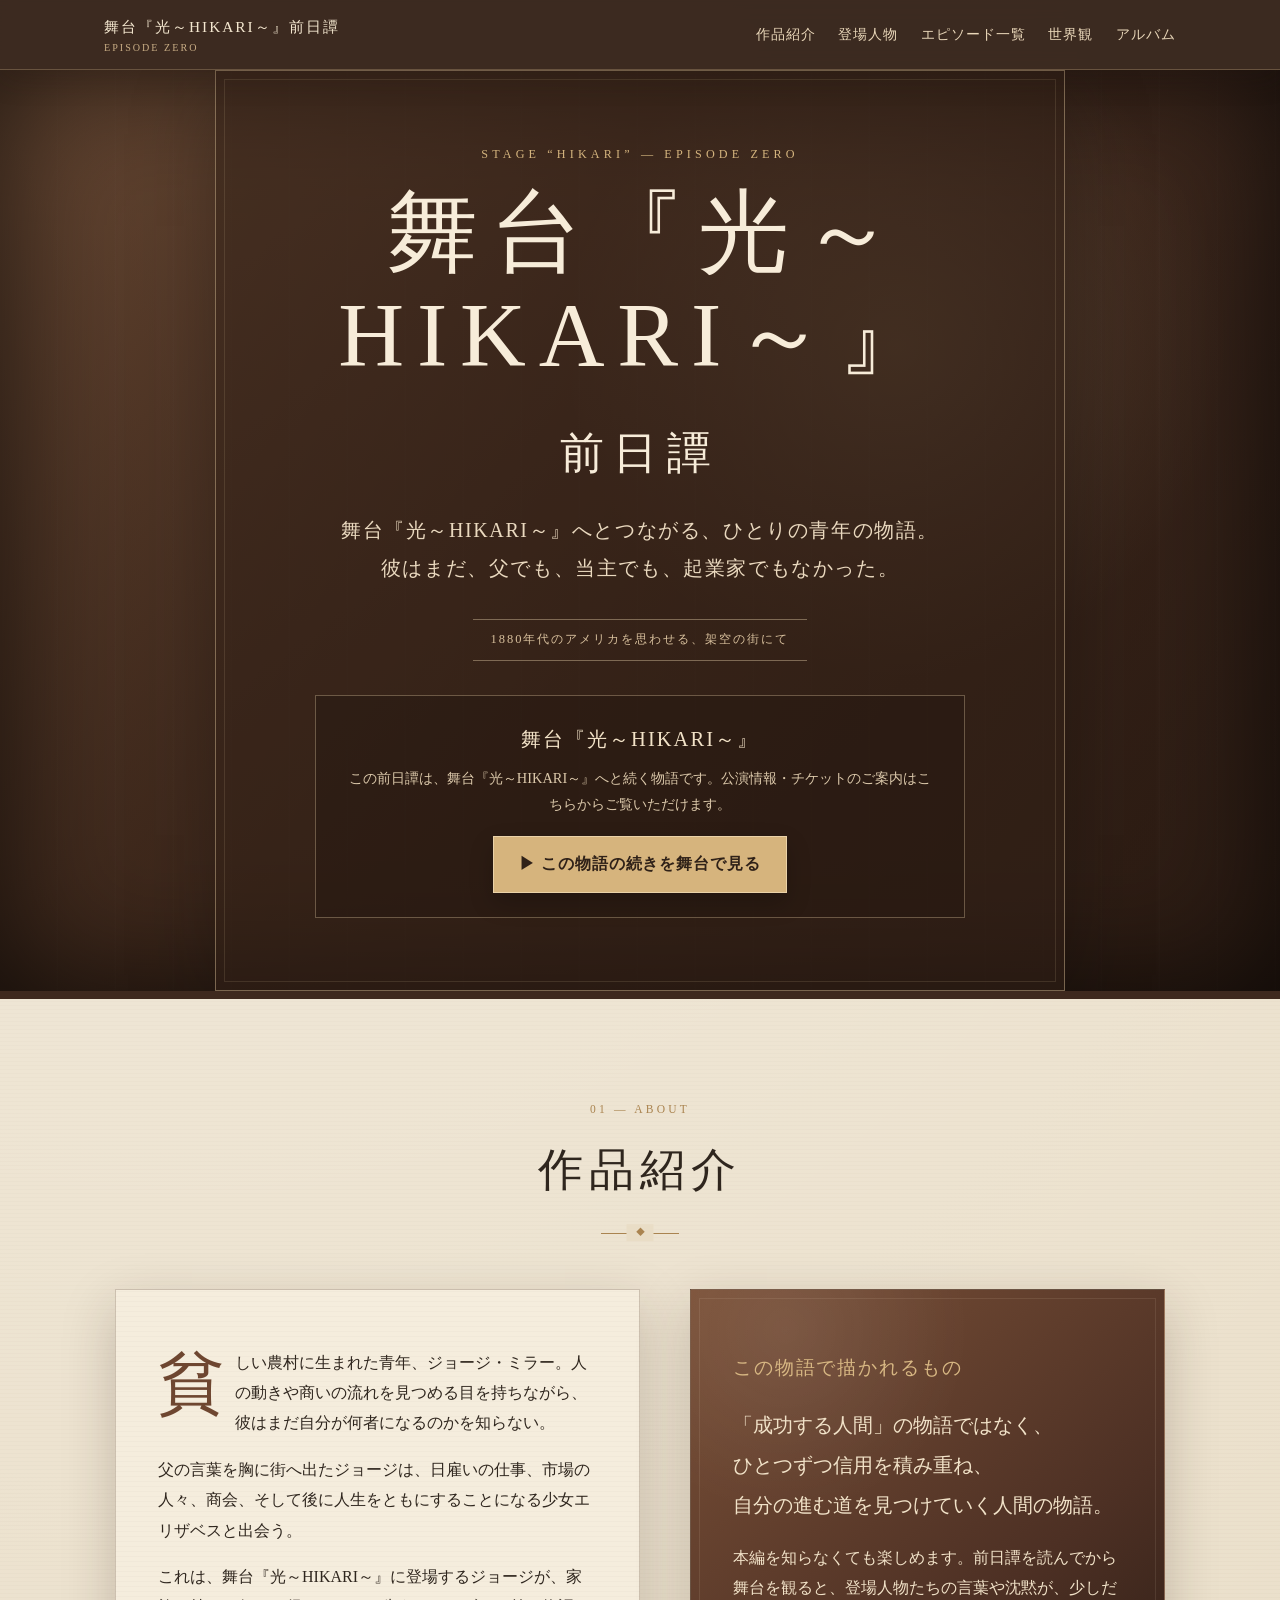
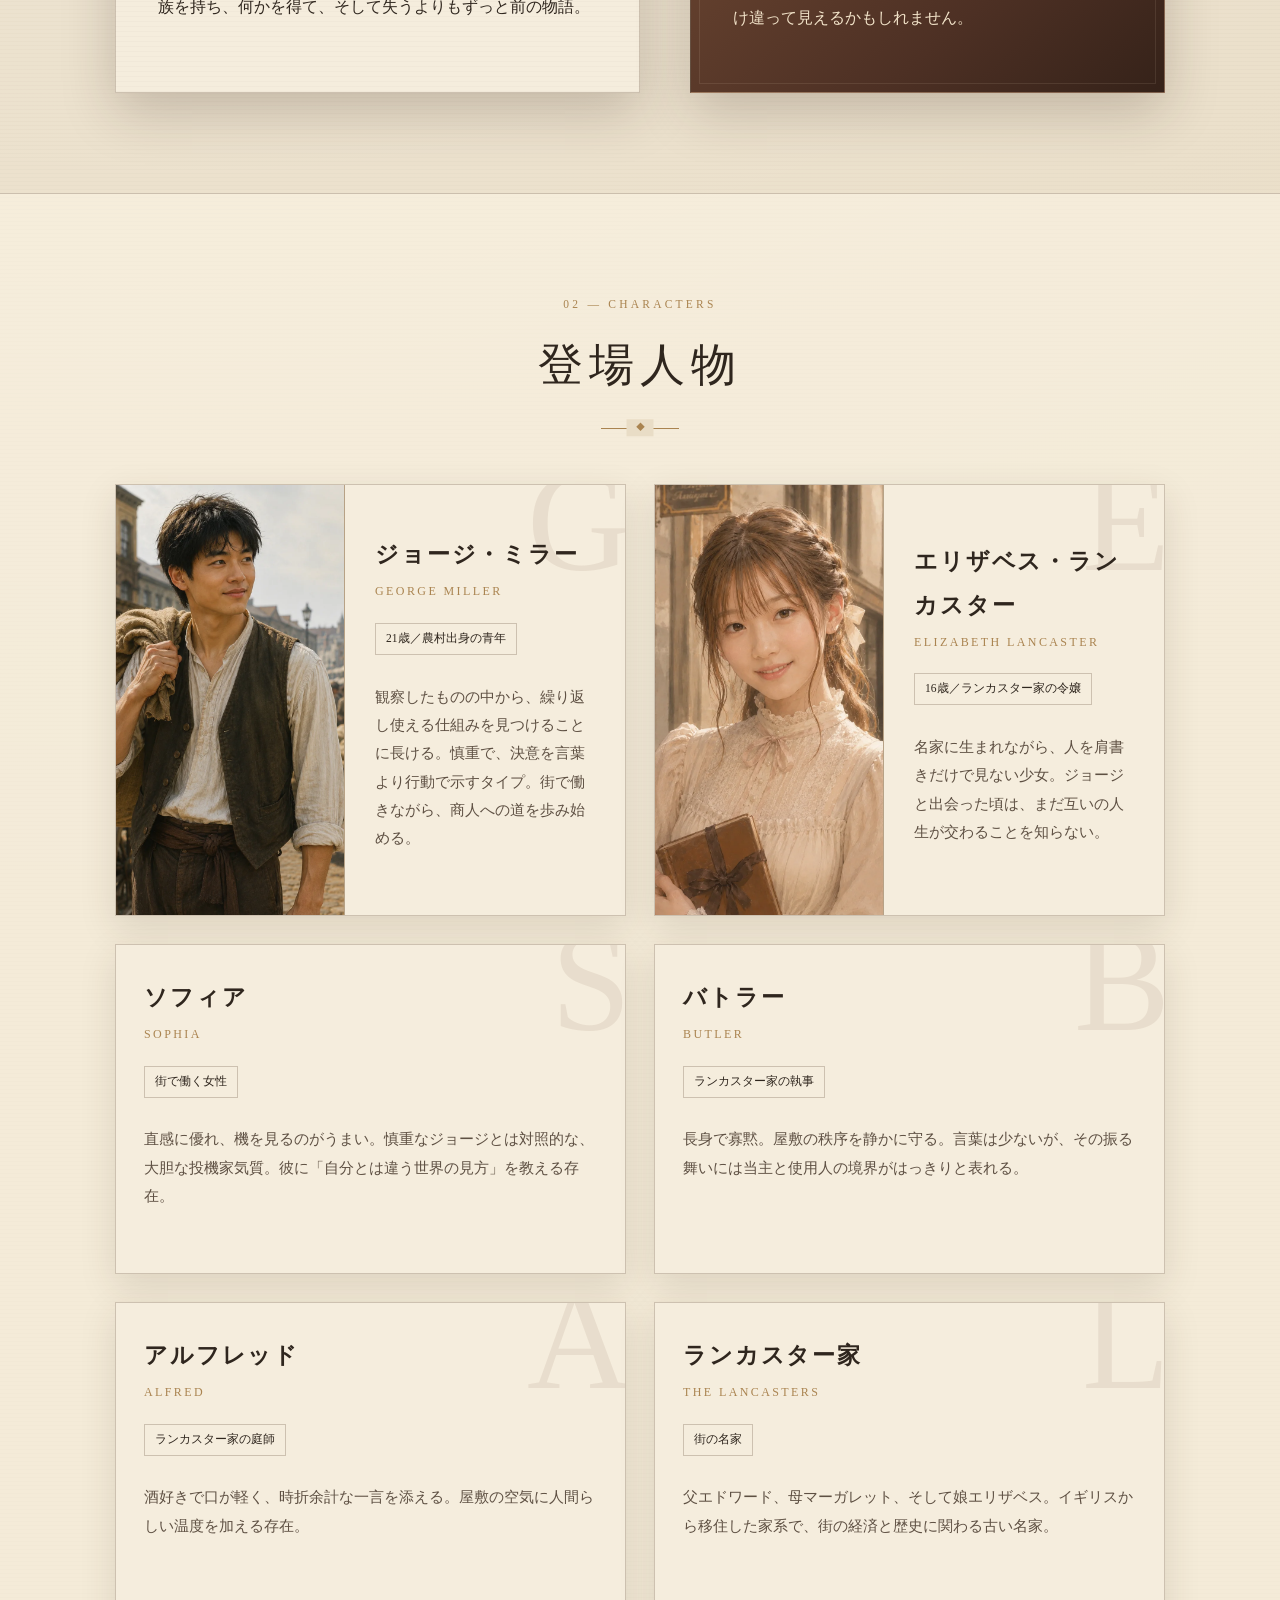
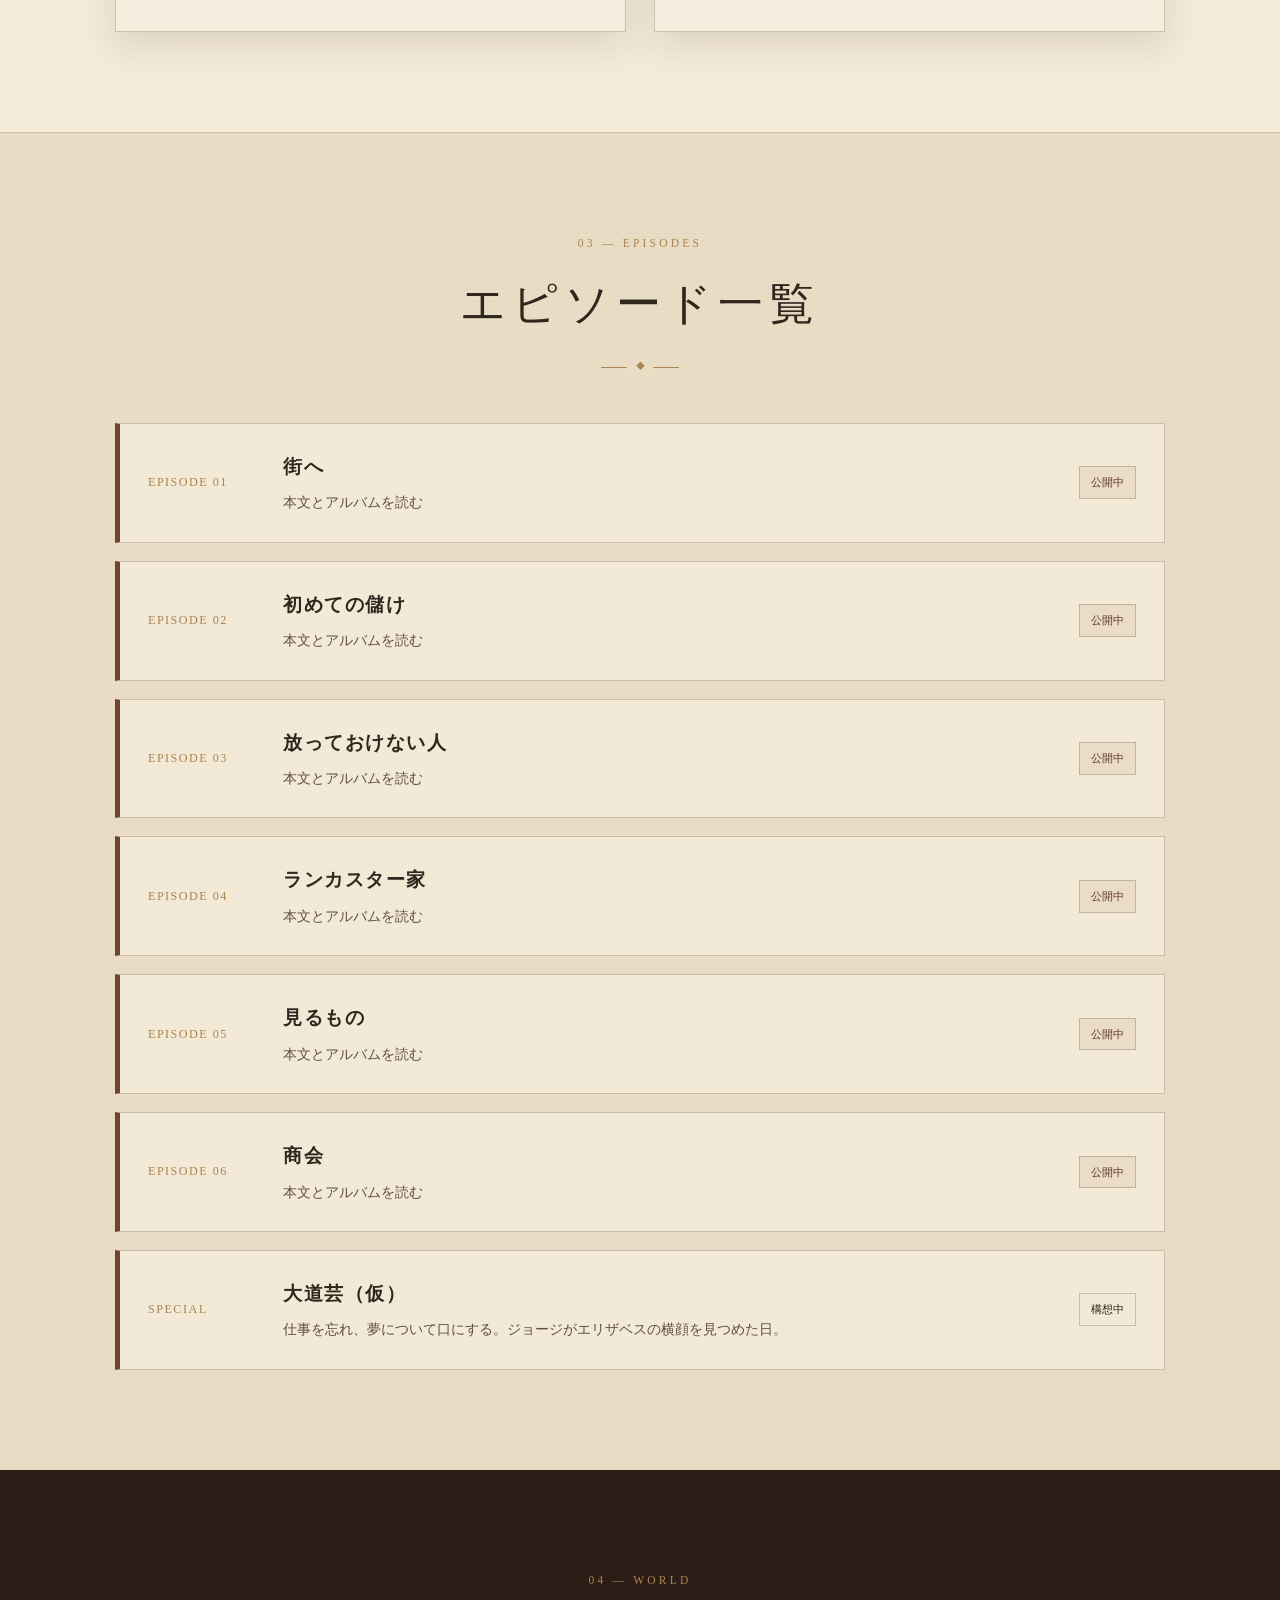
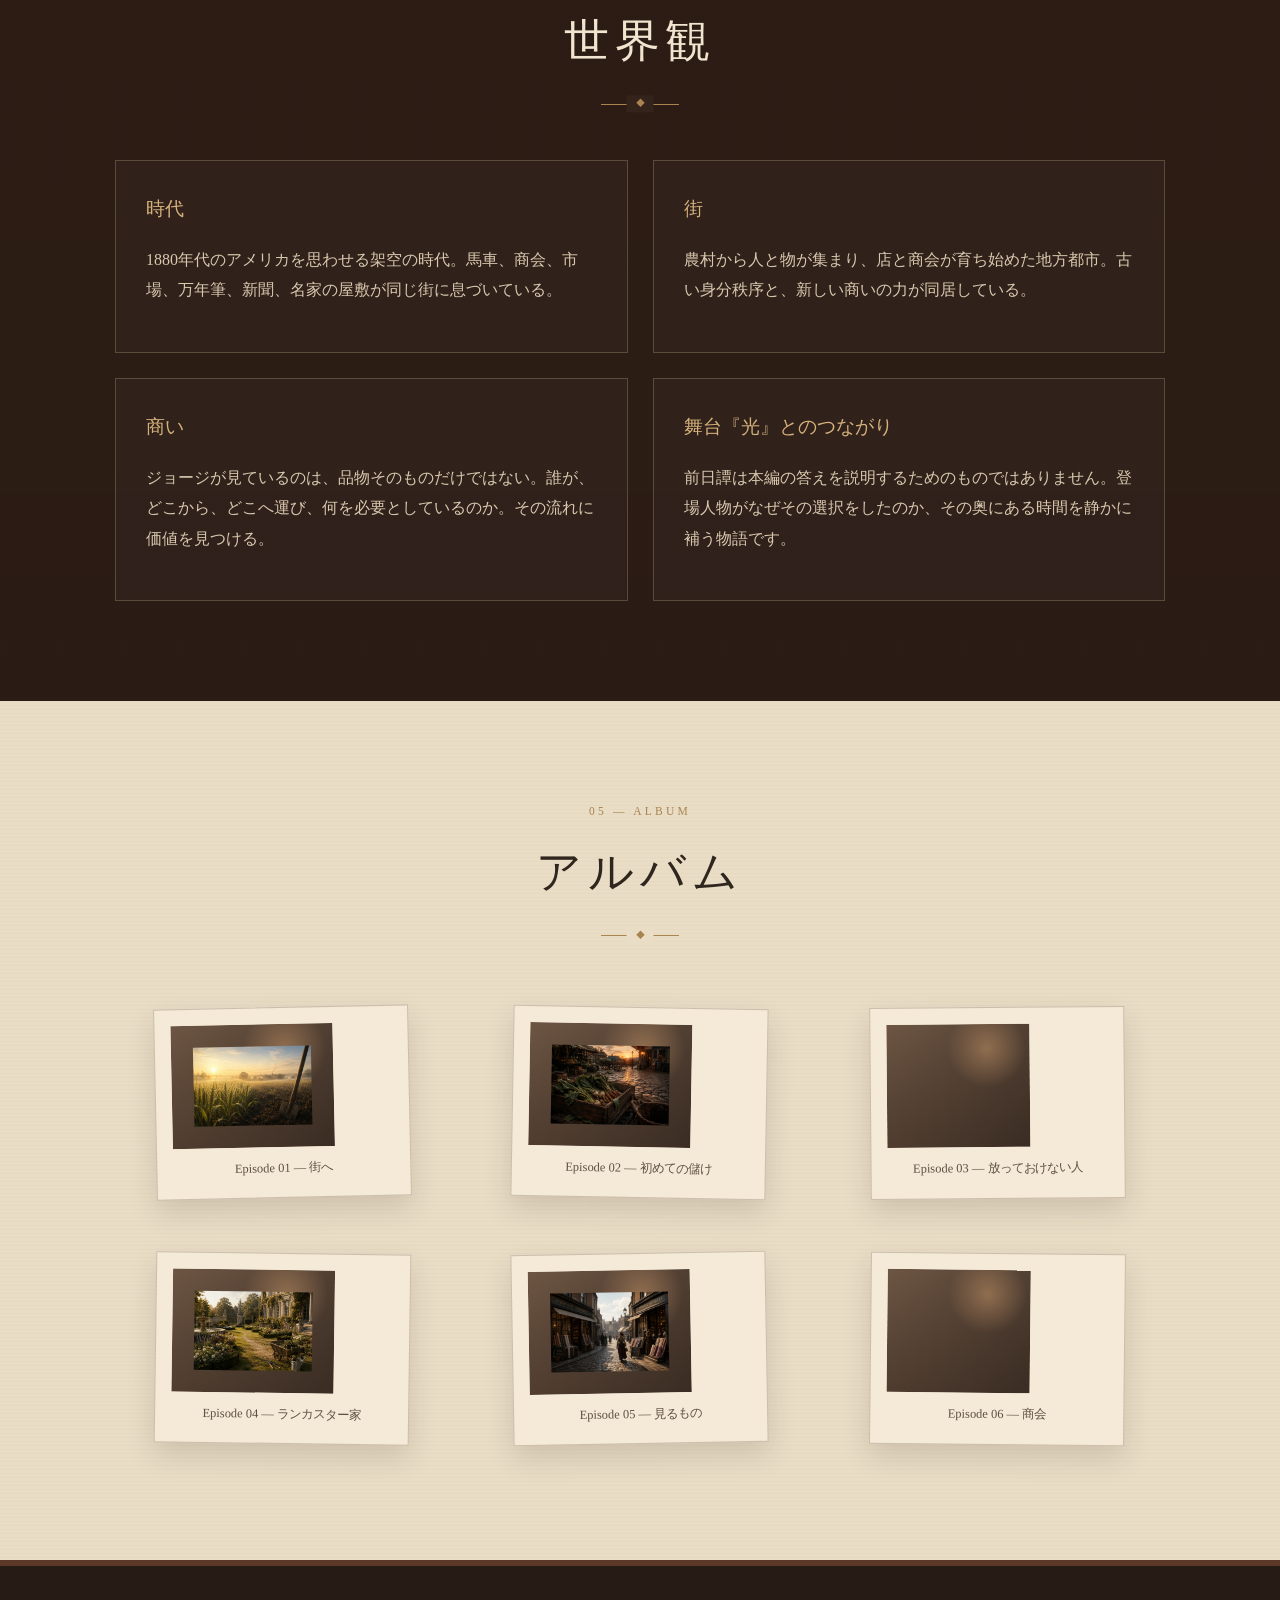
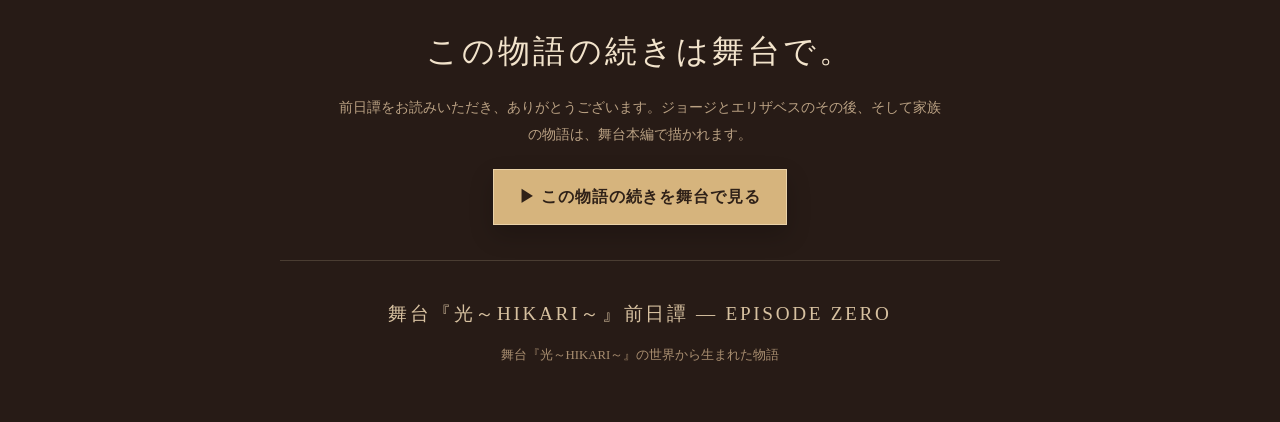
==== index.html @ db8c2f4e "Add files via upload" ====
<!DOCTYPE html>
<html lang="ja">
<head>
  <meta charset="UTF-8" />
  <meta name="viewport" content="width=device-width, initial-scale=1.0" />
  <meta name="description" content="舞台『光～HIKARI～』へとつながる前日譚。若き日のジョージ・ミラーが街へ出て、人と出会い、商人への道を歩き始める物語。" />
  <title>舞台『光～HIKARI～』前日譚｜EPISODE ZERO</title>
  <meta property="og:title" content="舞台『光～HIKARI～』前日譚｜EPISODE ZERO">
  <meta property="og:description" content="若き日のジョージ・ミラーが街へ出て、人と出会い、商人への道を歩き始める物語。">
  <meta name="twitter:title" content="舞台『光～HIKARI～』前日譚｜EPISODE ZERO">
  <meta name="twitter:description" content="舞台『光～HIKARI～』へとつながる、ジョージとエリザベスの前日譚。">
  <meta name="theme-color" content="#3e291e">
  <meta name="color-scheme" content="light">
  <meta property="og:type" content="website">
  <meta property="og:site_name" content="舞台『光～HIKARI～』前日譚">
  <meta property="og:locale" content="ja_JP">
  <meta property="og:image" content="assets/og-cover.jpg">
  <meta name="twitter:card" content="summary_large_image">
  <link rel="icon" href="assets/favicon.svg" type="image/svg+xml">
  <link rel="preload" as="image" href="assets/episode-01.webp" fetchpriority="high">

  <style>
    :root {
      --ink: #2f261e;
      --ink-soft: #5e5043;
      --paper: #e9ddc6;
      --paper-light: #f5eddd;
      --paper-deep: #d8c4a2;
      --leather: #6e4630;
      --leather-dark: #3e291e;
      --gold: #aa8450;
      --line: rgba(78, 52, 36, 0.24);
      --shadow: rgba(48, 31, 21, 0.22);
    }

    * { box-sizing: border-box; }
    html { scroll-behavior: smooth; }
    body {
      margin: 0;
      color: var(--ink);
      background:
        radial-gradient(circle at 15% 5%, rgba(255,255,255,.35), transparent 35%),
        repeating-linear-gradient(0deg, rgba(82,58,35,.025) 0, rgba(82,58,35,.025) 1px, transparent 1px, transparent 4px),
        var(--paper);
      font-family: "Yu Mincho", "Hiragino Mincho ProN", "BIZ UDPMincho", Georgia, serif;
      line-height: 1.9;
    }

    a { color: inherit; }
    img { max-width: 100%; display: block; }

    .site-header {
      position: sticky;
      top: 0;
      z-index: 20;
      background: rgba(50, 32, 23, .95);
      border-bottom: 1px solid rgba(220, 190, 145, .28);
      box-shadow: 0 8px 28px rgba(36, 23, 17, .22);
      backdrop-filter: blur(8px);
    }

    .nav-wrap {
      max-width: 1120px;
      margin: 0 auto;
      padding: 12px 24px;
      display: flex;
      align-items: center;
      justify-content: space-between;
      gap: 24px;
    }

    .brand {
      color: #f4e7cf;
      text-decoration: none;
      letter-spacing: .13em;
      white-space: nowrap;
      font-size: .96rem;
    }

    .brand small {
      display: block;
      color: #c9ad85;
      letter-spacing: .2em;
      font-size: .63rem;
      margin-top: -3px;
    }

    .nav-toggle {
      display: none;
      color: #f4e7cf;
      background: transparent;
      border: 1px solid rgba(244,231,207,.35);
      padding: 7px 10px;
      font-family: inherit;
      cursor: pointer;
    }

    .nav-list {
      display: flex;
      gap: 22px;
      list-style: none;
      padding: 0;
      margin: 0;
      color: #e9d7b9;
      font-size: .86rem;
      letter-spacing: .08em;
    }

    .nav-list a {
      text-decoration: none;
      padding: 8px 0;
      border-bottom: 1px solid transparent;
    }

    .nav-list a:hover { border-color: var(--gold); color: white; }

    .hero {
      min-height: 82vh;
      display: grid;
      place-items: center;
      position: relative;
      overflow: hidden;
      background:
        linear-gradient(rgba(45,28,18,.38), rgba(45,28,18,.7)),
        radial-gradient(circle at 70% 30%, rgba(244,214,164,.26), transparent 30%),
        linear-gradient(125deg, #8d6549 0%, #4f3427 52%, #281b16 100%);
      color: #f7ecd9;
      border-bottom: 8px solid var(--leather-dark);
    }

    .hero::before,
    .hero::after {
      content: "";
      position: absolute;
      inset: 0;
      pointer-events: none;
    }

    .hero::before {
      opacity: .23;
      background: repeating-linear-gradient(90deg, transparent 0 56px, rgba(255,255,255,.035) 57px 58px);
    }

    .hero::after {
      box-shadow: inset 0 0 130px rgba(0,0,0,.7);
    }

    .hero-card {
      position: relative;
      z-index: 2;
      width: min(850px, calc(100% - 36px));
      padding: 72px 68px;
      text-align: center;
      border: 1px solid rgba(231,205,163,.42);
      outline: 1px solid rgba(231,205,163,.13);
      outline-offset: -10px;
      background: rgba(49, 31, 22, .52);
      box-shadow: 0 24px 80px rgba(0,0,0,.28);
    }

    .eyebrow {
      margin: 0 0 16px;
      color: #d4b47e;
      font-size: .76rem;
      letter-spacing: .34em;
      text-transform: uppercase;
    }

    h1 {
      margin: 0;
      font-size: clamp(2.5rem, 8vw, 5.7rem);
      font-weight: 500;
      letter-spacing: .14em;
      text-indent: .14em;
      line-height: 1.12;
    }

    .hero-subtitle {
      margin: 22px auto 0;
      max-width: 620px;
      color: #ead9bf;
      font-size: clamp(.98rem, 2vw, 1.25rem);
      letter-spacing: .08em;
    }

    .hero-note {
      display: inline-block;
      margin-top: 32px;
      padding: 8px 18px;
      color: #d8c09d;
      border-top: 1px solid rgba(216,192,157,.45);
      border-bottom: 1px solid rgba(216,192,157,.45);
      font-size: .78rem;
      letter-spacing: .16em;
    }


    .stage-link-block {
      margin: 34px auto 0;
      max-width: 650px;
      padding: 24px 28px;
      border: 1px solid rgba(231,205,163,.34);
      background: rgba(35,22,16,.46);
    }

    .stage-link-block h2 {
      margin: 0 0 8px;
      color: #f3e3c8;
      font-size: 1.28rem;
      letter-spacing: .1em;
    }

    .stage-link-block p {
      margin: 0 0 18px;
      color: #dbc8aa;
      font-size: .9rem;
      line-height: 1.8;
    }

    .stage-button {
      display: inline-flex;
      align-items: center;
      justify-content: center;
      min-height: 52px;
      padding: 12px 25px;
      color: #2f2118;
      background: #d6b47d;
      border: 1px solid #ead2a8;
      text-decoration: none;
      font-weight: 700;
      letter-spacing: .06em;
      box-shadow: 0 10px 24px rgba(0,0,0,.2);
      transition: transform .2s ease, background .2s ease;
    }

    .stage-button:hover {
      background: #ead0a0;
      transform: translateY(-2px);
    }

    .footer-stage-link {
      max-width: 720px;
      margin: 0 auto 35px;
      padding-bottom: 35px;
      border-bottom: 1px solid rgba(215,193,160,.2);
    }

    .footer-stage-link h2 {
      margin: 0 0 12px;
      color: #f2e3cb;
      font-size: clamp(1.45rem, 3vw, 2rem);
      letter-spacing: .1em;
    }

    .footer-stage-link p {
      max-width: 610px;
      margin: 0 auto 20px;
      color: #baa183;
      font-size: .9rem;
      line-height: 1.9;
    }

    main { overflow: hidden; }
    section { padding: 100px 24px; }
    .section-inner { max-width: 1050px; margin: 0 auto; }

    .section-heading {
      text-align: center;
      margin-bottom: 55px;
    }

    .section-heading .number {
      display: block;
      color: var(--gold);
      font-size: .72rem;
      letter-spacing: .28em;
      margin-bottom: 7px;
    }

    h2 {
      margin: 0;
      font-size: clamp(1.8rem, 4vw, 2.8rem);
      font-weight: 500;
      letter-spacing: .13em;
    }

    .ornament {
      width: 78px;
      height: 1px;
      background: var(--gold);
      margin: 20px auto 0;
      position: relative;
    }

    .ornament::after {
      content: "◆";
      position: absolute;
      left: 50%; top: 50%;
      transform: translate(-50%, -52%);
      padding: 0 9px;
      color: var(--gold);
      background: var(--paper);
      font-size: .55rem;
    }

    .intro-grid {
      display: grid;
      grid-template-columns: 1.05fr .95fr;
      gap: 50px;
      align-items: stretch;
    }

    .paper-card,
    .leather-card {
      padding: 42px;
      border: 1px solid var(--line);
      box-shadow: 0 18px 50px var(--shadow);
    }

    .paper-card {
      background:
        repeating-linear-gradient(0deg, rgba(88,65,42,.025) 0, rgba(88,65,42,.025) 1px, transparent 1px, transparent 5px),
        var(--paper-light);
    }

    .paper-card p:first-child::first-letter {
      float: left;
      font-size: 4.2rem;
      line-height: .82;
      padding: 8px 10px 0 0;
      color: var(--leather);
    }

    .leather-card {
      color: #f1e2c8;
      background:
        radial-gradient(circle at 20% 10%, rgba(255,255,255,.08), transparent 35%),
        linear-gradient(140deg, #7b5138, #4d3024 70%, #352219);
      border-color: rgba(244,224,191,.23);
      outline: 1px solid rgba(244,224,191,.1);
      outline-offset: -10px;
    }

    .leather-card h3 { color: #d7b783; font-weight: 500; letter-spacing: .1em; }
    .quote { font-size: 1.25rem; line-height: 2; margin: 18px 0; }

    .characters { background: rgba(255,248,234,.48); border-top: 1px solid var(--line); border-bottom: 1px solid var(--line); }
    .character-grid { display: grid; grid-template-columns: repeat(2, minmax(0, 1fr)); gap: 28px; }

    .character-card {
      min-height: 330px;
      position: relative;
      padding: 30px 28px;
      background: var(--paper-light);
      border: 1px solid var(--line);
      box-shadow: 0 12px 34px rgba(65,45,30,.13);
      overflow: hidden;
    }

    .character-card.featured {
      padding: 0;
      display: grid;
      grid-template-columns: minmax(180px, .9fr) minmax(0, 1.1fr);
      min-height: 430px;
    }

    .character-image-wrap {
      min-height: 430px;
      overflow: hidden;
      background: #d9c5a6;
      border-right: 1px solid var(--line);
    }

    .character-image {
      width: 100%;
      height: 100%;
      object-fit: cover;
      object-position: center top;
    }

    .character-content {
      position: relative;
      z-index: 1;
      padding: 34px 30px;
      align-self: center;
    }

    .character-card::before {
      content: attr(data-initial);
      position: absolute;
      right: -6px;
      top: -35px;
      color: rgba(112,72,46,.09);
      font-size: 9rem;
      line-height: 1;
      font-family: Georgia, serif;
    }

    .character-card h3 { margin: 0 0 4px; font-size: 1.45rem; letter-spacing: .08em; }
    .character-card .en { color: var(--gold); font-size: .75rem; letter-spacing: .2em; }
    .character-card .role { display: inline-block; margin: 20px 0 13px; padding: 4px 10px; border: 1px solid var(--line); font-size: .72rem; }
    .character-card p { font-size: .93rem; color: var(--ink-soft); }

    .episode-list { display: grid; gap: 18px; }
    .episode {
      display: grid;
      grid-template-columns: 110px 1fr auto;
      gap: 25px;
      align-items: center;
      padding: 25px 28px;
      background: rgba(247,238,221,.75);
      border-left: 5px solid var(--leather);
      border-top: 1px solid var(--line);
      border-right: 1px solid var(--line);
      border-bottom: 1px solid var(--line);
    }

    .episode-no { color: var(--gold); font-size: .76rem; letter-spacing: .12em; }
    .episode h3 { margin: 0 0 4px; font-size: 1.2rem; letter-spacing: .08em; }
    .episode p { margin: 0; color: var(--ink-soft); font-size: .9rem; }
    .status { padding: 5px 11px; border: 1px solid var(--line); font-size: .68rem; white-space: nowrap; }
    .status.done { color: #5d3b29; background: rgba(170,132,80,.13); }

    .world {
      color: #f2e5cf;
      background:
        linear-gradient(rgba(42,27,20,.91), rgba(42,27,20,.95)),
        repeating-linear-gradient(90deg, rgba(255,255,255,.03) 0 1px, transparent 1px 60px),
        var(--leather-dark);
    }

    .world .ornament::after { background: #34231b; }
    .world-grid { display: grid; grid-template-columns: repeat(2, 1fr); gap: 25px; }
    .world-item { padding: 30px; border: 1px solid rgba(222,194,151,.25); background: rgba(255,255,255,.025); }
    .world-item h3 { margin-top: 0; color: #d5b17c; font-weight: 500; }
    .world-item p { color: #d9c8ae; }

    .album-grid { display: grid; grid-template-columns: repeat(3, 1fr); gap: 22px; }
    .album-card {
      aspect-ratio: 4 / 3;
      padding: 16px;
      background: #f4ead7;
      border: 1px solid var(--line);
      box-shadow: 0 12px 28px rgba(58,38,26,.15);
      transform: rotate(var(--r, 0deg));
    }

    .album-image {
      height: 78%;
      display: grid;
      place-items: center;
      text-align: center;
      padding: 22px;
      color: #ead8b9;
      background:
        linear-gradient(rgba(56,38,27,.18), rgba(56,38,27,.38)),
        radial-gradient(circle at 70% 20%, #a9825e, transparent 28%),
        linear-gradient(135deg, #79604c, #3c3028);
      font-size: .85rem;
      letter-spacing: .08em;
    }

    .album-caption { margin: 10px 5px 0; text-align: center; font-size: .78rem; color: var(--ink-soft); }

    footer {
      padding: 55px 24px;
      text-align: center;
      color: #d7c1a0;
      background: #271b16;
      border-top: 6px solid #5b3828;
    }

    footer .title { font-size: 1.2rem; letter-spacing: .14em; }
    footer p { margin: 10px 0 0; font-size: .8rem; color: #a98e70; }

    .reveal { opacity: 0; transform: translateY(20px); transition: .75s ease; }
    .reveal.visible { opacity: 1; transform: none; }

    @media (max-width: 820px) {
      .nav-toggle { display: block; }
      .nav-list {
        display: none;
        position: absolute;
        left: 0; right: 0; top: 100%;
        flex-direction: column;
        gap: 0;
        padding: 10px 24px 18px;
        background: rgba(50,32,23,.98);
      }
      .nav-list.open { display: flex; }
      .intro-grid, .world-grid { grid-template-columns: 1fr; }
      .character-grid { grid-template-columns: 1fr; }
      .character-card.featured { grid-template-columns: 230px 1fr; }
      .album-grid { grid-template-columns: 1fr 1fr; }
      .hero-card { padding: 55px 28px; }
      .episode { grid-template-columns: 85px 1fr; }
      .episode .status { grid-column: 2; justify-self: start; }
    }

    @media (max-width: 560px) {
      section { padding: 78px 18px; }
      .nav-wrap { padding: 10px 16px; }
      .character-grid, .album-grid { grid-template-columns: 1fr; }
      .character-card.featured { grid-template-columns: 1fr; }
      .character-image-wrap { min-height: 420px; border-right: 0; border-bottom: 1px solid var(--line); }
      .paper-card, .leather-card { padding: 30px 25px; }
      .episode { grid-template-columns: 1fr; gap: 6px; padding: 22px; }
      .episode .status { grid-column: auto; }
      .hero { min-height: 76vh; }
      .hero-card { width: calc(100% - 24px); }
    }
  </style>
</head>
<body>
  <header class="site-header">
    <div class="nav-wrap">
      <a class="brand" href="#top">舞台『光～HIKARI～』前日譚<small>EPISODE ZERO</small></a>
      <button class="nav-toggle" type="button" aria-label="メニューを開く" aria-expanded="false" aria-controls="site-navigation">MENU</button>
      <ul class="nav-list" id="site-navigation">
        <li><a href="#about">作品紹介</a></li>
        <li><a href="#characters">登場人物</a></li>
        <li><a href="#episodes">エピソード一覧</a></li>
        <li><a href="#world">世界観</a></li>
        <li><a href="#album">アルバム</a></li>
      </ul>
    </div>
  </header>

  <div class="hero" id="top">
    <div class="hero-card">
      <p class="eyebrow">Stage “HIKARI” — Episode Zero</p>
      <h1>舞台『光～HIKARI～』<br><span style="font-size:.48em;letter-spacing:.22em">前日譚</span></h1>
      <p class="hero-subtitle">舞台『光～HIKARI～』へとつながる、ひとりの青年の物語。<br>彼はまだ、父でも、当主でも、起業家でもなかった。</p>
      <span class="hero-note">1880年代のアメリカを思わせる、架空の街にて</span>
      <div class="stage-link-block">
        <h2>舞台『光～HIKARI～』</h2>
        <p>この前日譚は、舞台『光～HIKARI～』へと続く物語です。公演情報・チケットのご案内はこちらからご覧いただけます。</p>
        <a class="stage-button" href="https://hikari202608.hp.peraichi.com" target="_blank" rel="noopener noreferrer">▶ この物語の続きを舞台で見る</a>
      </div>
    </div>
  </div>

  <main>
    <section id="about">
      <div class="section-inner reveal">
        <div class="section-heading">
          <span class="number">01 — ABOUT</span>
          <h2>作品紹介</h2>
          <div class="ornament"></div>
        </div>
        <div class="intro-grid">
          <div class="paper-card">
            <p>貧しい農村に生まれた青年、ジョージ・ミラー。人の動きや商いの流れを見つめる目を持ちながら、彼はまだ自分が何者になるのかを知らない。</p>
            <p>父の言葉を胸に街へ出たジョージは、日雇いの仕事、市場の人々、商会、そして後に人生をともにすることになる少女エリザベスと出会う。</p>
            <p>これは、舞台『光～HIKARI～』に登場するジョージが、家族を持ち、何かを得て、そして失うよりもずっと前の物語。</p>
          </div>
          <div class="leather-card">
            <h3>この物語で描かれるもの</h3>
            <p class="quote">「成功する人間」の物語ではなく、<br>ひとつずつ信用を積み重ね、<br>自分の進む道を見つけていく人間の物語。</p>
            <p>本編を知らなくても楽しめます。前日譚を読んでから舞台を観ると、登場人物たちの言葉や沈黙が、少しだけ違って見えるかもしれません。</p>
          </div>
        </div>
      </div>
    </section>

    <section class="characters" id="characters">
      <div class="section-inner reveal">
        <div class="section-heading">
          <span class="number">02 — CHARACTERS</span>
          <h2>登場人物</h2>
          <div class="ornament"></div>
        </div>
        <div class="character-grid">
          <article class="character-card featured" data-initial="G">
            <div class="character-image-wrap">
              <img class="character-image" loading="lazy" decoding="async" src="assets/george-21.webp" alt="21歳のジョージ・ミラー">
            </div>
            <div class="character-content">
              <h3>ジョージ・ミラー</h3>
              <div class="en">GEORGE MILLER</div>
              <span class="role">21歳／農村出身の青年</span>
              <p>観察したものの中から、繰り返し使える仕組みを見つけることに長ける。慎重で、決意を言葉より行動で示すタイプ。街で働きながら、商人への道を歩み始める。</p>
            </div>
          </article>
          <article class="character-card featured" data-initial="E">
            <div class="character-image-wrap">
              <img class="character-image" loading="lazy" decoding="async" src="assets/elizabeth-16.webp" alt="16歳のエリザベス・ランカスター">
            </div>
            <div class="character-content">
              <h3>エリザベス・ランカスター</h3>
              <div class="en">ELIZABETH LANCASTER</div>
              <span class="role">16歳／ランカスター家の令嬢</span>
              <p>名家に生まれながら、人を肩書きだけで見ない少女。ジョージと出会った頃は、まだ互いの人生が交わることを知らない。</p>
            </div>
          </article>
          <article class="character-card" data-initial="S">
            <h3>ソフィア</h3>
            <div class="en">SOPHIA</div>
            <span class="role">街で働く女性</span>
            <p>直感に優れ、機を見るのがうまい。慎重なジョージとは対照的な、大胆な投機家気質。彼に「自分とは違う世界の見方」を教える存在。</p>
          </article>
          <article class="character-card" data-initial="B">
            <h3>バトラー</h3>
            <div class="en">BUTLER</div>
            <span class="role">ランカスター家の執事</span>
            <p>長身で寡黙。屋敷の秩序を静かに守る。言葉は少ないが、その振る舞いには当主と使用人の境界がはっきりと表れる。</p>
          </article>
          <article class="character-card" data-initial="A">
            <h3>アルフレッド</h3>
            <div class="en">ALFRED</div>
            <span class="role">ランカスター家の庭師</span>
            <p>酒好きで口が軽く、時折余計な一言を添える。屋敷の空気に人間らしい温度を加える存在。</p>
          </article>
          <article class="character-card" data-initial="L">
            <h3>ランカスター家</h3>
            <div class="en">THE LANCASTERS</div>
            <span class="role">街の名家</span>
            <p>父エドワード、母マーガレット、そして娘エリザベス。イギリスから移住した家系で、街の経済と歴史に関わる古い名家。</p>
          </article>
        </div>
      </div>
    </section>

    <section id="episodes">
      <div class="section-inner reveal">
        <div class="section-heading">
          <span class="number">03 — EPISODES</span>
          <h2>エピソード一覧</h2>
          <div class="ornament"></div>
        </div>
        <div class="episode-list">
          <a class="episode" href="episodes/episode-01.html" style="text-decoration:none"><div class="episode-no">EPISODE 01</div><div><h3>街へ</h3><p>本文とアルバムを読む</p></div><span class="status done">公開中</span></a>
          <a class="episode" href="episodes/episode-02.html" style="text-decoration:none"><div class="episode-no">EPISODE 02</div><div><h3>初めての儲け</h3><p>本文とアルバムを読む</p></div><span class="status done">公開中</span></a>
          <a class="episode" href="episodes/episode-03.html" style="text-decoration:none"><div class="episode-no">EPISODE 03</div><div><h3>放っておけない人</h3><p>本文とアルバムを読む</p></div><span class="status done">公開中</span></a>
          <a class="episode" href="episodes/episode-04.html" style="text-decoration:none"><div class="episode-no">EPISODE 04</div><div><h3>ランカスター家</h3><p>本文とアルバムを読む</p></div><span class="status done">公開中</span></a>
          <a class="episode" href="episodes/episode-05.html" style="text-decoration:none"><div class="episode-no">EPISODE 05</div><div><h3>見るもの</h3><p>本文とアルバムを読む</p></div><span class="status done">公開中</span></a>
          <a class="episode" href="episodes/episode-06.html" style="text-decoration:none"><div class="episode-no">EPISODE 06</div><div><h3>商会</h3><p>本文とアルバムを読む</p></div><span class="status done">公開中</span></a>
          <article class="episode"><div class="episode-no">SPECIAL</div><div><h3>大道芸（仮）</h3><p>仕事を忘れ、夢について口にする。ジョージがエリザベスの横顔を見つめた日。</p></div><span class="status">構想中</span></article>
        </div>
      </div>
    </section>

    <section class="world" id="world">
      <div class="section-inner reveal">
        <div class="section-heading">
          <span class="number">04 — WORLD</span>
          <h2>世界観</h2>
          <div class="ornament"></div>
        </div>
        <div class="world-grid">
          <div class="world-item"><h3>時代</h3><p>1880年代のアメリカを思わせる架空の時代。馬車、商会、市場、万年筆、新聞、名家の屋敷が同じ街に息づいている。</p></div>
          <div class="world-item"><h3>街</h3><p>農村から人と物が集まり、店と商会が育ち始めた地方都市。古い身分秩序と、新しい商いの力が同居している。</p></div>
          <div class="world-item"><h3>商い</h3><p>ジョージが見ているのは、品物そのものだけではない。誰が、どこから、どこへ運び、何を必要としているのか。その流れに価値を見つける。</p></div>
          <div class="world-item"><h3>舞台『光』とのつながり</h3><p>前日譚は本編の答えを説明するためのものではありません。登場人物がなぜその選択をしたのか、その奥にある時間を静かに補う物語です。</p></div>
        </div>
      </div>
    </section>

    <section id="album">
      <div class="section-inner reveal">
        <div class="section-heading">
          <span class="number">05 — ALBUM</span>
          <h2>アルバム</h2>
          <div class="ornament"></div>
        </div>
        <div class="album-grid">
          <figure class="album-card" style="--r:-1.2deg"><a href="episodes/episode-01.html"><img class="album-image" loading="lazy" decoding="async" src="assets/episode-01.webp" alt="Episode 01 街へ"></a><figcaption class="album-caption">Episode 01 — 街へ</figcaption></figure>
          <figure class="album-card" style="--r:1deg"><a href="episodes/episode-02.html"><img class="album-image" loading="lazy" decoding="async" src="assets/episode-02.webp" alt="Episode 02 初めての儲け"></a><figcaption class="album-caption">Episode 02 — 初めての儲け</figcaption></figure>
          <figure class="album-card" style="--r:-.5deg"><a href="episodes/episode-03.html"><img class="album-image" loading="lazy" decoding="async" src="assets/episode-03.webp" alt="Episode 03 放っておけない人"></a><figcaption class="album-caption">Episode 03 — 放っておけない人</figcaption></figure>
          <figure class="album-card" style="--r:.8deg"><a href="episodes/episode-04.html"><img class="album-image" src="assets/episode-04.webp" alt="Episode 04 ランカスター家" loading="lazy" decoding="async"></a><figcaption class="album-caption">Episode 04 — ランカスター家</figcaption></figure>
          <figure class="album-card" style="--r:-1deg"><a href="episodes/episode-05.html"><img class="album-image" loading="lazy" decoding="async" src="assets/episode-05.webp" alt="Episode 05 見るもの"></a><figcaption class="album-caption">Episode 05 — 見るもの</figcaption></figure>
          <figure class="album-card" style="--r:.6deg"><a href="episodes/episode-06.html"><img class="album-image" loading="lazy" decoding="async" src="assets/episode-06.webp" alt="Episode 06 商会"></a><figcaption class="album-caption">Episode 06 — 商会</figcaption></figure>
        </div>
      </div>
    </section>
  </main>

  <footer>
    <div class="footer-stage-link">
      <h2>この物語の続きは舞台で。</h2>
      <p>前日譚をお読みいただき、ありがとうございます。ジョージとエリザベスのその後、そして家族の物語は、舞台本編で描かれます。</p>
      <a class="stage-button" href="https://hikari202608.hp.peraichi.com" target="_blank" rel="noopener noreferrer">▶ この物語の続きを舞台で見る</a>
    </div>
    <div class="title">舞台『光～HIKARI～』前日譚 — EPISODE ZERO</div>
    <p>舞台『光～HIKARI～』の世界から生まれた物語</p>
  </footer>

  <script>
    const toggle = document.querySelector('.nav-toggle');
    const nav = document.querySelector('.nav-list');
    toggle.addEventListener('click', () => { const open = nav.classList.toggle('open'); toggle.setAttribute('aria-expanded', String(open)); });
    nav.querySelectorAll('a').forEach(a => a.addEventListener('click', () => { nav.classList.remove('open'); toggle.setAttribute('aria-expanded', 'false'); }));

    const observer = new IntersectionObserver(entries => {
      entries.forEach(entry => {
        if (entry.isIntersecting) entry.target.classList.add('visible');
      });
    }, { threshold: 0.12 });
    document.querySelectorAll('.reveal').forEach(el => observer.observe(el));
  </script>
</body>
</html>
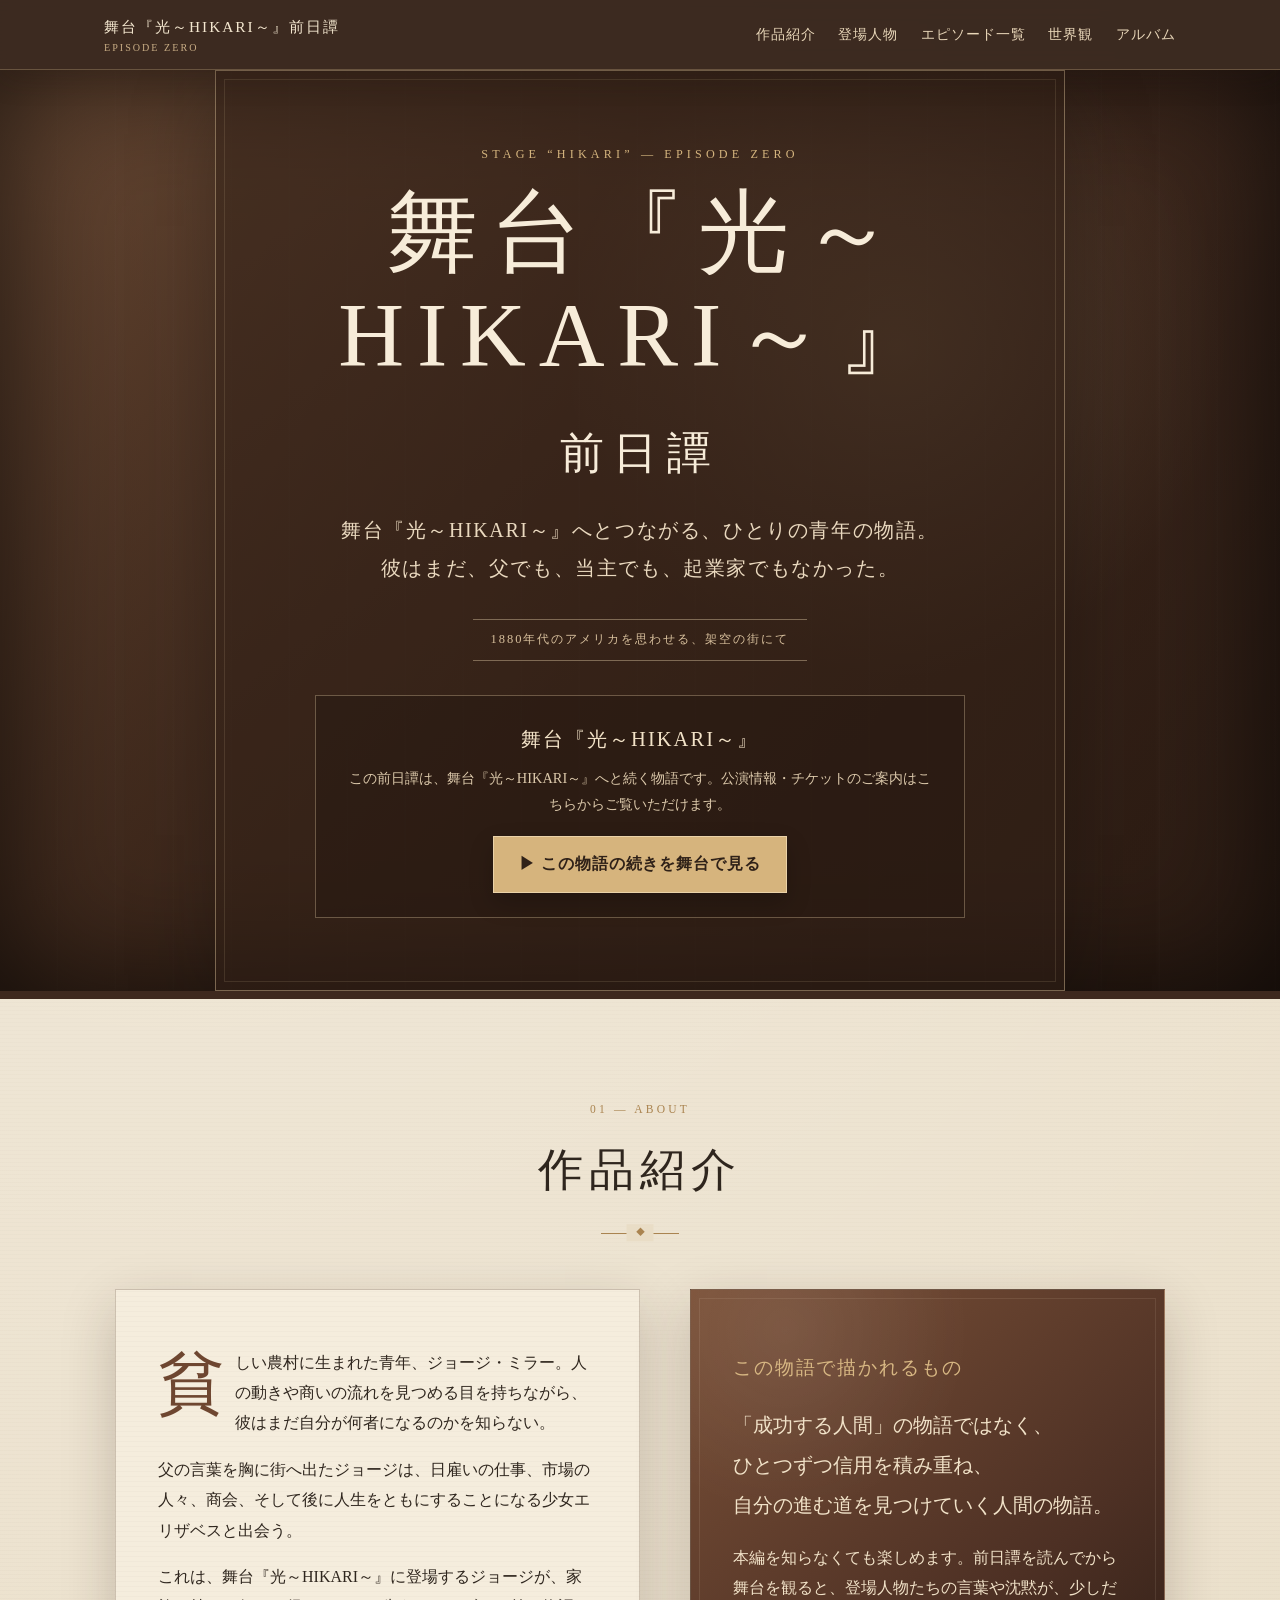
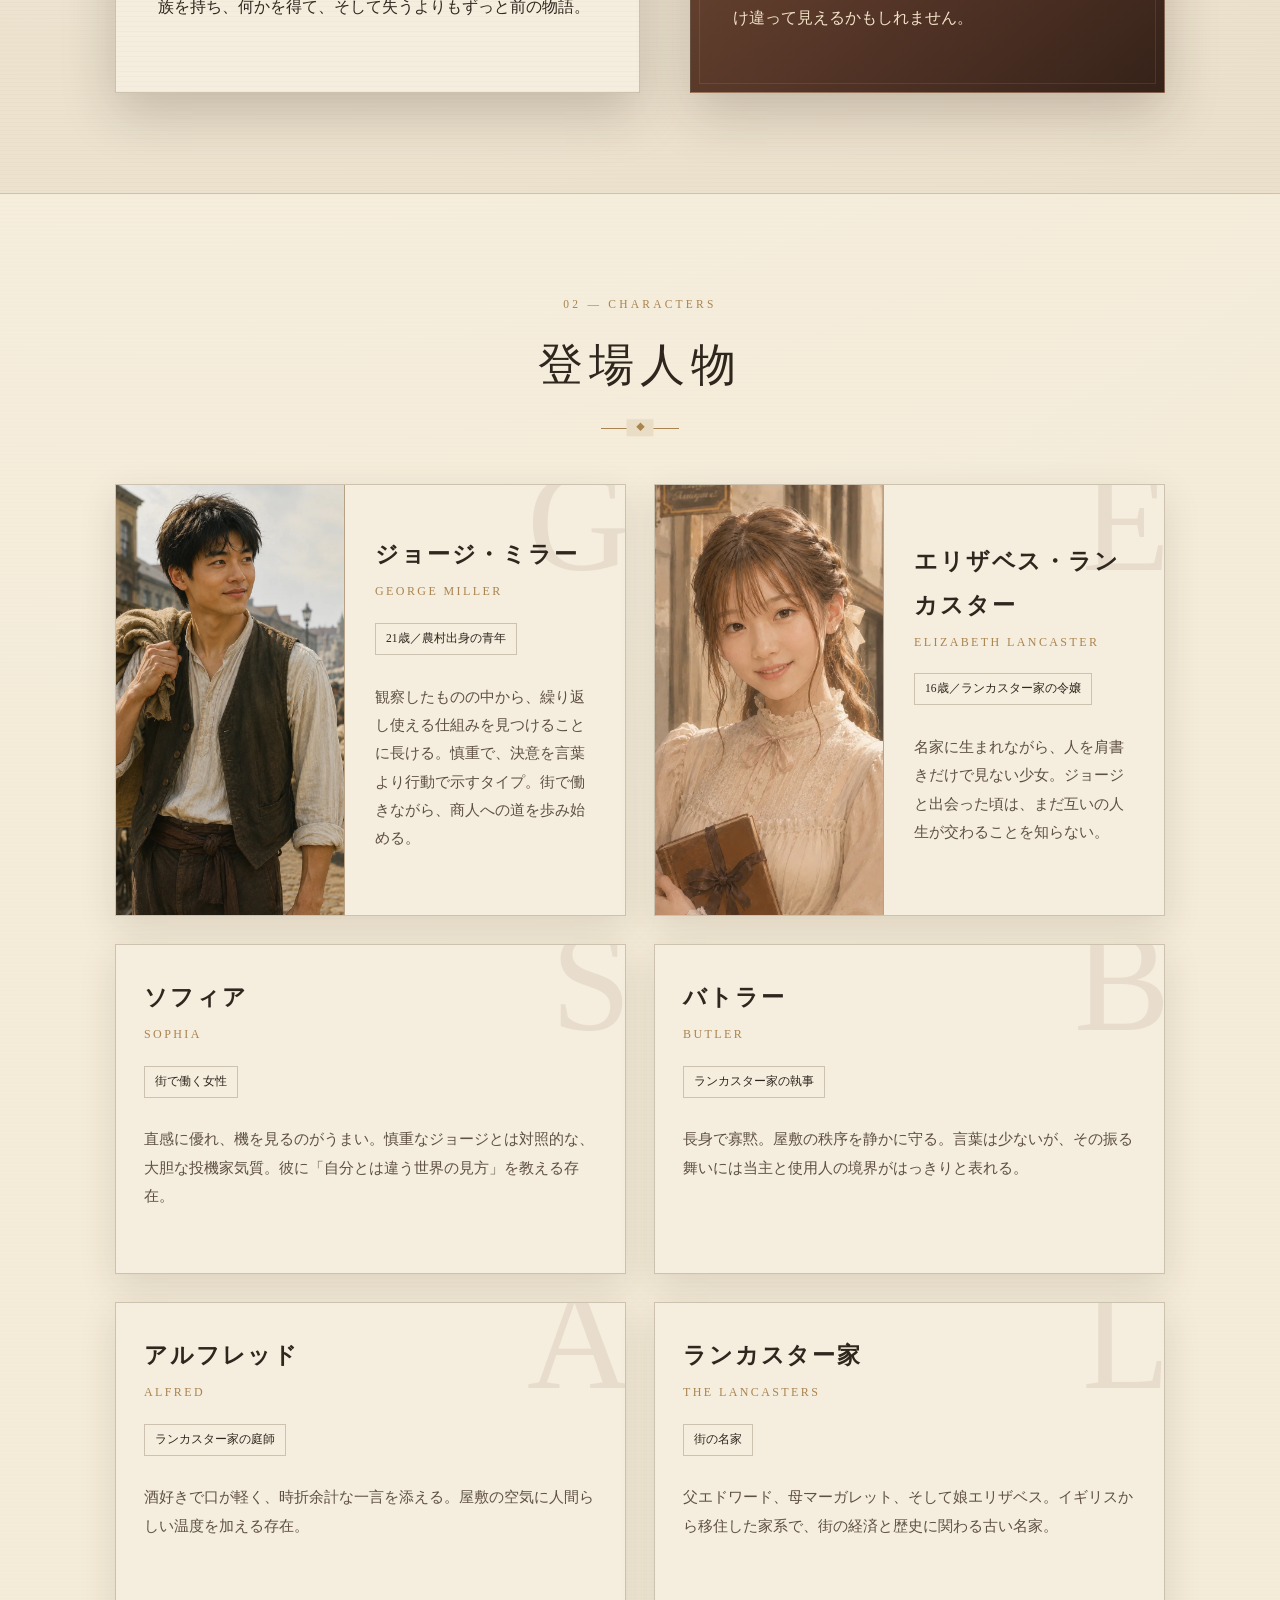
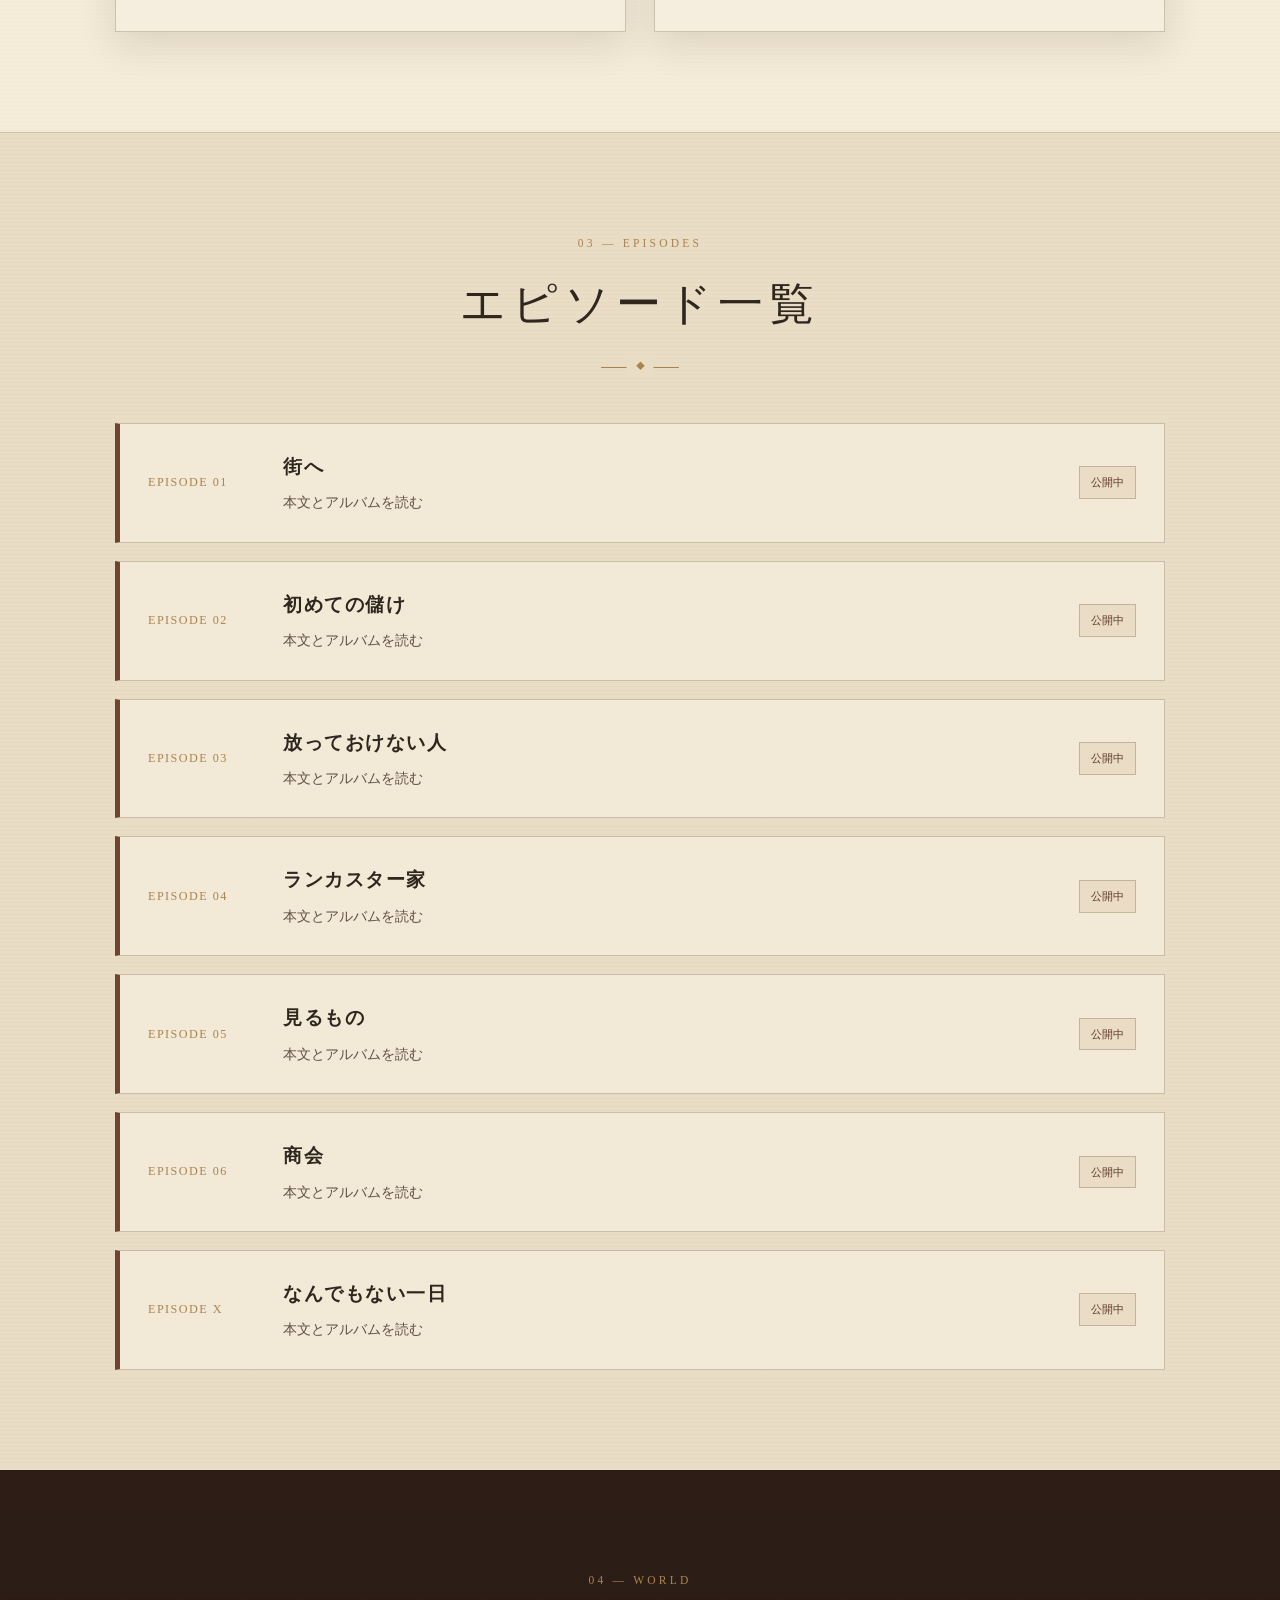
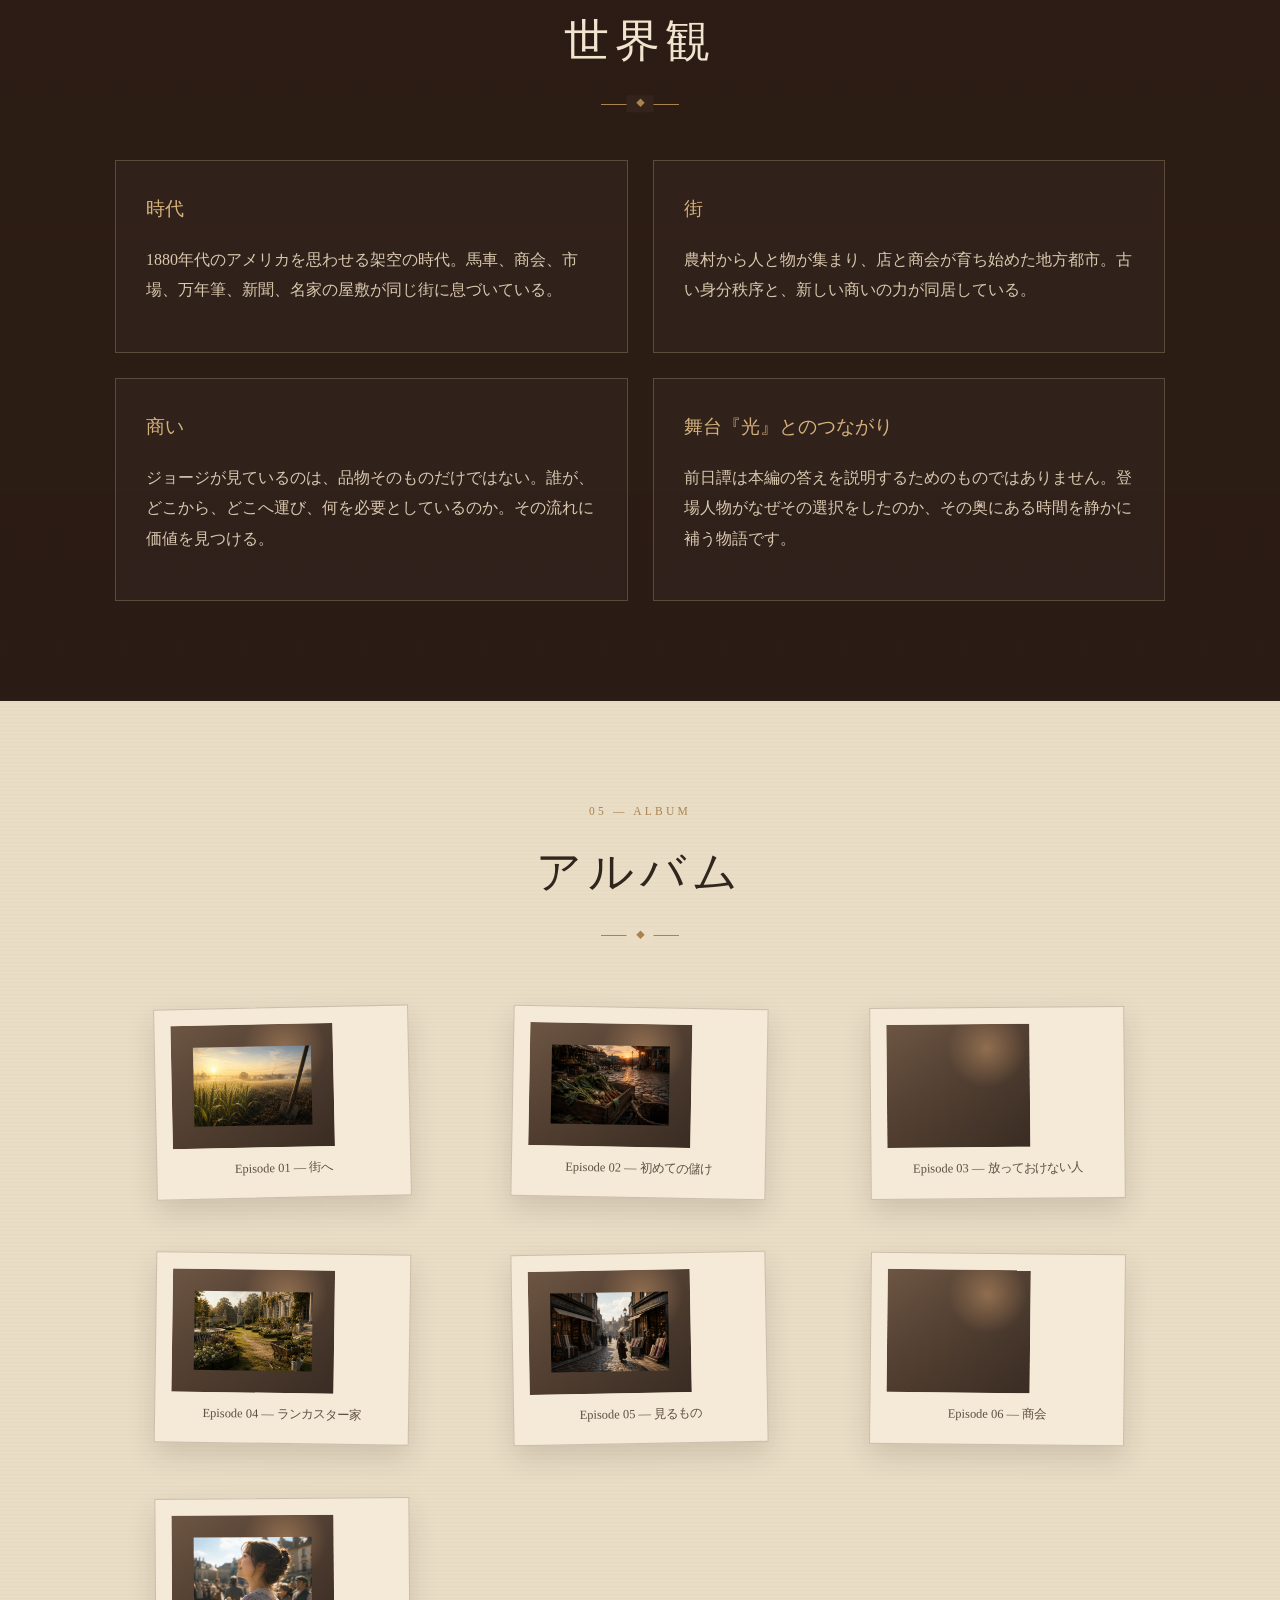
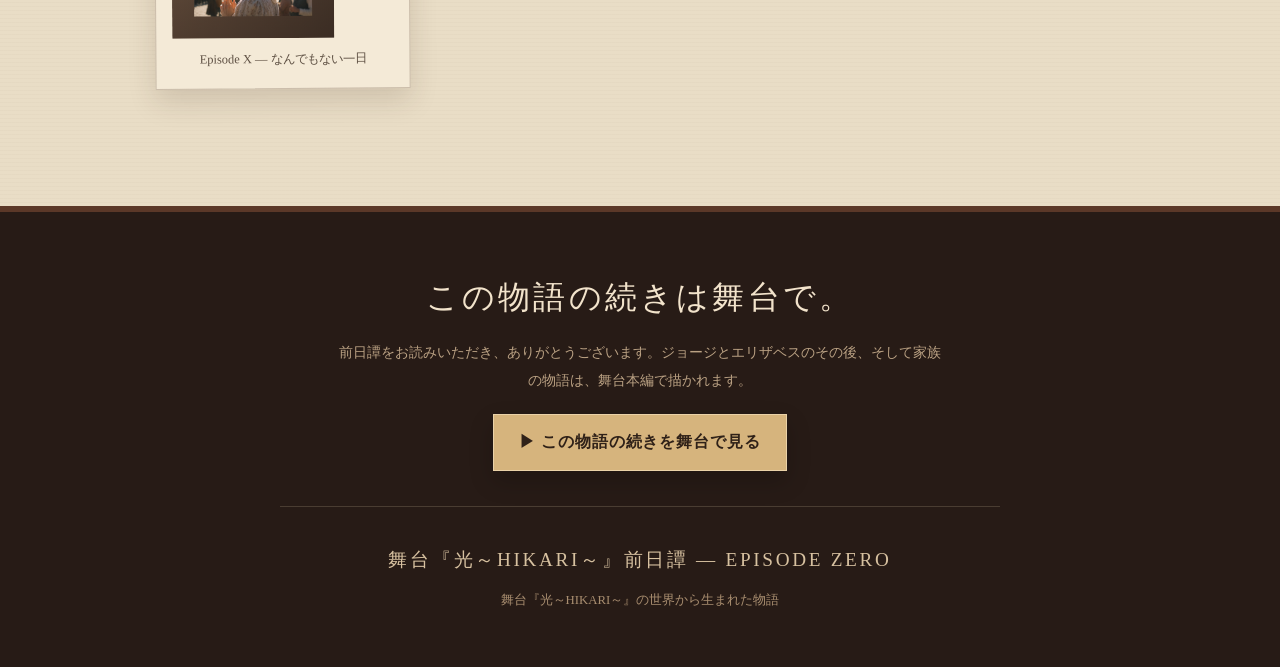
==== commit 0f2de536: "Add files via upload" ====
--- a/index.html
+++ b/index.html
@@ -635,7 +635,7 @@
           <a class="episode" href="episodes/episode-04.html" style="text-decoration:none"><div class="episode-no">EPISODE 04</div><div><h3>ランカスター家</h3><p>本文とアルバムを読む</p></div><span class="status done">公開中</span></a>
           <a class="episode" href="episodes/episode-05.html" style="text-decoration:none"><div class="episode-no">EPISODE 05</div><div><h3>見るもの</h3><p>本文とアルバムを読む</p></div><span class="status done">公開中</span></a>
           <a class="episode" href="episodes/episode-06.html" style="text-decoration:none"><div class="episode-no">EPISODE 06</div><div><h3>商会</h3><p>本文とアルバムを読む</p></div><span class="status done">公開中</span></a>
-          <article class="episode"><div class="episode-no">SPECIAL</div><div><h3>大道芸（仮）</h3><p>仕事を忘れ、夢について口にする。ジョージがエリザベスの横顔を見つめた日。</p></div><span class="status">構想中</span></article>
+          <a class="episode" href="episodes/episode-x.html" style="text-decoration:none"><div class="episode-no">EPISODE X</div><div><h3>なんでもない一日</h3><p>本文とアルバムを読む</p></div><span class="status done">公開中</span></a>
         </div>
       </div>
     </section>
@@ -670,6 +670,7 @@
           <figure class="album-card" style="--r:.8deg"><a href="episodes/episode-04.html"><img class="album-image" src="assets/episode-04.webp" alt="Episode 04 ランカスター家" loading="lazy" decoding="async"></a><figcaption class="album-caption">Episode 04 — ランカスター家</figcaption></figure>
           <figure class="album-card" style="--r:-1deg"><a href="episodes/episode-05.html"><img class="album-image" loading="lazy" decoding="async" src="assets/episode-05.webp" alt="Episode 05 見るもの"></a><figcaption class="album-caption">Episode 05 — 見るもの</figcaption></figure>
           <figure class="album-card" style="--r:.6deg"><a href="episodes/episode-06.html"><img class="album-image" loading="lazy" decoding="async" src="assets/episode-06.webp" alt="Episode 06 商会"></a><figcaption class="album-caption">Episode 06 — 商会</figcaption></figure>
+          <figure class="album-card" style="--r:-.4deg"><a href="episodes/episode-x.html"><img class="album-image" loading="lazy" decoding="async" src="assets/episode-x.webp" alt="Episode X なんでもない一日"></a><figcaption class="album-caption">Episode X — なんでもない一日</figcaption></figure>
         </div>
       </div>
     </section>
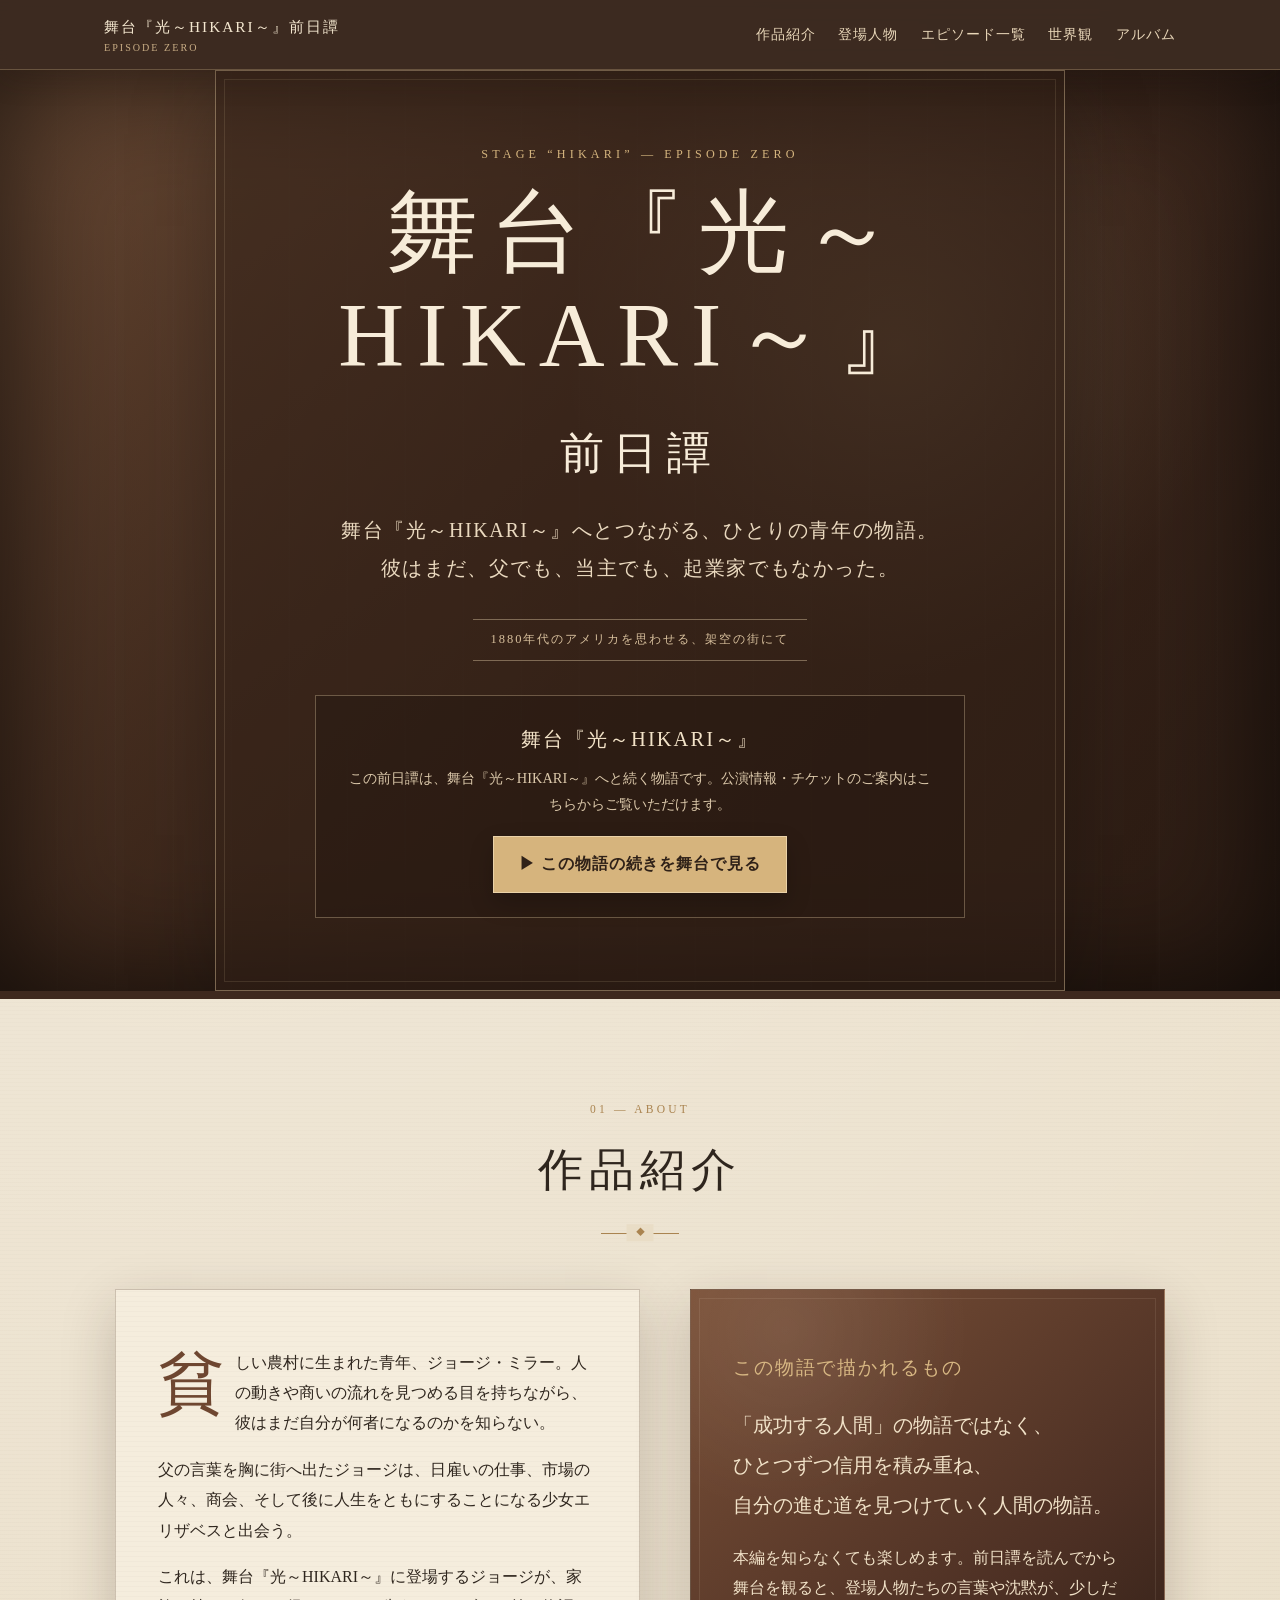
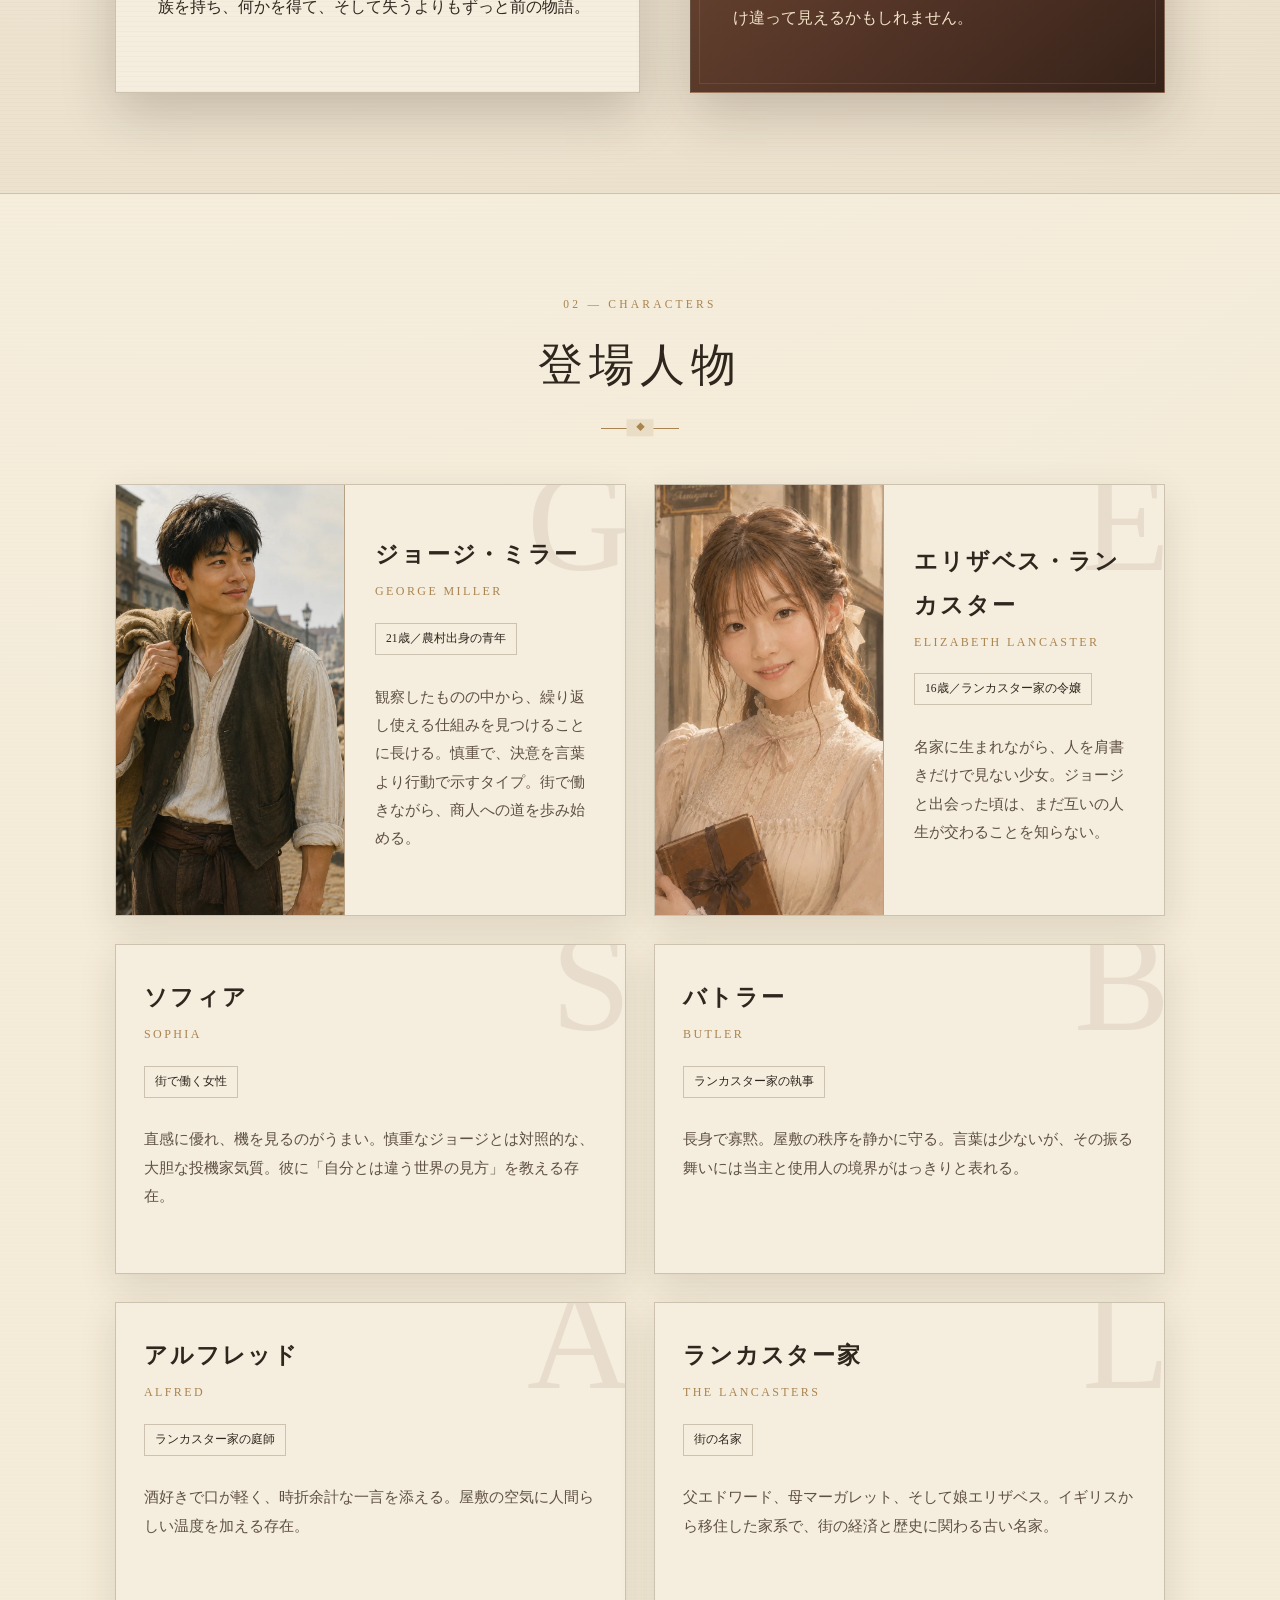
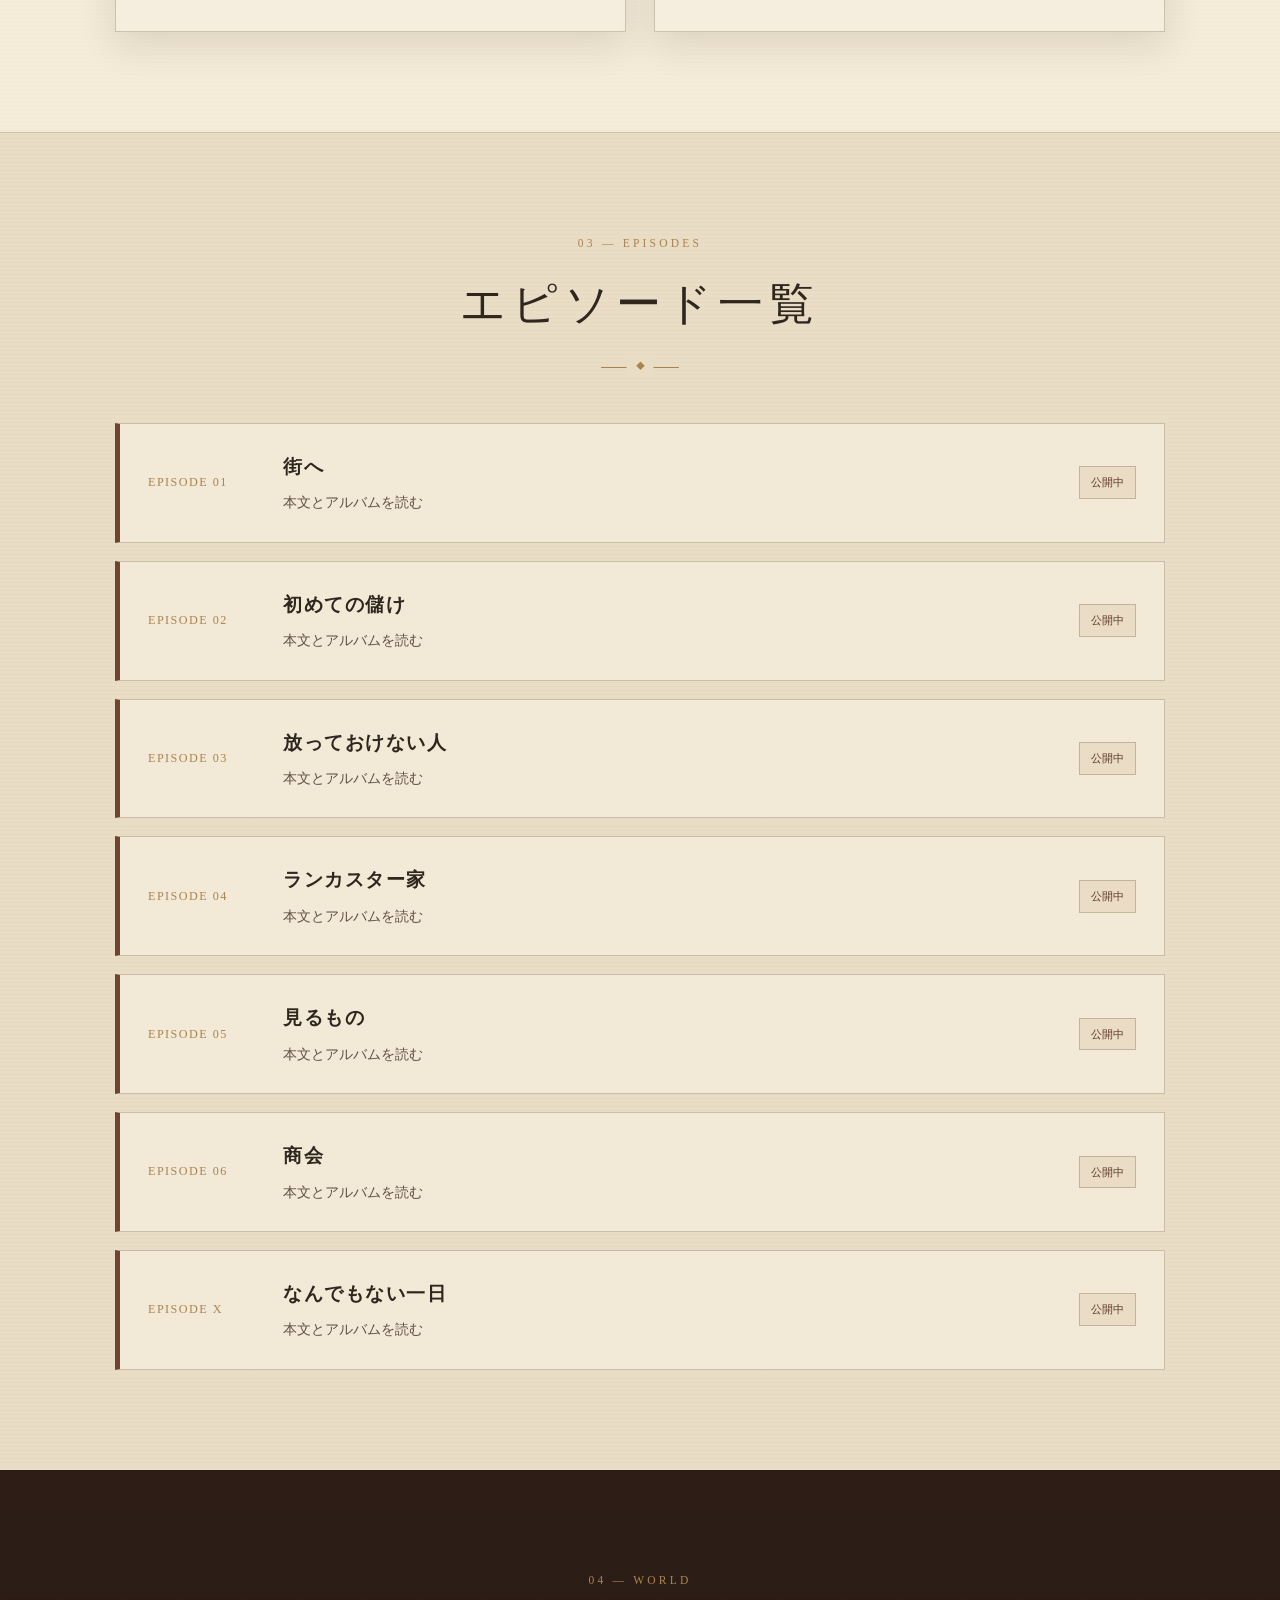
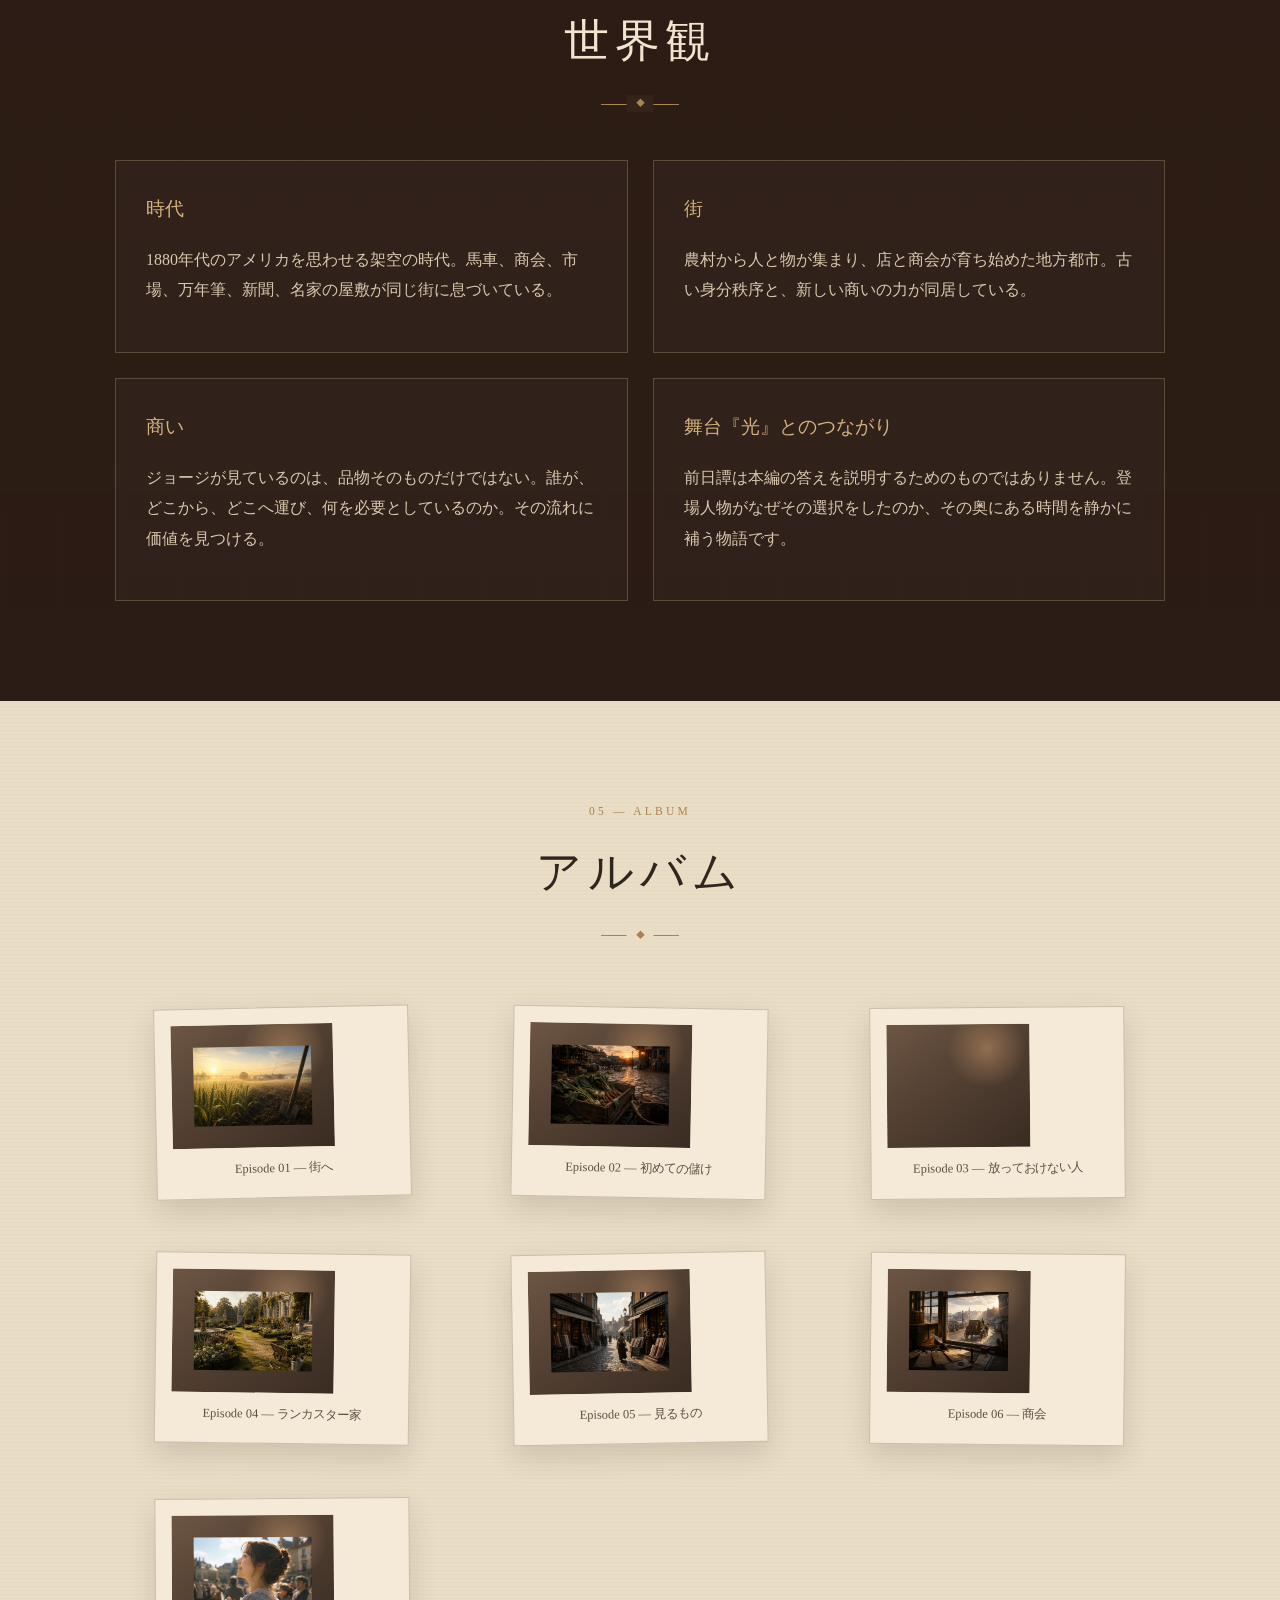
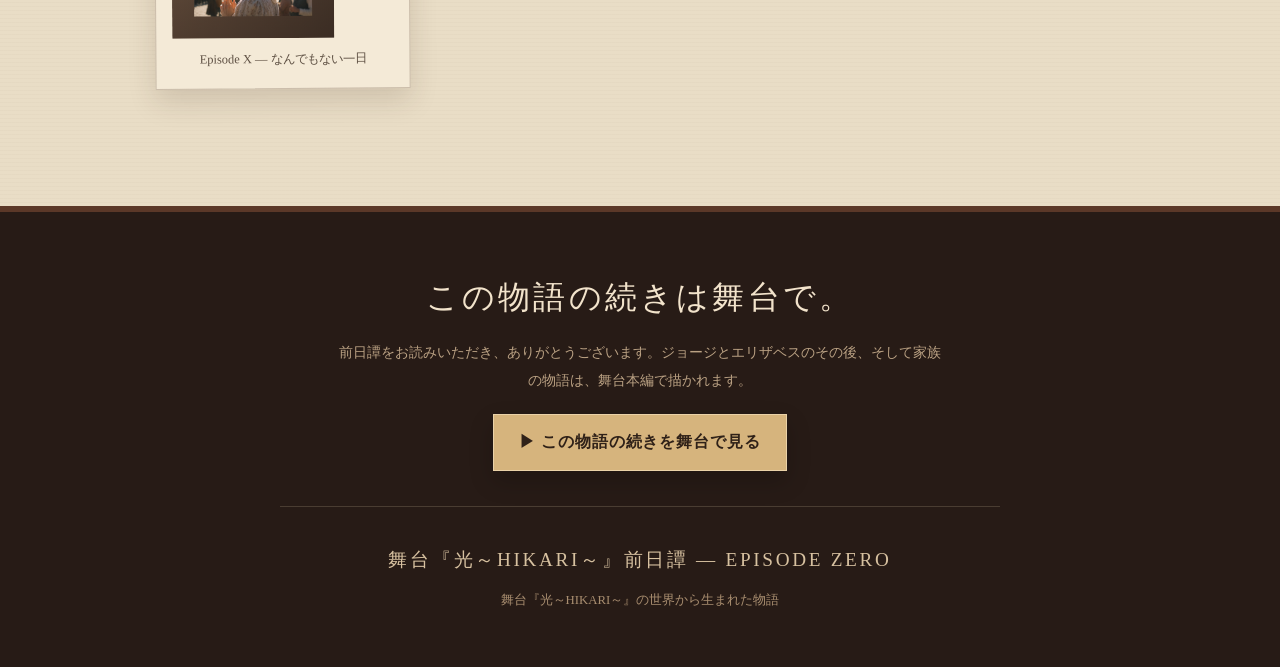
==== commit b8cc139a: "Add files via upload" ====
--- a/index.html
+++ b/index.html
@@ -1,6 +1,15 @@
 <!DOCTYPE html>
 <html lang="ja">
 <head>
+<!-- Google tag (gtag.js) -->
+<script async src="https://www.googletagmanager.com/gtag/js?id=G-8DNPQG0FT4"></script>
+<script>
+  window.dataLayer = window.dataLayer || [];
+  function gtag(){dataLayer.push(arguments);}
+  gtag('js', new Date());
+  gtag('config', 'G-8DNPQG0FT4');
+</script>
+<!-- End Google tag -->
   <meta charset="UTF-8" />
   <meta name="viewport" content="width=device-width, initial-scale=1.0" />
   <meta name="description" content="舞台『光～HIKARI～』へとつながる前日譚。若き日のジョージ・ミラーが街へ出て、人と出会い、商人への道を歩き始める物語。" />
@@ -699,5 +708,31 @@
     }, { threshold: 0.12 });
     document.querySelectorAll('.reveal').forEach(el => observer.observe(el));
   </script>
+<!-- GA4 custom events -->
+<script>
+  document.querySelectorAll('a[href="https://hikari202608.hp.peraichi.com"]').forEach((link, index) => {
+    link.addEventListener('click', () => {
+      gtag('event', 'stage_lp_click', {
+        link_url: link.href,
+        link_text: link.textContent.trim(),
+        link_position: index === 0 ? 'primary' : 'secondary'
+      });
+    });
+  });
+
+  document.querySelectorAll('audio').forEach((audio) => {
+    let sent = false;
+    audio.addEventListener('play', () => {
+      if (sent) return;
+      sent = true;
+      const source = audio.querySelector('source');
+      gtag('event', 'bgm_play', {
+        audio_file: source ? source.getAttribute('src') : '',
+        page_title: document.title
+      });
+    });
+  });
+</script>
+<!-- End GA4 custom events -->
 </body>
 </html>
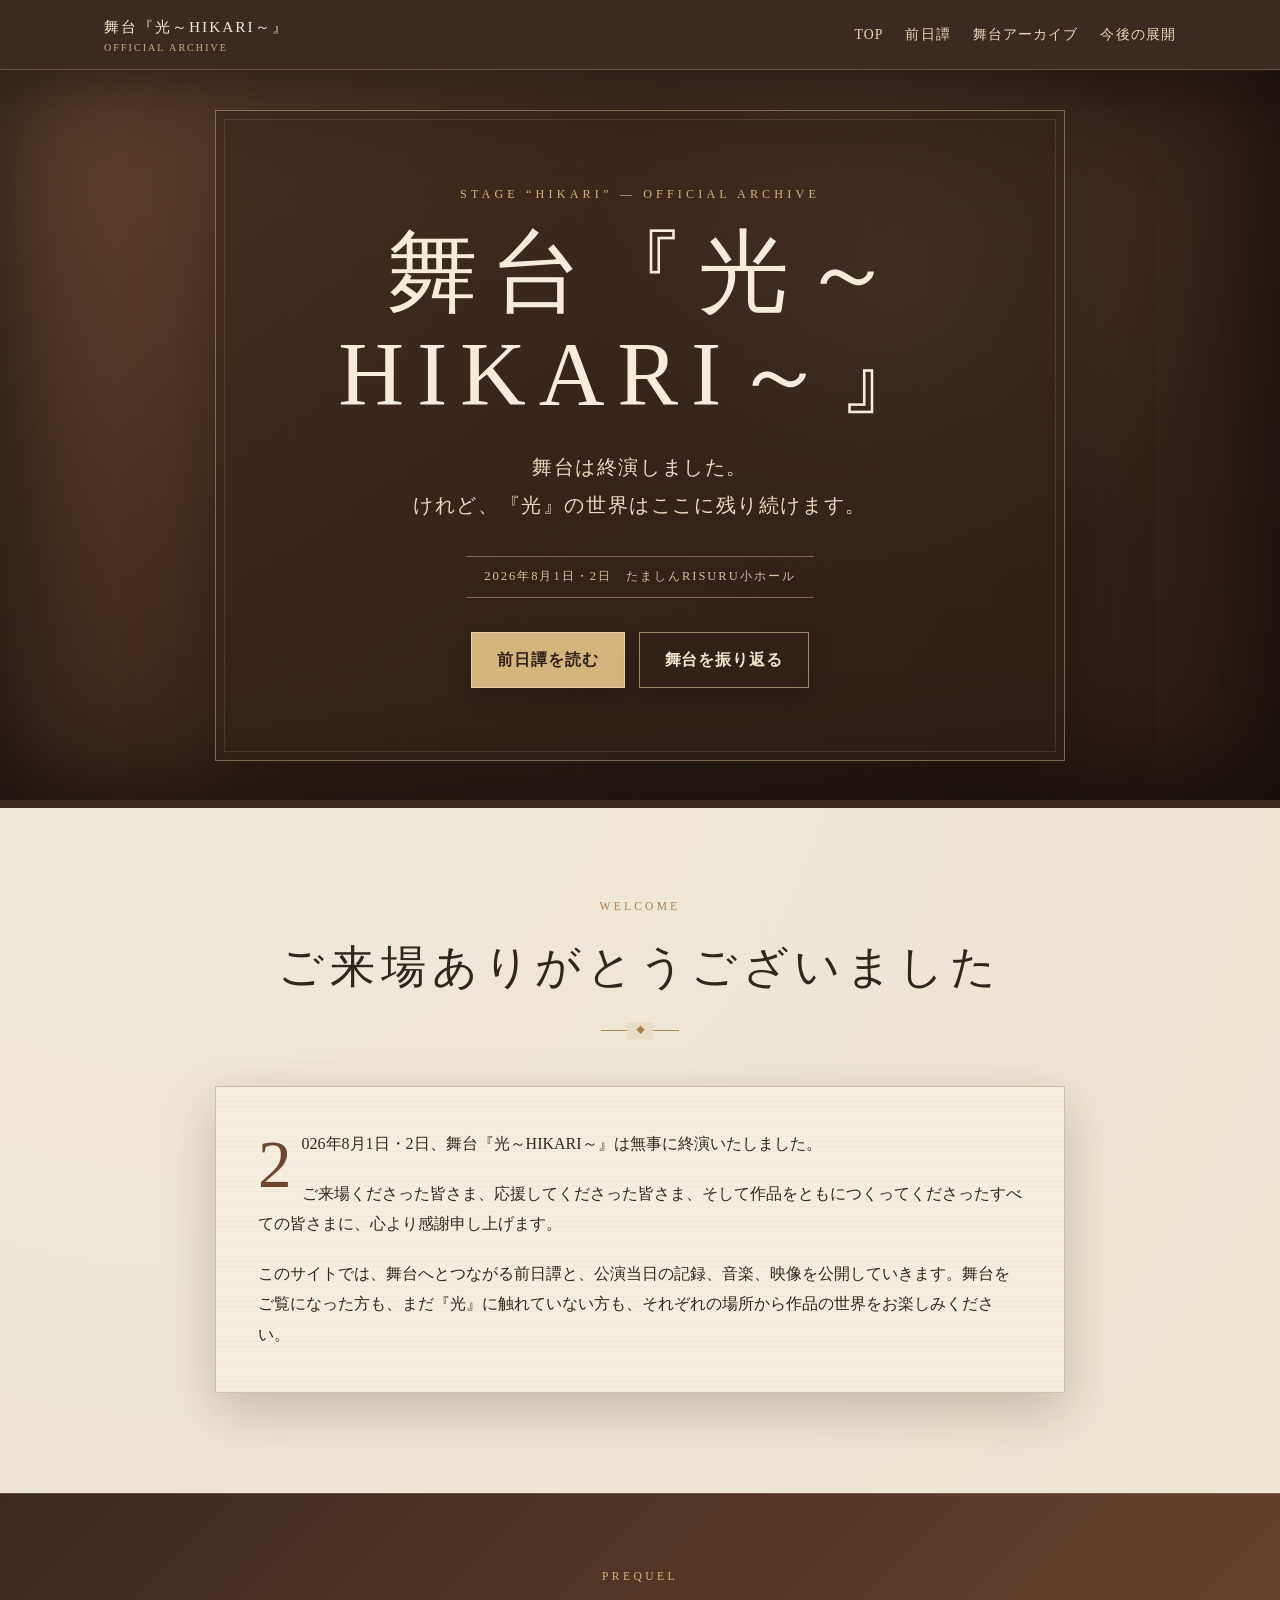
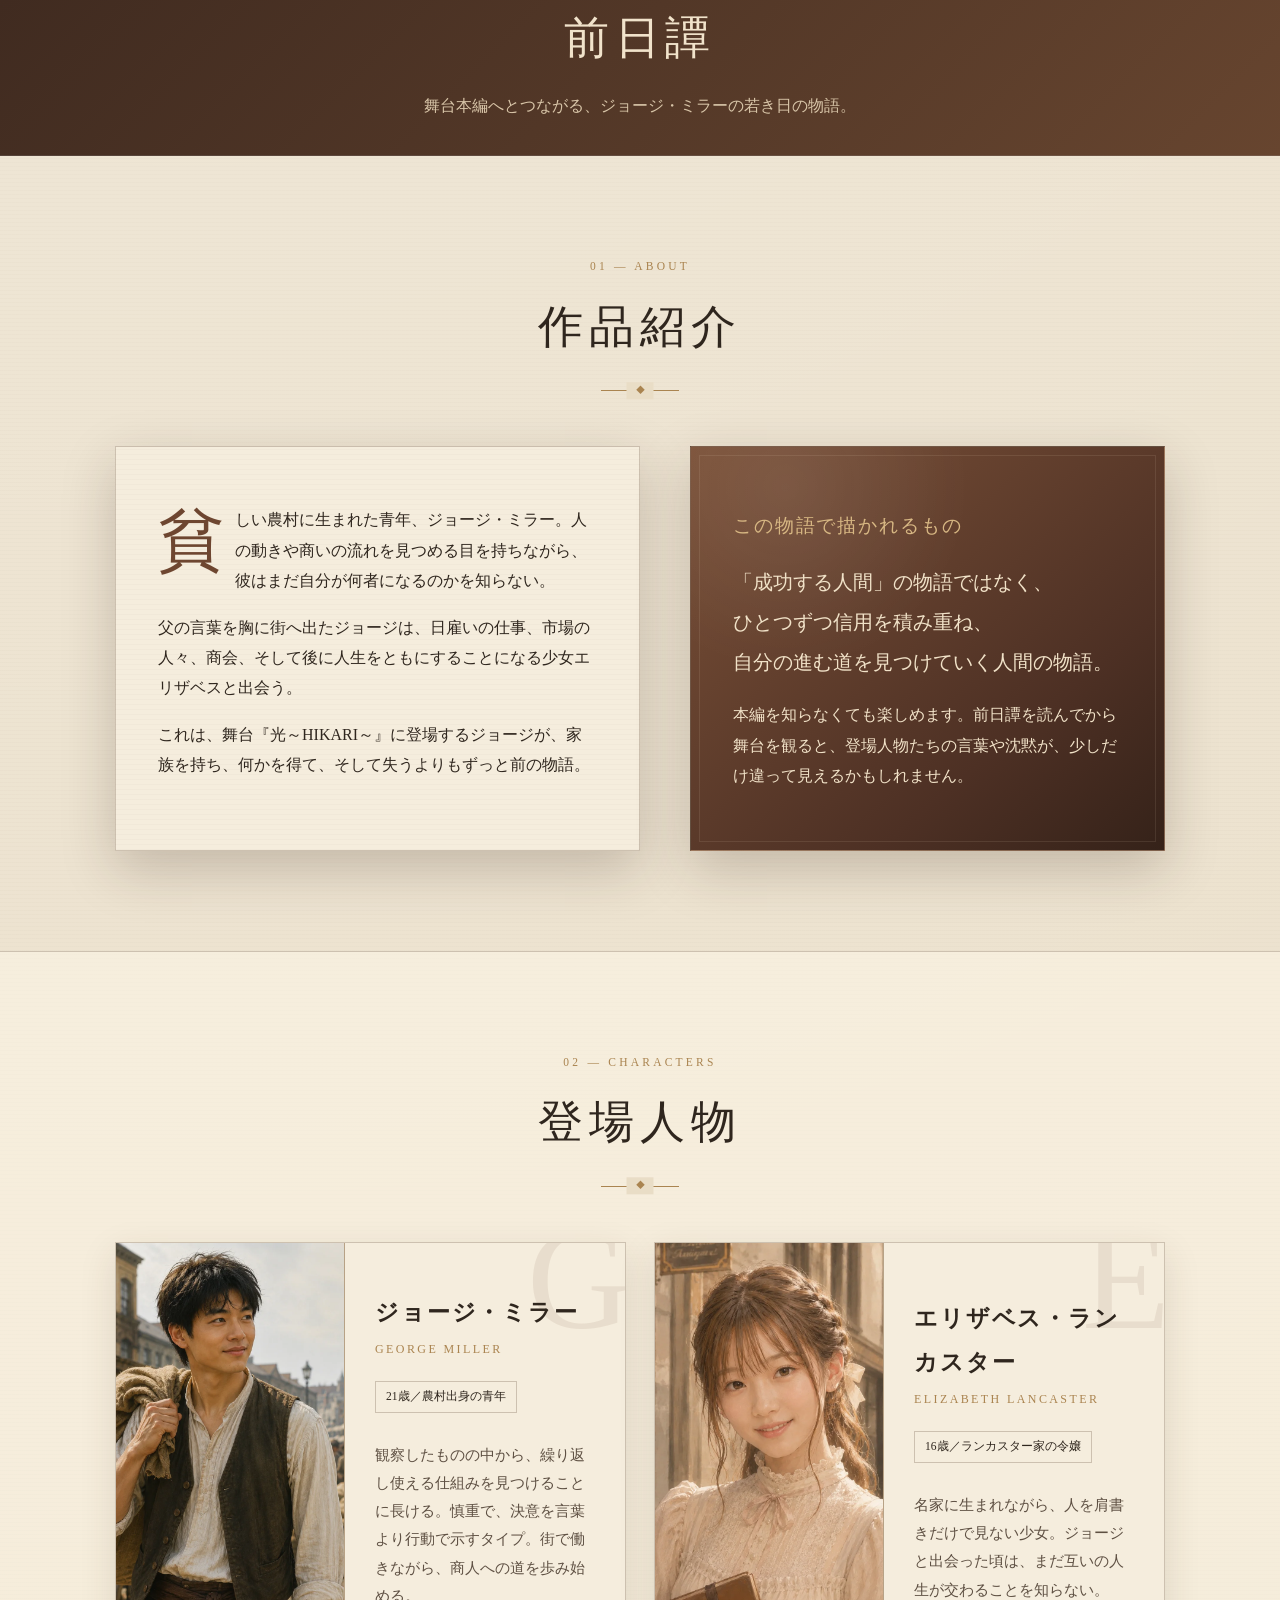
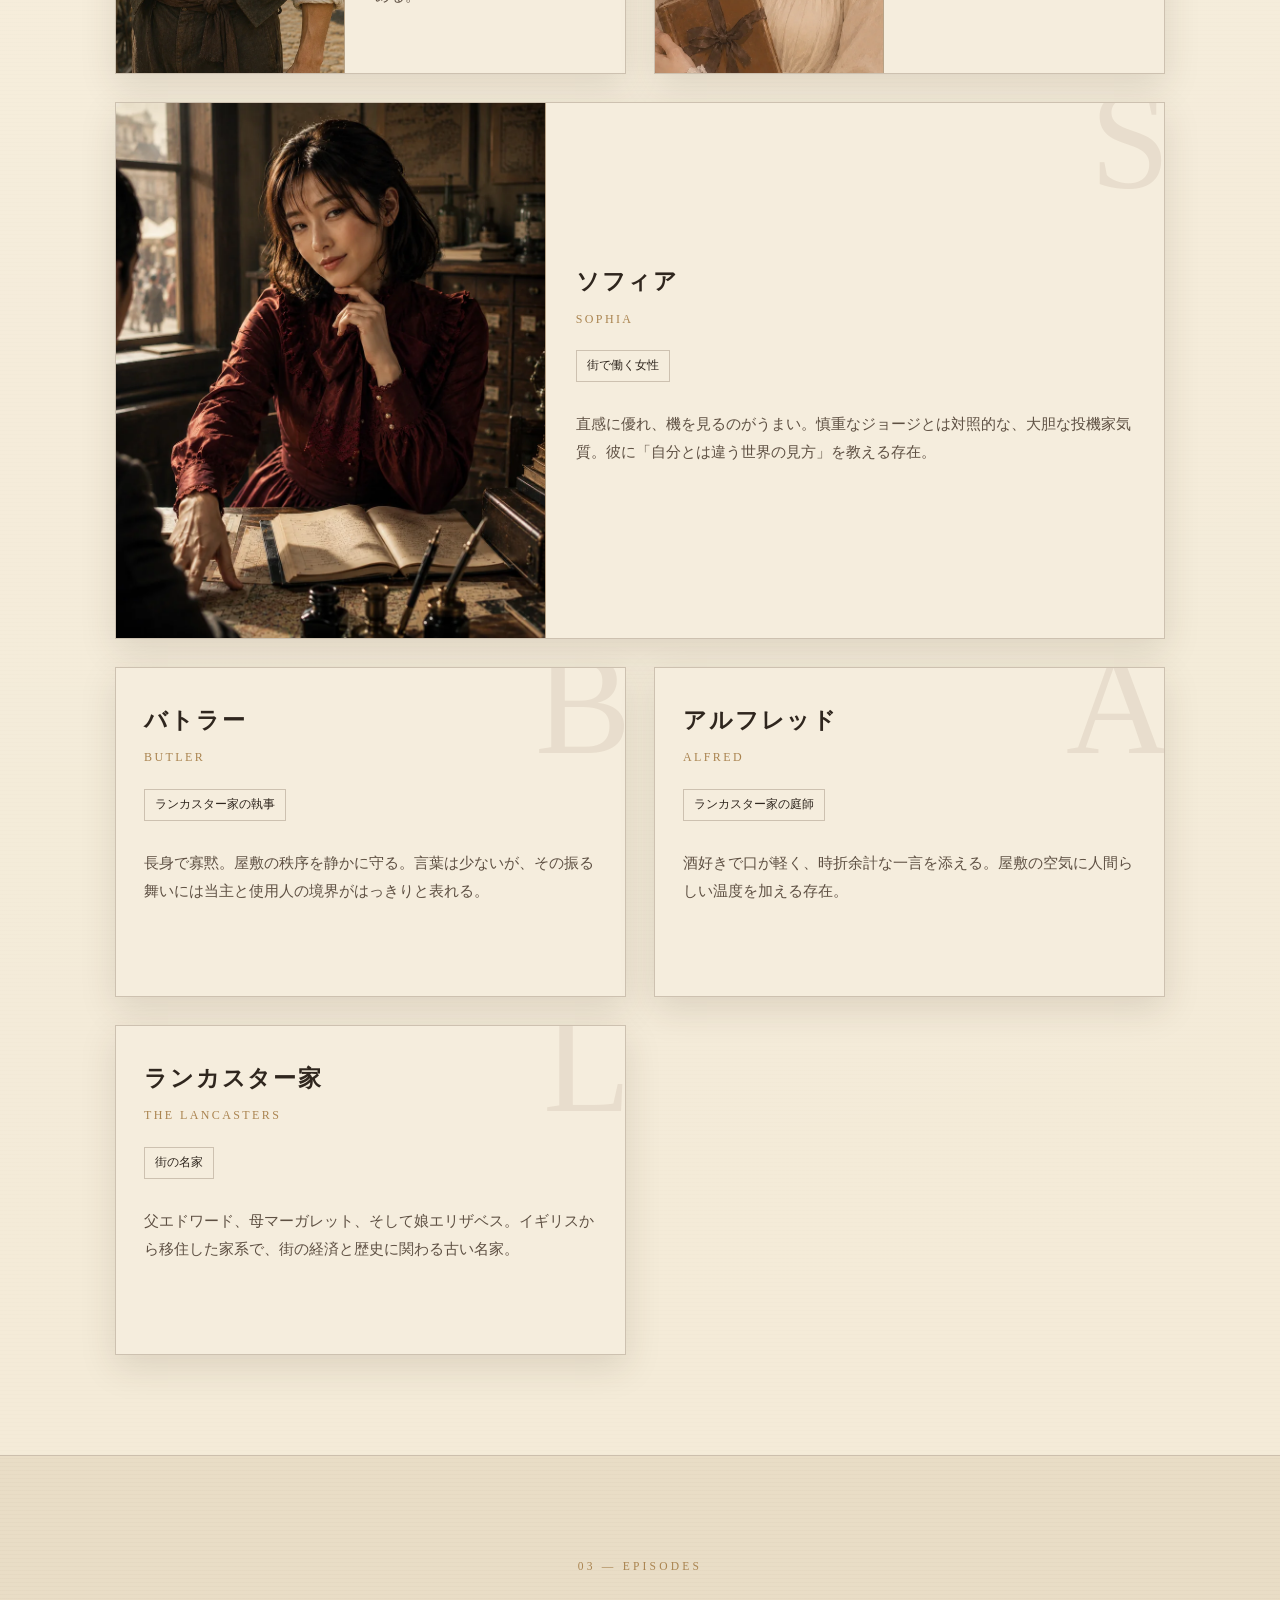
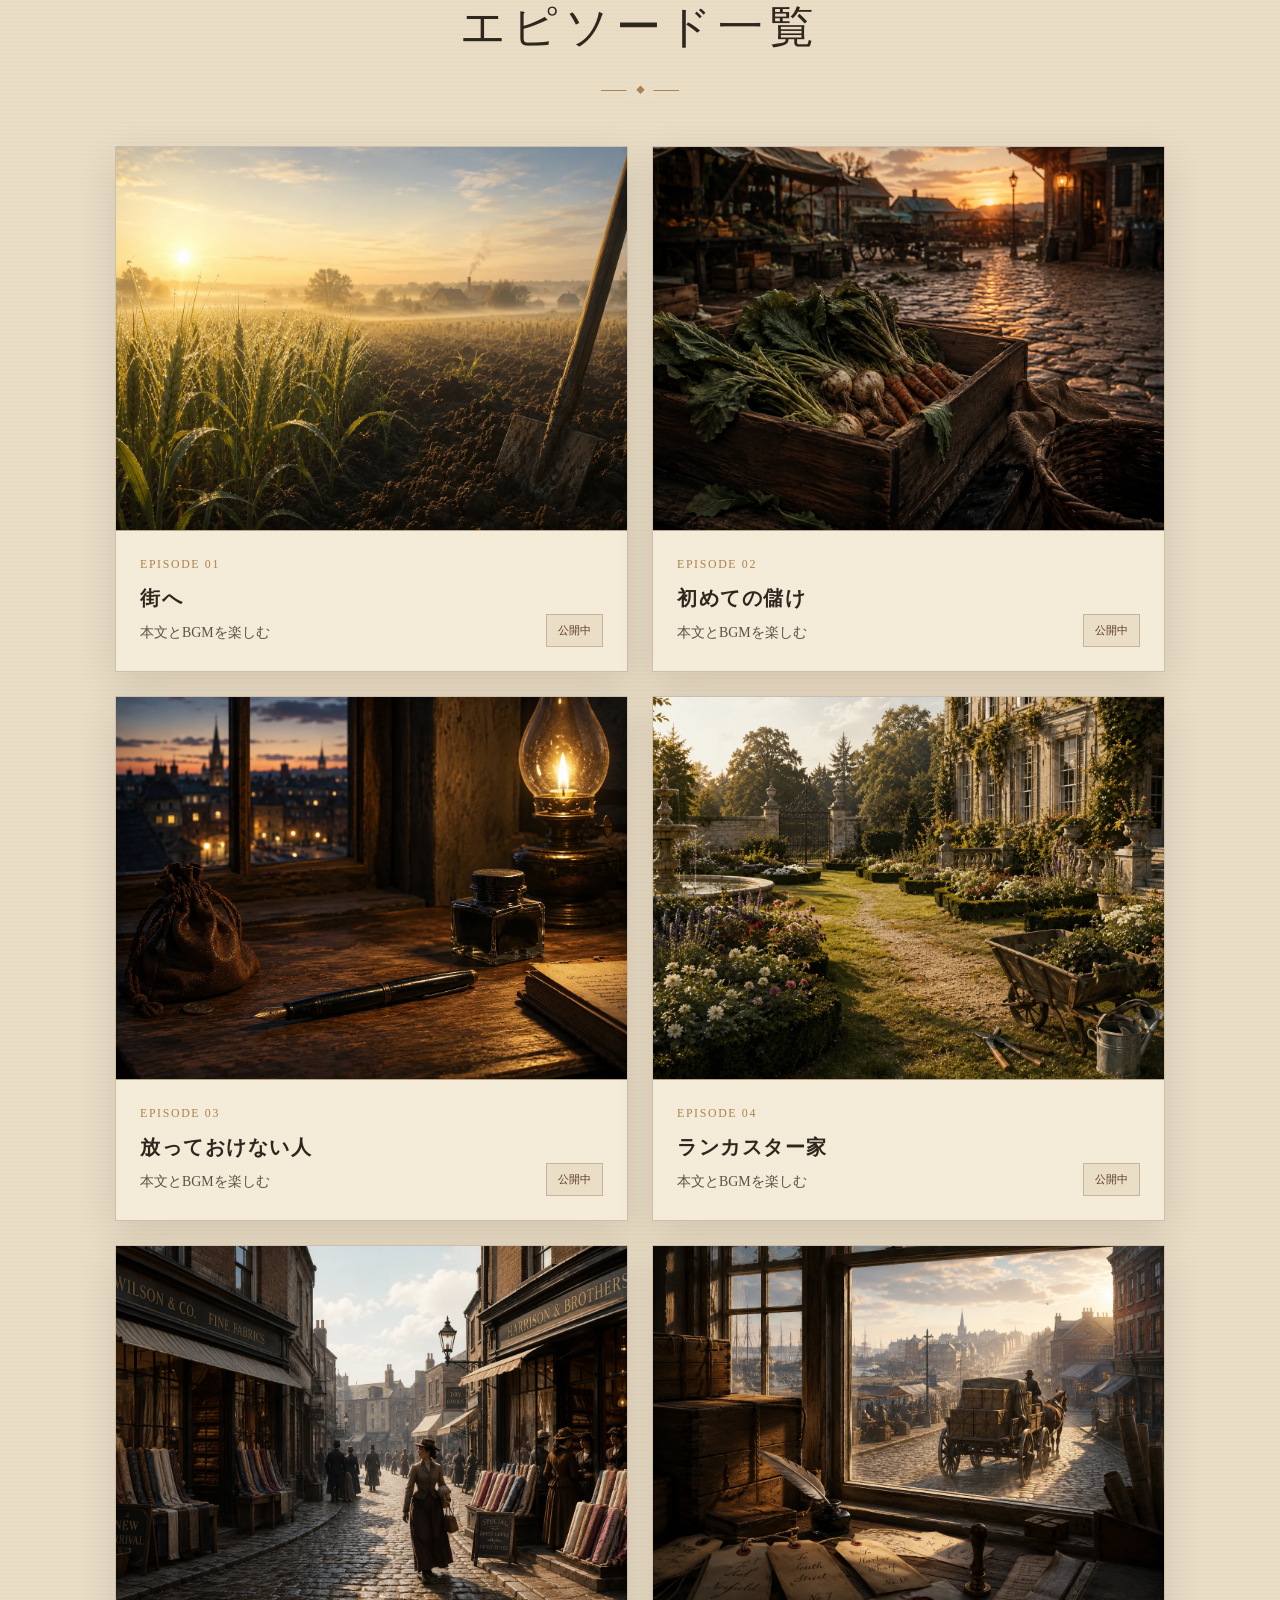
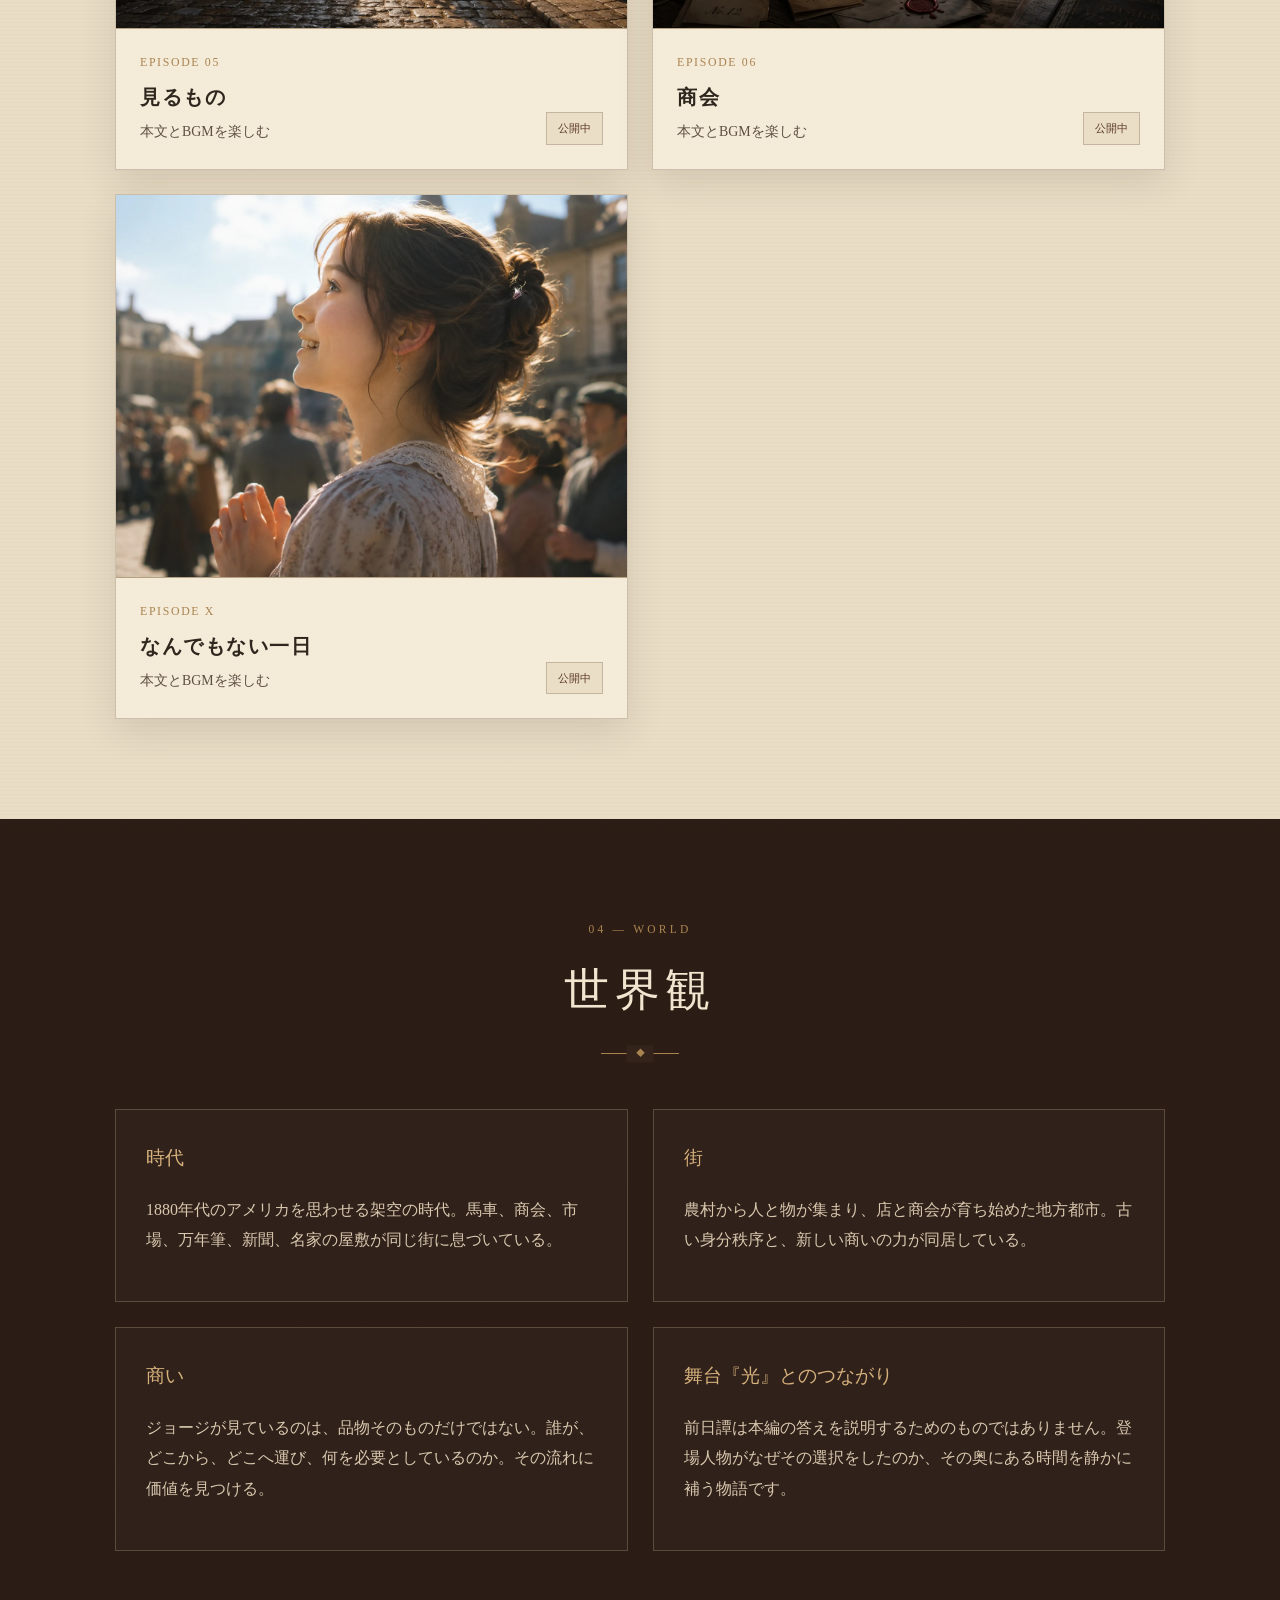
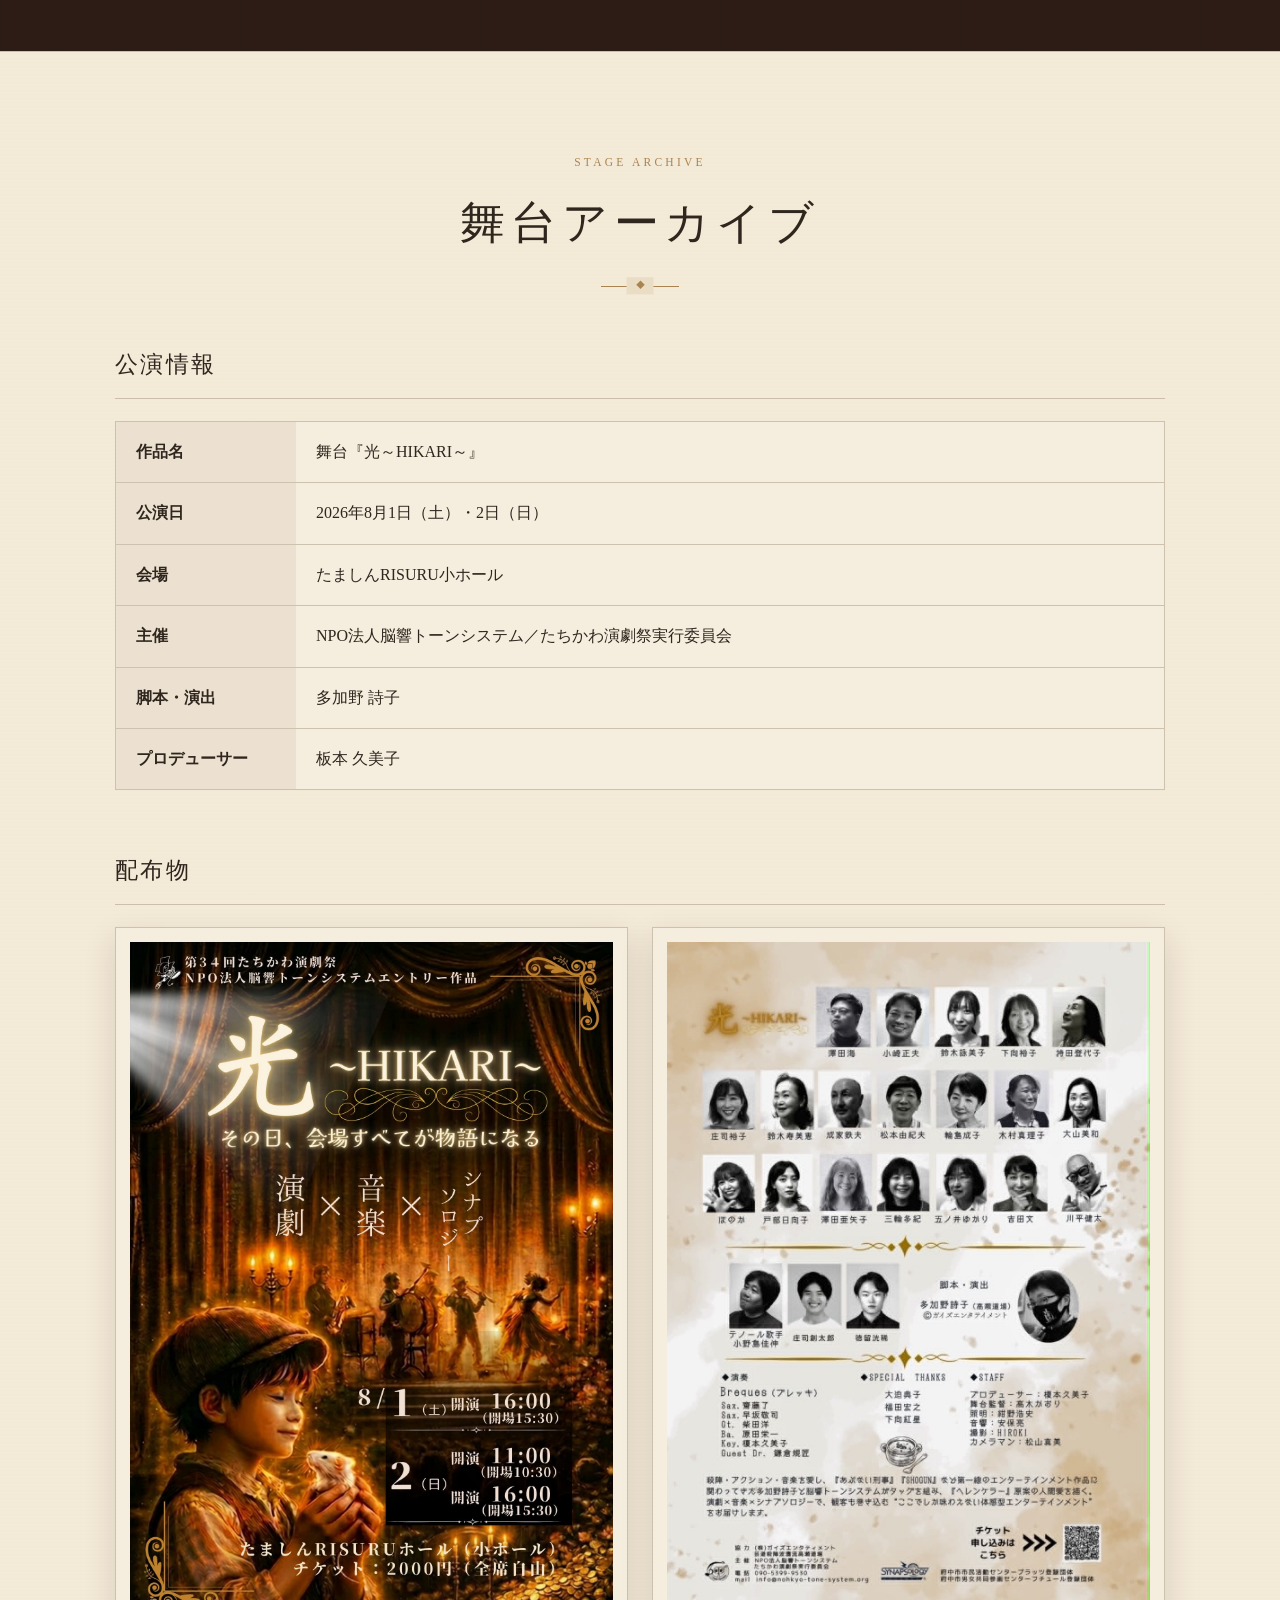
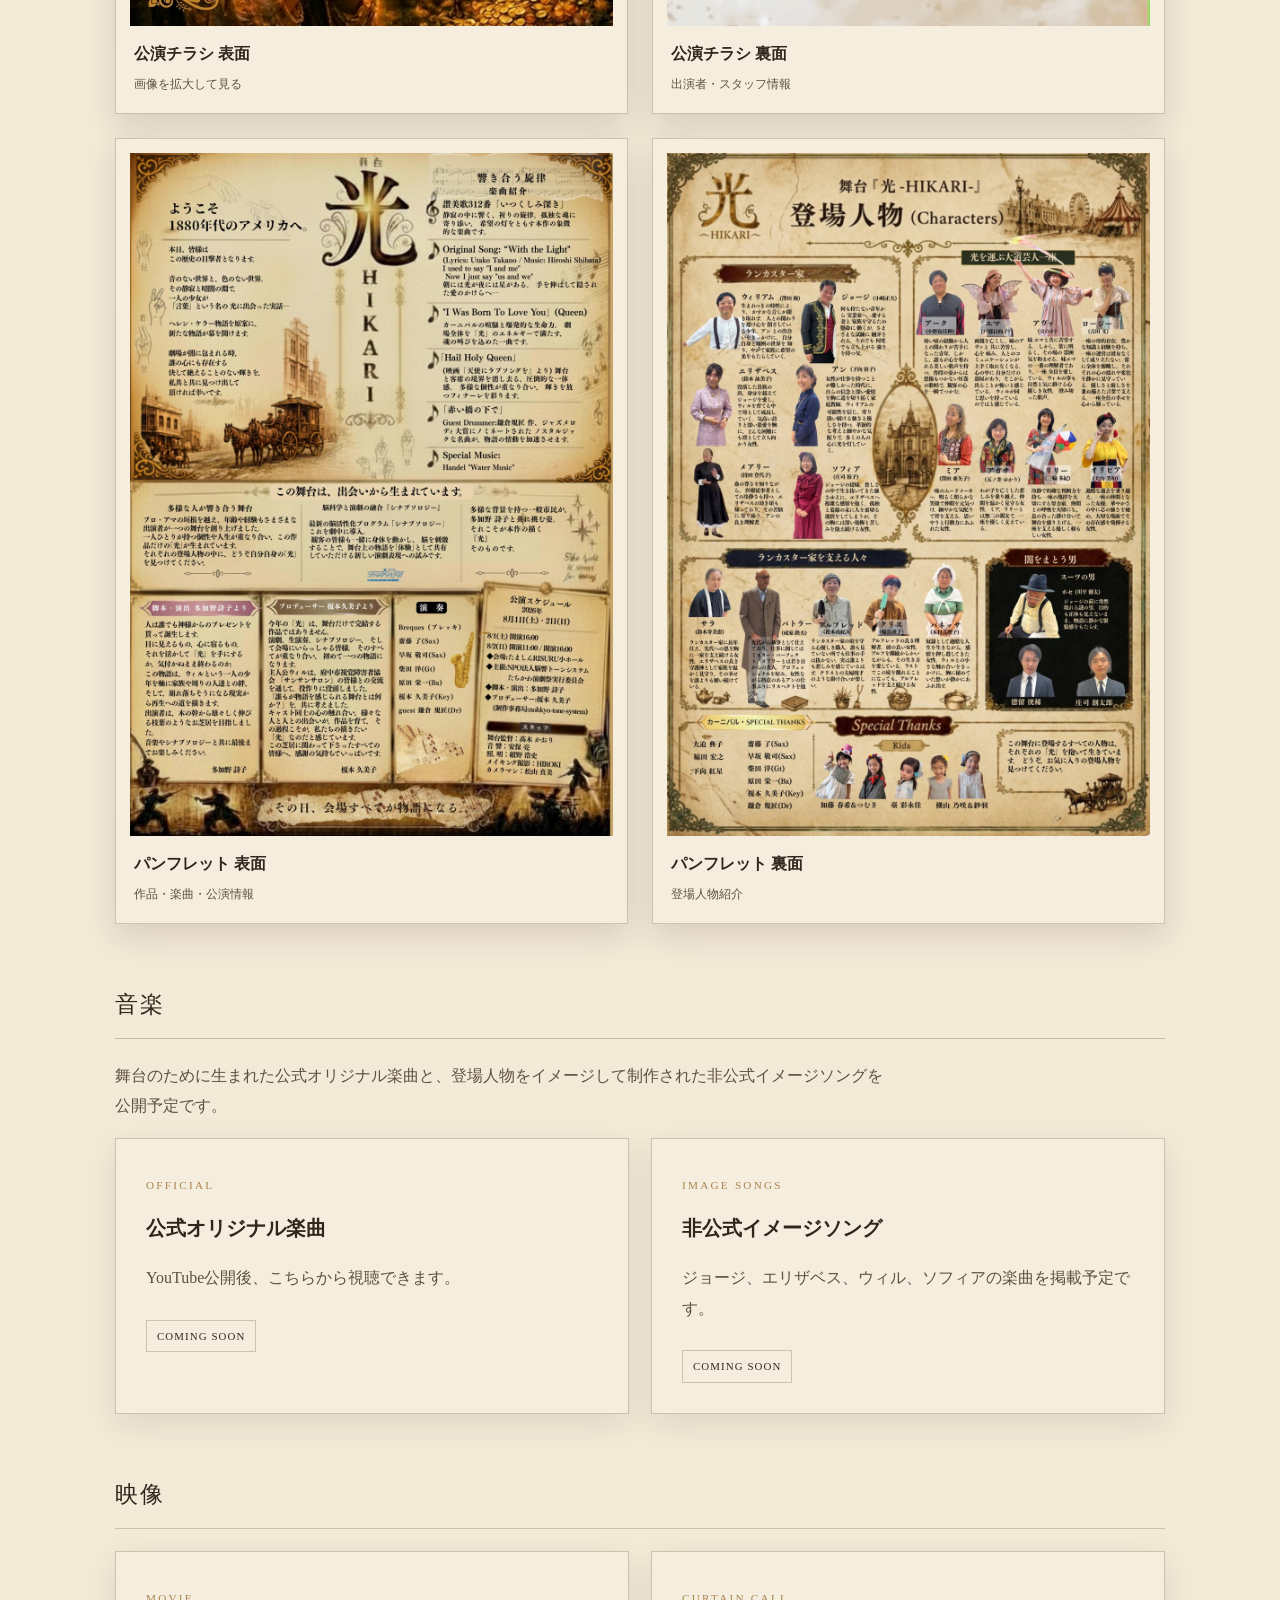
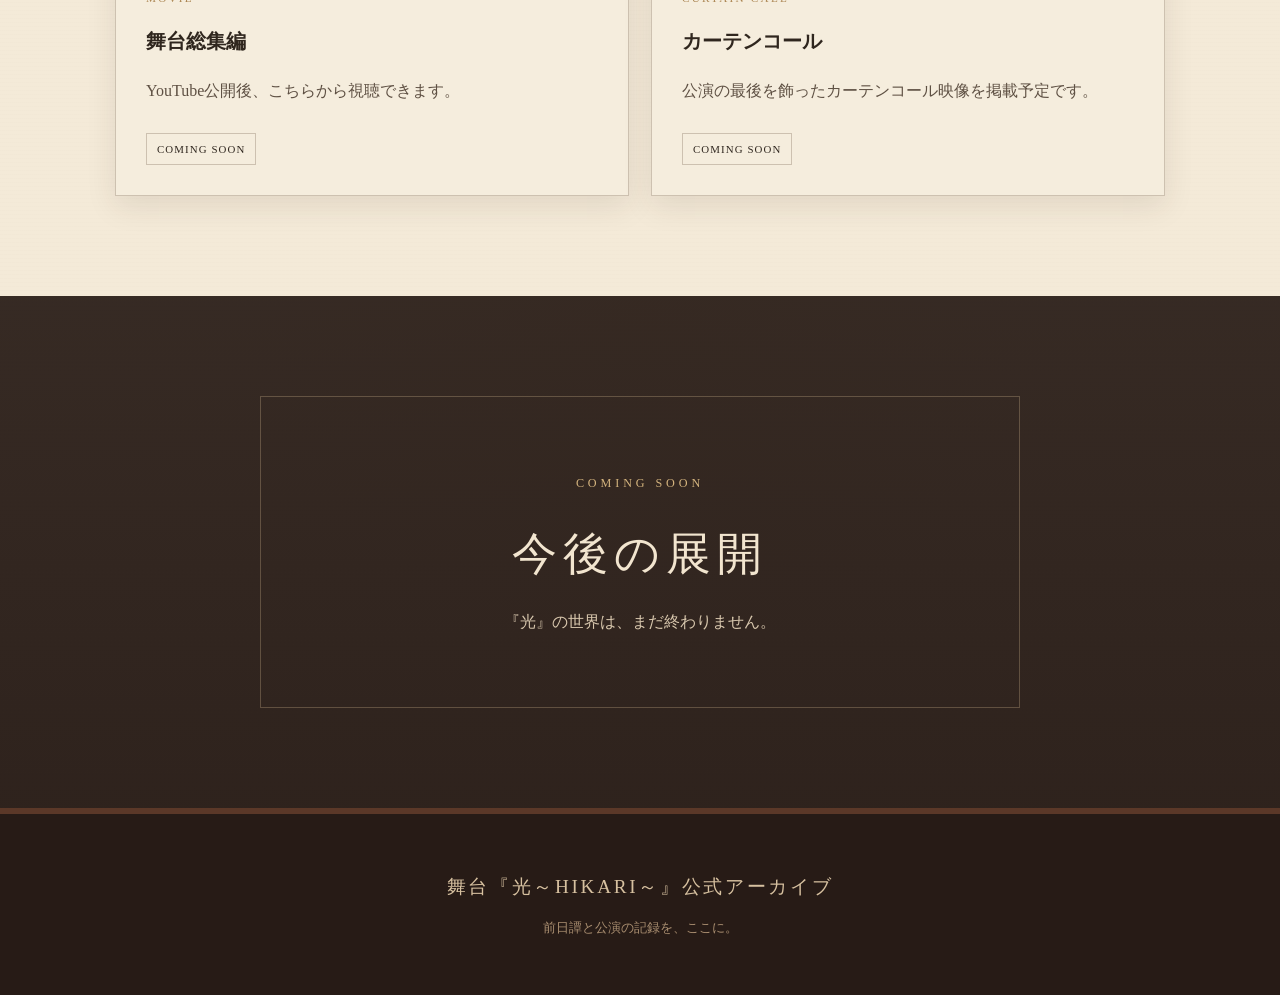
==== commit 5b3fc052: "Add files via upload" ====
--- a/index.html
+++ b/index.html
@@ -1,27 +1,27 @@
 <!DOCTYPE html>
 <html lang="ja">
 <head>
-<!-- Google tag (gtag.js) -->
-<script async src="https://www.googletagmanager.com/gtag/js?id=G-8DNPQG0FT4"></script>
-<script>
-  window.dataLayer = window.dataLayer || [];
-  function gtag(){dataLayer.push(arguments);}
-  gtag('js', new Date());
-  gtag('config', 'G-8DNPQG0FT4');
-</script>
-<!-- End Google tag -->
   <meta charset="UTF-8" />
+  <!-- Google tag (gtag.js) -->
+  <script async src="https://www.googletagmanager.com/gtag/js?id=G-8DNPQG0FT4"></script>
+  <script>
+    window.dataLayer = window.dataLayer || [];
+    function gtag(){dataLayer.push(arguments);}
+    gtag('js', new Date());
+    gtag('config', 'G-8DNPQG0FT4');
+  </script>
+
   <meta name="viewport" content="width=device-width, initial-scale=1.0" />
-  <meta name="description" content="舞台『光～HIKARI～』へとつながる前日譚。若き日のジョージ・ミラーが街へ出て、人と出会い、商人への道を歩き始める物語。" />
-  <title>舞台『光～HIKARI～』前日譚｜EPISODE ZERO</title>
-  <meta property="og:title" content="舞台『光～HIKARI～』前日譚｜EPISODE ZERO">
-  <meta property="og:description" content="若き日のジョージ・ミラーが街へ出て、人と出会い、商人への道を歩き始める物語。">
-  <meta name="twitter:title" content="舞台『光～HIKARI～』前日譚｜EPISODE ZERO">
-  <meta name="twitter:description" content="舞台『光～HIKARI～』へとつながる、ジョージとエリザベスの前日譚。">
+  <meta name="description" content="舞台『光～HIKARI～』の公式アーカイブ。前日譚、公演資料、音楽、映像を公開しています。" />
+  <title>舞台『光～HIKARI～』公式アーカイブ</title>
+  <meta property="og:title" content="舞台『光～HIKARI～』公式アーカイブ">
+  <meta property="og:description" content="舞台『光～HIKARI～』の前日譚、公演資料、音楽、映像を公開しています。">
+  <meta name="twitter:title" content="舞台『光～HIKARI～』公式アーカイブ">
+  <meta name="twitter:description" content="舞台『光～HIKARI～』の世界と公演の記録を公開しています。">
   <meta name="theme-color" content="#3e291e">
   <meta name="color-scheme" content="light">
   <meta property="og:type" content="website">
-  <meta property="og:site_name" content="舞台『光～HIKARI～』前日譚">
+  <meta property="og:site_name" content="舞台『光～HIKARI～』">
   <meta property="og:locale" content="ja_JP">
   <meta property="og:image" content="assets/og-cover.jpg">
   <meta name="twitter:card" content="summary_large_image">
@@ -373,6 +373,15 @@
       min-height: 430px;
     }
 
+    .character-card.featured.sophia-card {
+      grid-column: 1 / -1;
+      grid-template-columns: minmax(260px, .82fr) minmax(0, 1.18fr);
+    }
+
+    .sophia-card .character-image {
+      object-position: center 28%;
+    }
+
     .character-image-wrap {
       min-height: 430px;
       overflow: hidden;
@@ -410,23 +419,55 @@
     .character-card .role { display: inline-block; margin: 20px 0 13px; padding: 4px 10px; border: 1px solid var(--line); font-size: .72rem; }
     .character-card p { font-size: .93rem; color: var(--ink-soft); }
 
-    .episode-list { display: grid; gap: 18px; }
+    .episode-list {
+      display: grid;
+      grid-template-columns: repeat(2, minmax(0, 1fr));
+      gap: 24px;
+    }
+
     .episode {
+      display: flex;
+      flex-direction: column;
+      overflow: hidden;
+      text-decoration: none;
+      background: rgba(247,238,221,.82);
+      border: 1px solid var(--line);
+      box-shadow: 0 12px 34px rgba(65,45,30,.13);
+      transition: transform .22s ease, box-shadow .22s ease;
+    }
+
+    .episode:hover {
+      transform: translateY(-3px);
+      box-shadow: 0 18px 42px rgba(65,45,30,.19);
+    }
+
+    .episode-image-wrap {
+      aspect-ratio: 4 / 3;
+      overflow: hidden;
+      background: var(--paper-deep);
+      border-bottom: 1px solid var(--line);
+    }
+
+    .episode-image {
+      width: 100%;
+      height: 100%;
+      object-fit: cover;
+      transition: transform .3s ease;
+    }
+
+    .episode:hover .episode-image { transform: scale(1.025); }
+
+    .episode-body {
       display: grid;
-      grid-template-columns: 110px 1fr auto;
-      gap: 25px;
-      align-items: center;
-      padding: 25px 28px;
-      background: rgba(247,238,221,.75);
-      border-left: 5px solid var(--leather);
-      border-top: 1px solid var(--line);
-      border-right: 1px solid var(--line);
-      border-bottom: 1px solid var(--line);
-    }
-
-    .episode-no { color: var(--gold); font-size: .76rem; letter-spacing: .12em; }
-    .episode h3 { margin: 0 0 4px; font-size: 1.2rem; letter-spacing: .08em; }
-    .episode p { margin: 0; color: var(--ink-soft); font-size: .9rem; }
+      grid-template-columns: 1fr auto;
+      gap: 14px;
+      align-items: end;
+      padding: 22px 24px 24px;
+    }
+
+    .episode-no { color: var(--gold); font-size: .74rem; letter-spacing: .14em; }
+    .episode h3 { margin: 5px 0 3px; font-size: 1.22rem; letter-spacing: .08em; }
+    .episode p { margin: 0; color: var(--ink-soft); font-size: .87rem; }
     .status { padding: 5px 11px; border: 1px solid var(--line); font-size: .68rem; white-space: nowrap; }
     .status.done { color: #5d3b29; background: rgba(170,132,80,.13); }
 
@@ -444,32 +485,6 @@
     .world-item h3 { margin-top: 0; color: #d5b17c; font-weight: 500; }
     .world-item p { color: #d9c8ae; }
 
-    .album-grid { display: grid; grid-template-columns: repeat(3, 1fr); gap: 22px; }
-    .album-card {
-      aspect-ratio: 4 / 3;
-      padding: 16px;
-      background: #f4ead7;
-      border: 1px solid var(--line);
-      box-shadow: 0 12px 28px rgba(58,38,26,.15);
-      transform: rotate(var(--r, 0deg));
-    }
-
-    .album-image {
-      height: 78%;
-      display: grid;
-      place-items: center;
-      text-align: center;
-      padding: 22px;
-      color: #ead8b9;
-      background:
-        linear-gradient(rgba(56,38,27,.18), rgba(56,38,27,.38)),
-        radial-gradient(circle at 70% 20%, #a9825e, transparent 28%),
-        linear-gradient(135deg, #79604c, #3c3028);
-      font-size: .85rem;
-      letter-spacing: .08em;
-    }
-
-    .album-caption { margin: 10px 5px 0; text-align: center; font-size: .78rem; color: var(--ink-soft); }
 
     footer {
       padding: 55px 24px;
@@ -484,6 +499,49 @@
 
     .reveal { opacity: 0; transform: translateY(20px); transition: .75s ease; }
     .reveal.visible { opacity: 1; transform: none; }
+
+
+    .hero-actions { margin-top: 34px; display: flex; gap: 14px; justify-content: center; flex-wrap: wrap; }
+    .stage-button.secondary { color: #f2e3cb; background: transparent; border-color: rgba(234,210,168,.58); }
+    .stage-button.secondary:hover { background: rgba(234,210,168,.12); }
+    .thanks-section { padding-top: 88px; }
+    .thanks-card { max-width: 850px; margin: 0 auto; }
+    .thanks-card p { margin: 0 0 1.2em; }
+    .thanks-card p:last-child { margin-bottom: 0; }
+    .section-divider { padding: 72px 24px 34px; text-align: center; color: #f1e3cb; background: linear-gradient(135deg,#3d291f,#67452f); border-top: 1px solid rgba(255,255,255,.15); border-bottom: 1px solid rgba(255,255,255,.12); }
+    .section-divider span { display:block; color:#d4b47e; font-size:.72rem; letter-spacing:.3em; }
+    .section-divider h2 { margin: 8px 0 10px; }
+    .section-divider p { margin:0; color:#d8c5a8; }
+    .archive-section { background: rgba(255,248,234,.52); border-top: 1px solid var(--line); }
+    .archive-block { margin-top: 58px; }
+    .archive-block:first-of-type { margin-top: 0; }
+    .archive-block > h3 { margin: 0 0 22px; padding-bottom: 12px; font-size: 1.45rem; font-weight: 500; letter-spacing: .1em; border-bottom: 1px solid var(--line); }
+    .archive-lead { max-width: 780px; color: var(--ink-soft); }
+    .performance-info { margin: 0; background: var(--paper-light); border: 1px solid var(--line); }
+    .performance-info div { display:grid; grid-template-columns: 180px 1fr; border-bottom:1px solid var(--line); }
+    .performance-info div:last-child { border-bottom:0; }
+    .performance-info dt, .performance-info dd { margin:0; padding:15px 20px; }
+    .performance-info dt { font-weight:700; background:rgba(110,70,48,.07); }
+    .archive-grid { display:grid; grid-template-columns:repeat(3,minmax(0,1fr)); gap:24px; }
+    .documents-grid { grid-template-columns:repeat(2,minmax(0,1fr)); }
+    .archive-card { margin:0; padding:14px; background:var(--paper-light); border:1px solid var(--line); box-shadow:0 12px 30px rgba(58,38,26,.14); }
+    .archive-card a { display:block; overflow:hidden; }
+    .archive-card img { width:100%; height:auto; object-fit:contain; object-position:top; transition:transform .25s ease; }
+    .archive-card a:hover img { transform:scale(1.02); }
+    .archive-card figcaption { padding:13px 4px 2px; display:flex; flex-direction:column; gap:4px; }
+    .archive-card figcaption span { color:var(--ink-soft); font-size:.78rem; }
+    .placeholder-visual { aspect-ratio:3/4; display:grid; place-items:center; color:#d8c09d; letter-spacing:.2em; background:linear-gradient(145deg,#72513b,#35251d); }
+    .media-grid { display:grid; grid-template-columns:repeat(2,minmax(0,1fr)); gap:22px; }
+    .media-card { padding:30px; min-height:210px; border:1px solid var(--line); background:var(--paper-light); box-shadow:0 10px 28px rgba(58,38,26,.1); }
+    .media-label { color:var(--gold); font-size:.7rem; letter-spacing:.2em; }
+    .media-card h4 { margin:10px 0 12px; font-size:1.25rem; }
+    .media-card p { color:var(--ink-soft); }
+    .coming-label { display:inline-block; margin-top:10px; padding:5px 10px; border:1px solid var(--line); font-size:.68rem; letter-spacing:.1em; }
+    .future-section { color:#f2e5cf; background:linear-gradient(rgba(39,27,22,.92),rgba(39,27,22,.96)),radial-gradient(circle at 50% 0%,rgba(212,180,126,.25),transparent 45%); }
+    .future-card { max-width:760px; margin:0 auto; padding:70px 28px; text-align:center; border:1px solid rgba(222,194,151,.28); }
+    .future-card > span { color:#d4b47e; letter-spacing:.32em; font-size:.76rem; }
+    .future-card h2 { margin:14px 0 10px; }
+    .future-card p { margin:0; color:#d9c8ae; }
 
     @media (max-width: 820px) {
       .nav-toggle { display: block; }
@@ -500,21 +558,25 @@
       .intro-grid, .world-grid { grid-template-columns: 1fr; }
       .character-grid { grid-template-columns: 1fr; }
       .character-card.featured { grid-template-columns: 230px 1fr; }
-      .album-grid { grid-template-columns: 1fr 1fr; }
+      .character-card.featured.sophia-card { grid-template-columns: 230px 1fr; }
+      .archive-grid, .documents-grid { grid-template-columns: 1fr 1fr; }
+      .performance-info div { grid-template-columns: 145px 1fr; }
       .hero-card { padding: 55px 28px; }
-      .episode { grid-template-columns: 85px 1fr; }
-      .episode .status { grid-column: 2; justify-self: start; }
     }
 
     @media (max-width: 560px) {
       section { padding: 78px 18px; }
       .nav-wrap { padding: 10px 16px; }
-      .character-grid, .album-grid { grid-template-columns: 1fr; }
+      .character-grid, .episode-list, .archive-grid, .documents-grid, .media-grid { grid-template-columns: 1fr; }
+      .performance-info div { grid-template-columns: 1fr; }
+      .performance-info dt { padding-bottom: 5px; }
+      .performance-info dd { padding-top: 5px; }
       .character-card.featured { grid-template-columns: 1fr; }
+      .character-card.featured.sophia-card { grid-template-columns: 1fr; }
       .character-image-wrap { min-height: 420px; border-right: 0; border-bottom: 1px solid var(--line); }
       .paper-card, .leather-card { padding: 30px 25px; }
-      .episode { grid-template-columns: 1fr; gap: 6px; padding: 22px; }
-      .episode .status { grid-column: auto; }
+      .episode-body { grid-template-columns: 1fr; }
+      .episode .status { justify-self: start; }
       .hero { min-height: 76vh; }
       .hero-card { width: calc(100% - 24px); }
     }
@@ -523,33 +585,47 @@
 <body>
   <header class="site-header">
     <div class="nav-wrap">
-      <a class="brand" href="#top">舞台『光～HIKARI～』前日譚<small>EPISODE ZERO</small></a>
+      <a class="brand" href="#top">舞台『光～HIKARI～』<small>OFFICIAL ARCHIVE</small></a>
       <button class="nav-toggle" type="button" aria-label="メニューを開く" aria-expanded="false" aria-controls="site-navigation">MENU</button>
       <ul class="nav-list" id="site-navigation">
-        <li><a href="#about">作品紹介</a></li>
-        <li><a href="#characters">登場人物</a></li>
-        <li><a href="#episodes">エピソード一覧</a></li>
-        <li><a href="#world">世界観</a></li>
-        <li><a href="#album">アルバム</a></li>
+        <li><a href="#top">TOP</a></li>
+        <li><a href="#prequel">前日譚</a></li>
+        <li><a href="#archive">舞台アーカイブ</a></li>
+        <li><a href="#future">今後の展開</a></li>
       </ul>
     </div>
   </header>
 
   <div class="hero" id="top">
     <div class="hero-card">
-      <p class="eyebrow">Stage “HIKARI” — Episode Zero</p>
-      <h1>舞台『光～HIKARI～』<br><span style="font-size:.48em;letter-spacing:.22em">前日譚</span></h1>
-      <p class="hero-subtitle">舞台『光～HIKARI～』へとつながる、ひとりの青年の物語。<br>彼はまだ、父でも、当主でも、起業家でもなかった。</p>
-      <span class="hero-note">1880年代のアメリカを思わせる、架空の街にて</span>
-      <div class="stage-link-block">
-        <h2>舞台『光～HIKARI～』</h2>
-        <p>この前日譚は、舞台『光～HIKARI～』へと続く物語です。公演情報・チケットのご案内はこちらからご覧いただけます。</p>
-        <a class="stage-button" href="https://hikari202608.hp.peraichi.com" target="_blank" rel="noopener noreferrer">▶ この物語の続きを舞台で見る</a>
+      <p class="eyebrow">Stage “HIKARI” — Official Archive</p>
+      <h1>舞台『光～HIKARI～』</h1>
+      <p class="hero-subtitle">舞台は終演しました。<br>けれど、『光』の世界はここに残り続けます。</p>
+      <span class="hero-note">2026年8月1日・2日　たましんRISURU小ホール</span>
+      <div class="hero-actions">
+        <a class="stage-button" href="#prequel">前日譚を読む</a>
+        <a class="stage-button secondary" href="#archive">舞台を振り返る</a>
       </div>
     </div>
   </div>
 
   <main>
+    <section id="thanks" class="thanks-section">
+      <div class="section-inner reveal">
+        <div class="section-heading">
+          <span class="number">WELCOME</span>
+          <h2>ご来場ありがとうございました</h2>
+          <div class="ornament"></div>
+        </div>
+        <div class="paper-card thanks-card">
+          <p>2026年8月1日・2日、舞台『光～HIKARI～』は無事に終演いたしました。</p>
+          <p>ご来場くださった皆さま、応援してくださった皆さま、そして作品をともにつくってくださったすべての皆さまに、心より感謝申し上げます。</p>
+          <p>このサイトでは、舞台へとつながる前日譚と、公演当日の記録、音楽、映像を公開していきます。舞台をご覧になった方も、まだ『光』に触れていない方も、それぞれの場所から作品の世界をお楽しみください。</p>
+        </div>
+      </div>
+    </section>
+
+    <div id="prequel" class="section-divider"><span>PREQUEL</span><h2>前日譚</h2><p>舞台本編へとつながる、ジョージ・ミラーの若き日の物語。</p></div>
     <section id="about">
       <div class="section-inner reveal">
         <div class="section-heading">
@@ -602,11 +678,16 @@
               <p>名家に生まれながら、人を肩書きだけで見ない少女。ジョージと出会った頃は、まだ互いの人生が交わることを知らない。</p>
             </div>
           </article>
-          <article class="character-card" data-initial="S">
-            <h3>ソフィア</h3>
-            <div class="en">SOPHIA</div>
-            <span class="role">街で働く女性</span>
-            <p>直感に優れ、機を見るのがうまい。慎重なジョージとは対照的な、大胆な投機家気質。彼に「自分とは違う世界の見方」を教える存在。</p>
+          <article class="character-card featured sophia-card" data-initial="S">
+            <div class="character-image-wrap">
+              <img class="character-image" loading="lazy" decoding="async" src="assets/sophia-24.webp" alt="前日譚のソフィア">
+            </div>
+            <div class="character-content">
+              <h3>ソフィア</h3>
+              <div class="en">SOPHIA</div>
+              <span class="role">街で働く女性</span>
+              <p>直感に優れ、機を見るのがうまい。慎重なジョージとは対照的な、大胆な投機家気質。彼に「自分とは違う世界の見方」を教える存在。</p>
+            </div>
           </article>
           <article class="character-card" data-initial="B">
             <h3>バトラー</h3>
@@ -638,13 +719,55 @@
           <div class="ornament"></div>
         </div>
         <div class="episode-list">
-          <a class="episode" href="episodes/episode-01.html" style="text-decoration:none"><div class="episode-no">EPISODE 01</div><div><h3>街へ</h3><p>本文とアルバムを読む</p></div><span class="status done">公開中</span></a>
-          <a class="episode" href="episodes/episode-02.html" style="text-decoration:none"><div class="episode-no">EPISODE 02</div><div><h3>初めての儲け</h3><p>本文とアルバムを読む</p></div><span class="status done">公開中</span></a>
-          <a class="episode" href="episodes/episode-03.html" style="text-decoration:none"><div class="episode-no">EPISODE 03</div><div><h3>放っておけない人</h3><p>本文とアルバムを読む</p></div><span class="status done">公開中</span></a>
-          <a class="episode" href="episodes/episode-04.html" style="text-decoration:none"><div class="episode-no">EPISODE 04</div><div><h3>ランカスター家</h3><p>本文とアルバムを読む</p></div><span class="status done">公開中</span></a>
-          <a class="episode" href="episodes/episode-05.html" style="text-decoration:none"><div class="episode-no">EPISODE 05</div><div><h3>見るもの</h3><p>本文とアルバムを読む</p></div><span class="status done">公開中</span></a>
-          <a class="episode" href="episodes/episode-06.html" style="text-decoration:none"><div class="episode-no">EPISODE 06</div><div><h3>商会</h3><p>本文とアルバムを読む</p></div><span class="status done">公開中</span></a>
-          <a class="episode" href="episodes/episode-x.html" style="text-decoration:none"><div class="episode-no">EPISODE X</div><div><h3>なんでもない一日</h3><p>本文とアルバムを読む</p></div><span class="status done">公開中</span></a>
+          <a class="episode" href="episodes/episode-01.html">
+            <div class="episode-image-wrap"><img class="episode-image" loading="lazy" decoding="async" src="assets/episode-01.webp" alt="Episode 01 街へ"></div>
+            <div class="episode-body">
+              <div><div class="episode-no">EPISODE 01</div><h3>街へ</h3><p>本文とBGMを楽しむ</p></div>
+              <span class="status done">公開中</span>
+            </div>
+          </a>
+          <a class="episode" href="episodes/episode-02.html">
+            <div class="episode-image-wrap"><img class="episode-image" loading="lazy" decoding="async" src="assets/episode-02.webp" alt="Episode 02 初めての儲け"></div>
+            <div class="episode-body">
+              <div><div class="episode-no">EPISODE 02</div><h3>初めての儲け</h3><p>本文とBGMを楽しむ</p></div>
+              <span class="status done">公開中</span>
+            </div>
+          </a>
+          <a class="episode" href="episodes/episode-03.html">
+            <div class="episode-image-wrap"><img class="episode-image" loading="lazy" decoding="async" src="assets/episode-03.webp" alt="Episode 03 放っておけない人"></div>
+            <div class="episode-body">
+              <div><div class="episode-no">EPISODE 03</div><h3>放っておけない人</h3><p>本文とBGMを楽しむ</p></div>
+              <span class="status done">公開中</span>
+            </div>
+          </a>
+          <a class="episode" href="episodes/episode-04.html">
+            <div class="episode-image-wrap"><img class="episode-image" loading="lazy" decoding="async" src="assets/episode-04.webp" alt="Episode 04 ランカスター家"></div>
+            <div class="episode-body">
+              <div><div class="episode-no">EPISODE 04</div><h3>ランカスター家</h3><p>本文とBGMを楽しむ</p></div>
+              <span class="status done">公開中</span>
+            </div>
+          </a>
+          <a class="episode" href="episodes/episode-05.html">
+            <div class="episode-image-wrap"><img class="episode-image" loading="lazy" decoding="async" src="assets/episode-05.webp" alt="Episode 05 見るもの"></div>
+            <div class="episode-body">
+              <div><div class="episode-no">EPISODE 05</div><h3>見るもの</h3><p>本文とBGMを楽しむ</p></div>
+              <span class="status done">公開中</span>
+            </div>
+          </a>
+          <a class="episode" href="episodes/episode-06.html">
+            <div class="episode-image-wrap"><img class="episode-image" loading="lazy" decoding="async" src="assets/episode-06.webp" alt="Episode 06 商会"></div>
+            <div class="episode-body">
+              <div><div class="episode-no">EPISODE 06</div><h3>商会</h3><p>本文とBGMを楽しむ</p></div>
+              <span class="status done">公開中</span>
+            </div>
+          </a>
+          <a class="episode" href="episodes/episode-x.html">
+            <div class="episode-image-wrap"><img class="episode-image" loading="lazy" decoding="async" src="assets/episode-x.webp" alt="Episode X なんでもない一日"></div>
+            <div class="episode-body">
+              <div><div class="episode-no">EPISODE X</div><h3>なんでもない一日</h3><p>本文とBGMを楽しむ</p></div>
+              <span class="status done">公開中</span>
+            </div>
+          </a>
         </div>
       </div>
     </section>
@@ -665,34 +788,90 @@
       </div>
     </section>
 
-    <section id="album">
+
+    <section id="archive" class="archive-section">
       <div class="section-inner reveal">
         <div class="section-heading">
-          <span class="number">05 — ALBUM</span>
-          <h2>アルバム</h2>
+          <span class="number">STAGE ARCHIVE</span>
+          <h2>舞台アーカイブ</h2>
           <div class="ornament"></div>
         </div>
-        <div class="album-grid">
-          <figure class="album-card" style="--r:-1.2deg"><a href="episodes/episode-01.html"><img class="album-image" loading="lazy" decoding="async" src="assets/episode-01.webp" alt="Episode 01 街へ"></a><figcaption class="album-caption">Episode 01 — 街へ</figcaption></figure>
-          <figure class="album-card" style="--r:1deg"><a href="episodes/episode-02.html"><img class="album-image" loading="lazy" decoding="async" src="assets/episode-02.webp" alt="Episode 02 初めての儲け"></a><figcaption class="album-caption">Episode 02 — 初めての儲け</figcaption></figure>
-          <figure class="album-card" style="--r:-.5deg"><a href="episodes/episode-03.html"><img class="album-image" loading="lazy" decoding="async" src="assets/episode-03.webp" alt="Episode 03 放っておけない人"></a><figcaption class="album-caption">Episode 03 — 放っておけない人</figcaption></figure>
-          <figure class="album-card" style="--r:.8deg"><a href="episodes/episode-04.html"><img class="album-image" src="assets/episode-04.webp" alt="Episode 04 ランカスター家" loading="lazy" decoding="async"></a><figcaption class="album-caption">Episode 04 — ランカスター家</figcaption></figure>
-          <figure class="album-card" style="--r:-1deg"><a href="episodes/episode-05.html"><img class="album-image" loading="lazy" decoding="async" src="assets/episode-05.webp" alt="Episode 05 見るもの"></a><figcaption class="album-caption">Episode 05 — 見るもの</figcaption></figure>
-          <figure class="album-card" style="--r:.6deg"><a href="episodes/episode-06.html"><img class="album-image" loading="lazy" decoding="async" src="assets/episode-06.webp" alt="Episode 06 商会"></a><figcaption class="album-caption">Episode 06 — 商会</figcaption></figure>
-          <figure class="album-card" style="--r:-.4deg"><a href="episodes/episode-x.html"><img class="album-image" loading="lazy" decoding="async" src="assets/episode-x.webp" alt="Episode X なんでもない一日"></a><figcaption class="album-caption">Episode X — なんでもない一日</figcaption></figure>
+
+        <article class="archive-block">
+          <h3>公演情報</h3>
+          <dl class="performance-info">
+            <div><dt>作品名</dt><dd>舞台『光～HIKARI～』</dd></div>
+            <div><dt>公演日</dt><dd>2026年8月1日（土）・2日（日）</dd></div>
+            <div><dt>会場</dt><dd>たましんRISURU小ホール</dd></div>
+            <div><dt>主催</dt><dd>NPO法人脳響トーンシステム／たちかわ演劇祭実行委員会</dd></div>
+            <div><dt>脚本・演出</dt><dd>多加野 詩子</dd></div>
+            <div><dt>プロデューサー</dt><dd>板本 久美子</dd></div>
+          </dl>
+        </article>
+
+        <article class="archive-block">
+          <h3>配布物</h3>
+          <div class="archive-grid documents-grid">
+            <figure class="archive-card">
+              <a href="assets/flyer-front.jpg" target="_blank" rel="noopener noreferrer">
+                <img src="assets/flyer-front.jpg" loading="lazy" decoding="async" alt="舞台『光～HIKARI～』公演チラシ表面">
+              </a>
+              <figcaption><strong>公演チラシ 表面</strong><span>画像を拡大して見る</span></figcaption>
+            </figure>
+            <figure class="archive-card">
+              <a href="assets/flyer-back.jpg" target="_blank" rel="noopener noreferrer">
+                <img src="assets/flyer-back.jpg" loading="lazy" decoding="async" alt="舞台『光～HIKARI～』公演チラシ裏面">
+              </a>
+              <figcaption><strong>公演チラシ 裏面</strong><span>出演者・スタッフ情報</span></figcaption>
+            </figure>
+            <figure class="archive-card">
+              <a href="assets/pamphlet-front.jpg" target="_blank" rel="noopener noreferrer">
+                <img src="assets/pamphlet-front.jpg" loading="lazy" decoding="async" alt="舞台『光～HIKARI～』パンフレット表面">
+              </a>
+              <figcaption><strong>パンフレット 表面</strong><span>作品・楽曲・公演情報</span></figcaption>
+            </figure>
+            <figure class="archive-card">
+              <a href="assets/pamphlet-back.jpg" target="_blank" rel="noopener noreferrer">
+                <img src="assets/pamphlet-back.jpg" loading="lazy" decoding="async" alt="舞台『光～HIKARI～』パンフレット裏面・登場人物紹介">
+              </a>
+              <figcaption><strong>パンフレット 裏面</strong><span>登場人物紹介</span></figcaption>
+            </figure>
+          </div>
+        </article>
+
+        <article class="archive-block">
+          <h3>音楽</h3>
+          <p class="archive-lead">舞台のために生まれた公式オリジナル楽曲と、登場人物をイメージして制作された非公式イメージソングを公開予定です。</p>
+          <div class="media-grid">
+            <div class="media-card"><span class="media-label">OFFICIAL</span><h4>公式オリジナル楽曲</h4><p>YouTube公開後、こちらから視聴できます。</p><span class="coming-label">COMING SOON</span></div>
+            <div class="media-card"><span class="media-label">IMAGE SONGS</span><h4>非公式イメージソング</h4><p>ジョージ、エリザベス、ウィル、ソフィアの楽曲を掲載予定です。</p><span class="coming-label">COMING SOON</span></div>
+          </div>
+        </article>
+
+        <article class="archive-block">
+          <h3>映像</h3>
+          <div class="media-grid">
+            <div class="media-card"><span class="media-label">MOVIE</span><h4>舞台総集編</h4><p>YouTube公開後、こちらから視聴できます。</p><span class="coming-label">COMING SOON</span></div>
+            <div class="media-card"><span class="media-label">CURTAIN CALL</span><h4>カーテンコール</h4><p>公演の最後を飾ったカーテンコール映像を掲載予定です。</p><span class="coming-label">COMING SOON</span></div>
+          </div>
+        </article>
+      </div>
+    </section>
+
+    <section id="future" class="future-section">
+      <div class="section-inner reveal">
+        <div class="future-card">
+          <span>COMING SOON</span>
+          <h2>今後の展開</h2>
+          <p>『光』の世界は、まだ終わりません。</p>
         </div>
       </div>
     </section>
   </main>
 
   <footer>
-    <div class="footer-stage-link">
-      <h2>この物語の続きは舞台で。</h2>
-      <p>前日譚をお読みいただき、ありがとうございます。ジョージとエリザベスのその後、そして家族の物語は、舞台本編で描かれます。</p>
-      <a class="stage-button" href="https://hikari202608.hp.peraichi.com" target="_blank" rel="noopener noreferrer">▶ この物語の続きを舞台で見る</a>
-    </div>
-    <div class="title">舞台『光～HIKARI～』前日譚 — EPISODE ZERO</div>
-    <p>舞台『光～HIKARI～』の世界から生まれた物語</p>
+    <div class="title">舞台『光～HIKARI～』公式アーカイブ</div>
+    <p>前日譚と公演の記録を、ここに。</p>
   </footer>
 
   <script>
@@ -708,31 +887,5 @@
     }, { threshold: 0.12 });
     document.querySelectorAll('.reveal').forEach(el => observer.observe(el));
   </script>
-<!-- GA4 custom events -->
-<script>
-  document.querySelectorAll('a[href="https://hikari202608.hp.peraichi.com"]').forEach((link, index) => {
-    link.addEventListener('click', () => {
-      gtag('event', 'stage_lp_click', {
-        link_url: link.href,
-        link_text: link.textContent.trim(),
-        link_position: index === 0 ? 'primary' : 'secondary'
-      });
-    });
-  });
-
-  document.querySelectorAll('audio').forEach((audio) => {
-    let sent = false;
-    audio.addEventListener('play', () => {
-      if (sent) return;
-      sent = true;
-      const source = audio.querySelector('source');
-      gtag('event', 'bgm_play', {
-        audio_file: source ? source.getAttribute('src') : '',
-        page_title: document.title
-      });
-    });
-  });
-</script>
-<!-- End GA4 custom events -->
 </body>
 </html>
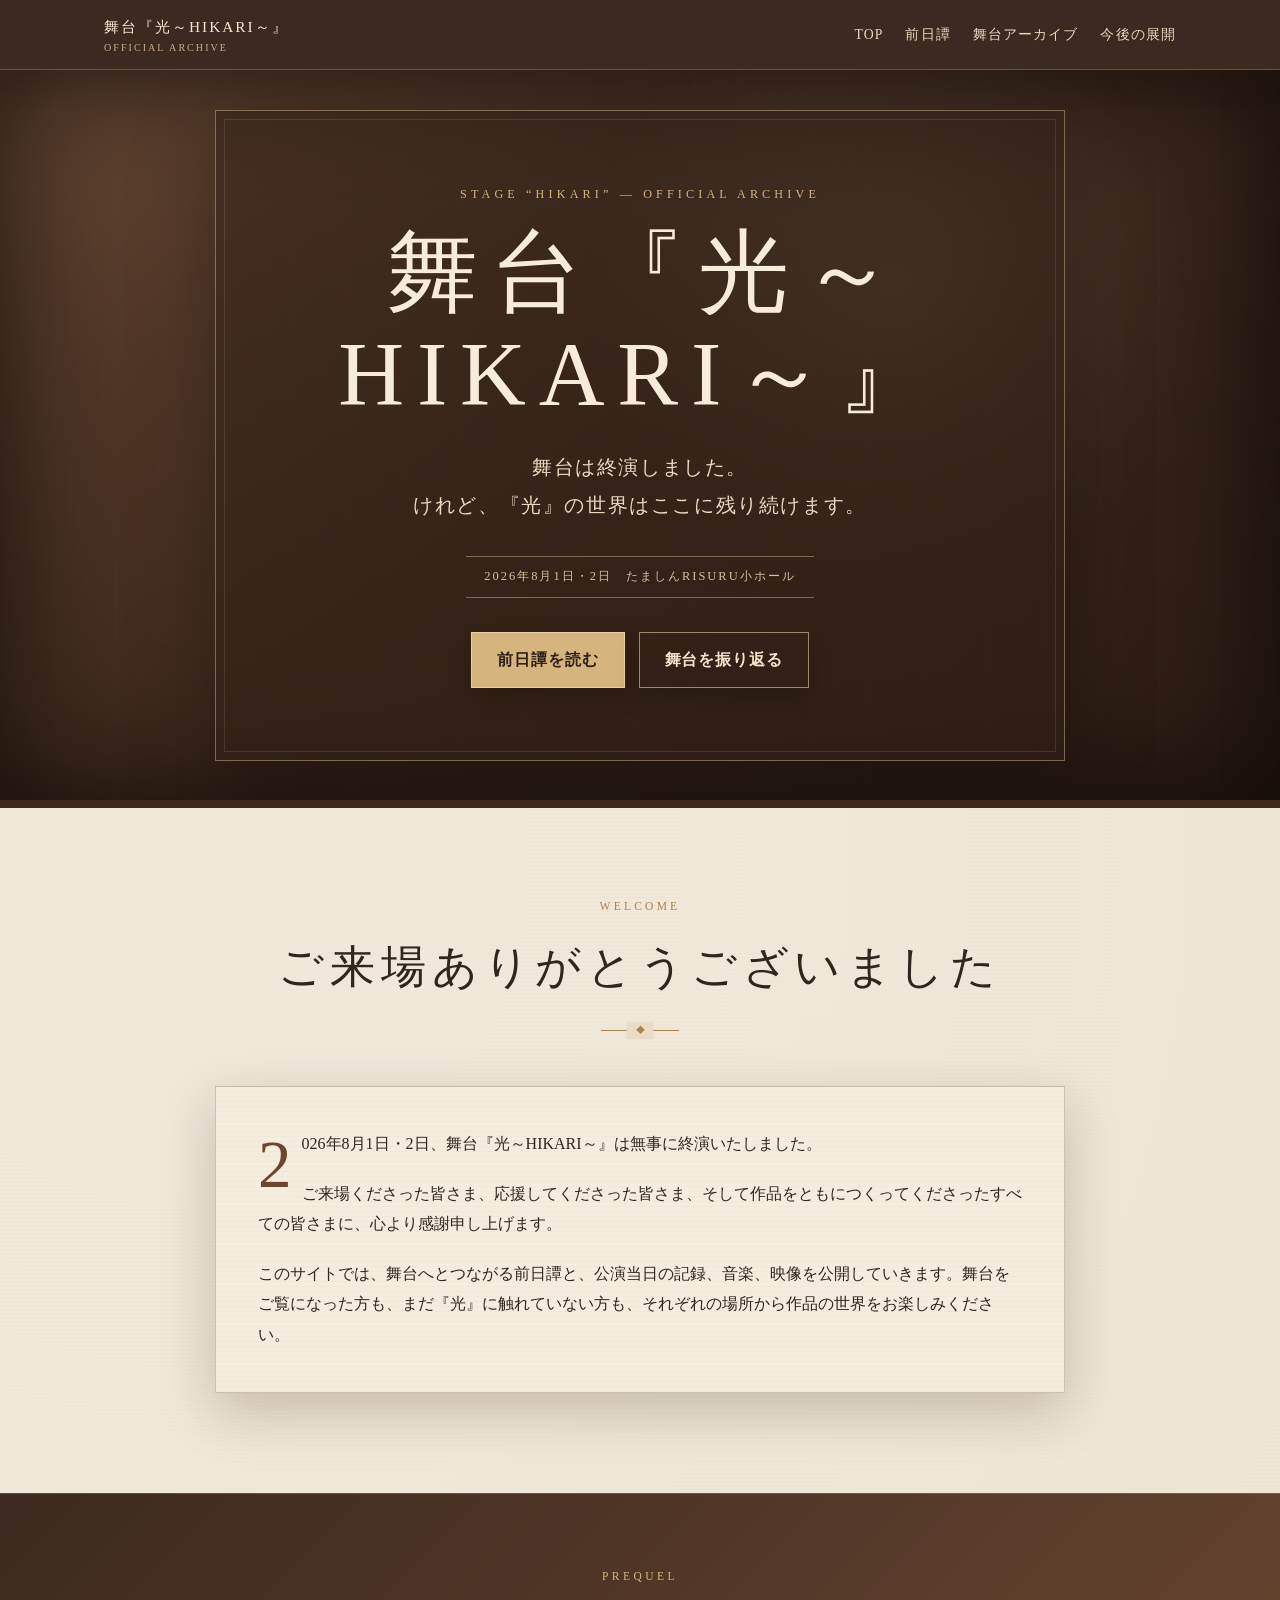
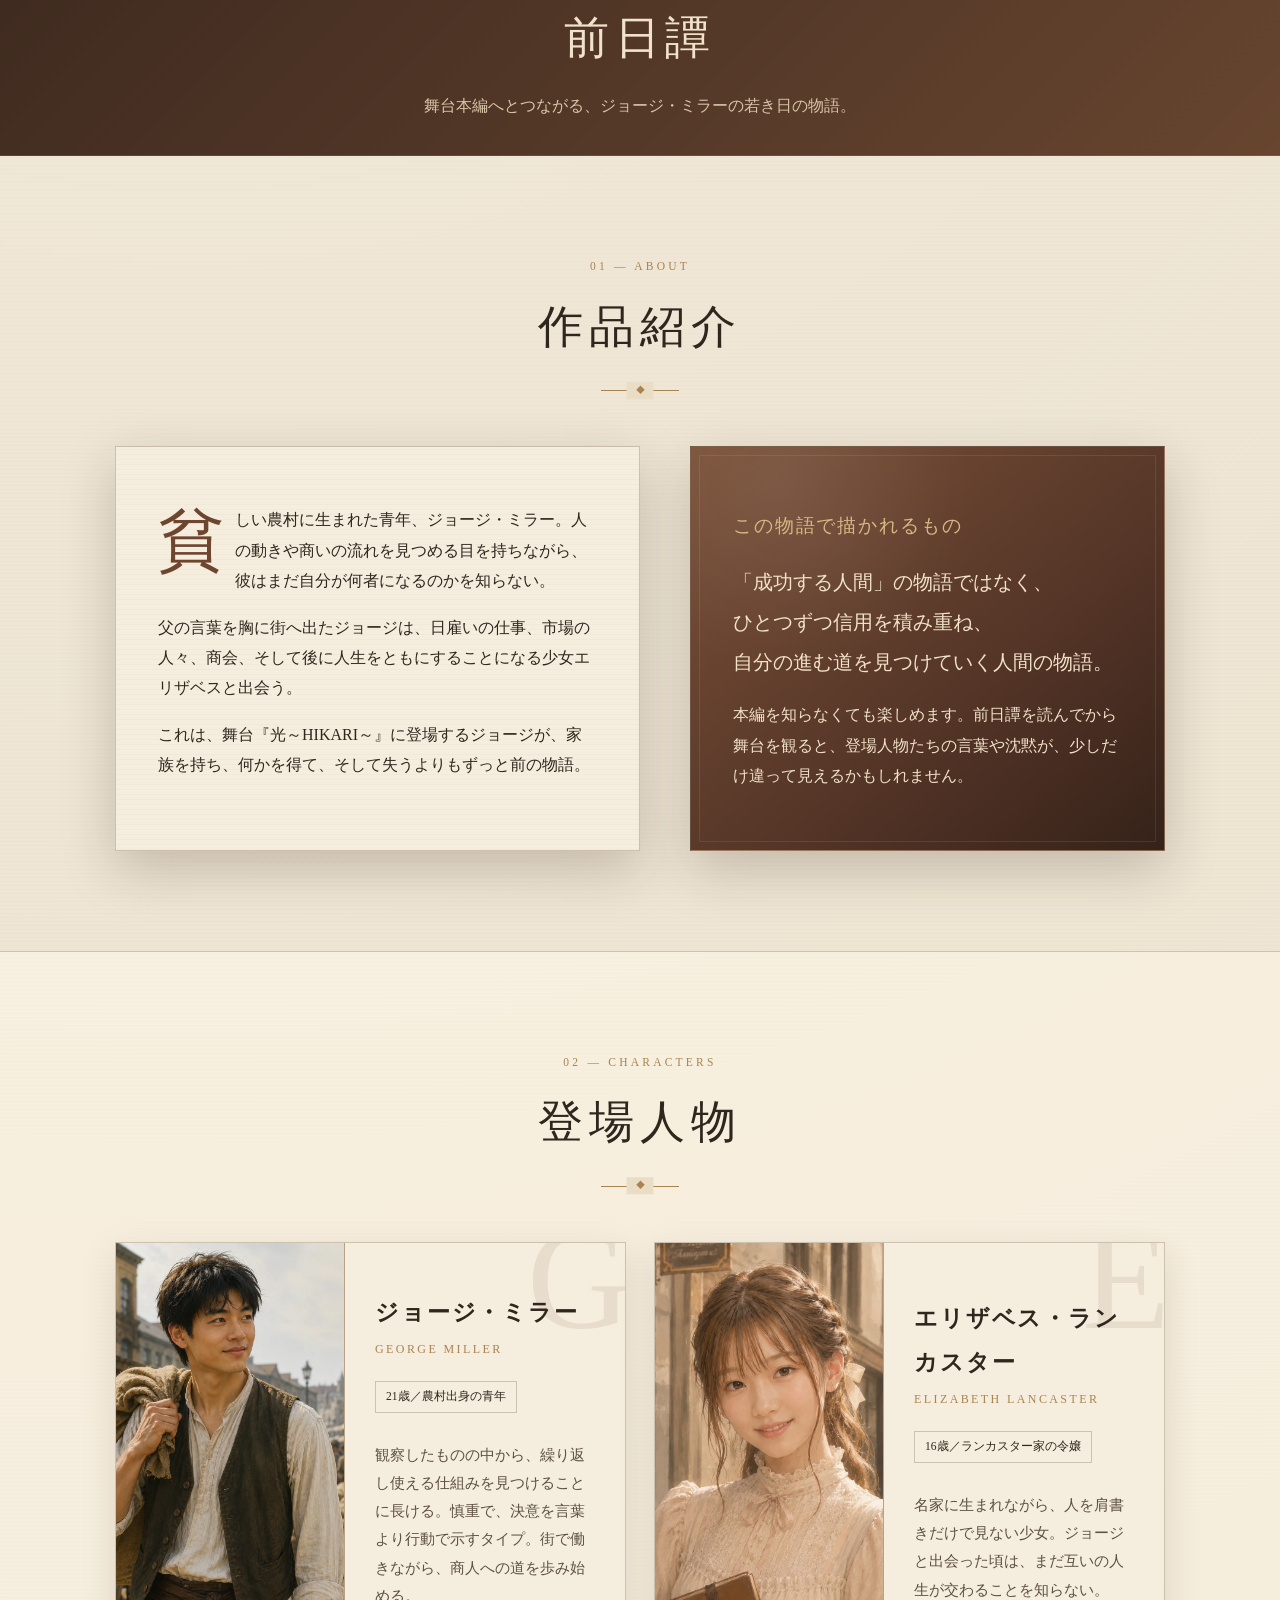
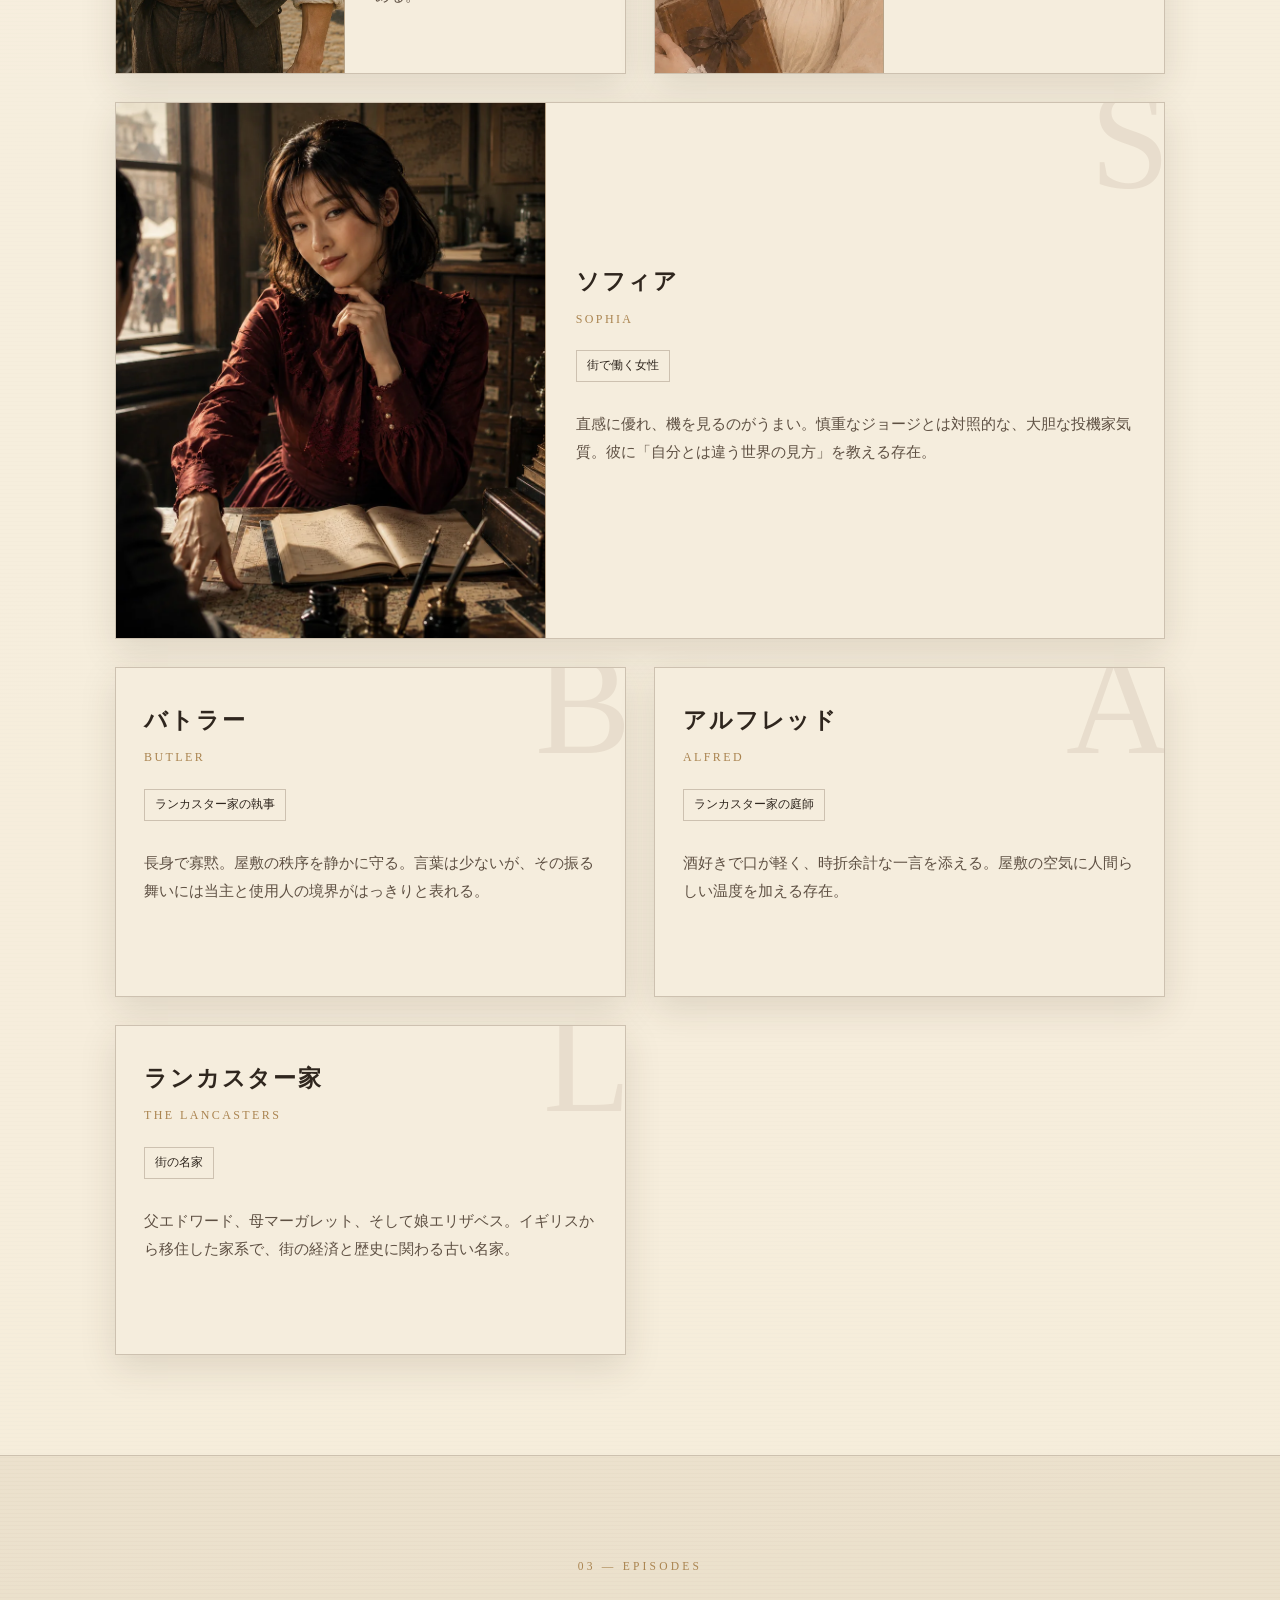
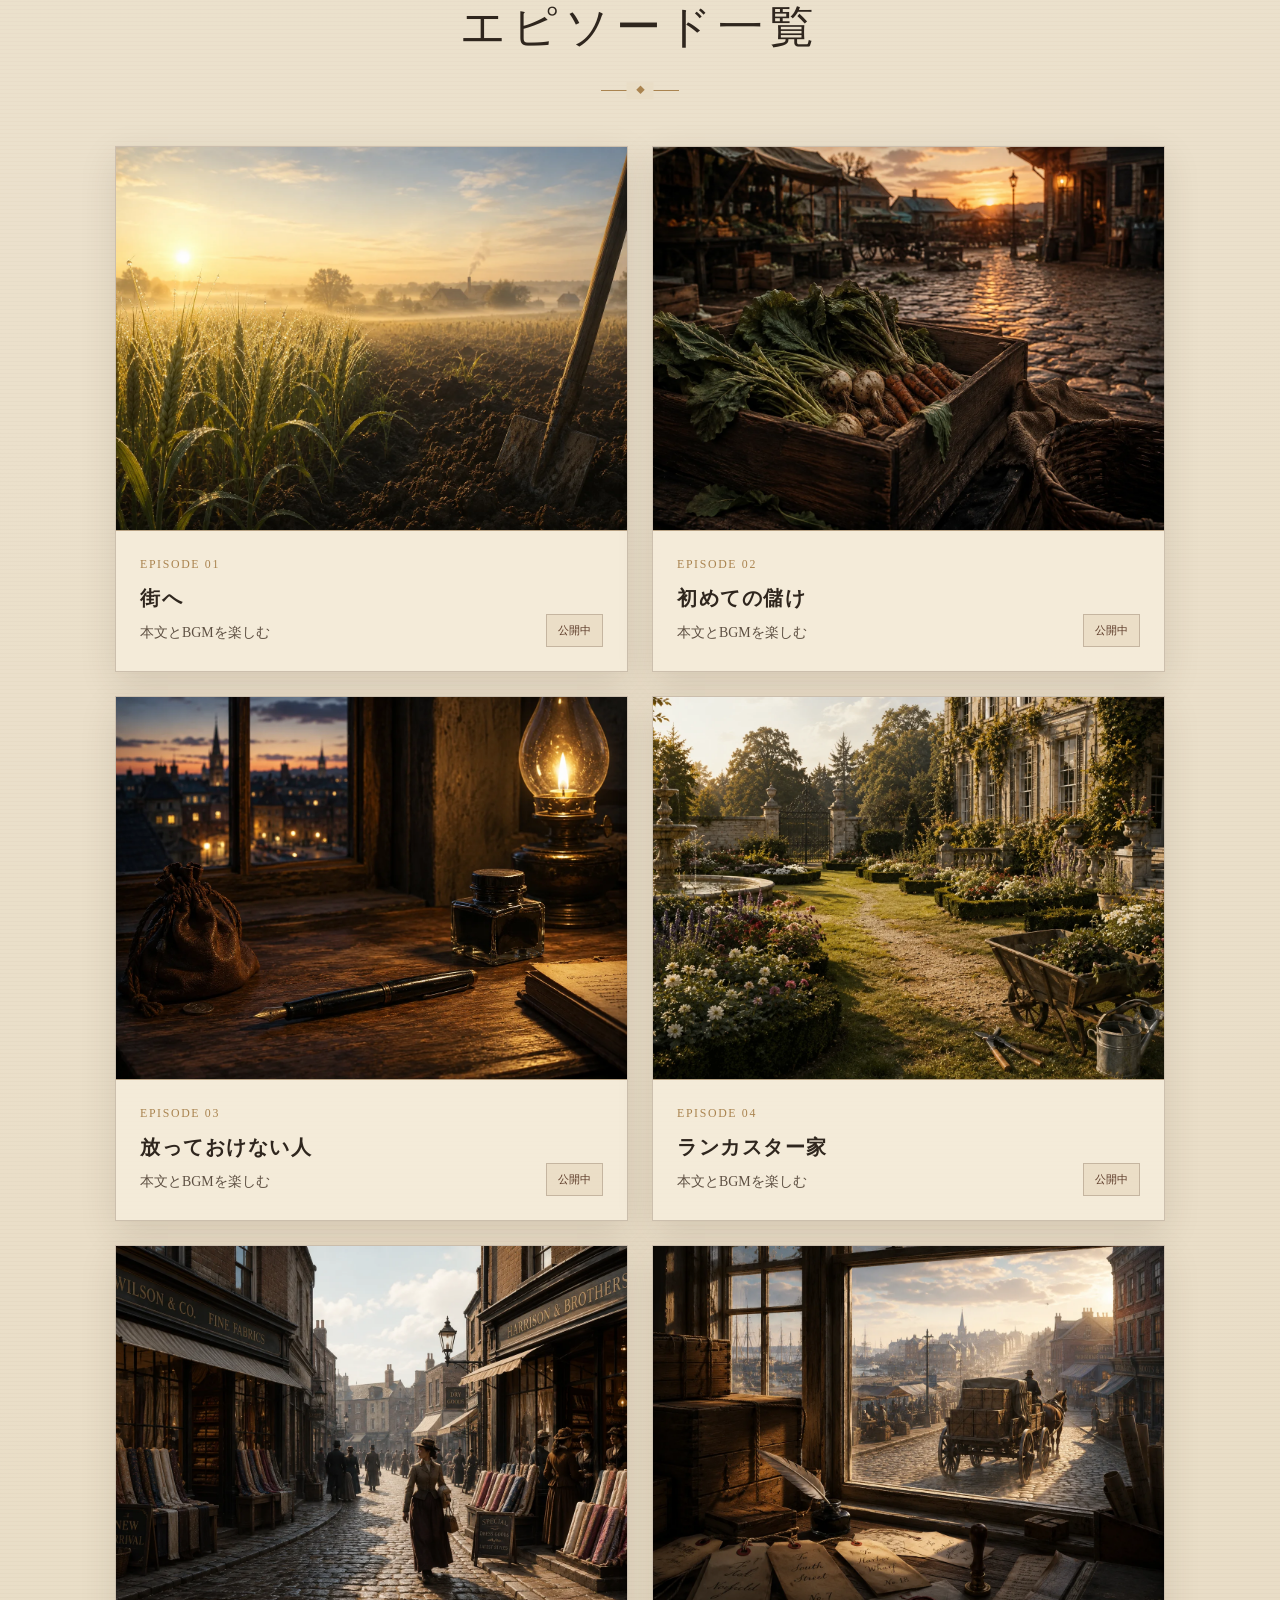
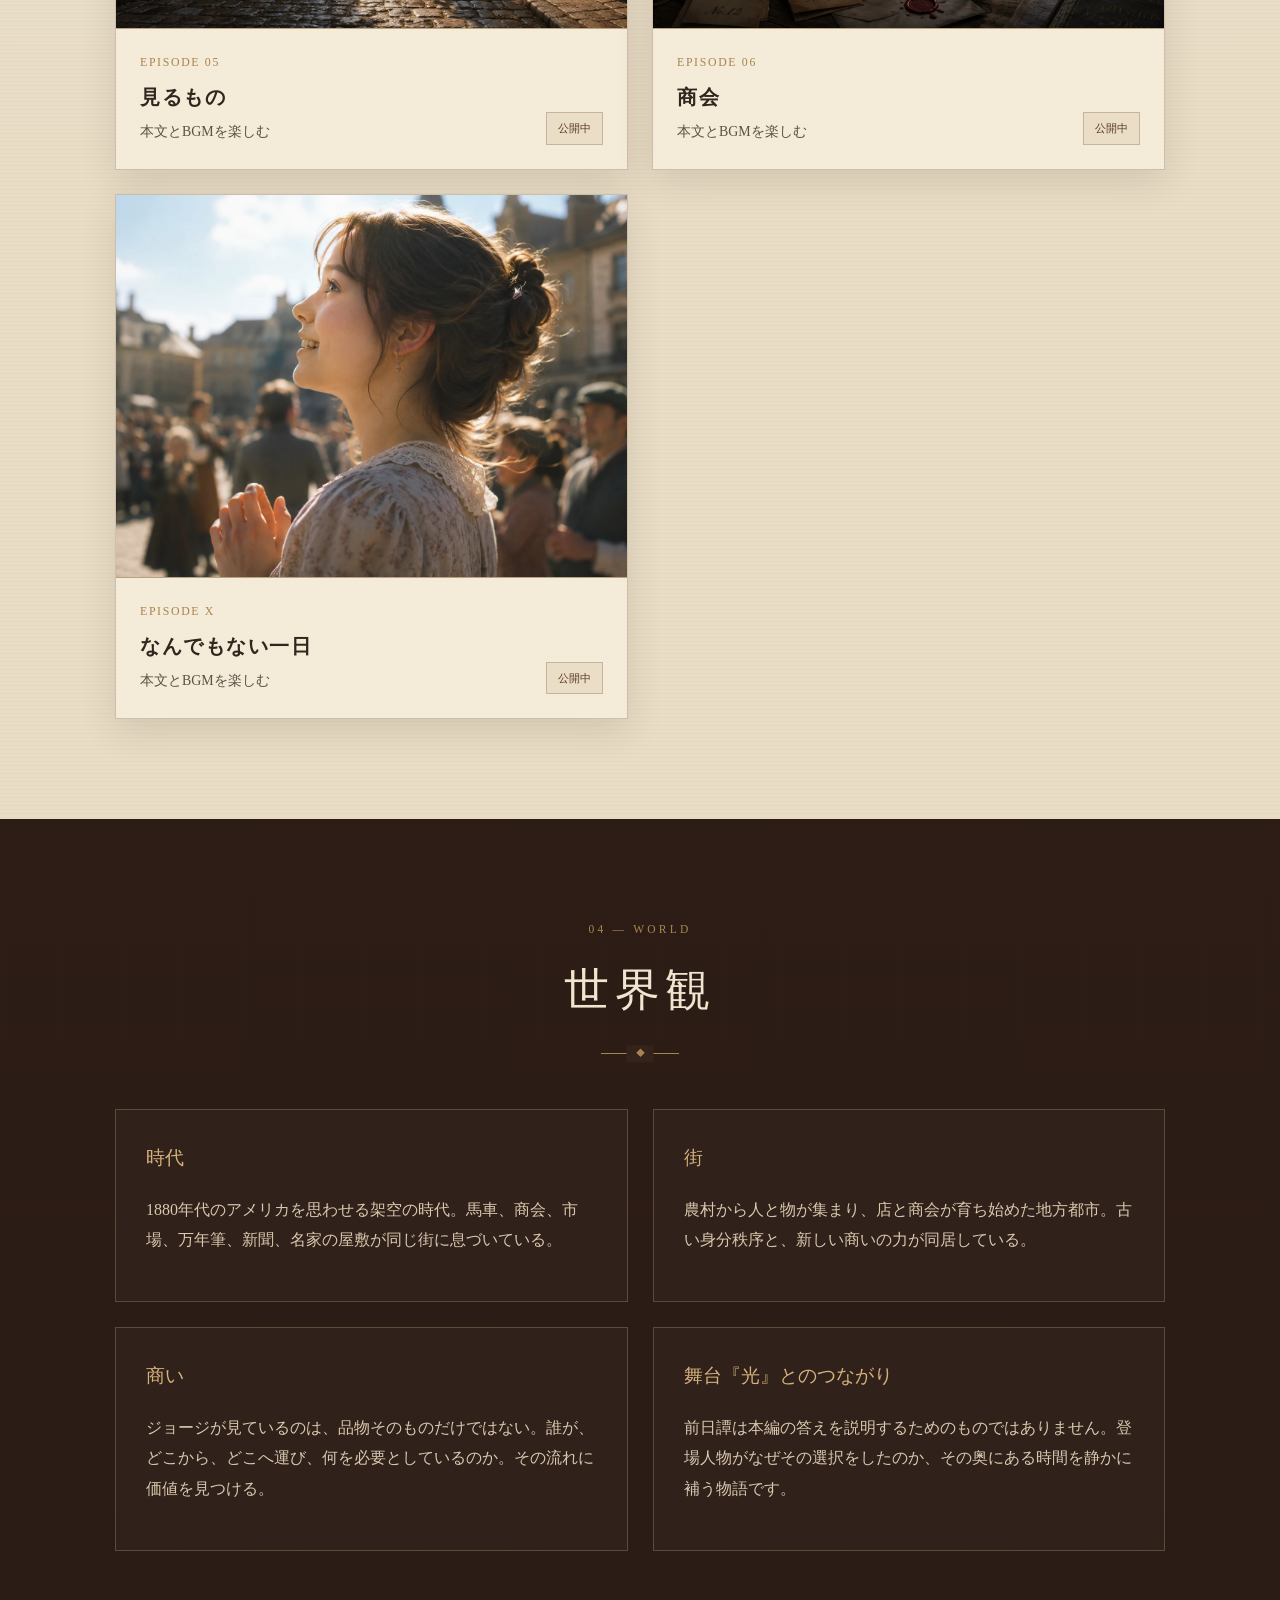
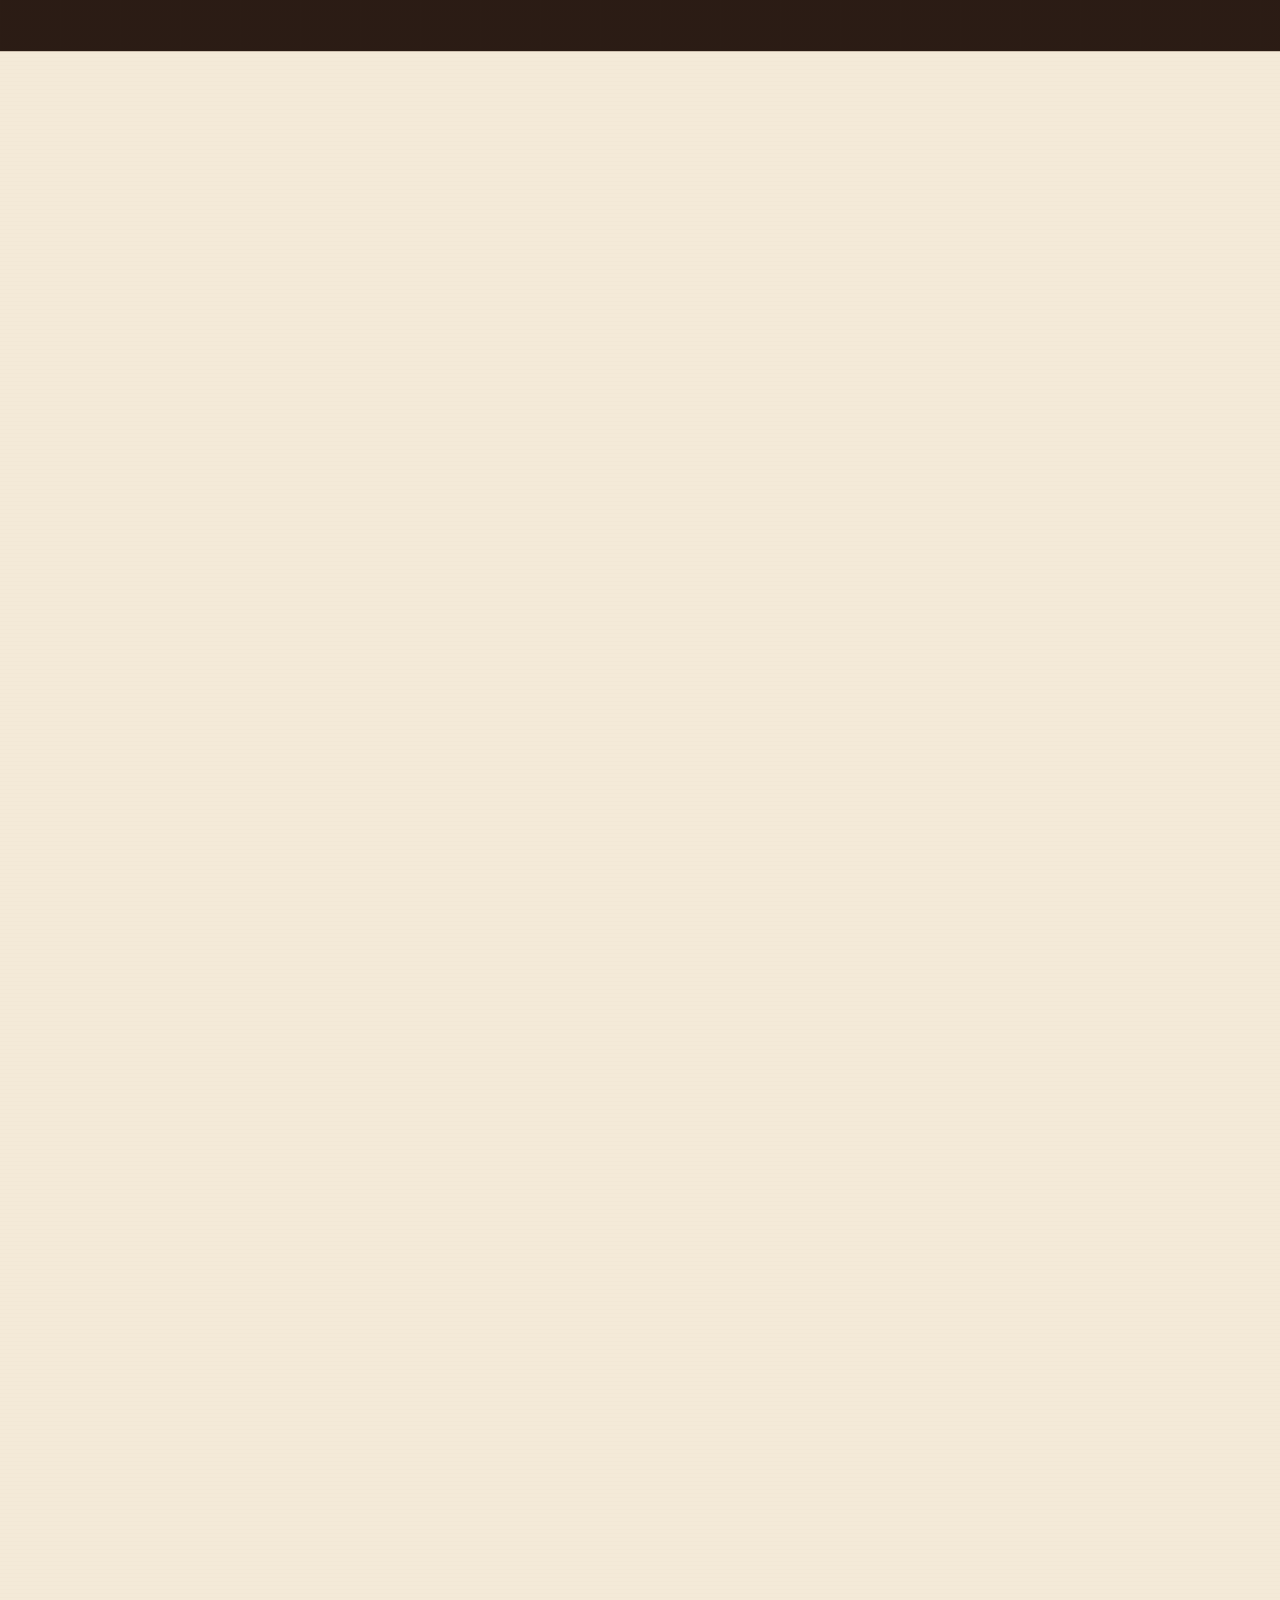
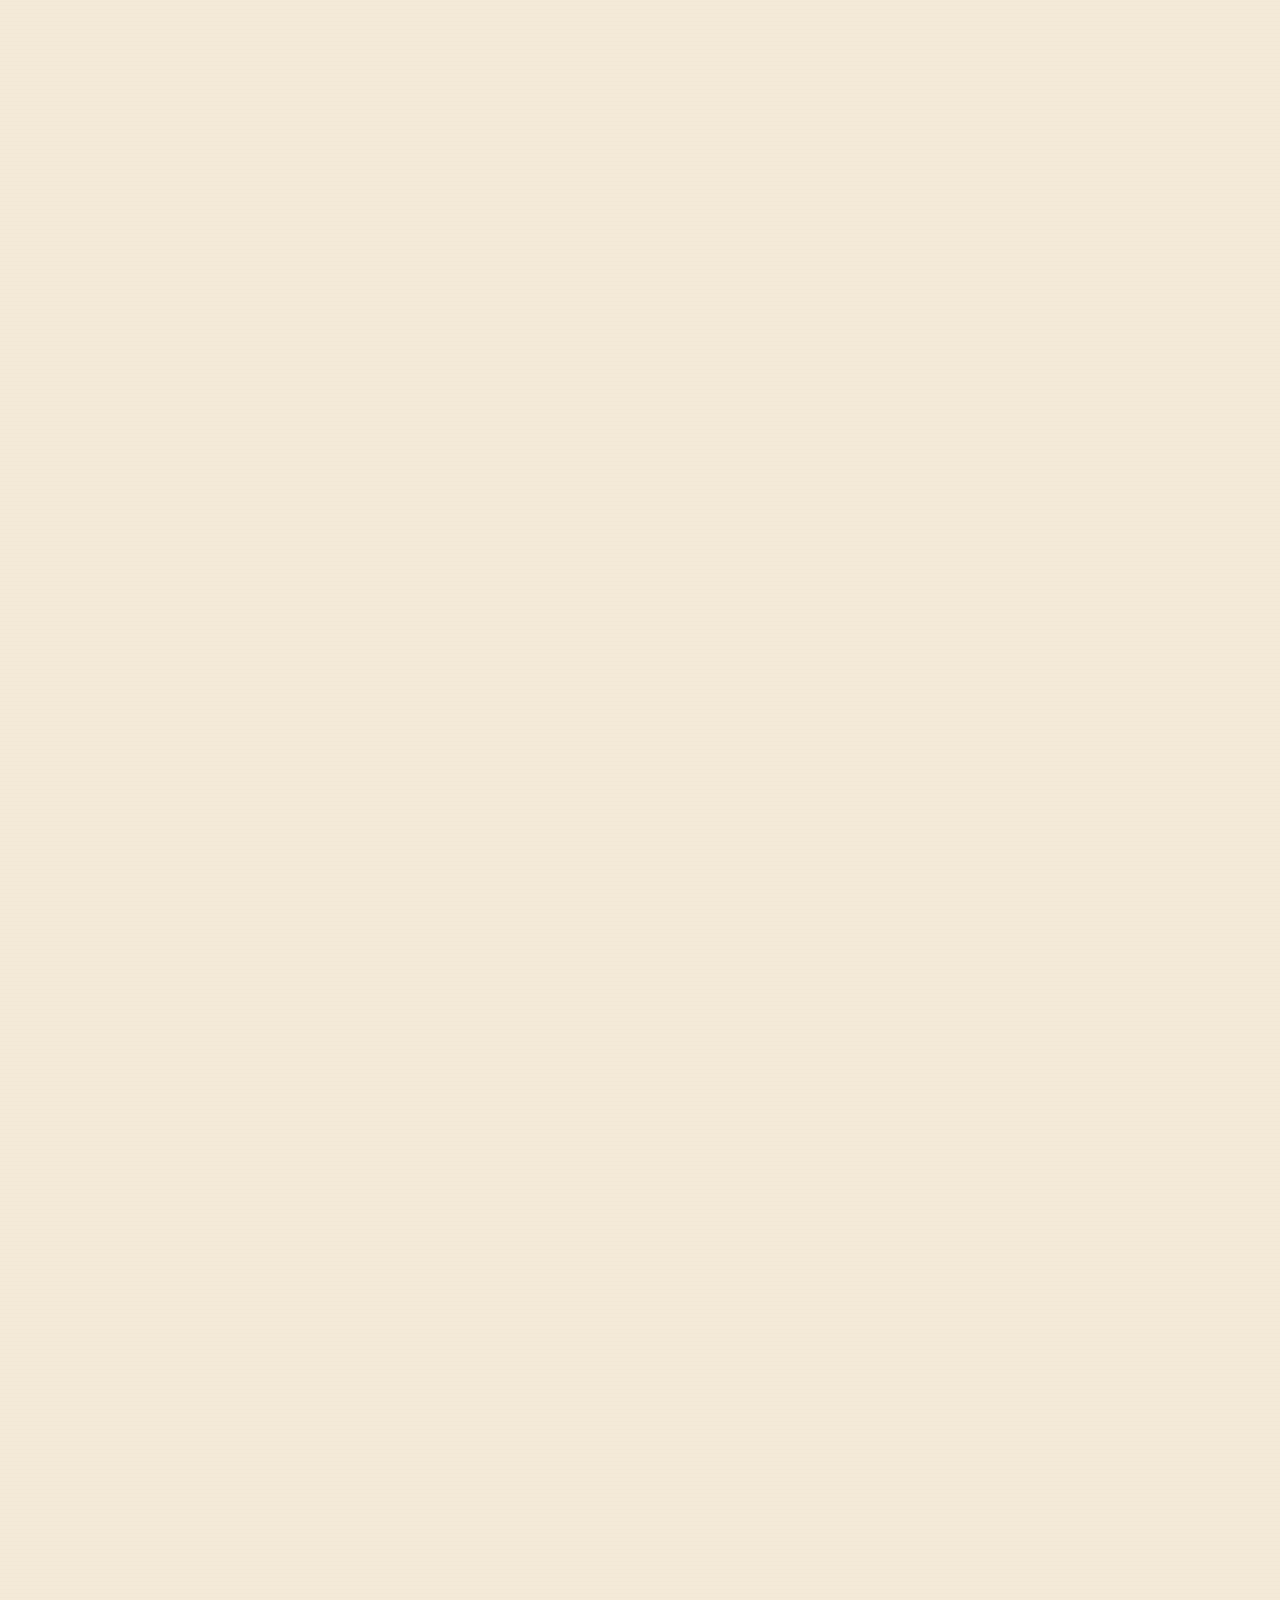
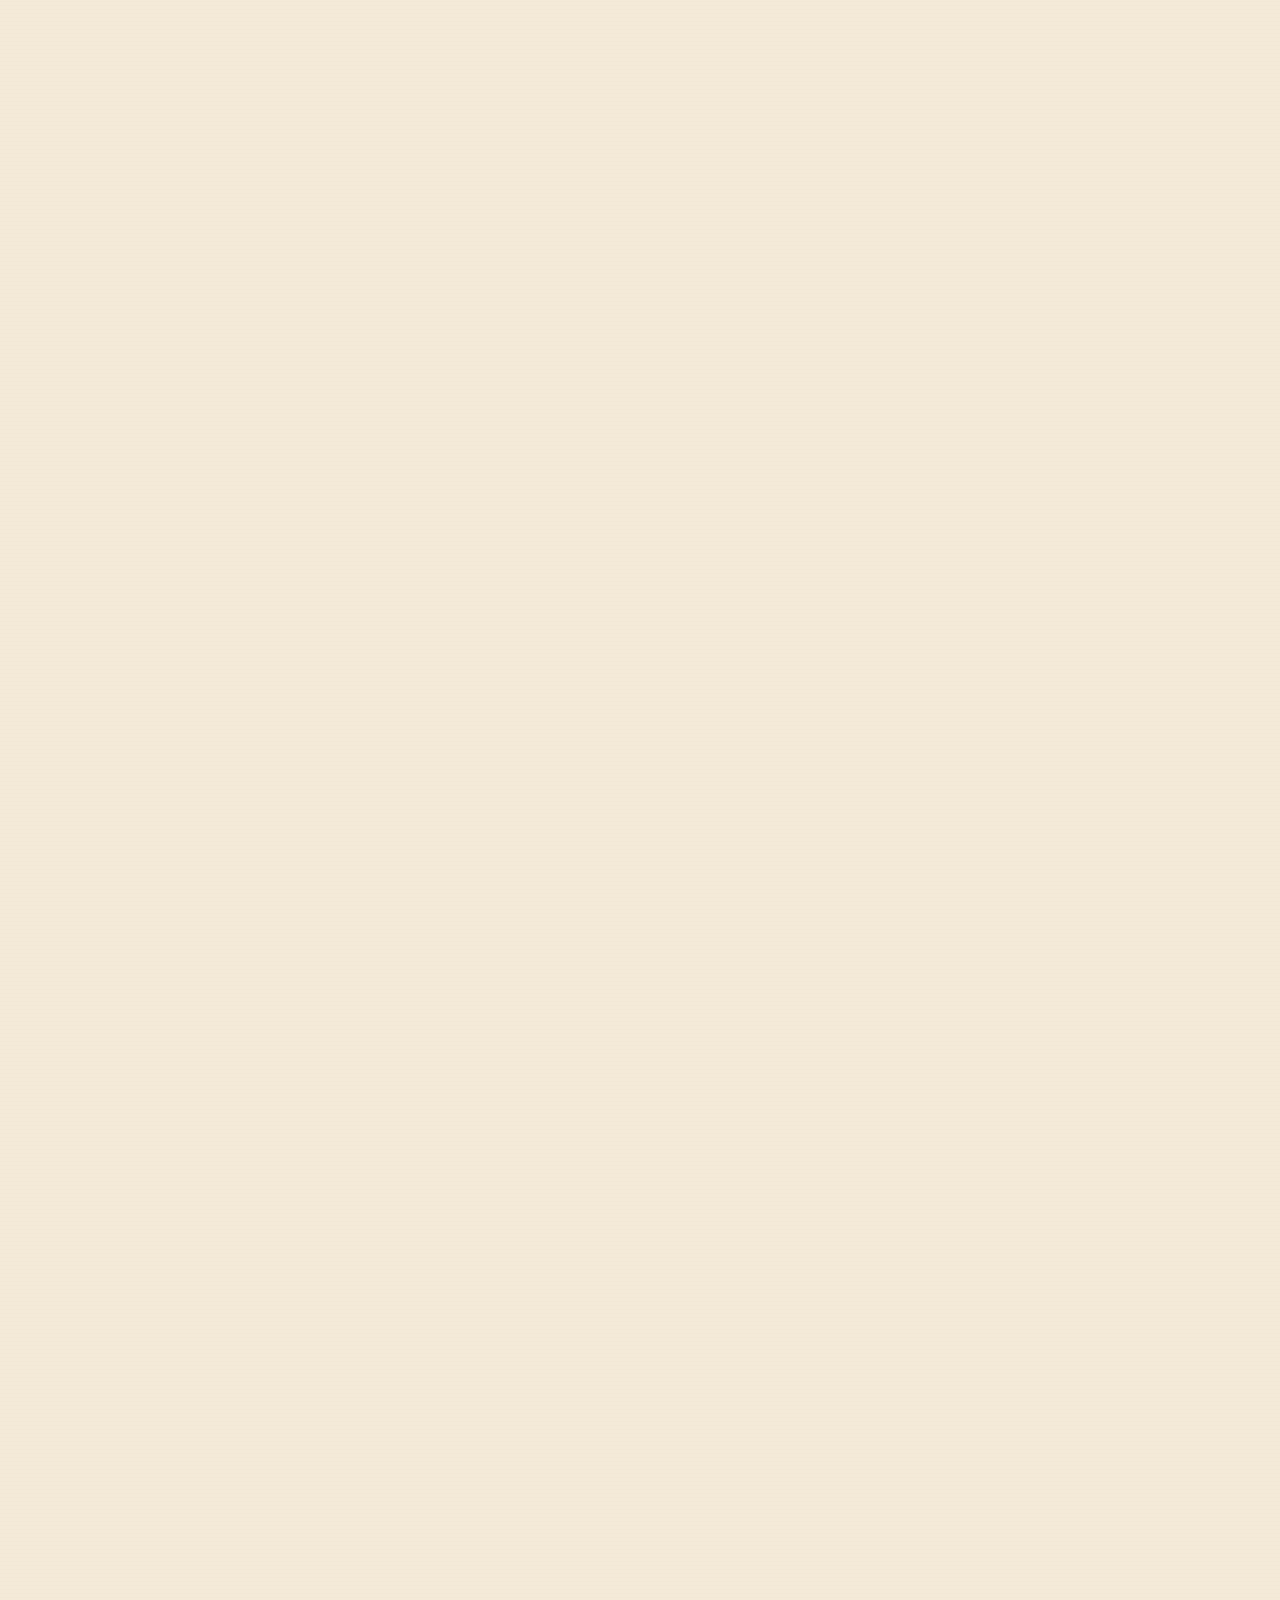
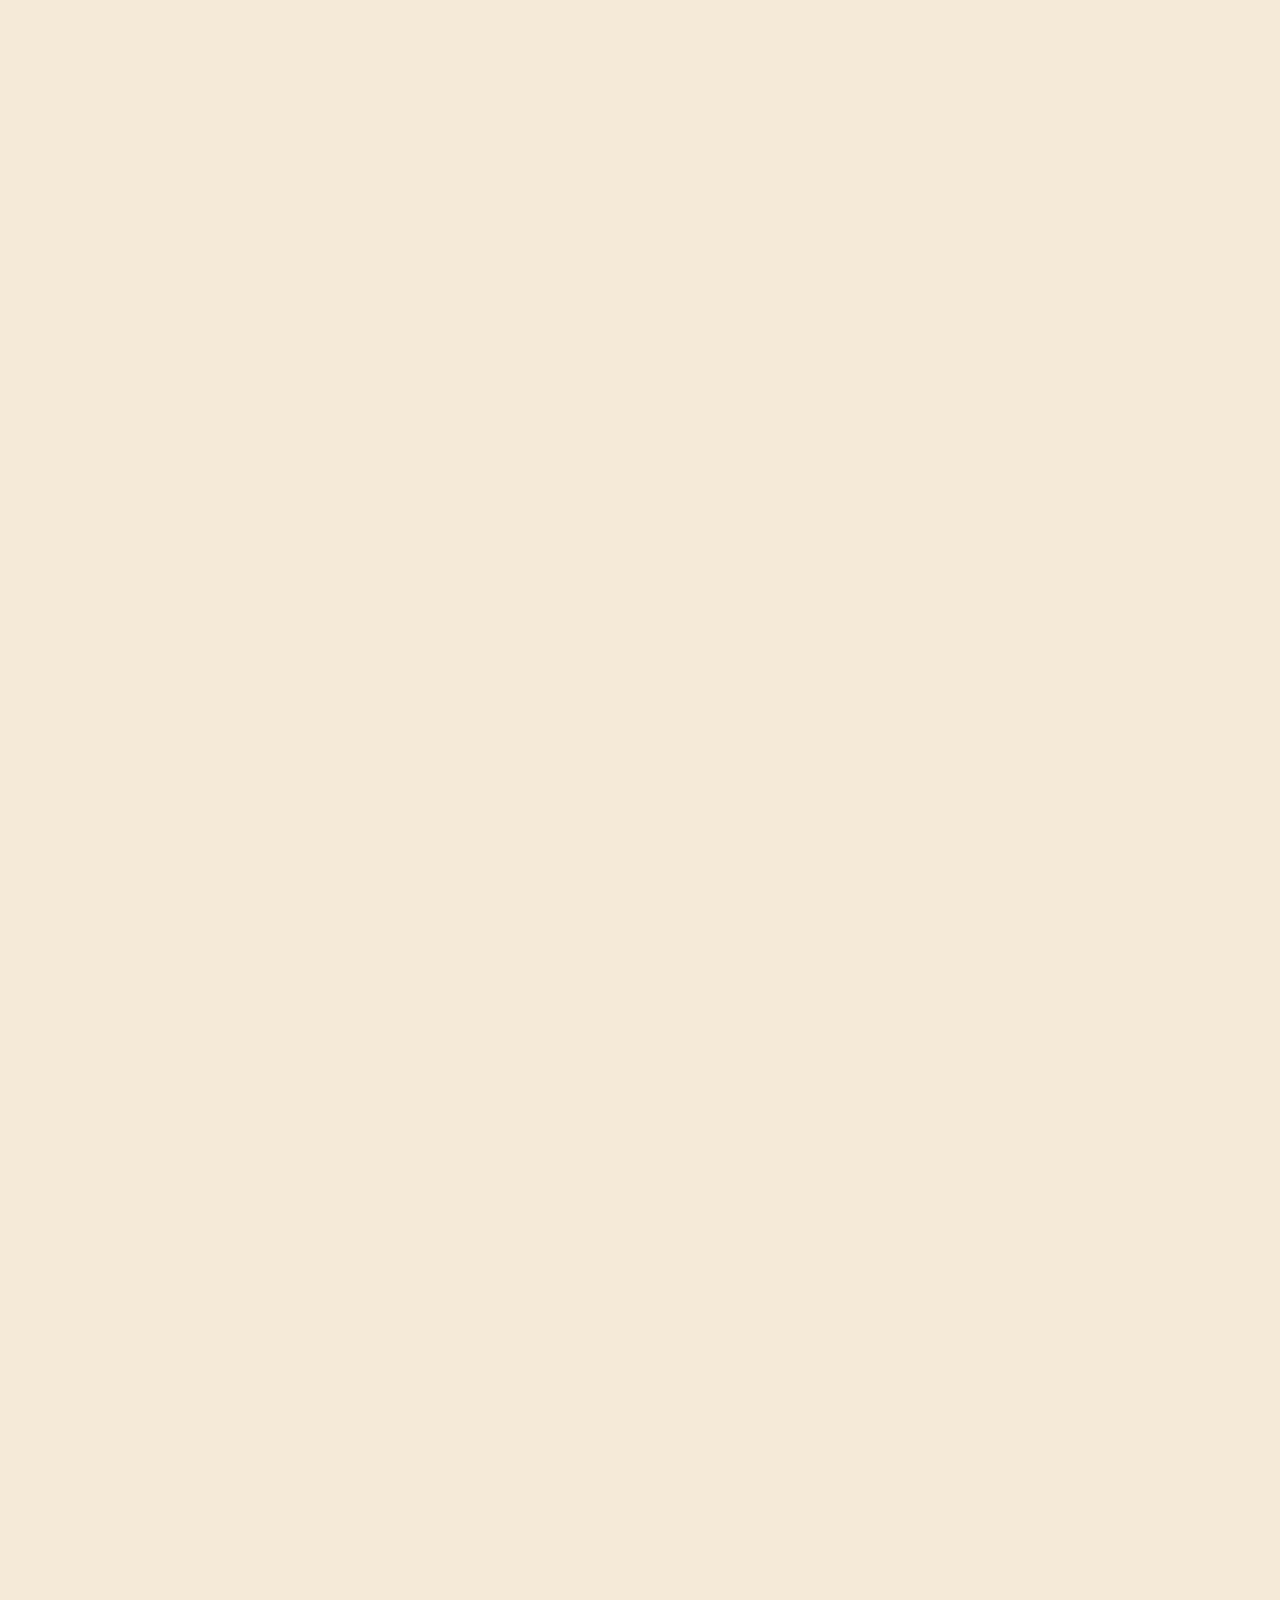
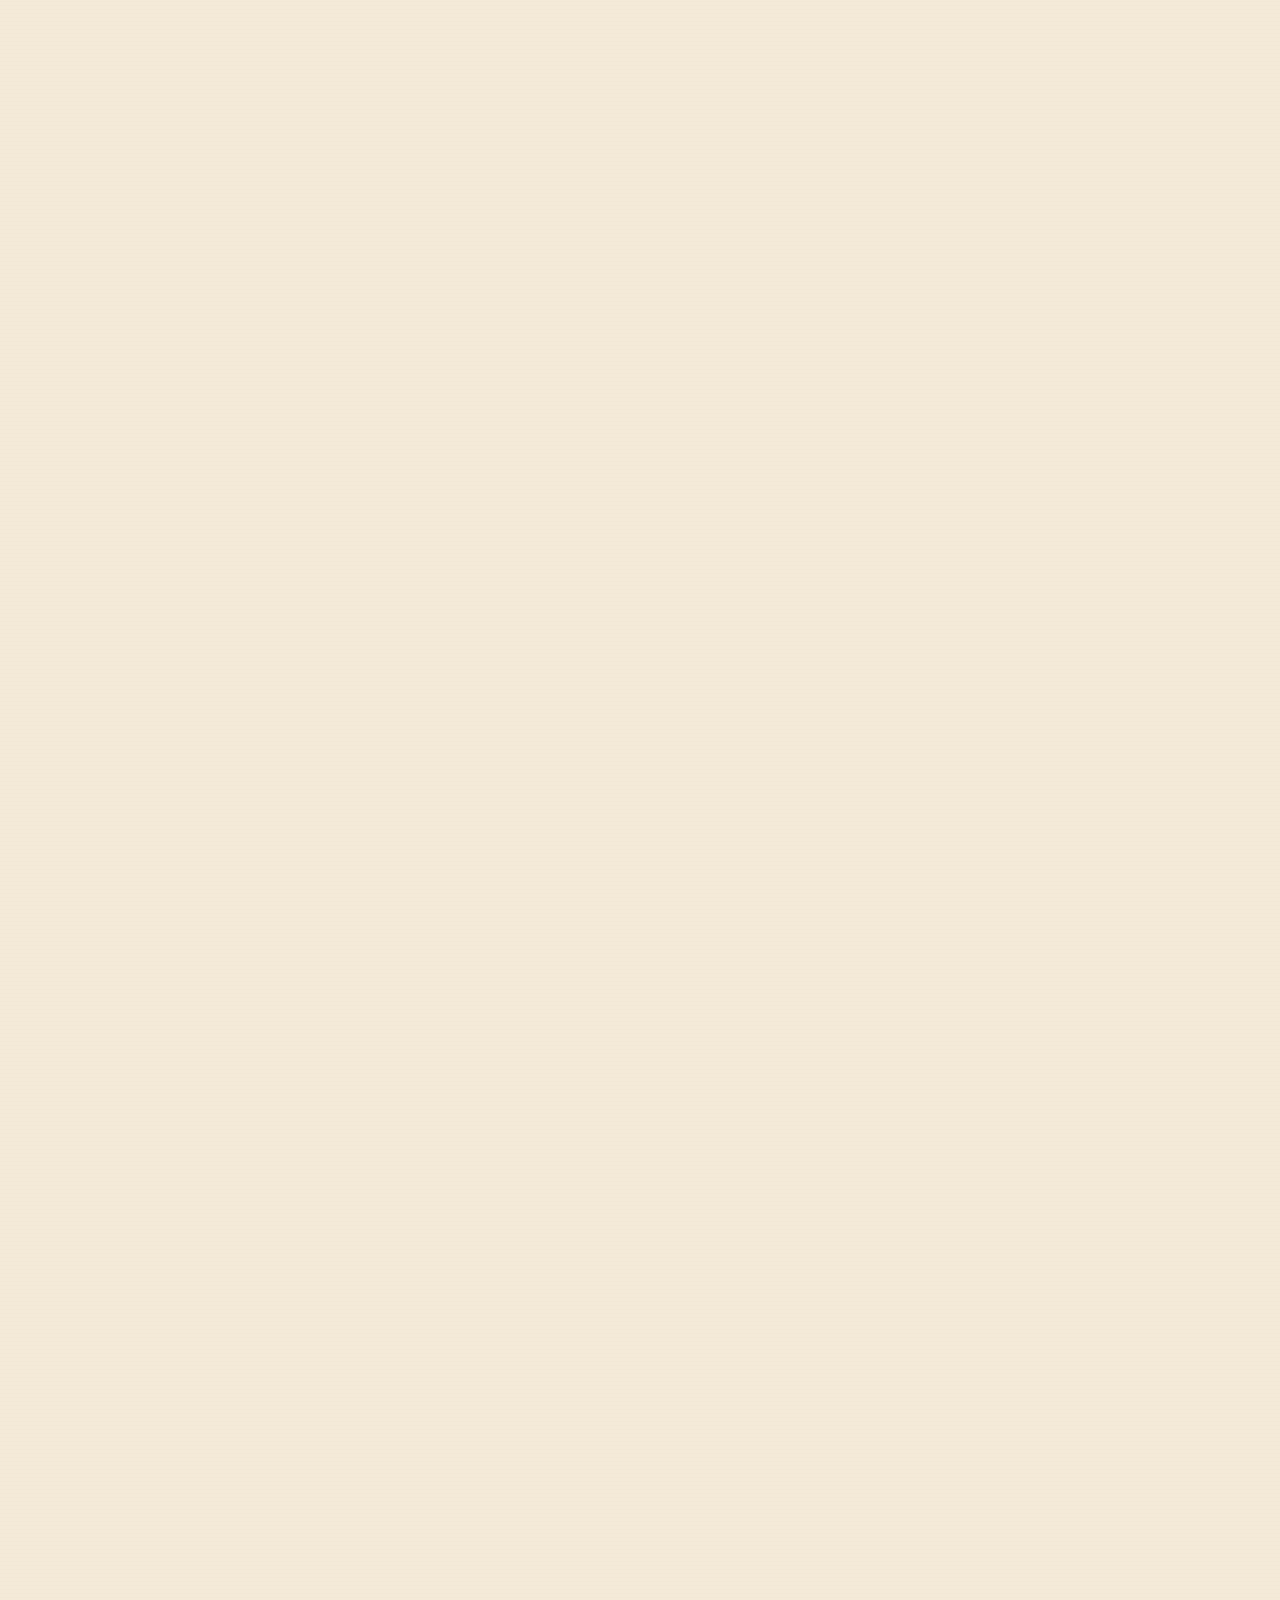
==== commit 33de9a16: "Add files via upload" ====
--- a/index.html
+++ b/index.html
@@ -537,6 +537,30 @@
     .media-card h4 { margin:10px 0 12px; font-size:1.25rem; }
     .media-card p { color:var(--ink-soft); }
     .coming-label { display:inline-block; margin-top:10px; padding:5px 10px; border:1px solid var(--line); font-size:.68rem; letter-spacing:.1em; }
+    .song-note { margin: 0 0 28px; padding: 16px 18px; color: var(--ink-soft); background: rgba(170,132,80,.08); border-left: 4px solid var(--gold); font-size: .88rem; }
+    .song-timeline { position: relative; display: grid; gap: 22px; margin-top: 28px; }
+    .song-timeline::before { content: ""; position: absolute; left: 48px; top: 18px; bottom: 18px; width: 1px; background: var(--line); }
+    .song-card { position: relative; display: grid; grid-template-columns: 96px minmax(0,1fr); gap: 22px; padding: 26px 28px; background: var(--paper-light); border: 1px solid var(--line); box-shadow: 0 10px 28px rgba(58,38,26,.1); }
+    .song-scene { position: relative; z-index: 1; align-self: start; padding: 7px 8px; text-align: center; color: var(--leather-dark); background: var(--paper-light); border: 1px solid var(--gold); font-size: .7rem; letter-spacing: .12em; }
+    .song-content h4 { margin: 0 0 5px; font-size: 1.35rem; letter-spacing: .06em; }
+    .song-artist { margin: 0 0 12px; color: var(--gold); font-size: .78rem; letter-spacing: .12em; }
+    .song-description { margin: 0 0 18px; color: var(--ink-soft); }
+    .youtube-link { display: inline-flex; align-items: center; justify-content: center; min-height: 44px; padding: 9px 17px; color: #f8ead3; background: var(--leather-dark); border: 1px solid var(--leather-dark); text-decoration: none; font-size: .82rem; letter-spacing: .08em; transition: transform .2s ease, background .2s ease; }
+    .youtube-link:hover { transform: translateY(-2px); background: var(--leather); }
+    .youtube-card { overflow: hidden; padding: 0; }
+    .youtube-thumb { position: relative; display: block; aspect-ratio: 16 / 9; overflow: hidden; background: #2d2019; }
+    .youtube-thumb img { width: 100%; height: 100%; object-fit: cover; transition: transform .3s ease, filter .3s ease; }
+    .youtube-thumb::after { content: "▶"; position: absolute; left: 50%; top: 50%; transform: translate(-50%,-50%); display: grid; place-items: center; width: 66px; height: 46px; padding-left: 3px; color: white; background: #c62828; border-radius: 12px; box-shadow: 0 8px 24px rgba(0,0,0,.34); font-family: Arial, sans-serif; font-size: 1.25rem; transition: transform .2s ease, background .2s ease; }
+    .youtube-thumb:hover img { transform: scale(1.035); filter: brightness(.82); }
+    .youtube-thumb:hover::after { transform: translate(-50%,-50%) scale(1.08); background: #e62117; }
+    .youtube-card-body { padding: 24px 26px 27px; }
+    .youtube-card-body h4 { margin: 8px 0 6px; }
+    .youtube-card-body .song-artist { margin-bottom: 12px; }
+    .youtube-action { display: inline-flex; align-items: center; gap: 8px; min-height: 44px; padding: 9px 17px; color: #fff; background: #c62828; border: 1px solid #c62828; text-decoration: none; font-family: inherit; font-size: .82rem; letter-spacing: .06em; transition: transform .2s ease, background .2s ease; }
+    .youtube-action::before { content: "▶"; font-family: Arial, sans-serif; font-size: .78rem; }
+    .youtube-action:hover { transform: translateY(-2px); background: #e62117; }
+    .coming-card { display: flex; flex-direction: column; justify-content: center; min-height: 250px; background: linear-gradient(145deg, rgba(110,70,48,.08), rgba(170,132,80,.08)), var(--paper-light); }
+
     .future-section { color:#f2e5cf; background:linear-gradient(rgba(39,27,22,.92),rgba(39,27,22,.96)),radial-gradient(circle at 50% 0%,rgba(212,180,126,.25),transparent 45%); }
     .future-card { max-width:760px; margin:0 auto; padding:70px 28px; text-align:center; border:1px solid rgba(222,194,151,.28); }
     .future-card > span { color:#d4b47e; letter-spacing:.32em; font-size:.76rem; }
@@ -568,6 +592,9 @@
       section { padding: 78px 18px; }
       .nav-wrap { padding: 10px 16px; }
       .character-grid, .episode-list, .archive-grid, .documents-grid, .media-grid { grid-template-columns: 1fr; }
+      .song-timeline::before { display:none; }
+      .song-card { grid-template-columns: 1fr; gap: 14px; padding: 22px; }
+      .song-scene { justify-self: start; }
       .performance-info div { grid-template-columns: 1fr; }
       .performance-info dt { padding-bottom: 5px; }
       .performance-info dd { padding-top: 5px; }
@@ -805,7 +832,7 @@
             <div><dt>会場</dt><dd>たましんRISURU小ホール</dd></div>
             <div><dt>主催</dt><dd>NPO法人脳響トーンシステム／たちかわ演劇祭実行委員会</dd></div>
             <div><dt>脚本・演出</dt><dd>多加野 詩子</dd></div>
-            <div><dt>プロデューサー</dt><dd>板本 久美子</dd></div>
+            <div><dt>プロデューサー</dt><dd>榎本 久美子</dd></div>
           </dl>
         </article>
 
@@ -841,18 +868,116 @@
 
         <article class="archive-block">
           <h3>音楽</h3>
-          <p class="archive-lead">舞台のために生まれた公式オリジナル楽曲と、登場人物をイメージして制作された非公式イメージソングを公開予定です。</p>
           <div class="media-grid">
             <div class="media-card"><span class="media-label">OFFICIAL</span><h4>公式オリジナル楽曲</h4><p>YouTube公開後、こちらから視聴できます。</p><span class="coming-label">COMING SOON</span></div>
-            <div class="media-card"><span class="media-label">IMAGE SONGS</span><h4>非公式イメージソング</h4><p>ジョージ、エリザベス、ウィル、ソフィアの楽曲を掲載予定です。</p><span class="coming-label">COMING SOON</span></div>
+          </div>
+
+          <h3 style="margin-top:46px">非公式イメージソング</h3>
+          <p class="song-note">本楽曲は、舞台本編をイメージして制作された非公式イメージソングです。</p>
+          <div class="song-timeline">
+            <article class="song-card youtube-card">
+              <div class="song-scene">SCENE 1</div>
+              <div>
+                <a class="youtube-thumb" href="https://youtu.be/mzhoipAHqMM" target="_blank" rel="noopener noreferrer" aria-label="音のない祝福をYouTubeで聴く">
+                  <img src="https://i.ytimg.com/vi/mzhoipAHqMM/hqdefault.jpg" loading="lazy" decoding="async" alt="音のない祝福 YouTubeサムネイル">
+                </a>
+                <div class="youtube-card-body">
+                  <h4>音のない祝福</h4>
+                  <p class="song-artist">― ジョージ イメージソング ―</p>
+                  <p class="song-description">第1場で、ウィルの誕生を待つ父親ジョージの心情を歌った楽曲です。</p>
+                  <a class="youtube-action" href="https://youtu.be/mzhoipAHqMM" target="_blank" rel="noopener noreferrer">YouTubeで聴く</a>
+                </div>
+              </div>
+            </article>
+            <article class="song-card youtube-card">
+              <div class="song-scene">SCENE 3</div>
+              <div>
+                <a class="youtube-thumb" href="https://youtu.be/Gi8KhBZD6BE" target="_blank" rel="noopener noreferrer" aria-label="教えてくれたをYouTubeで聴く">
+                  <img src="https://i.ytimg.com/vi/Gi8KhBZD6BE/hqdefault.jpg" loading="lazy" decoding="async" alt="教えてくれた YouTubeサムネイル">
+                </a>
+                <div class="youtube-card-body">
+                  <h4>教えてくれた</h4>
+                  <p class="song-artist">― エリザベス イメージソング ―</p>
+                  <p class="song-description">第3場で、エリザベスがウィルの優しさに触れ、母親としての決意を新たにする気持ちを歌った楽曲です。</p>
+                  <a class="youtube-action" href="https://youtu.be/Gi8KhBZD6BE" target="_blank" rel="noopener noreferrer">YouTubeで聴く</a>
+                </div>
+              </div>
+            </article>
+            <article class="song-card youtube-card">
+              <div class="song-scene">SCENE 7</div>
+              <div>
+                <a class="youtube-thumb" href="https://youtu.be/-koO-X4yvgY" target="_blank" rel="noopener noreferrer" aria-label="見ないでくれをYouTubeで聴く">
+                  <img src="https://i.ytimg.com/vi/-koO-X4yvgY/hqdefault.jpg" loading="lazy" decoding="async" alt="見ないでくれ YouTubeサムネイル">
+                </a>
+                <div class="youtube-card-body">
+                  <h4>見ないでくれ</h4>
+                  <p class="song-artist">― ジョージ イメージソング ―</p>
+                  <p class="song-description">第7場で、現実を直視できず、罪悪感で心が壊れていくジョージを激しく歌った楽曲です。</p>
+                  <a class="youtube-action" href="https://youtu.be/-koO-X4yvgY" target="_blank" rel="noopener noreferrer">YouTubeで聴く</a>
+                </div>
+              </div>
+            </article>
+            <article class="song-card youtube-card">
+              <div class="song-scene">SCENE 9</div>
+              <div>
+                <a class="youtube-thumb" href="https://youtu.be/mwFh8Q2diGI" target="_blank" rel="noopener noreferrer" aria-label="はじめてのことばをYouTubeで聴く">
+                  <img src="https://i.ytimg.com/vi/mwFh8Q2diGI/hqdefault.jpg" loading="lazy" decoding="async" alt="はじめてのことば YouTubeサムネイル">
+                </a>
+                <div class="youtube-card-body">
+                  <h4>はじめてのことば</h4>
+                  <p class="song-artist">― ウィル イメージソング ―</p>
+                  <p class="song-description">第9場で、ウィルの世界に初めて言葉が生まれるシーンを歌った楽曲です。</p>
+                  <a class="youtube-action" href="https://youtu.be/mwFh8Q2diGI" target="_blank" rel="noopener noreferrer">YouTubeで聴く</a>
+                </div>
+              </div>
+            </article>
+            <article class="song-card youtube-card">
+              <div class="song-scene">FINALE</div>
+              <div>
+                <a class="youtube-thumb" href="https://youtu.be/Ui_bl-OWOpE" target="_blank" rel="noopener noreferrer" aria-label="ここにある光をYouTubeで聴く">
+                  <img src="https://i.ytimg.com/vi/Ui_bl-OWOpE/hqdefault.jpg" loading="lazy" decoding="async" alt="ここにある光 YouTubeサムネイル">
+                </a>
+                <div class="youtube-card-body">
+                  <h4>ここにある光</h4>
+                  <p class="song-artist">― ジョージ＆エリザベス イメージソング ―</p>
+                  <p class="song-description">舞台の最後、ジョージとエリザベスが光（ウィル）とともに歩き出すシーンを歌った楽曲です。</p>
+                  <a class="youtube-action" href="https://youtu.be/Ui_bl-OWOpE" target="_blank" rel="noopener noreferrer">YouTubeで聴く</a>
+                </div>
+              </div>
+            </article>
+            <article class="song-card youtube-card">
+              <div class="song-scene">CHARACTER</div>
+              <div>
+                <a class="youtube-thumb" href="https://youtu.be/3F8LIIiSIoI" target="_blank" rel="noopener noreferrer" aria-label="風を見るをYouTubeで聴く">
+                  <img src="https://i.ytimg.com/vi/3F8LIIiSIoI/hqdefault.jpg" loading="lazy" decoding="async" alt="風を見る YouTubeサムネイル">
+                </a>
+                <div class="youtube-card-body">
+                  <h4>風を見る</h4>
+                  <p class="song-artist">― ソフィア テーマソング ―</p>
+                  <p class="song-description">みんな大好きソフィアのテーマソングです。</p>
+                  <a class="youtube-action" href="https://youtu.be/3F8LIIiSIoI" target="_blank" rel="noopener noreferrer">YouTubeで聴く</a>
+                </div>
+              </div>
+            </article>
           </div>
         </article>
 
         <article class="archive-block">
           <h3>映像</h3>
           <div class="media-grid">
-            <div class="media-card"><span class="media-label">MOVIE</span><h4>舞台総集編</h4><p>YouTube公開後、こちらから視聴できます。</p><span class="coming-label">COMING SOON</span></div>
-            <div class="media-card"><span class="media-label">CURTAIN CALL</span><h4>カーテンコール</h4><p>公演の最後を飾ったカーテンコール映像を掲載予定です。</p><span class="coming-label">COMING SOON</span></div>
+            <div class="media-card coming-card"><span class="media-label">MOVIE</span><h4>舞台総集編</h4><p>公開まで、もうしばらくお待ちください。</p><span class="coming-label">COMING SOON</span></div>
+            <article class="media-card youtube-card">
+              <a class="youtube-thumb" href="https://youtu.be/rYoYiy9bSmQ" target="_blank" rel="noopener noreferrer" aria-label="カーテンコールをYouTubeで見る">
+                <img src="https://i.ytimg.com/vi/rYoYiy9bSmQ/hqdefault.jpg" loading="lazy" decoding="async" alt="舞台『光～HIKARI～』カーテンコール YouTubeサムネイル">
+              </a>
+              <div class="youtube-card-body">
+                <span class="media-label">CURTAIN CALL</span>
+                <h4>カーテンコール</h4>
+                <p>千秋楽での感動のカーテンコール。</p>
+                <a class="youtube-action" href="https://youtu.be/rYoYiy9bSmQ" target="_blank" rel="noopener noreferrer">YouTubeで見る</a>
+              </div>
+            </article>
+            <div class="media-card coming-card"><span class="media-label">MESSAGE</span><h4>お礼動画</h4><p>公開まで、もうしばらくお待ちください。</p><span class="coming-label">COMING SOON</span></div>
           </div>
         </article>
       </div>
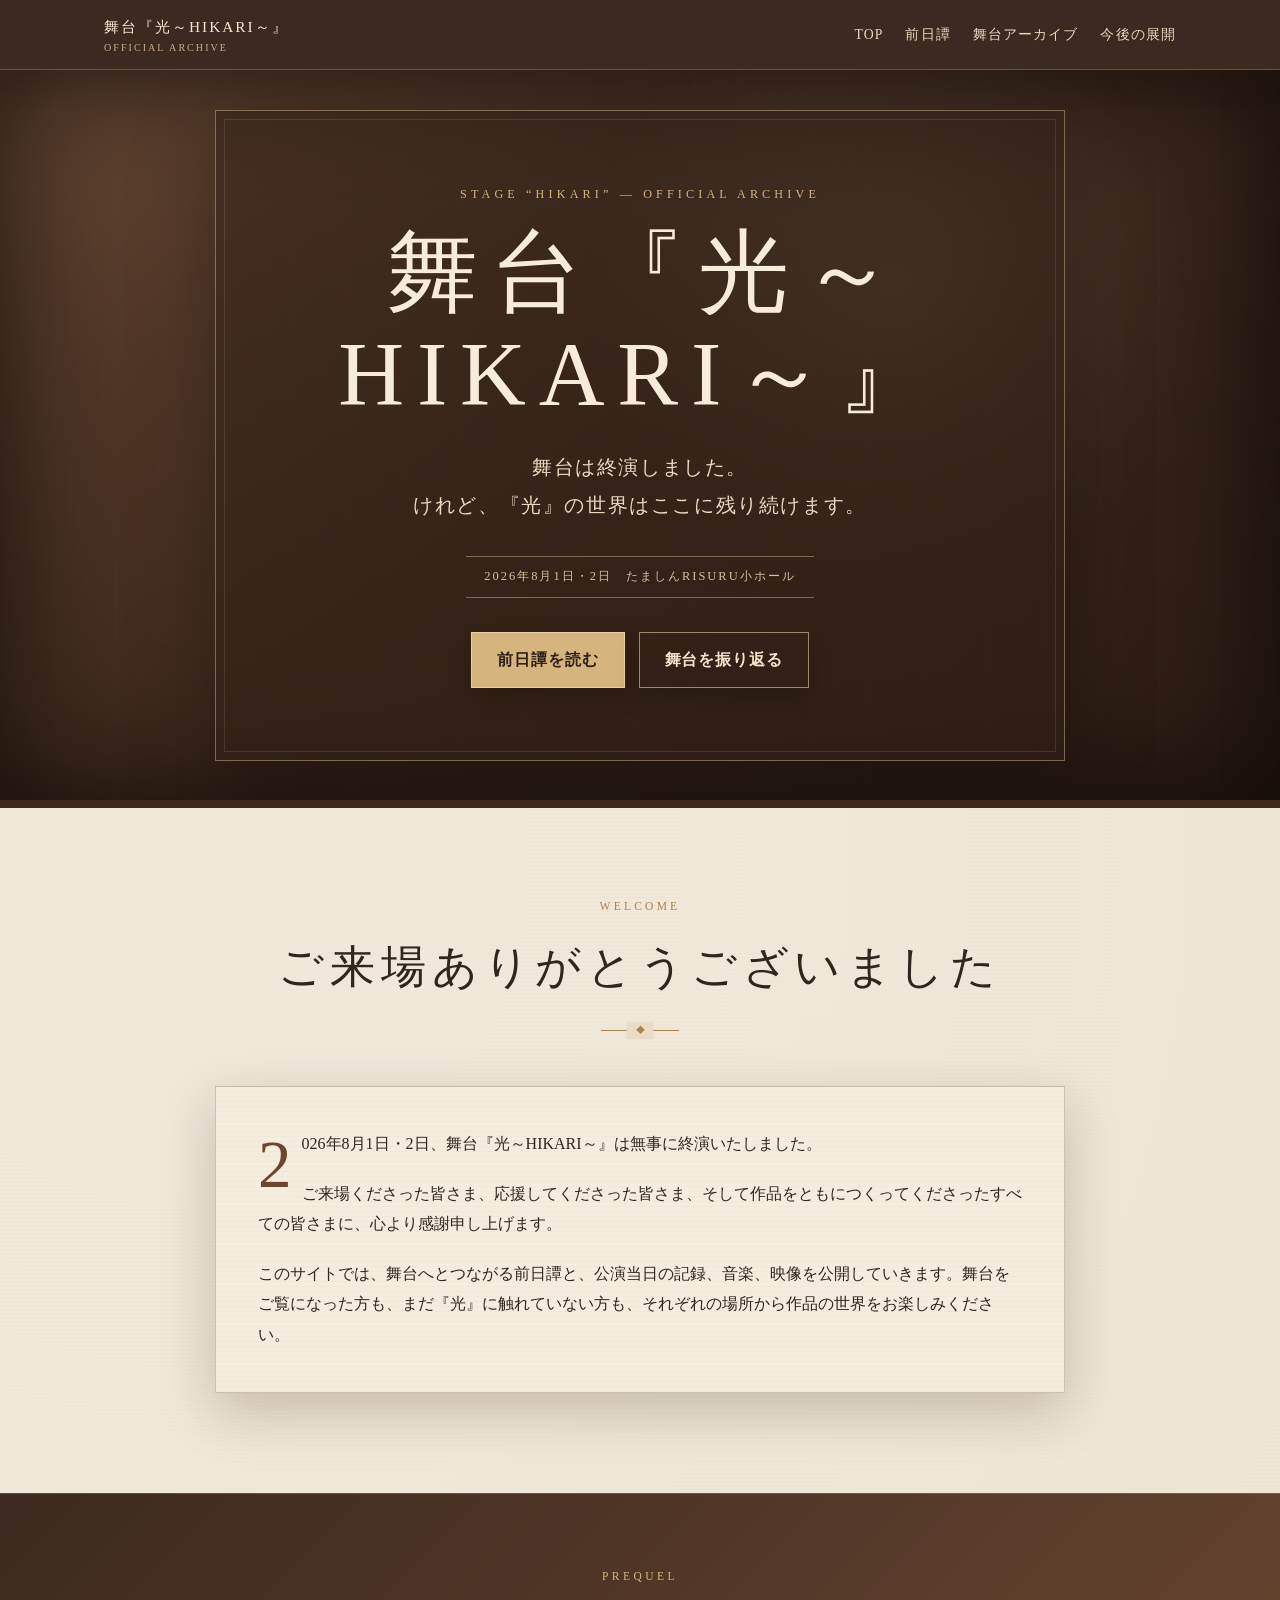
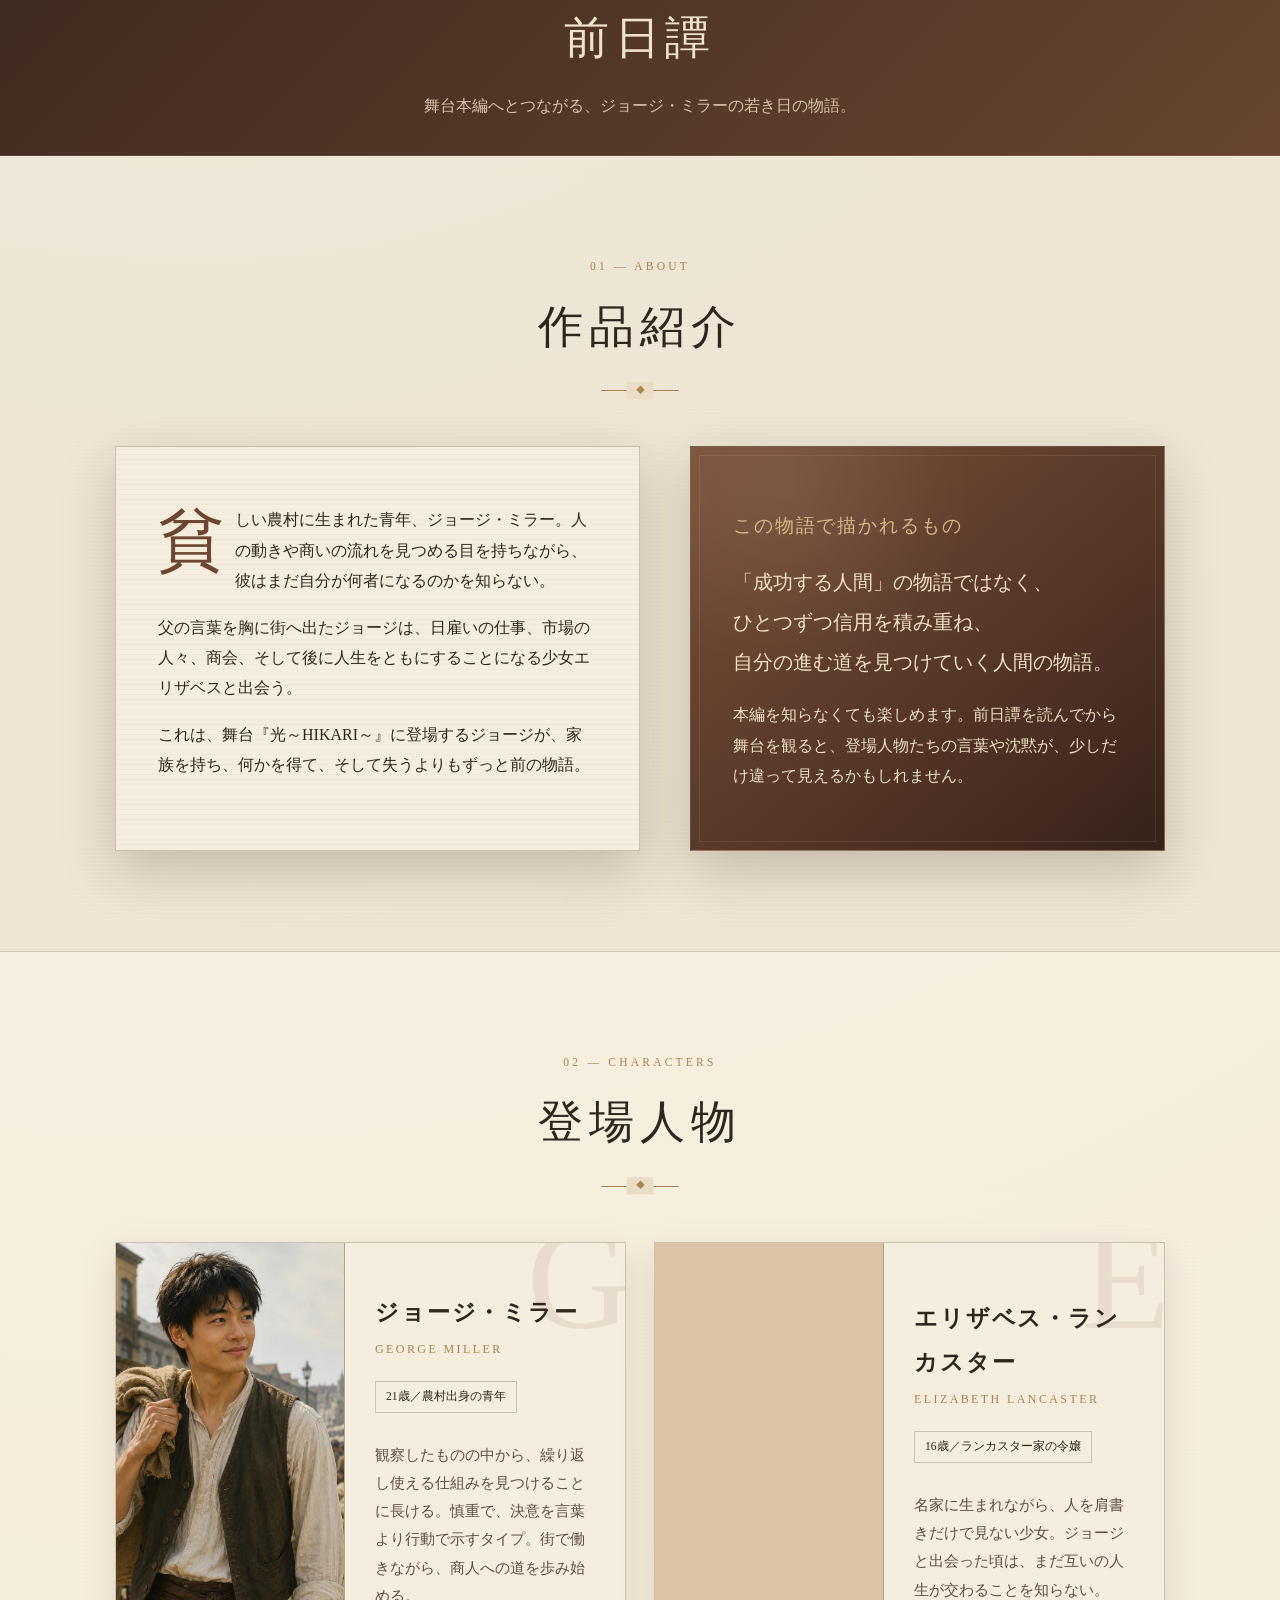
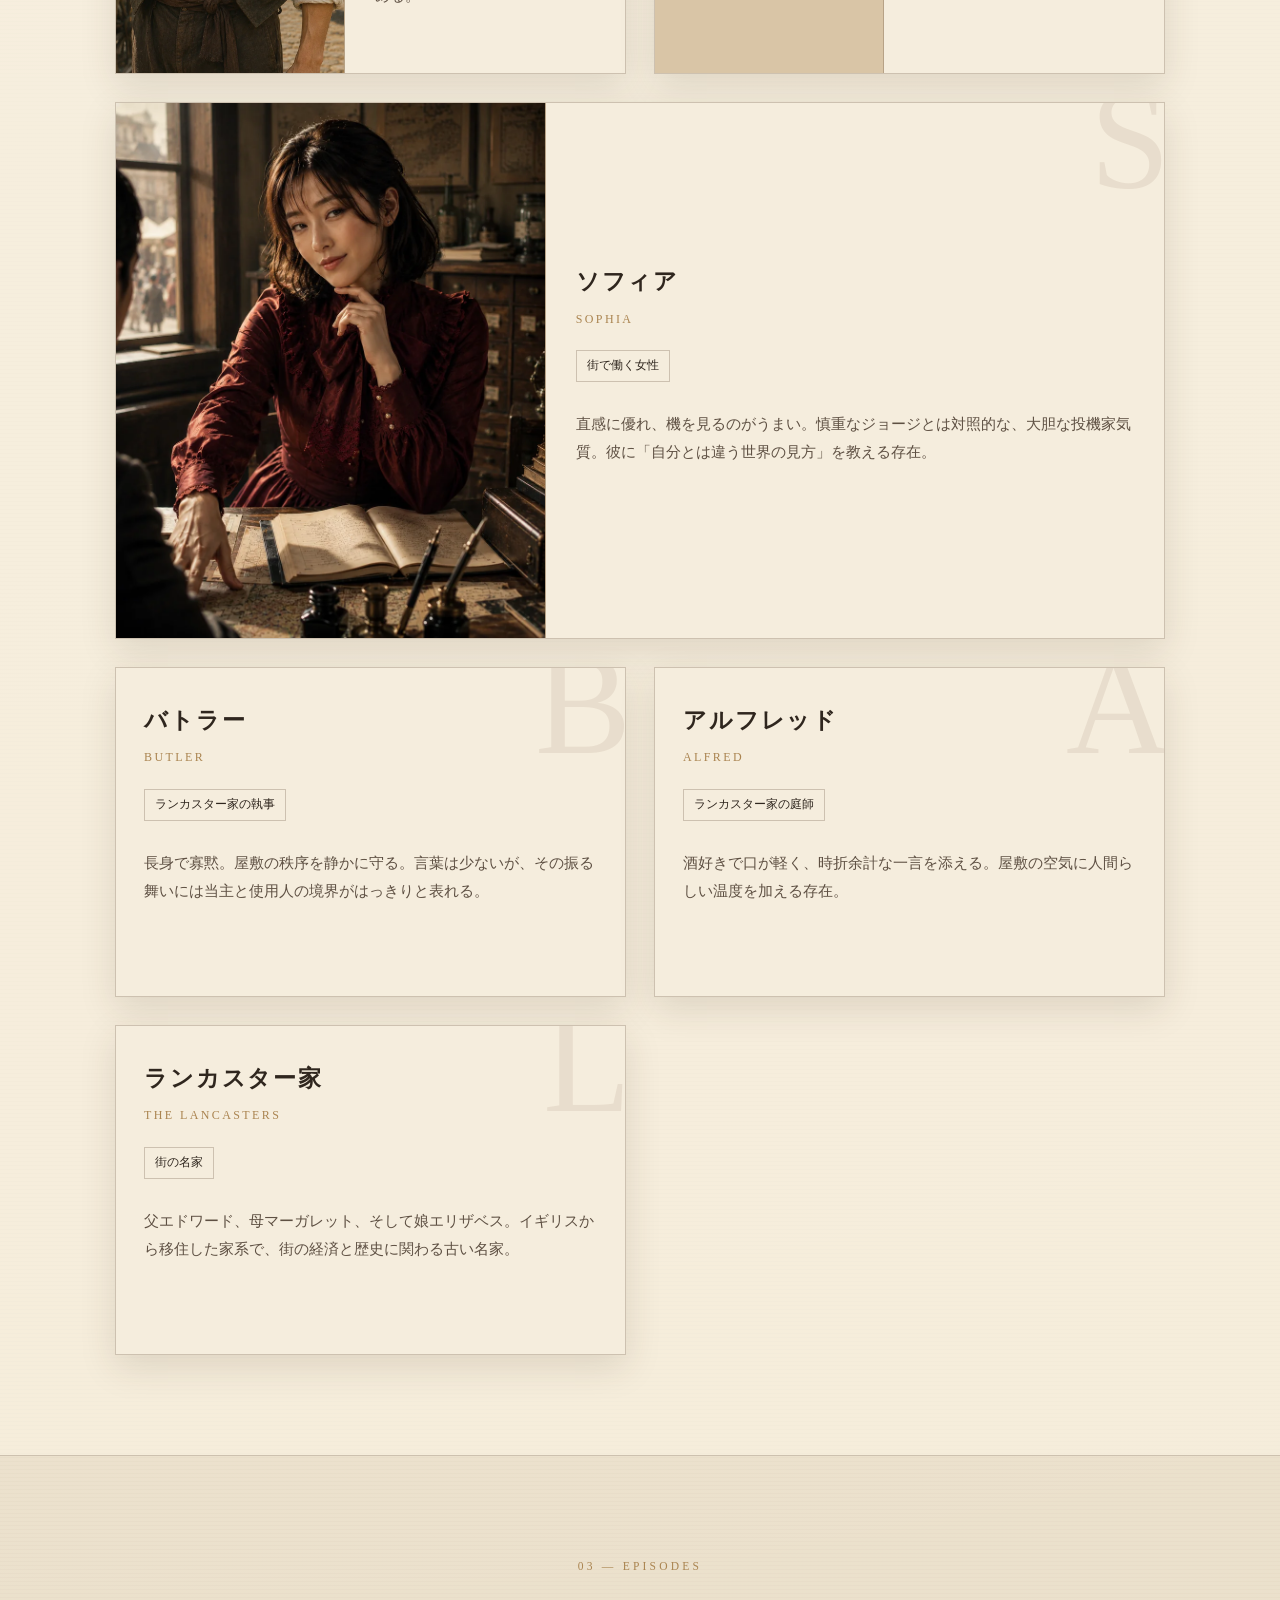
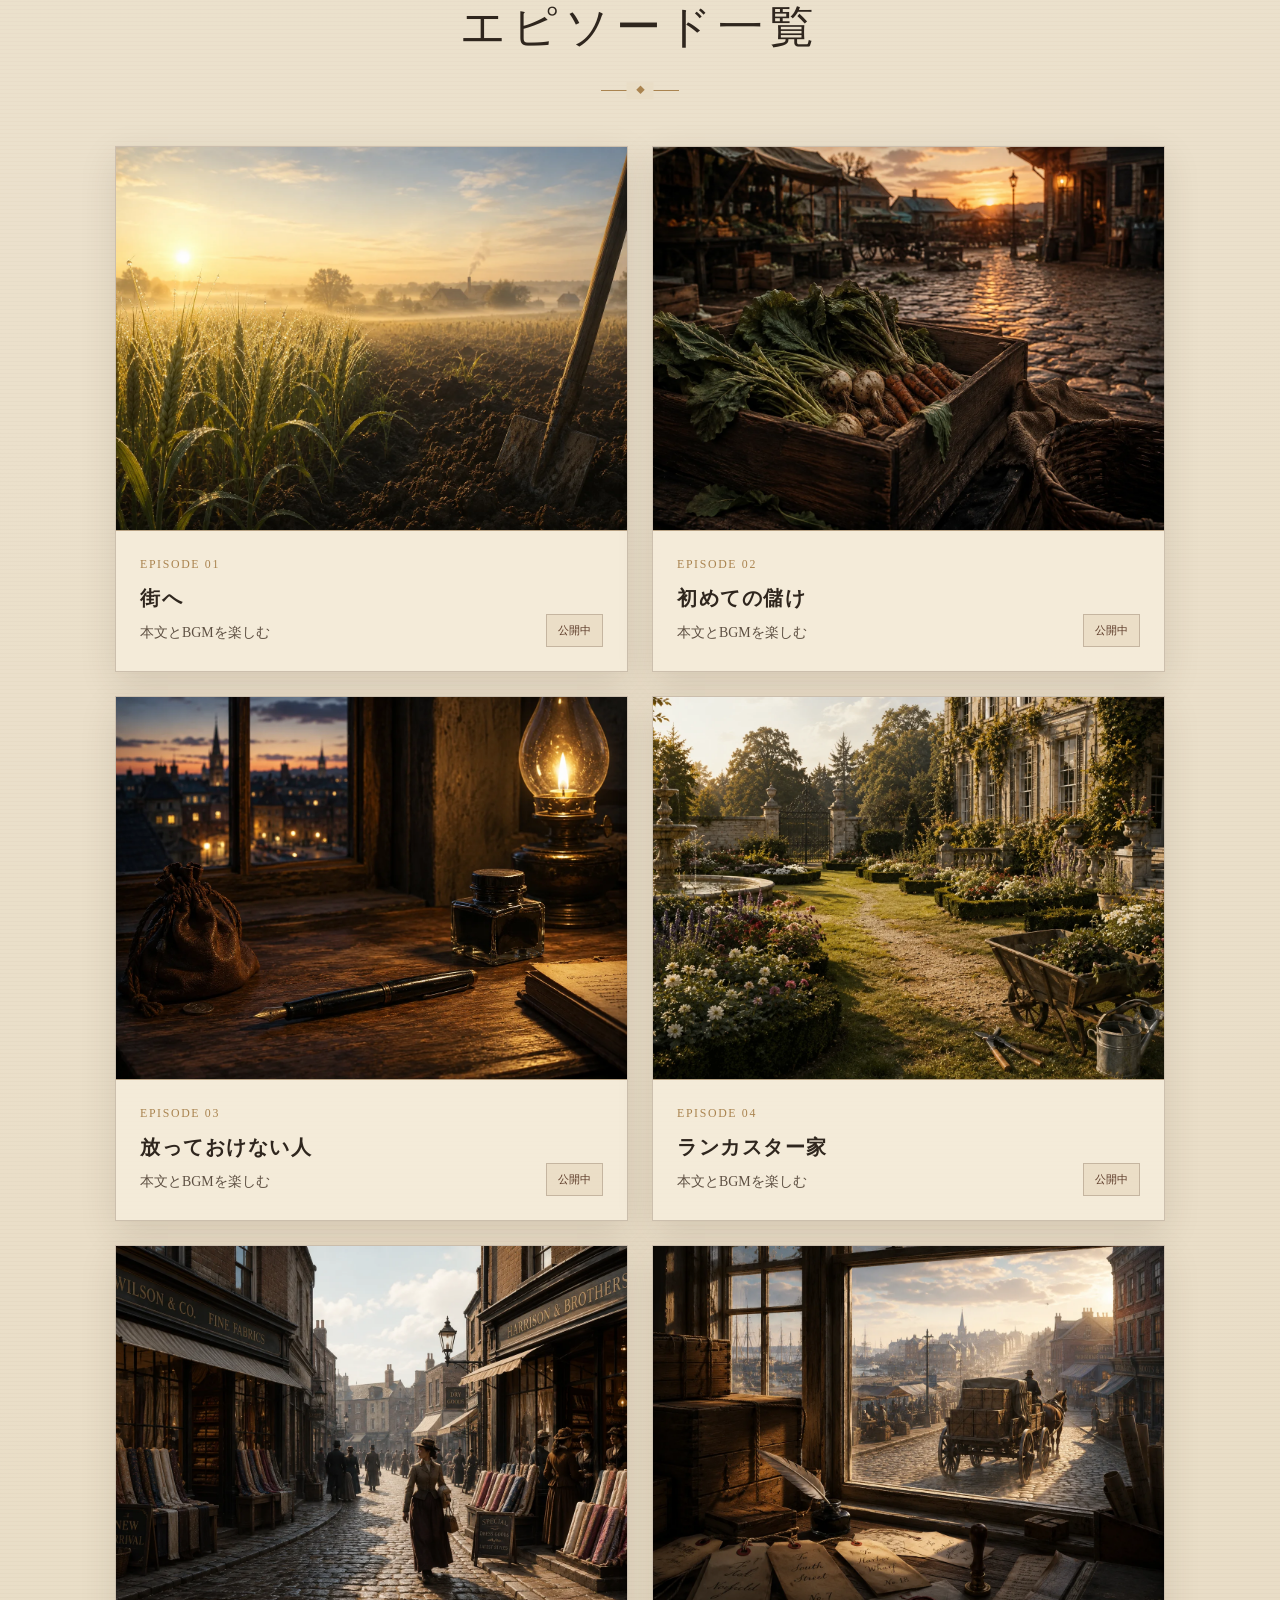
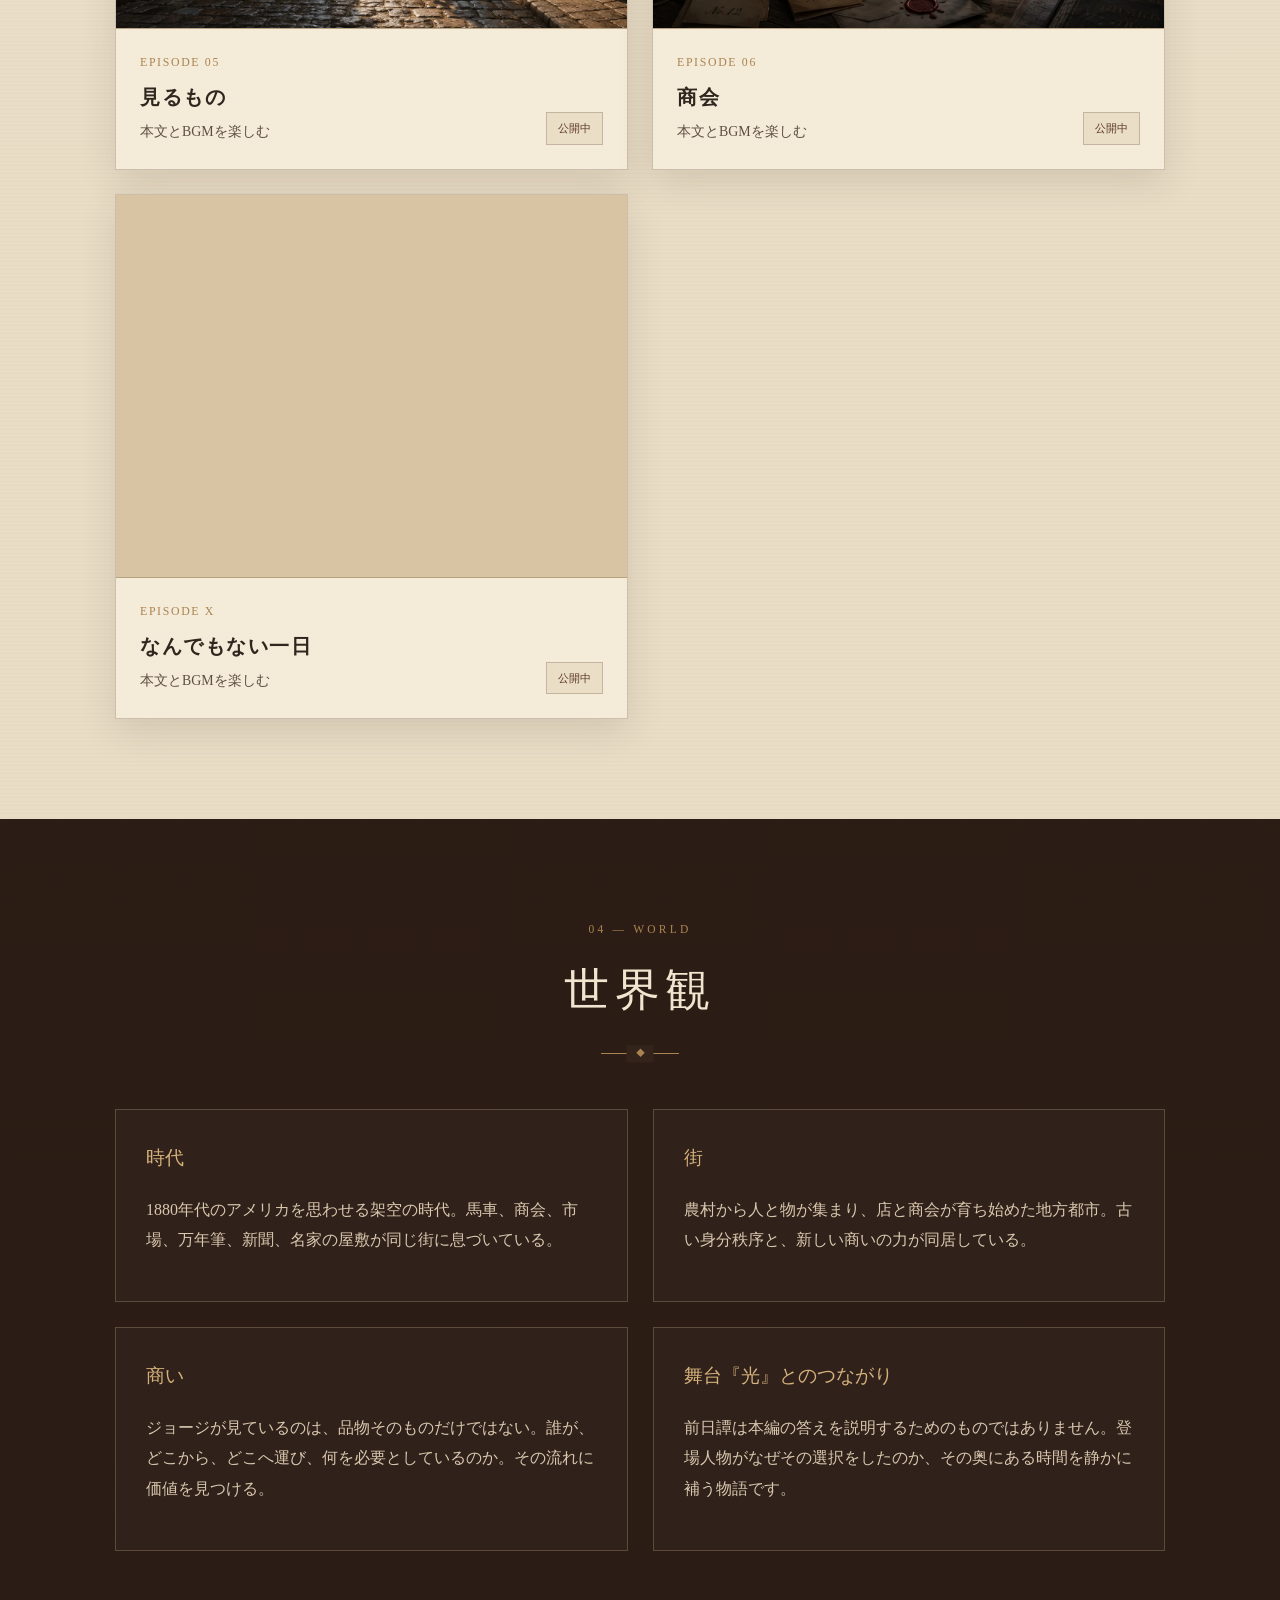
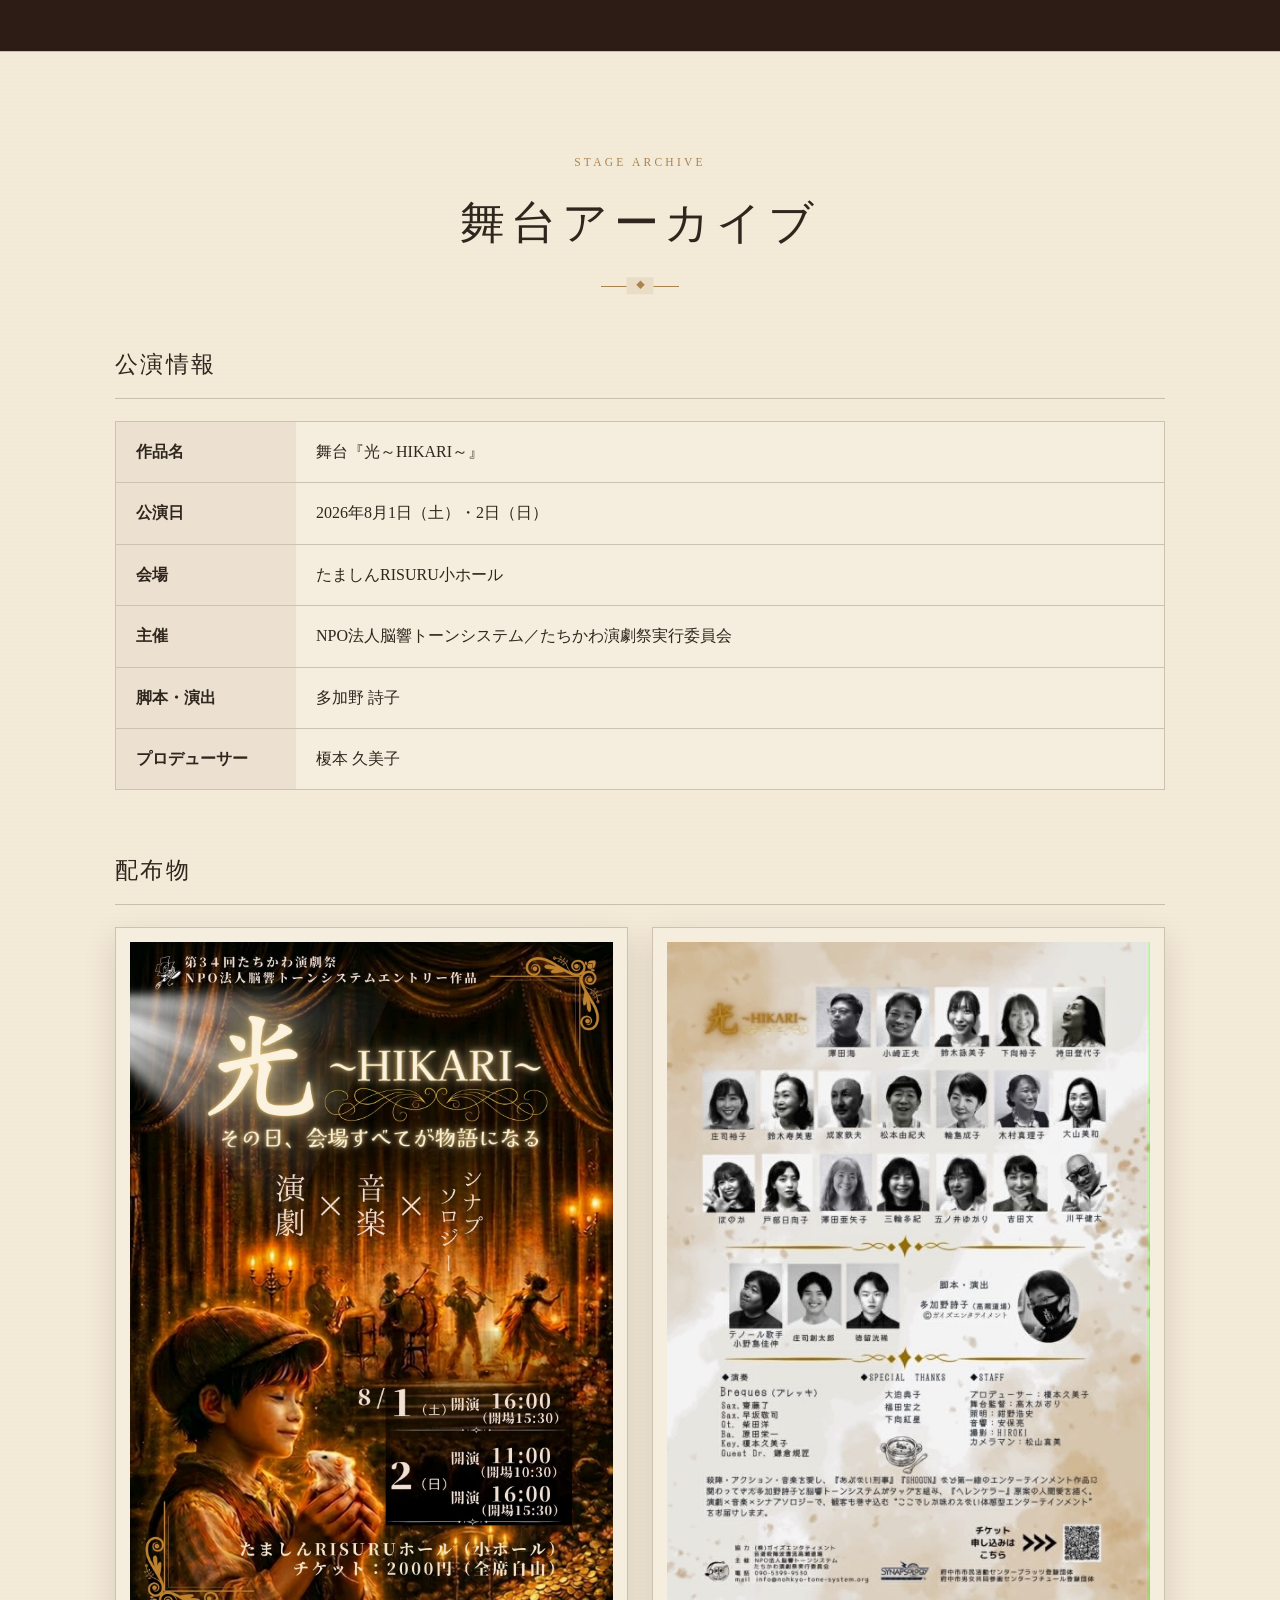
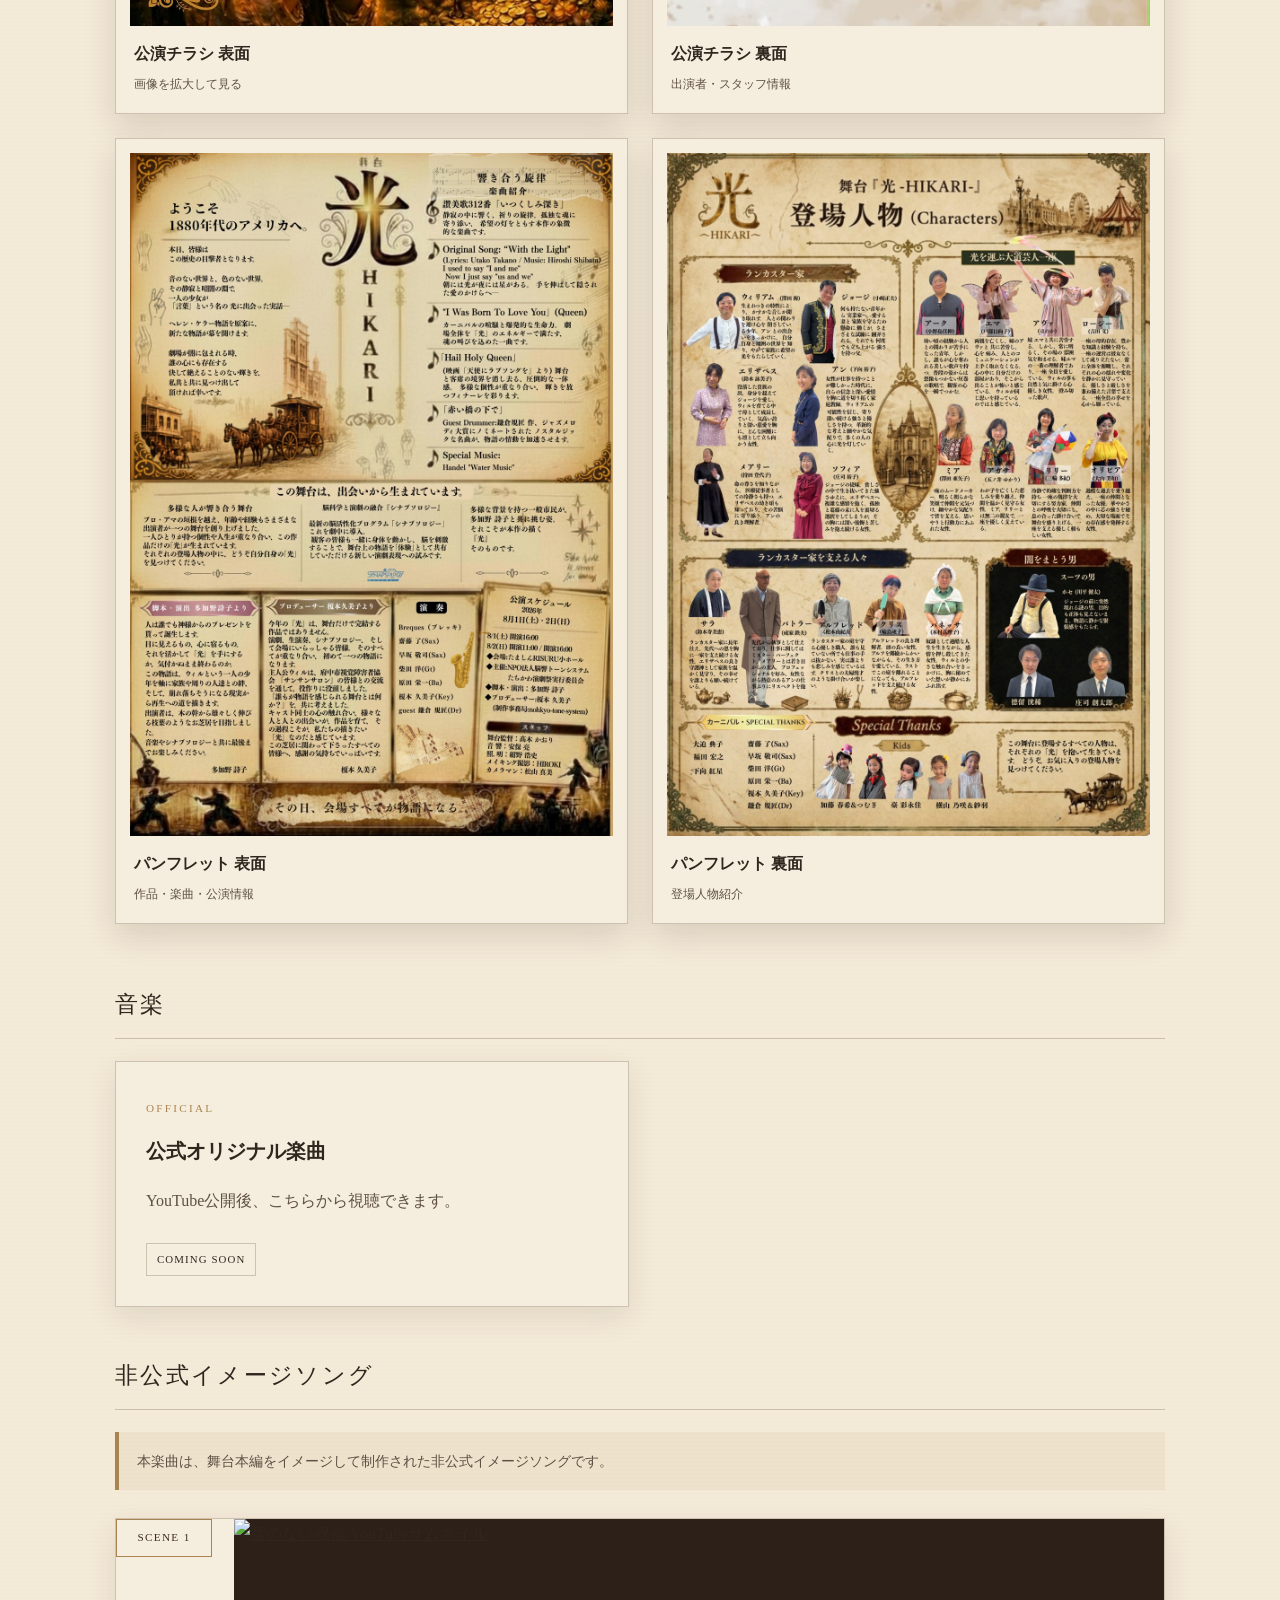
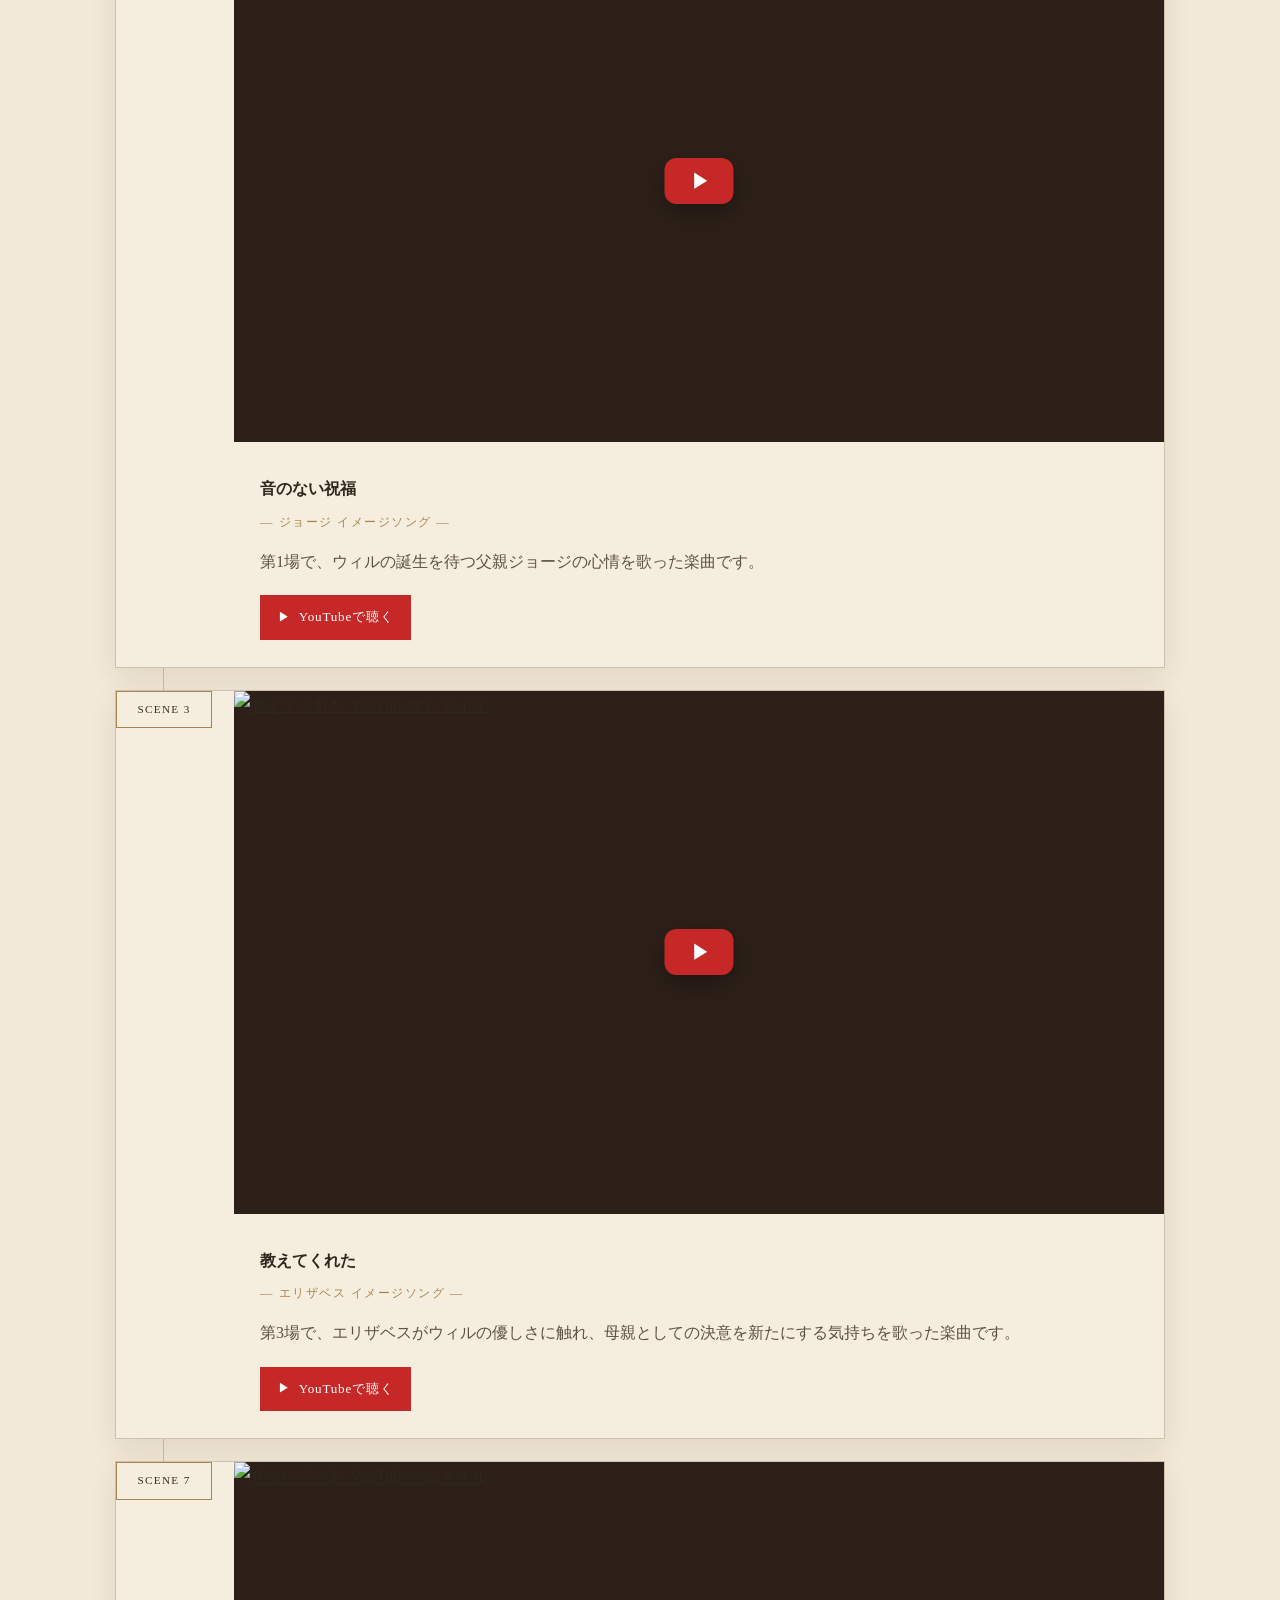
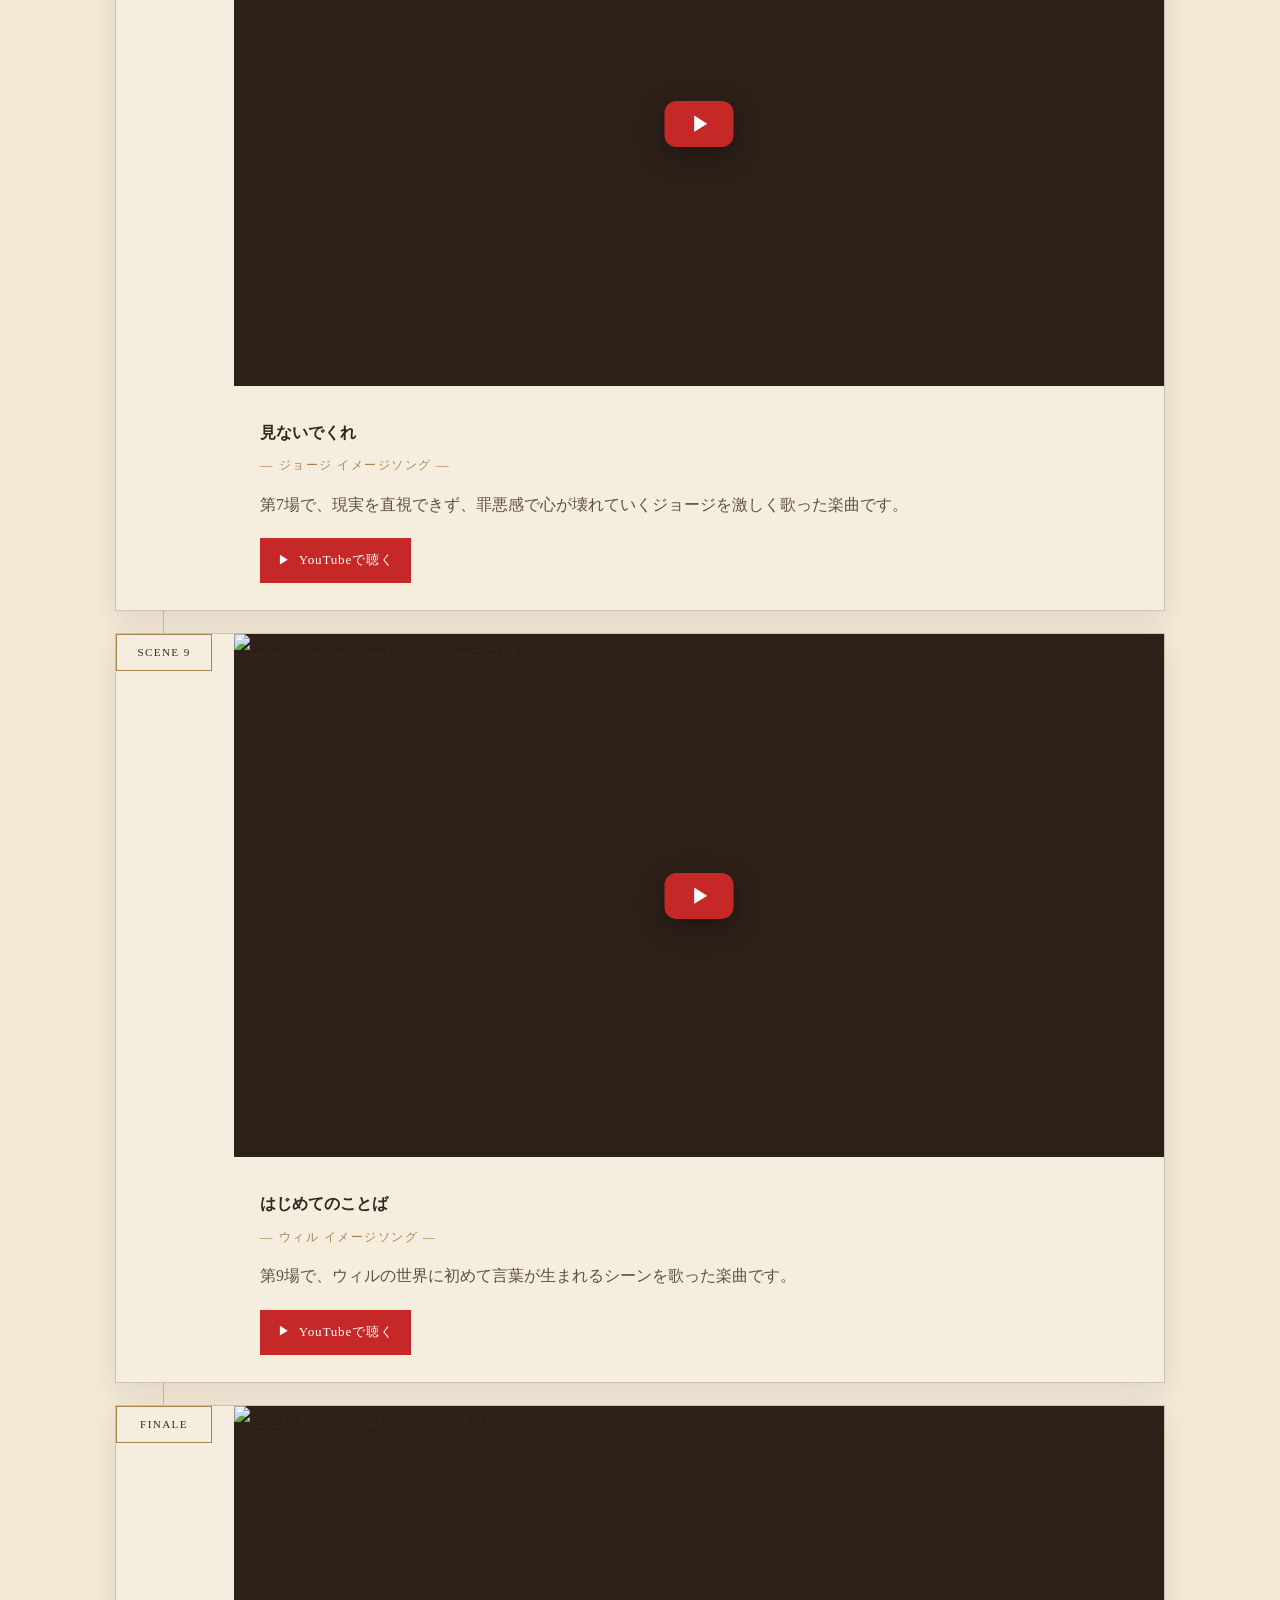
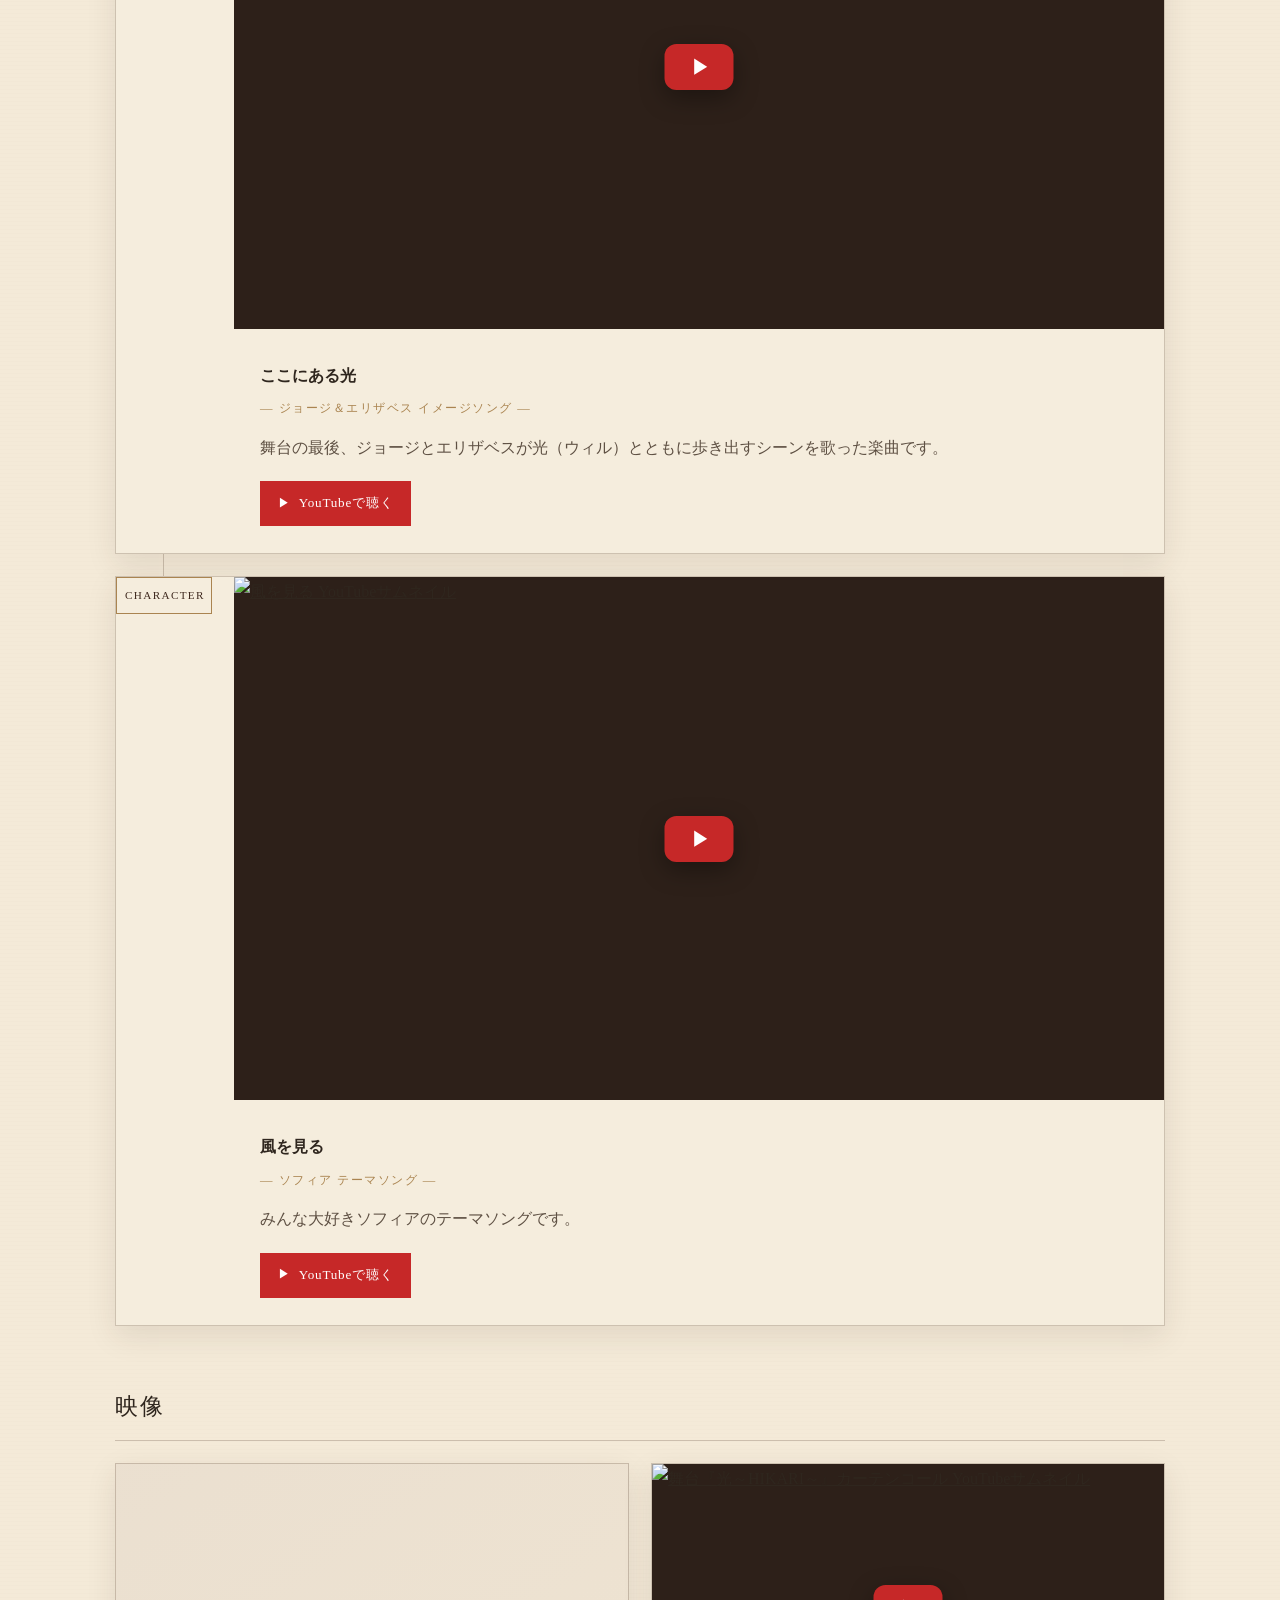
==== commit db37a559: "Add files via upload" ====
--- a/index.html
+++ b/index.html
@@ -817,7 +817,7 @@
 
 
     <section id="archive" class="archive-section">
-      <div class="section-inner reveal">
+      <div class="section-inner">
         <div class="section-heading">
           <span class="number">STAGE ARCHIVE</span>
           <h2>舞台アーカイブ</h2>
@@ -1009,7 +1009,7 @@
       entries.forEach(entry => {
         if (entry.isIntersecting) entry.target.classList.add('visible');
       });
-    }, { threshold: 0.12 });
+    }, { threshold: 0.05 });
     document.querySelectorAll('.reveal').forEach(el => observer.observe(el));
   </script>
 </body>
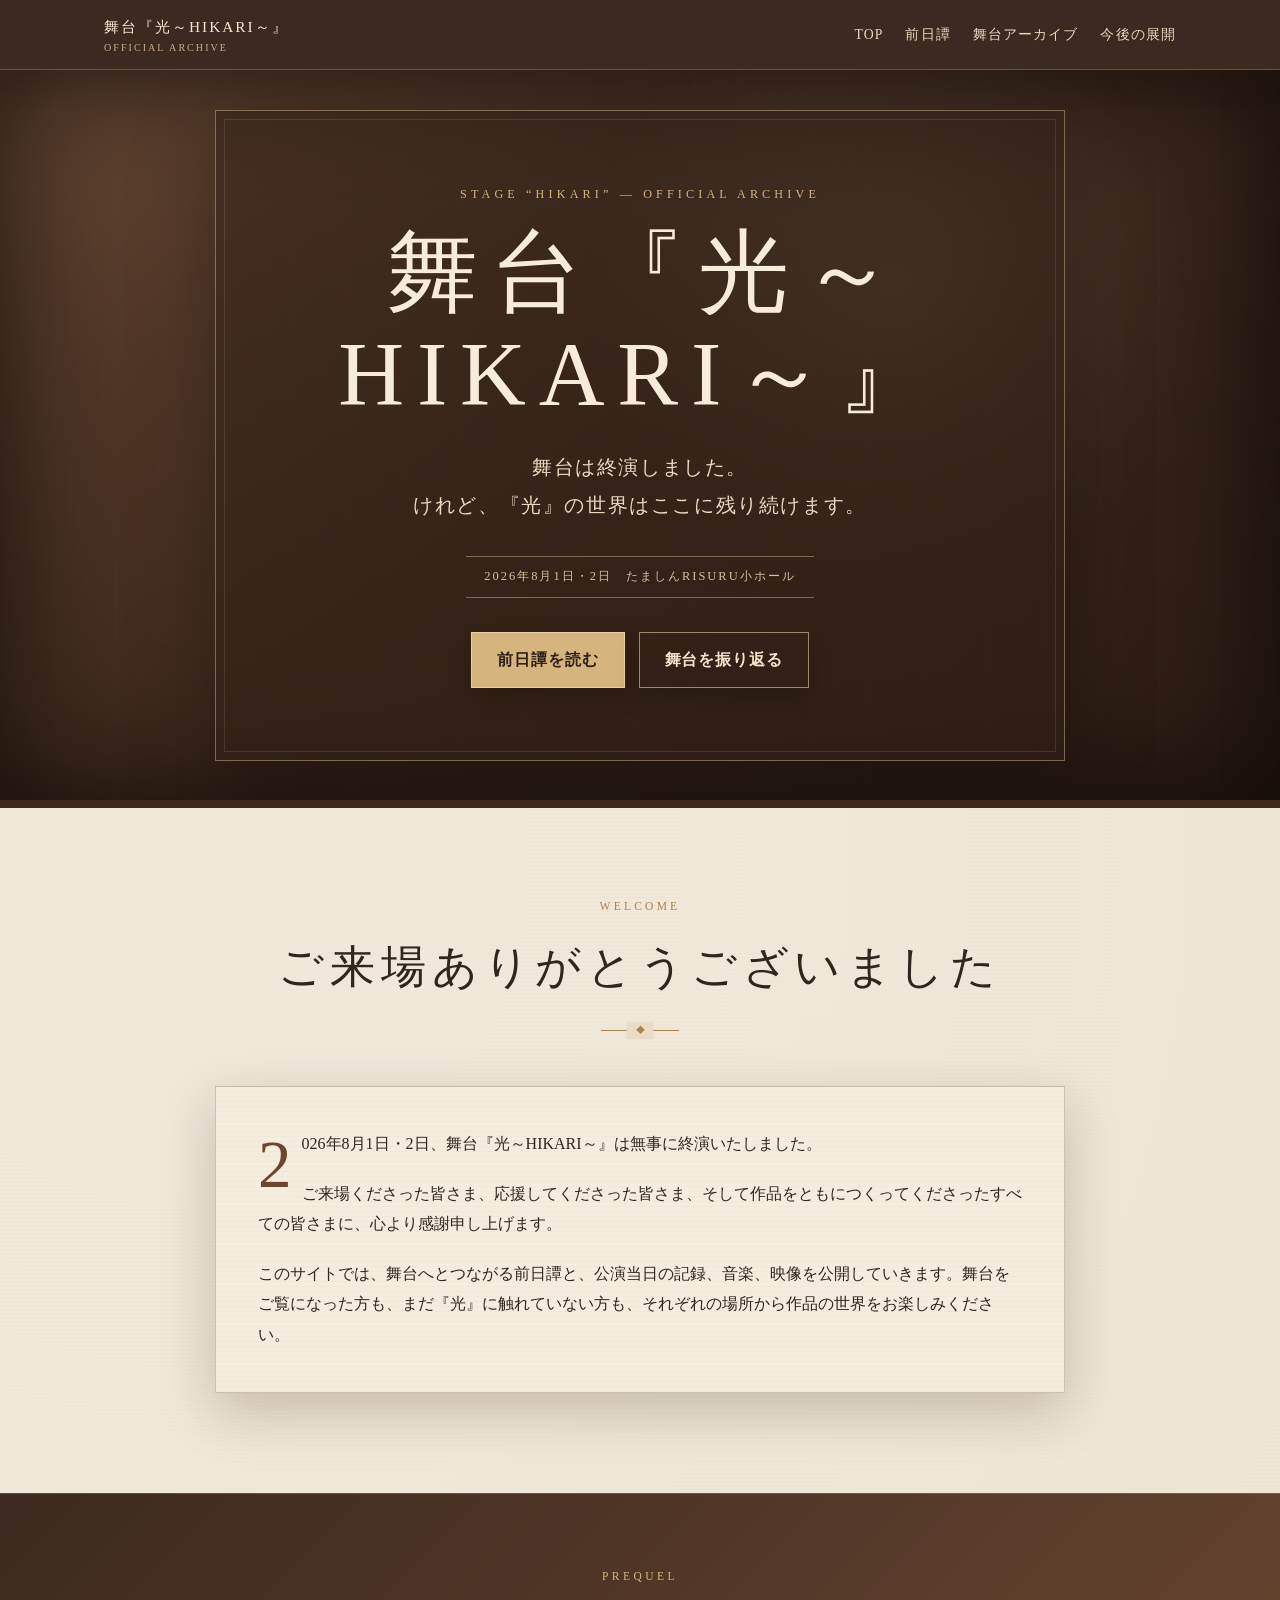
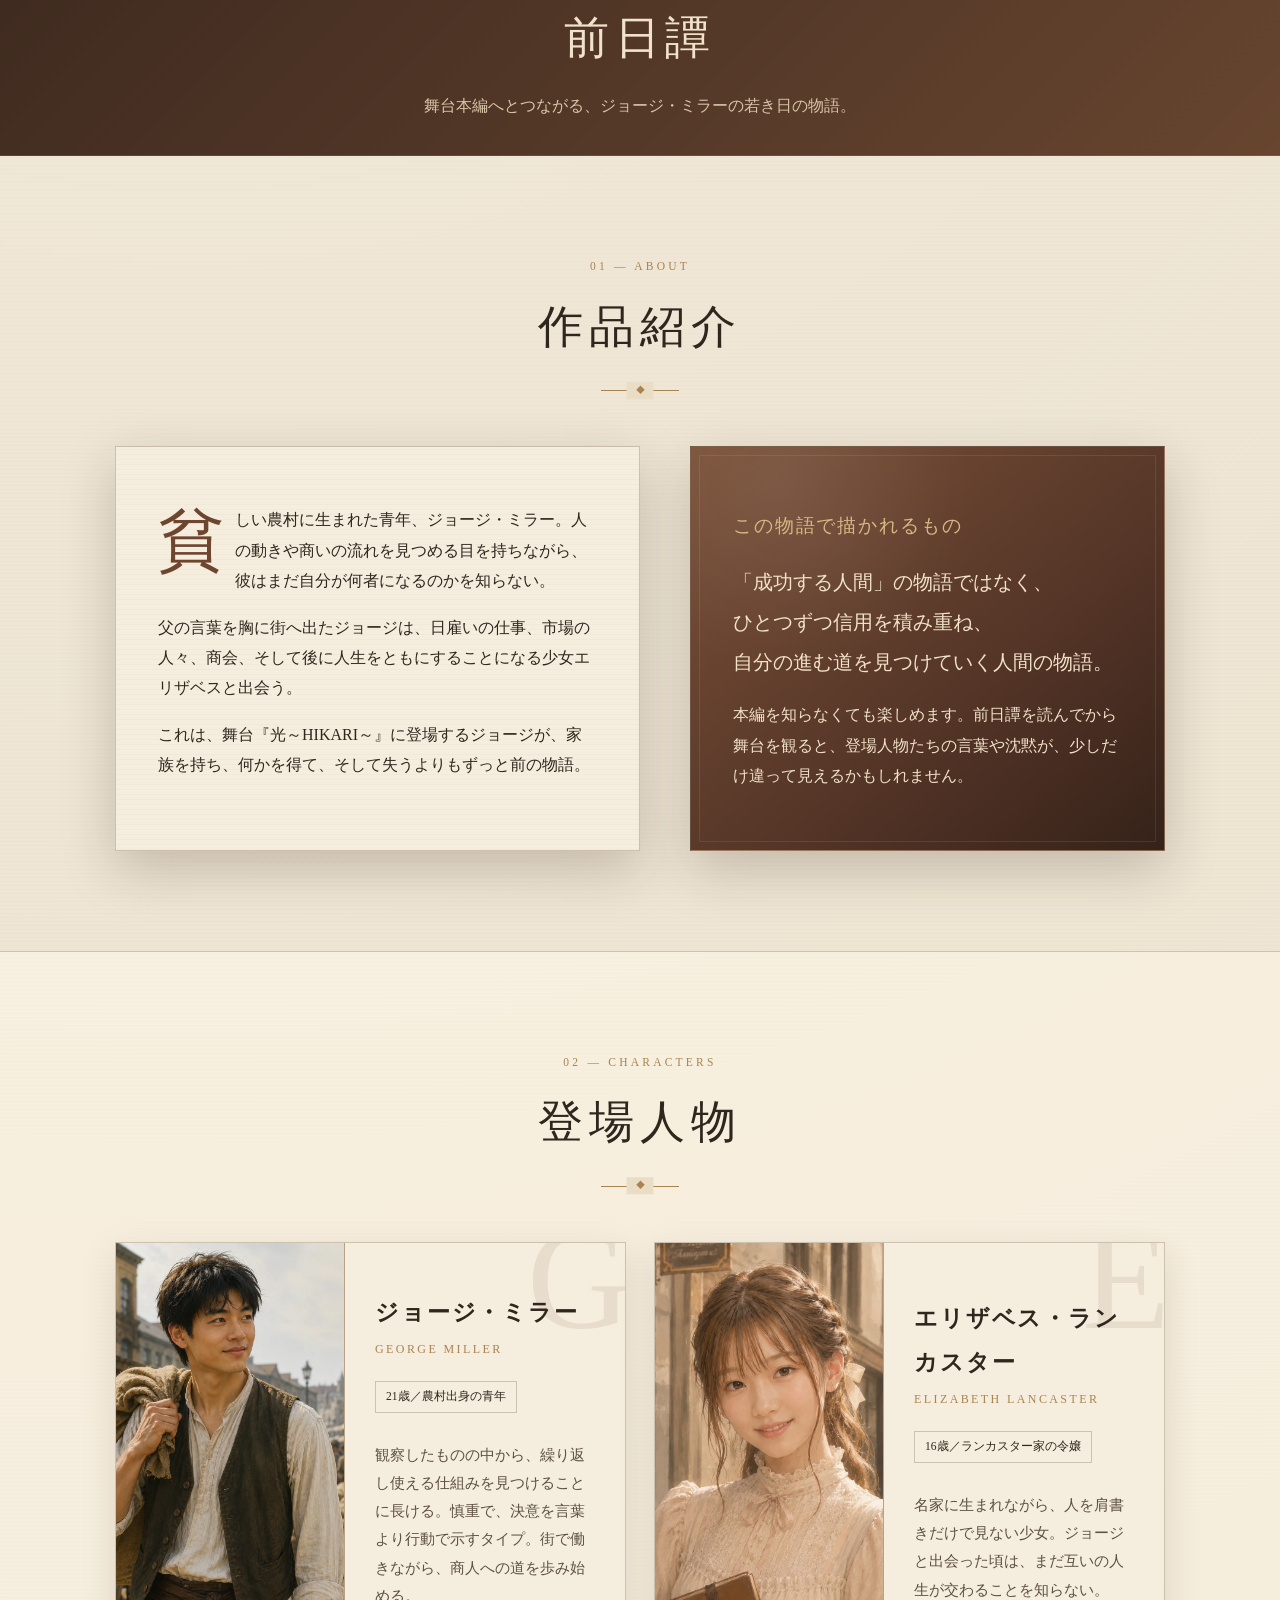
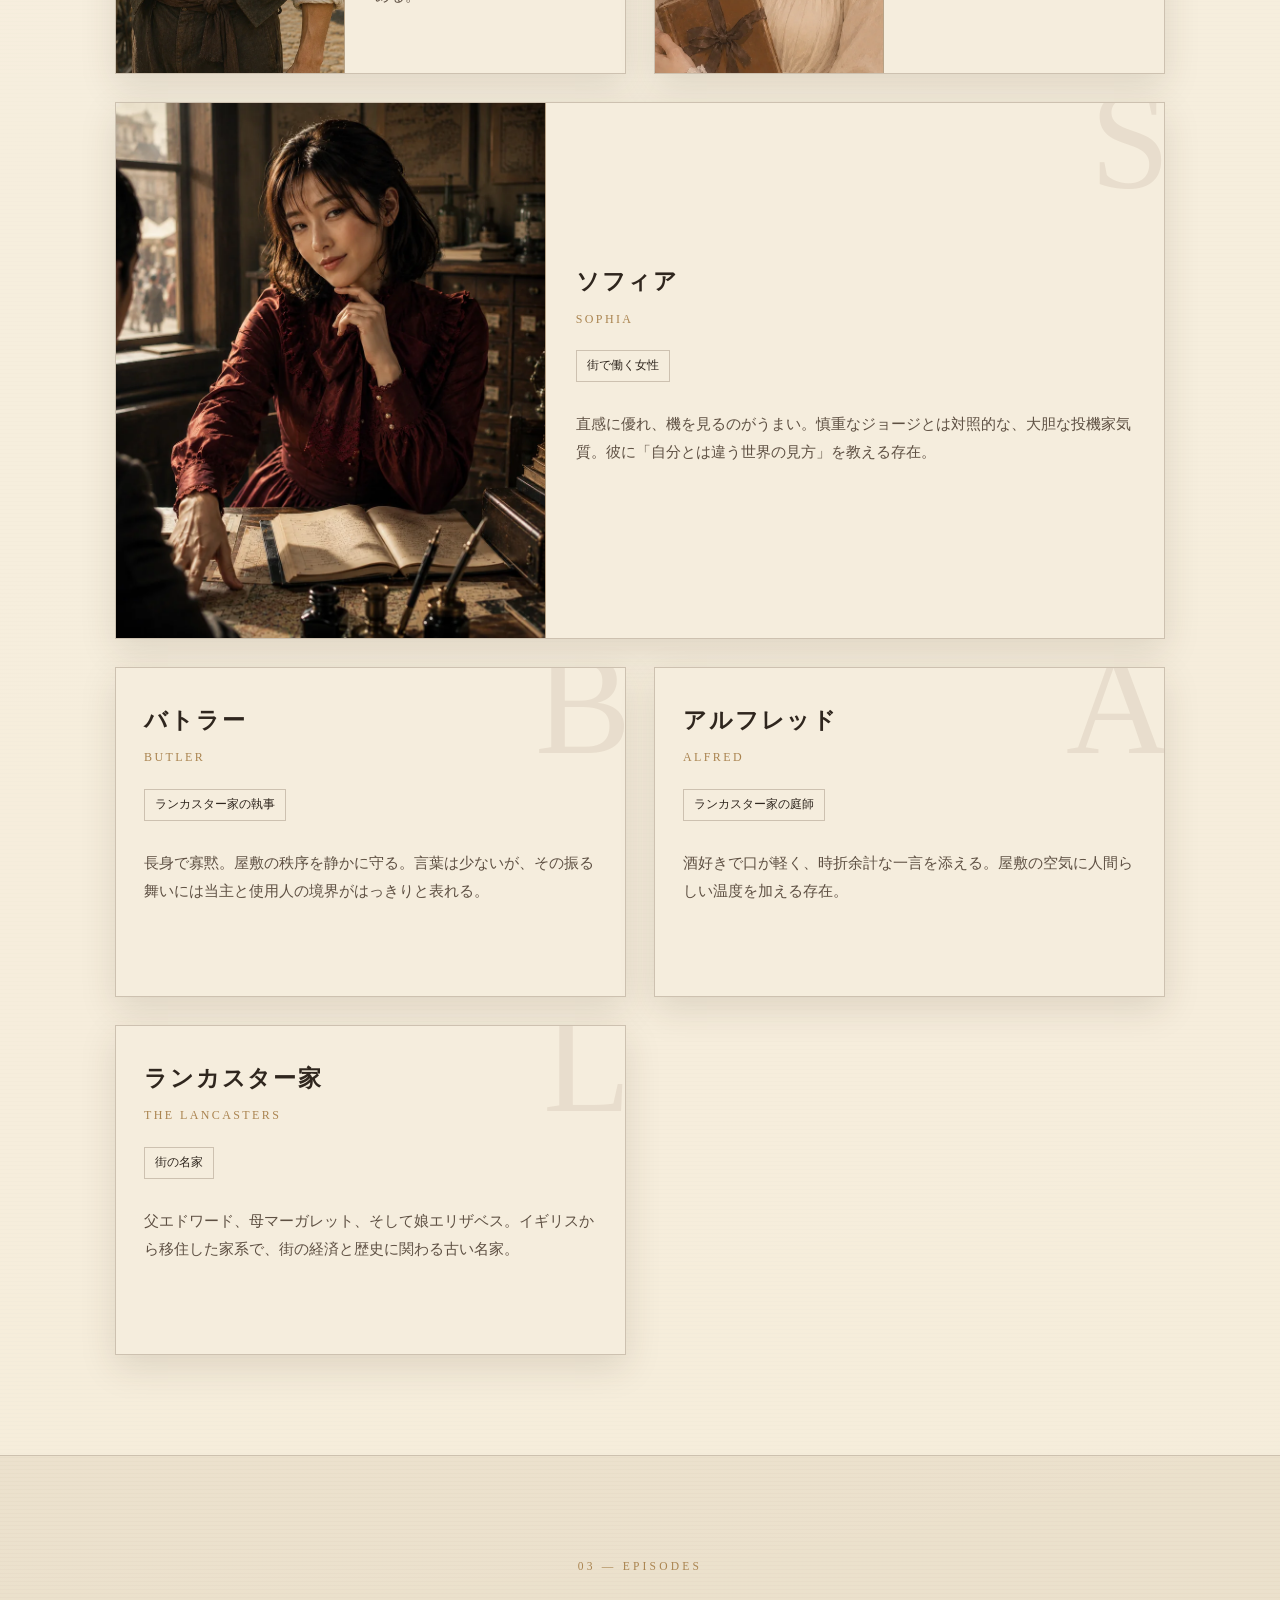
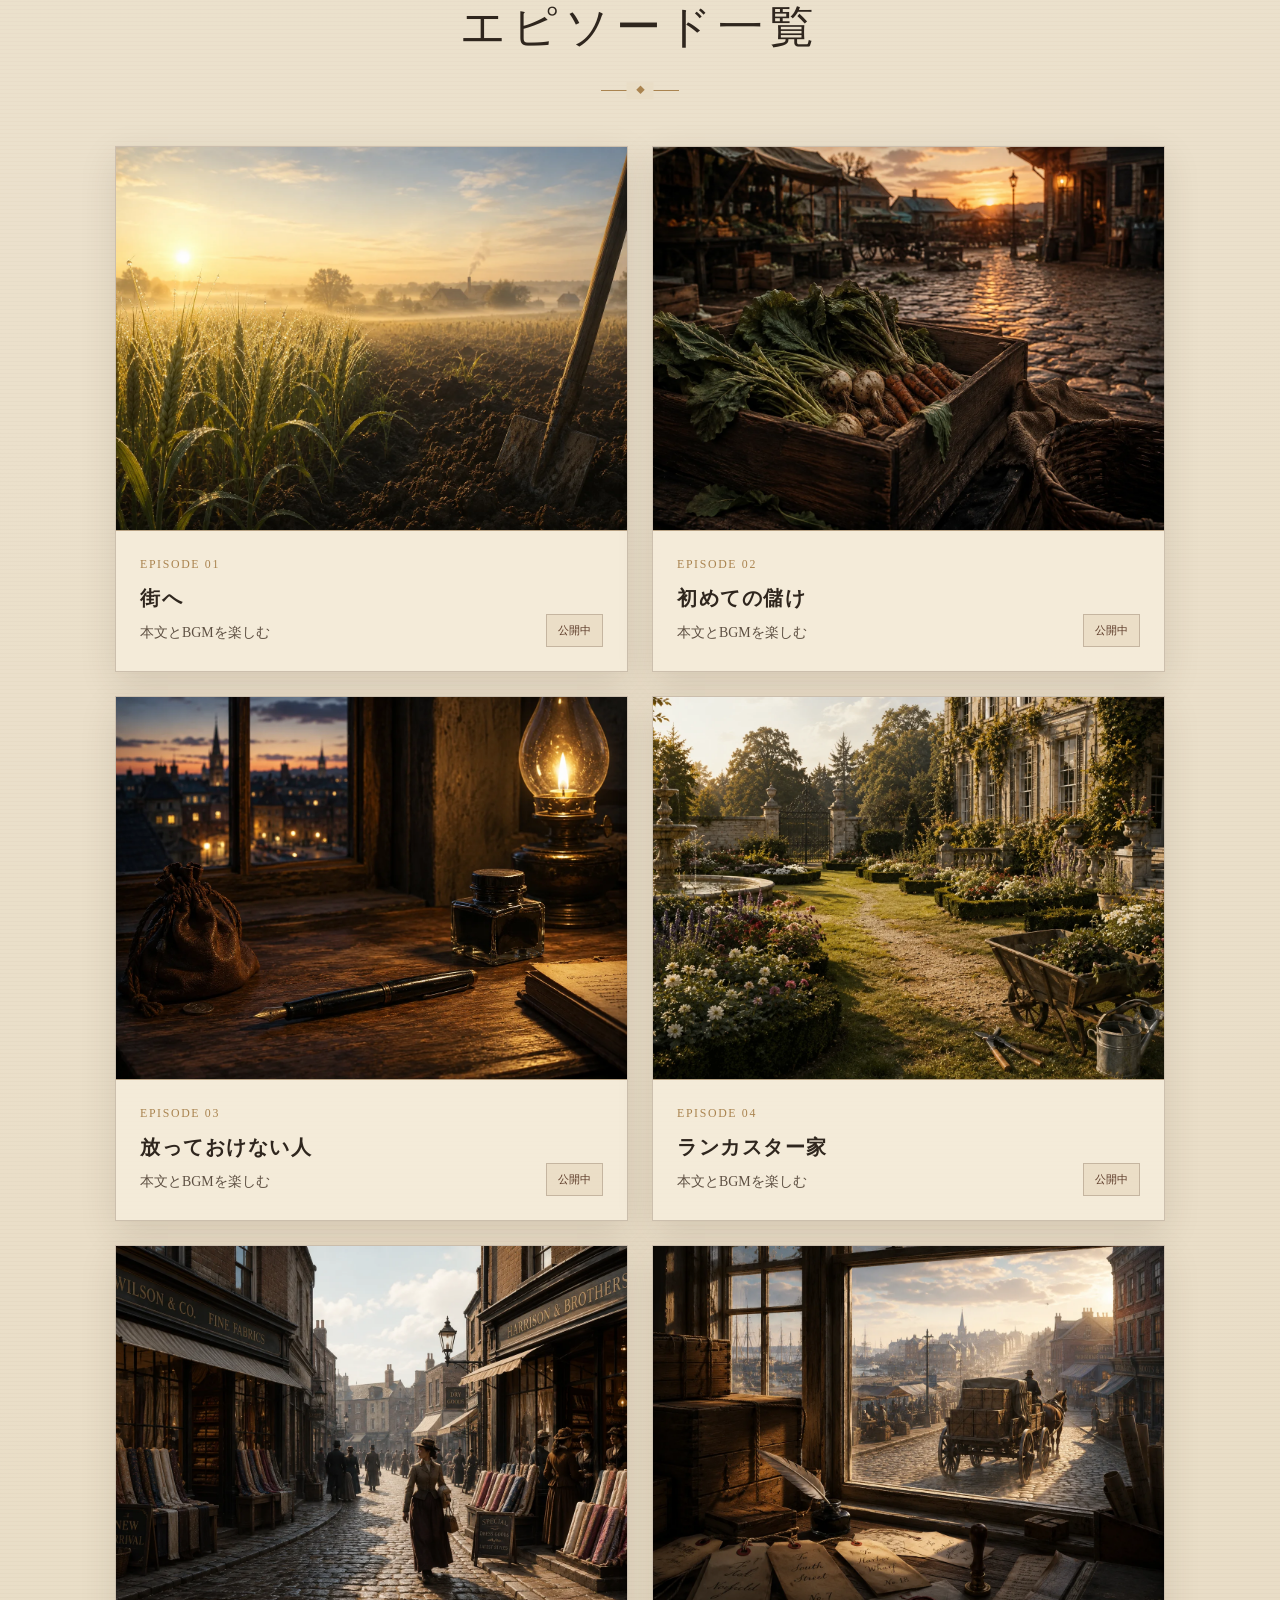
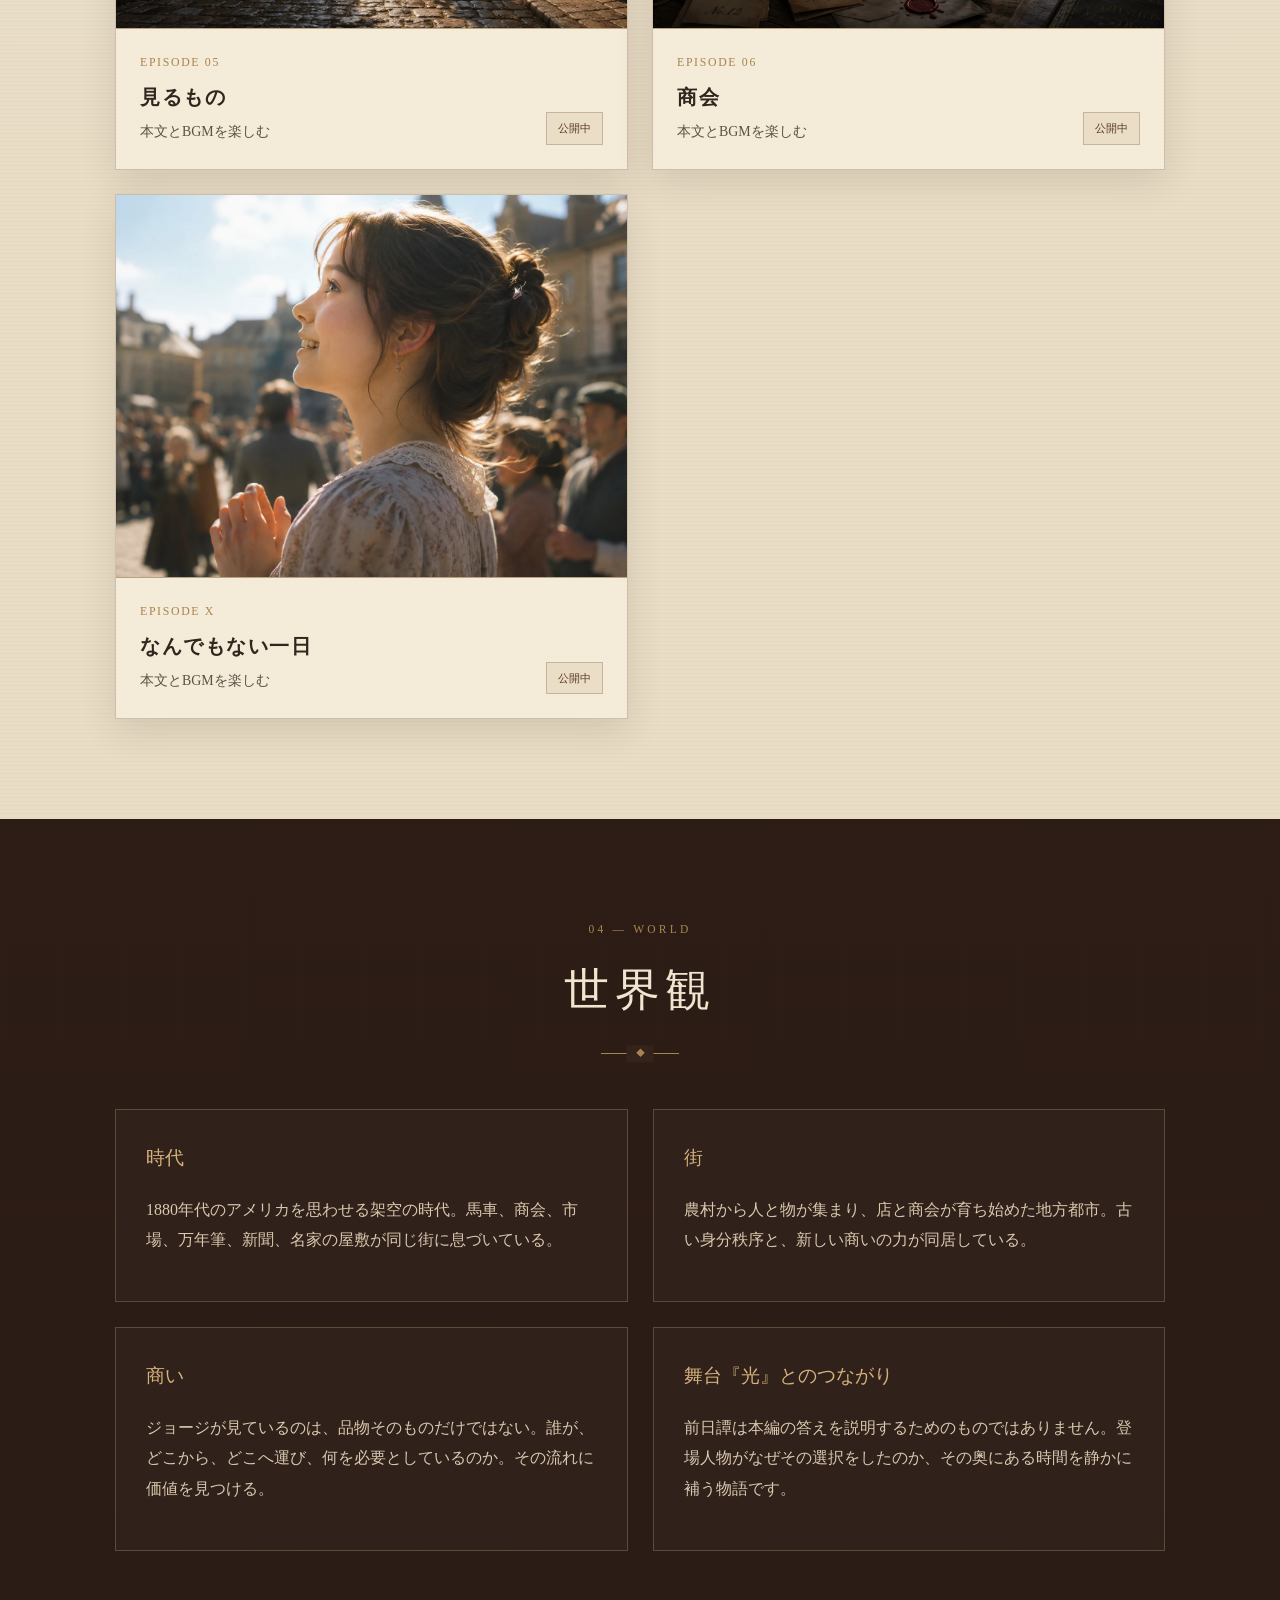
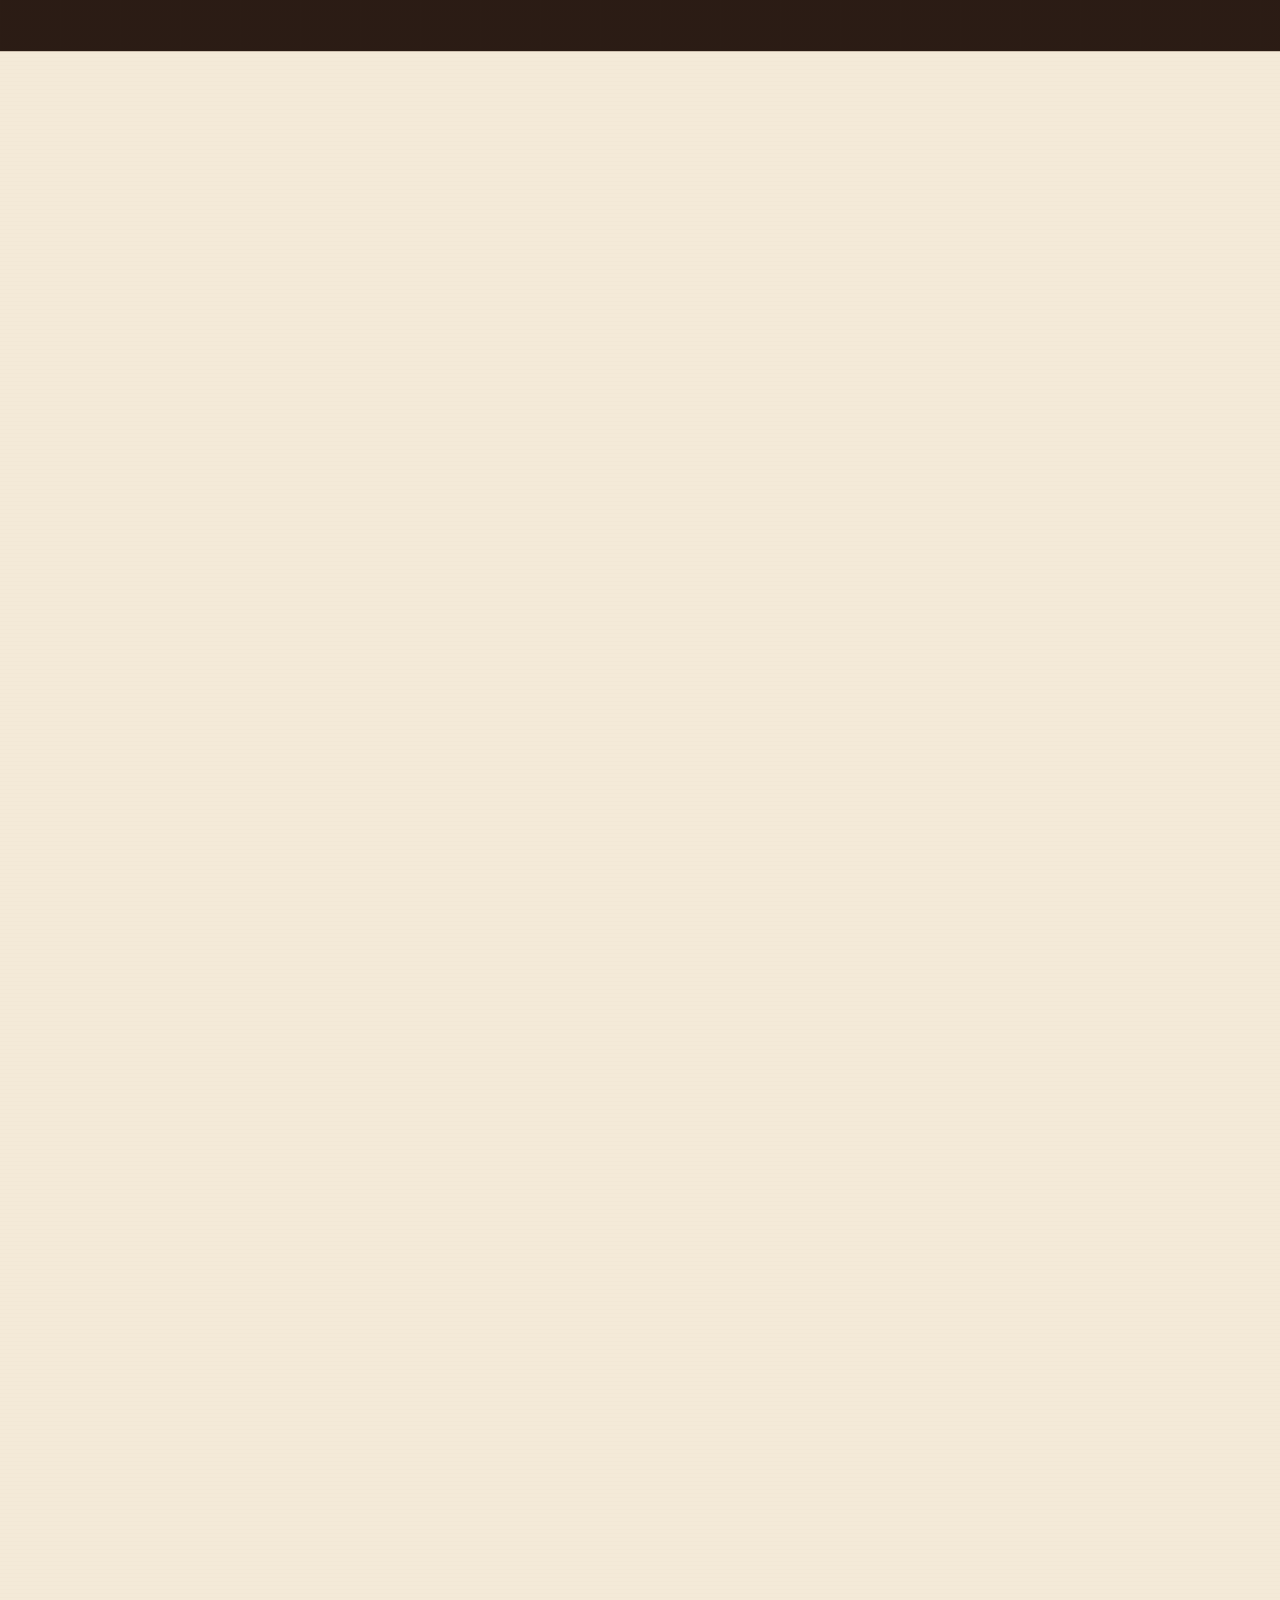
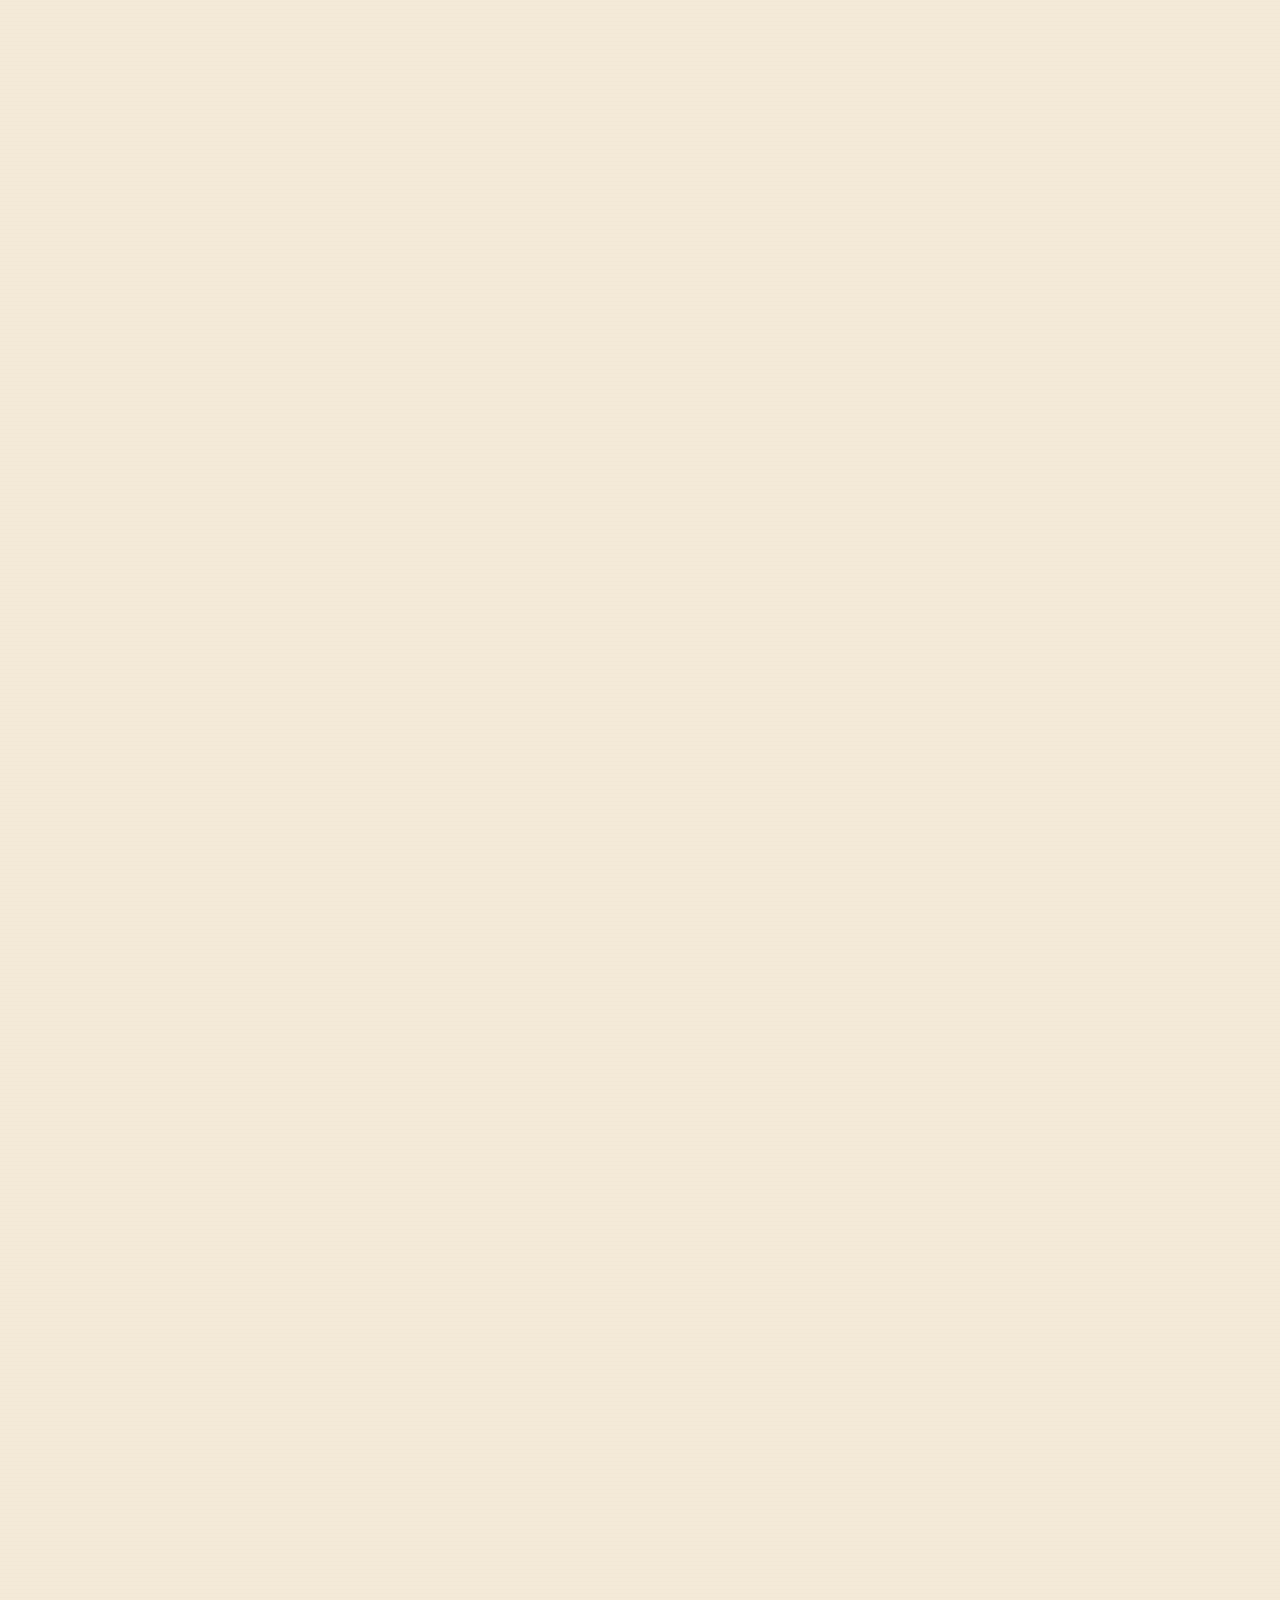
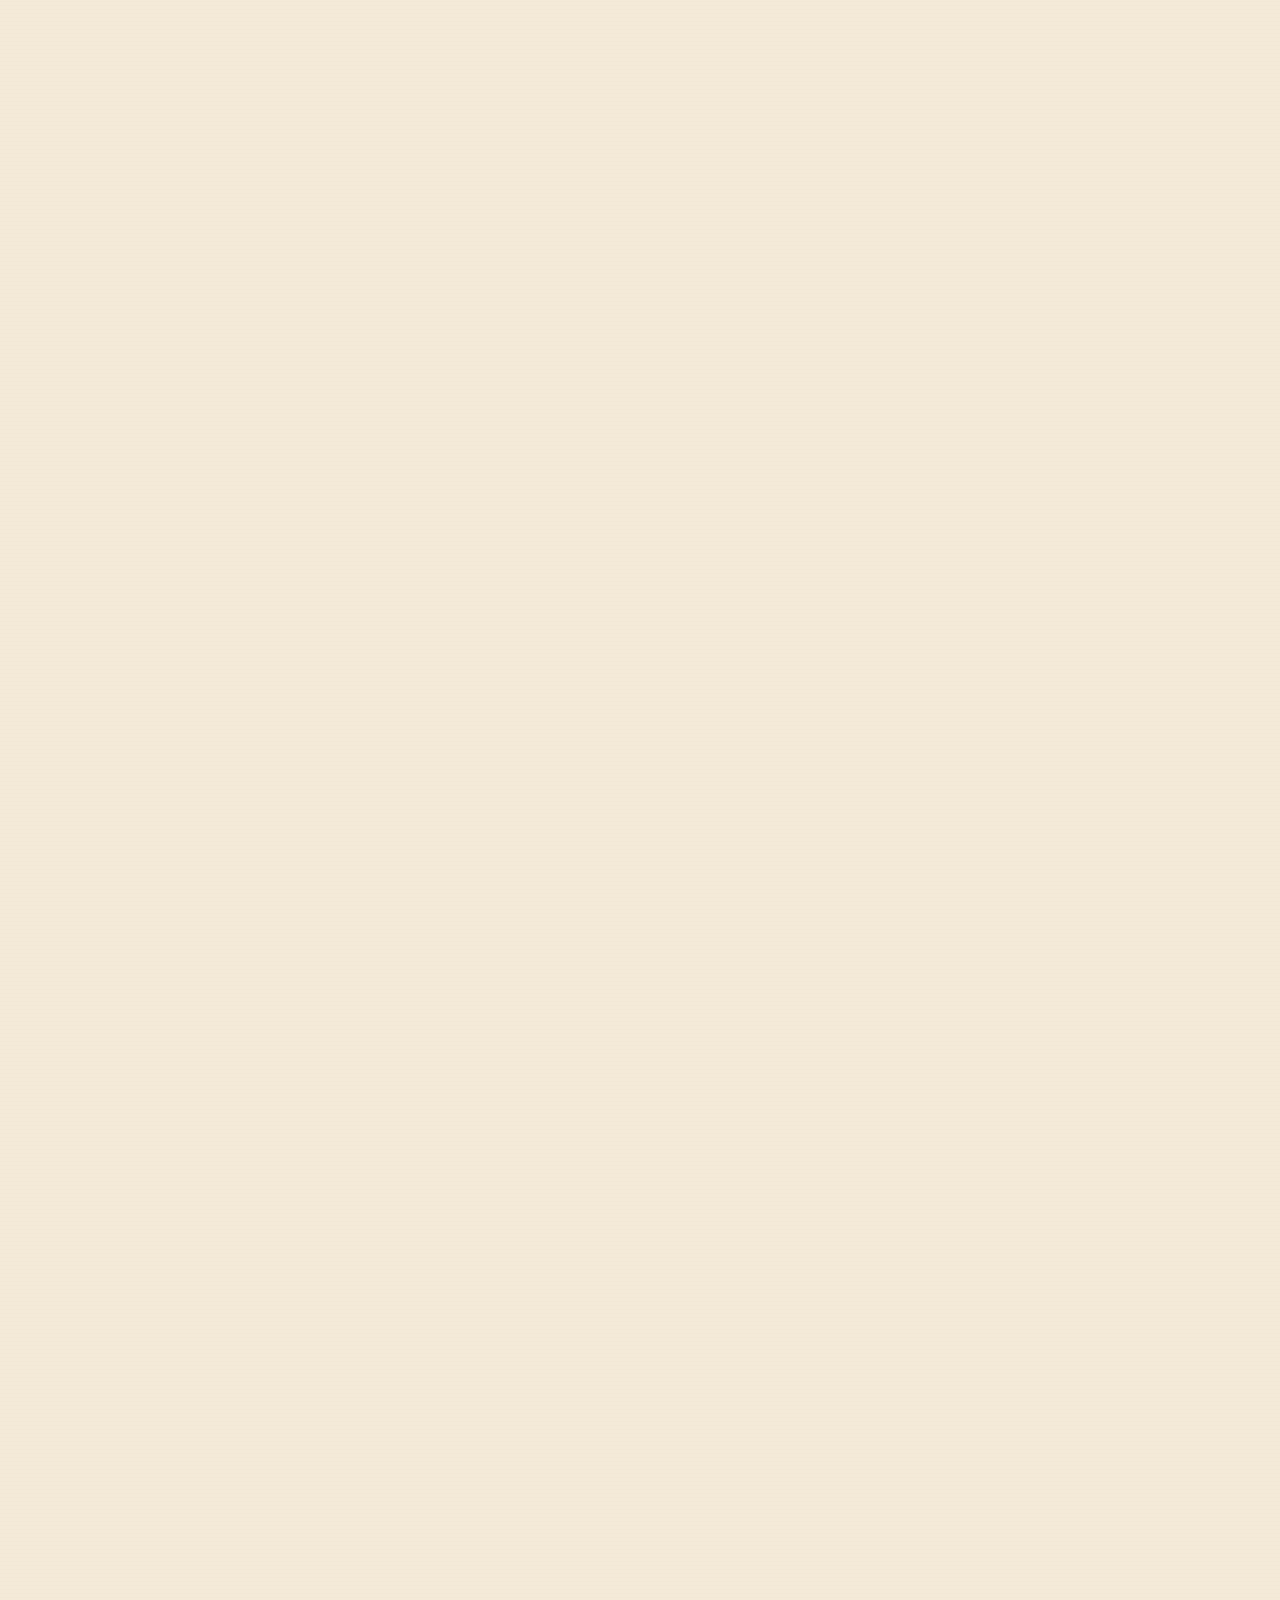
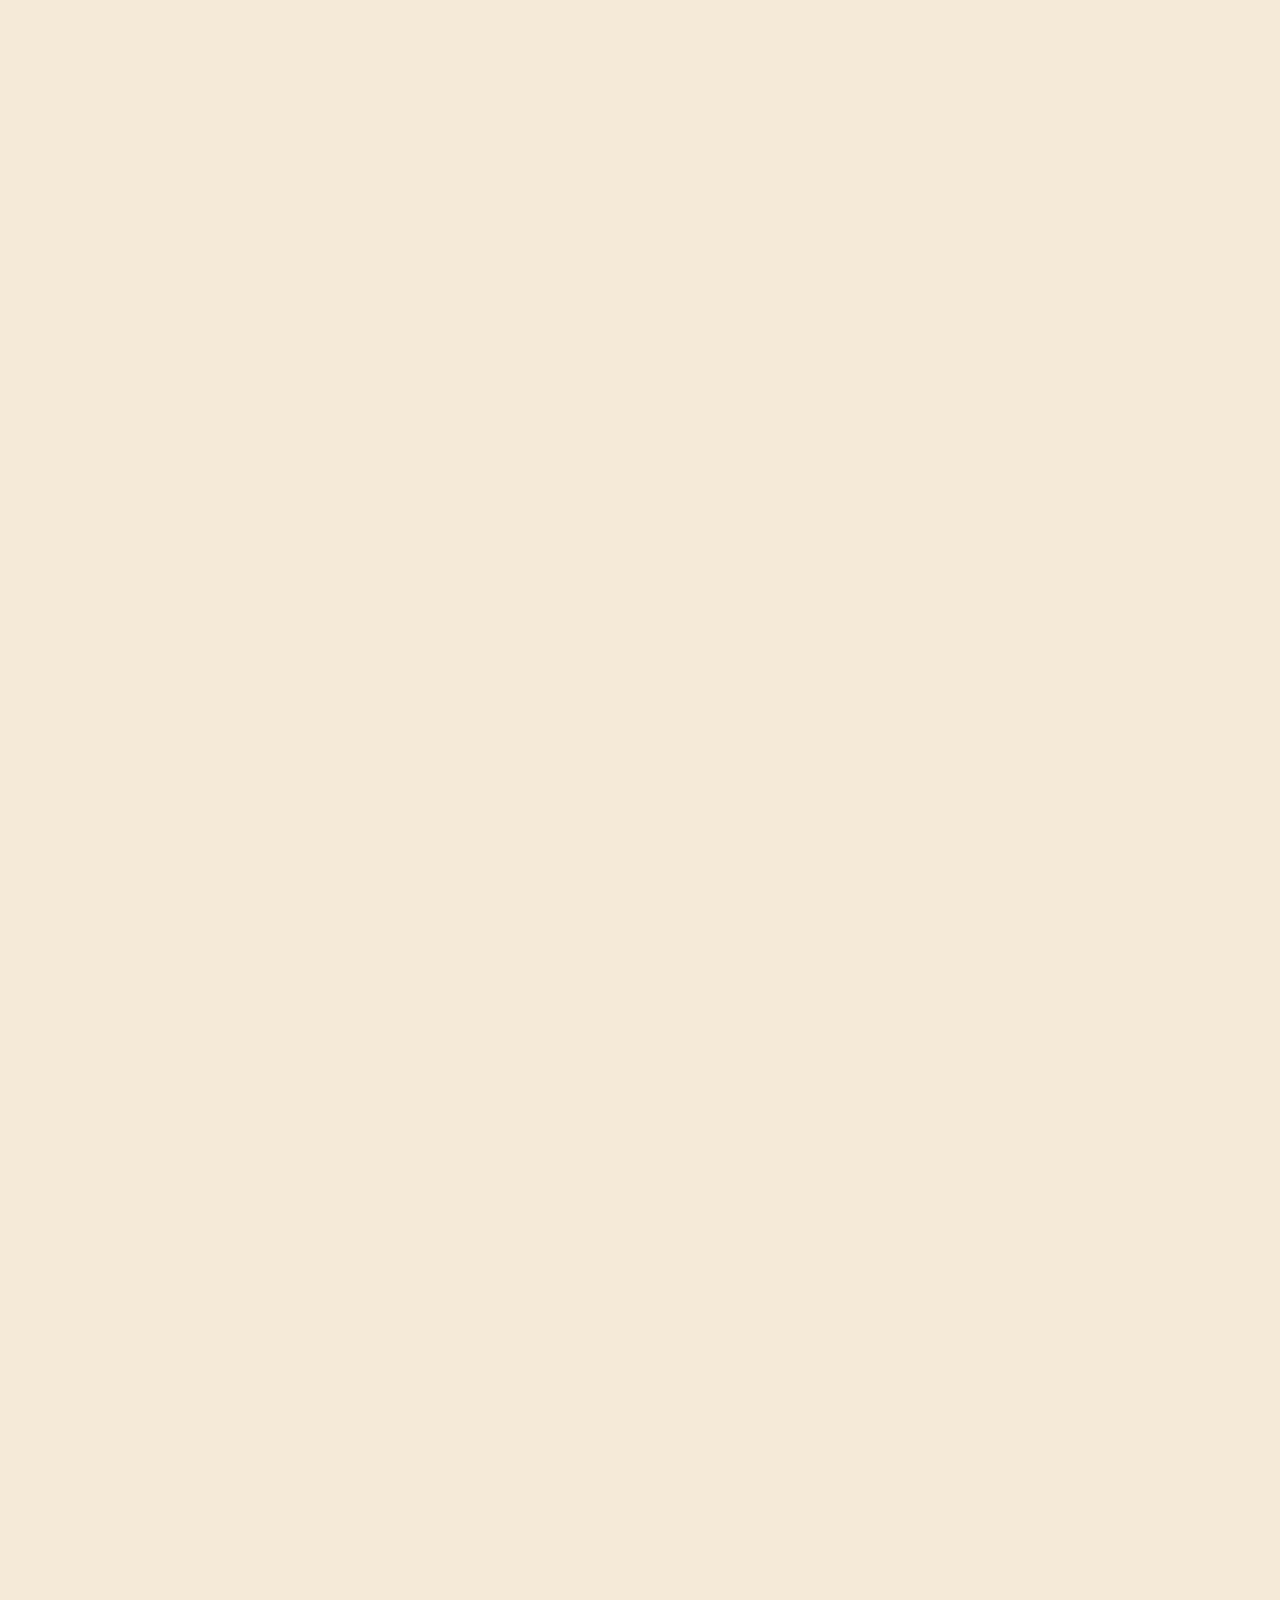
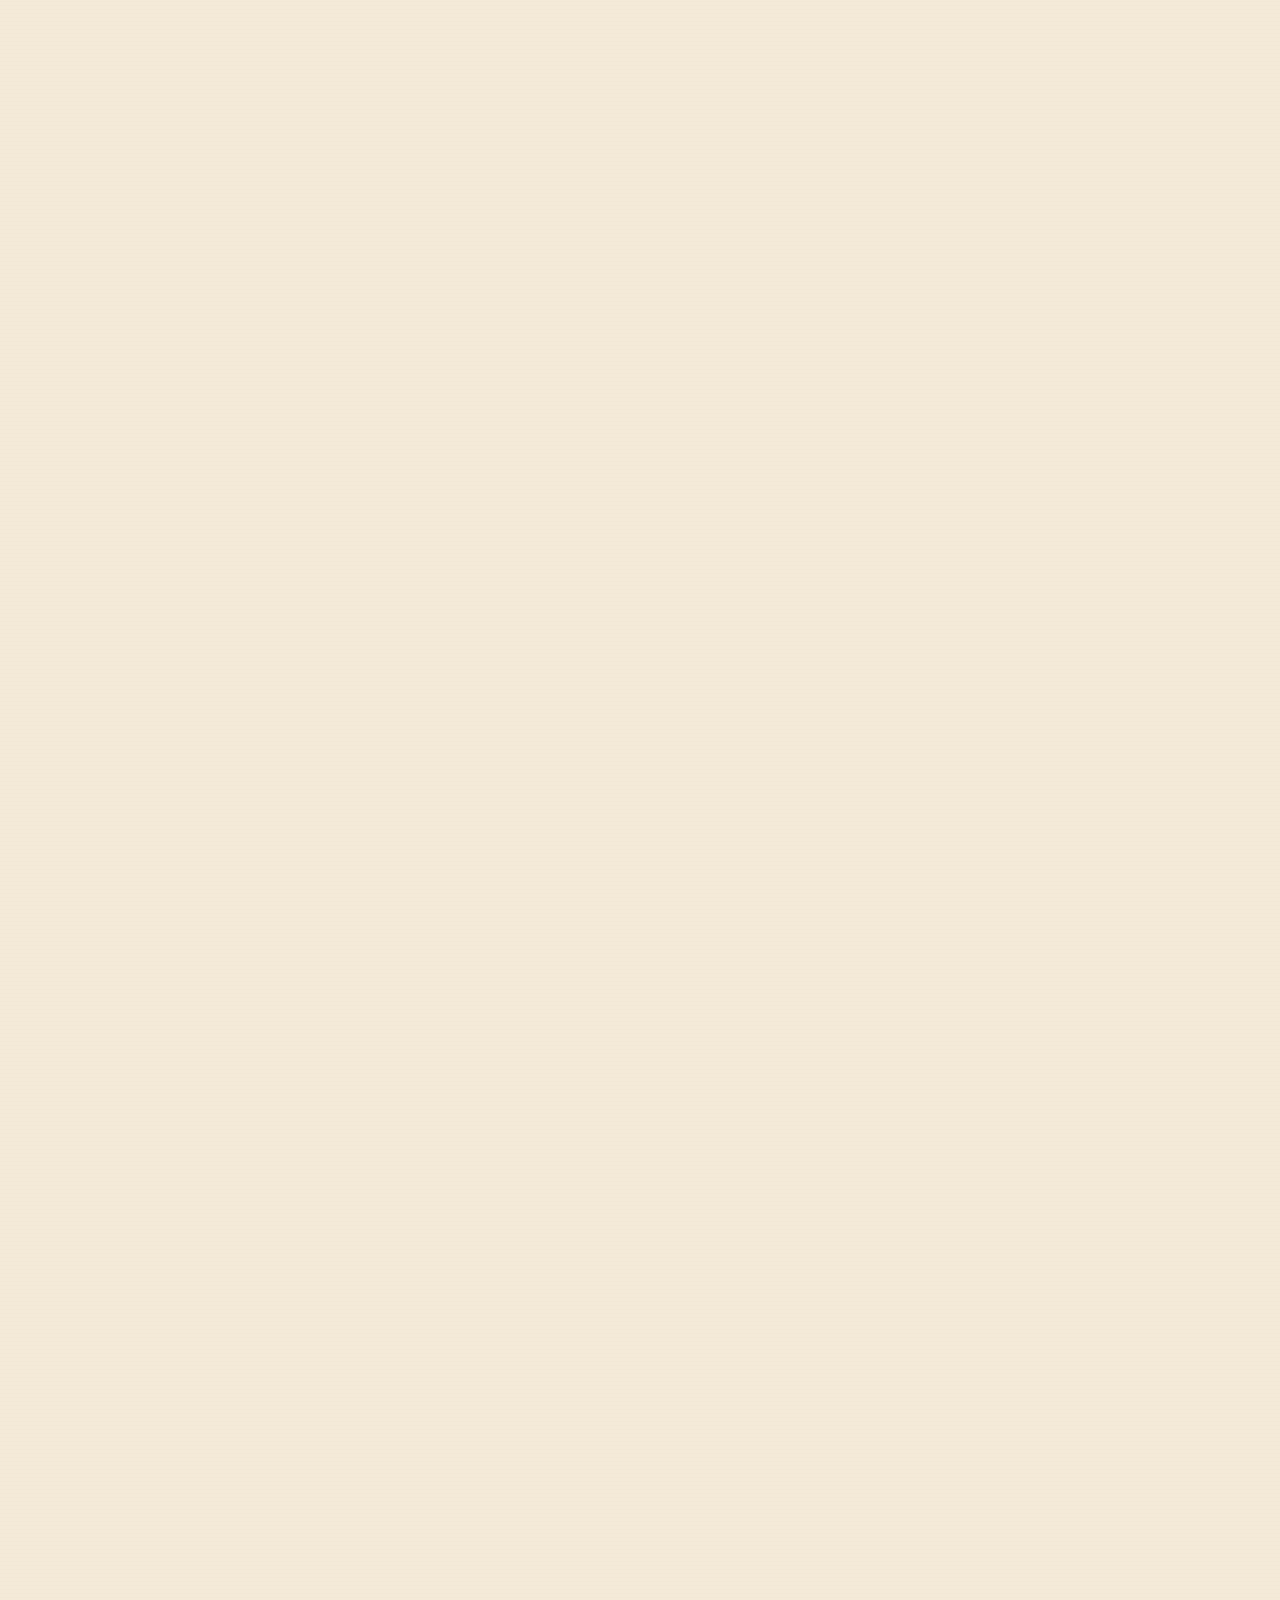
==== commit eae09531: "Add files via upload" ====
--- a/index.html
+++ b/index.html
@@ -817,7 +817,7 @@
 
 
     <section id="archive" class="archive-section">
-      <div class="section-inner">
+      <div class="section-inner reveal">
         <div class="section-heading">
           <span class="number">STAGE ARCHIVE</span>
           <h2>舞台アーカイブ</h2>
@@ -1009,7 +1009,7 @@
       entries.forEach(entry => {
         if (entry.isIntersecting) entry.target.classList.add('visible');
       });
-    }, { threshold: 0.05 });
+    }, { threshold: 0.12 });
     document.querySelectorAll('.reveal').forEach(el => observer.observe(el));
   </script>
 </body>
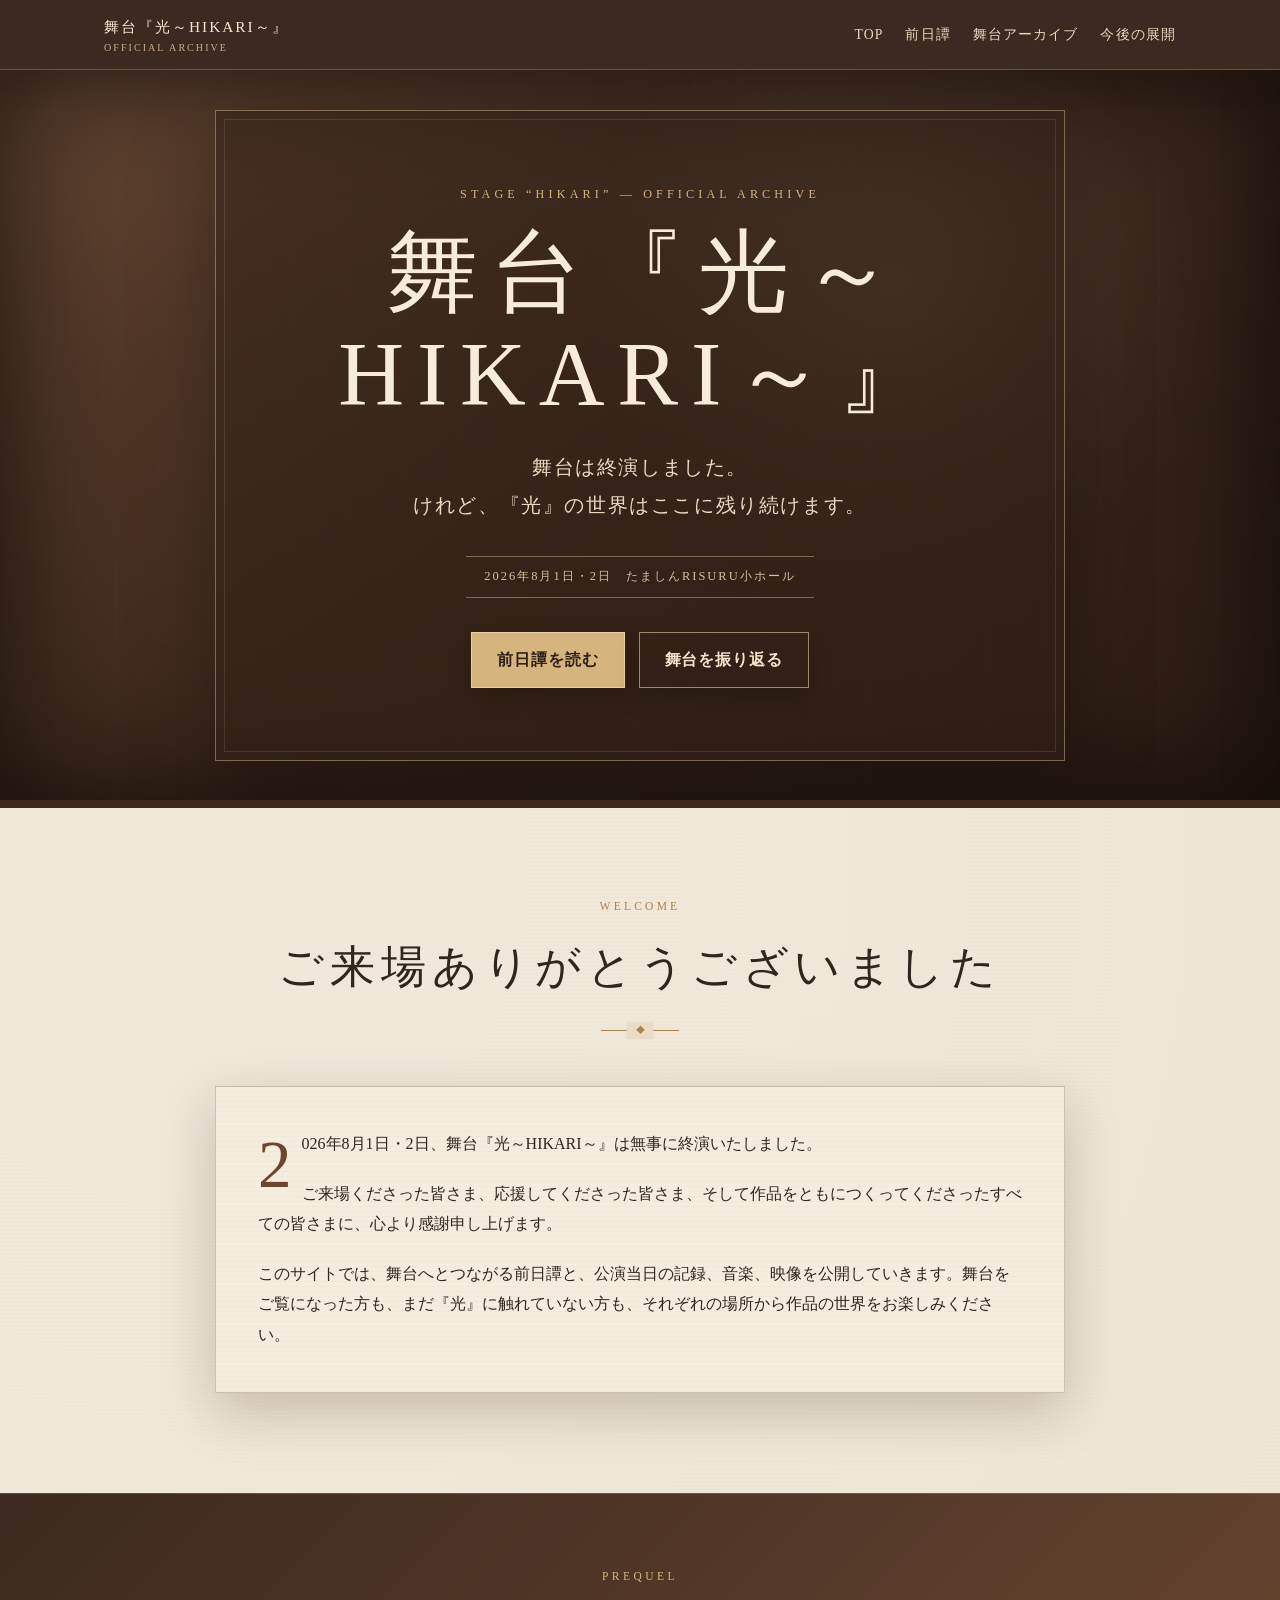
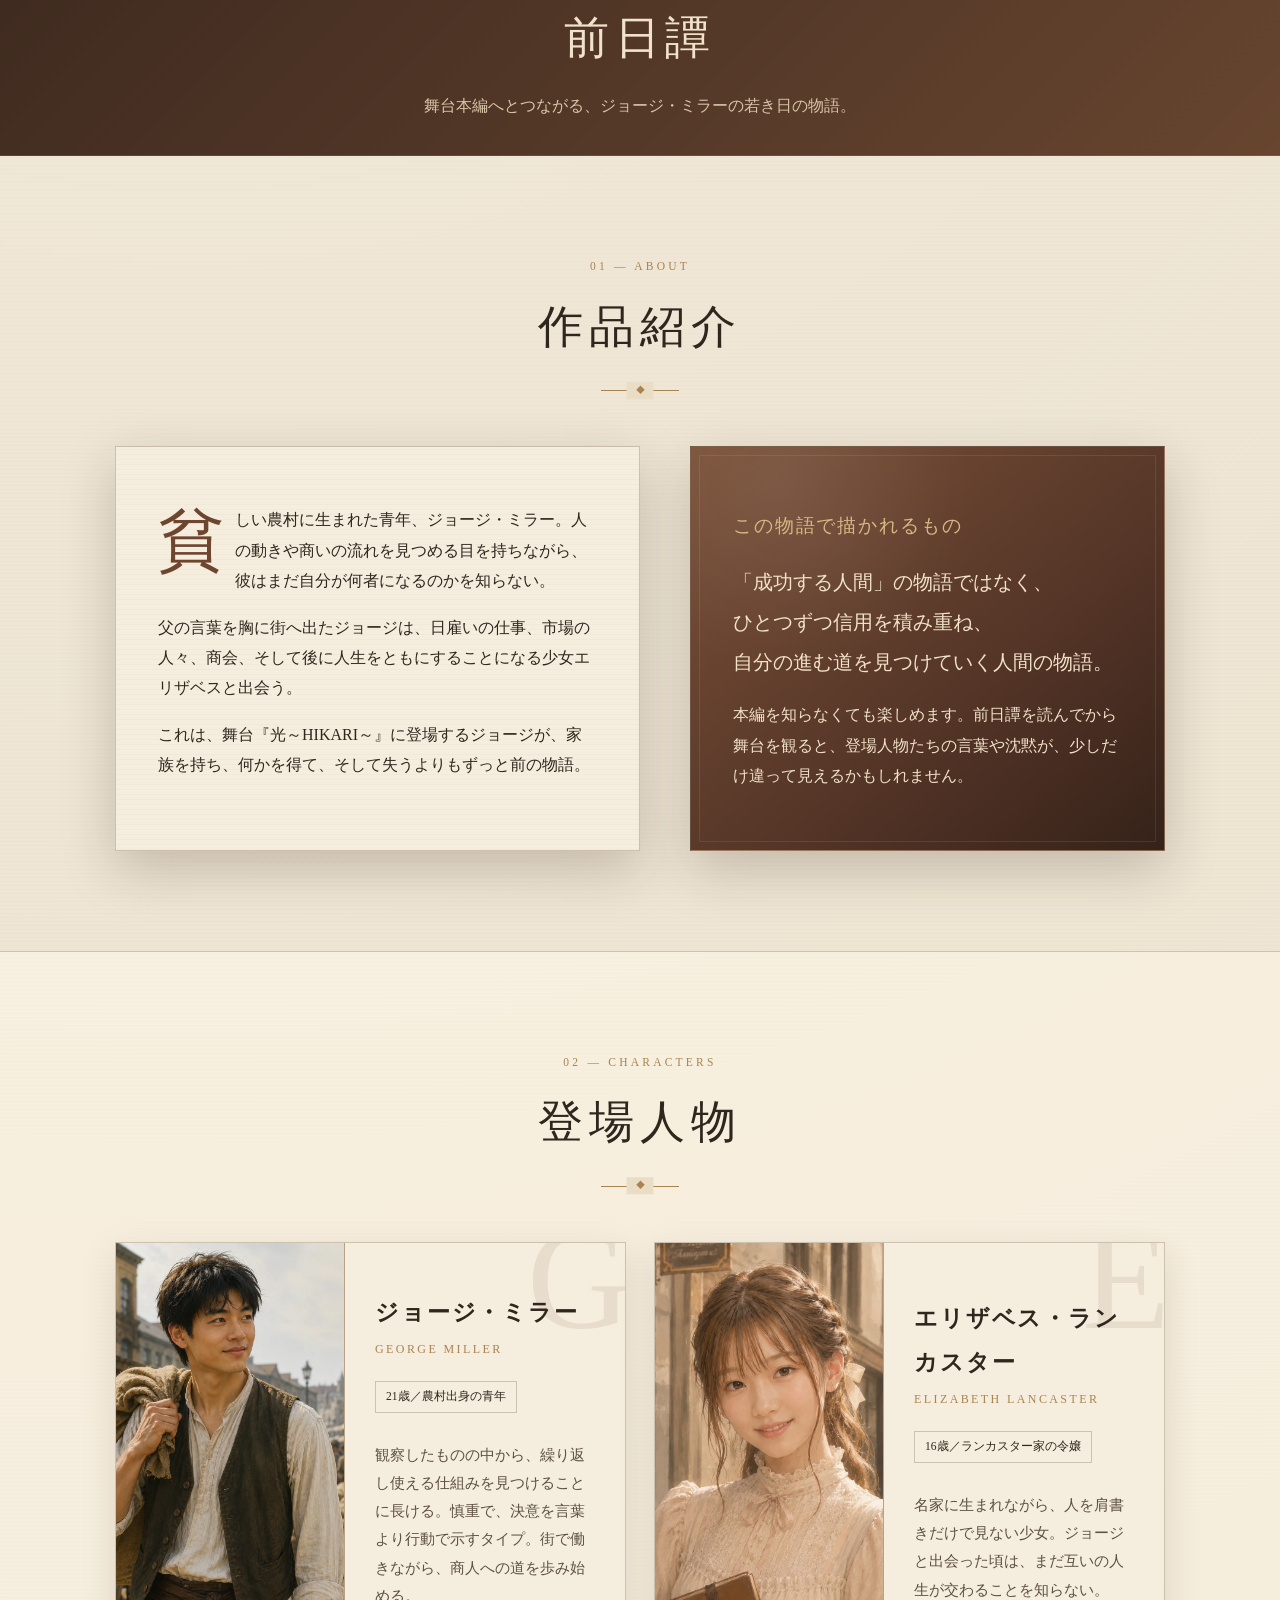
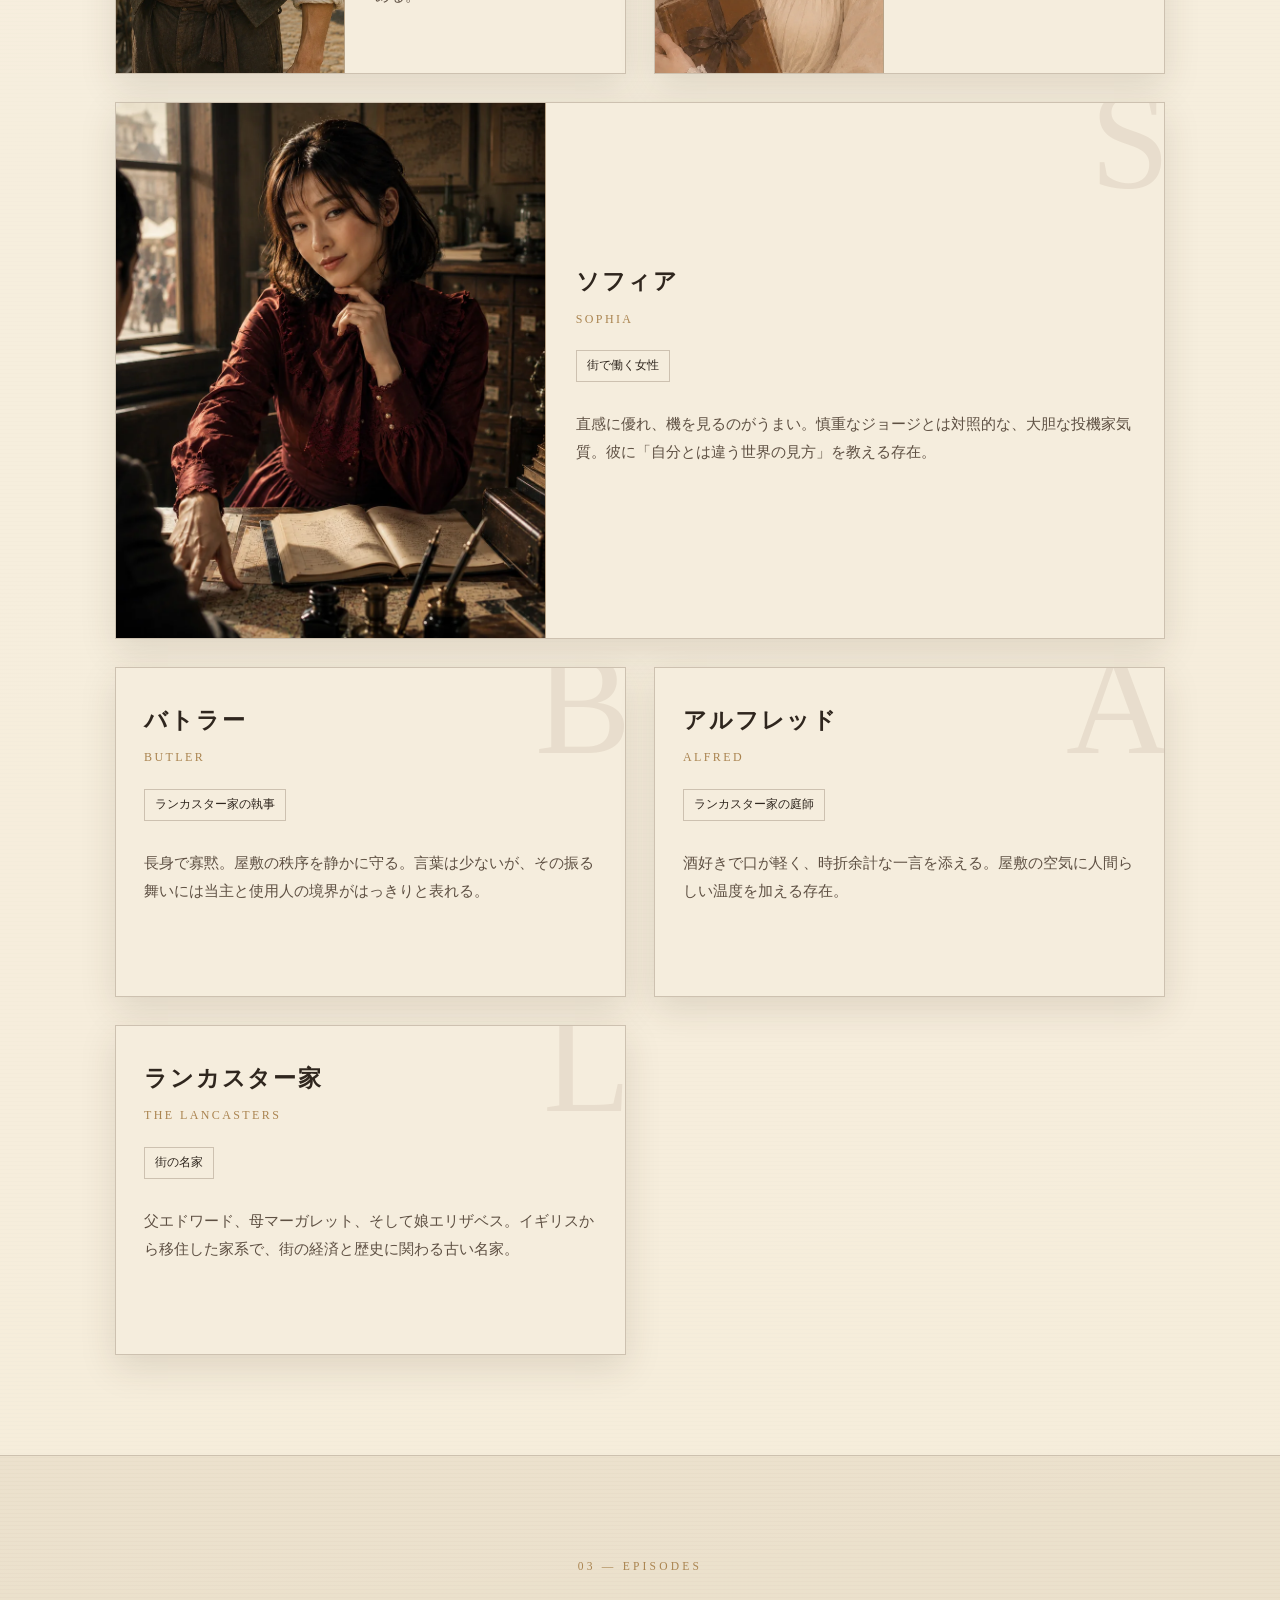
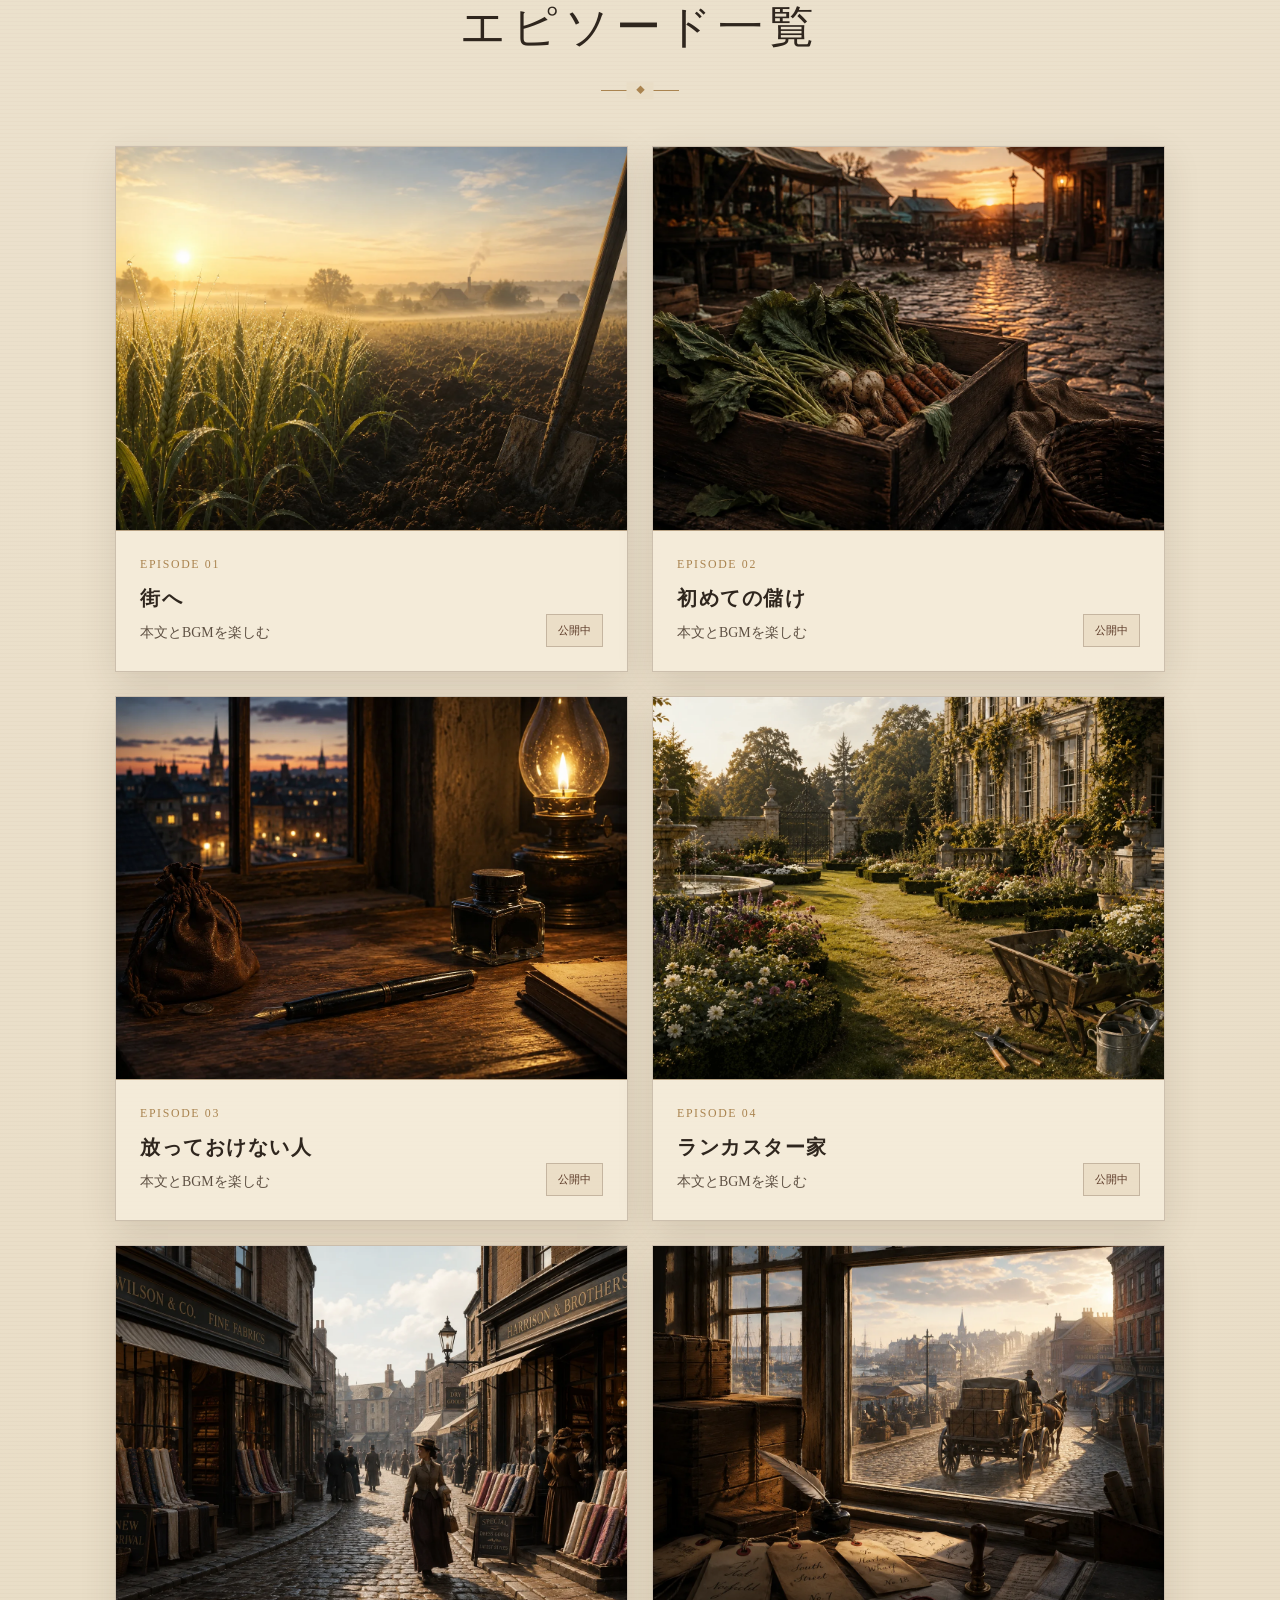
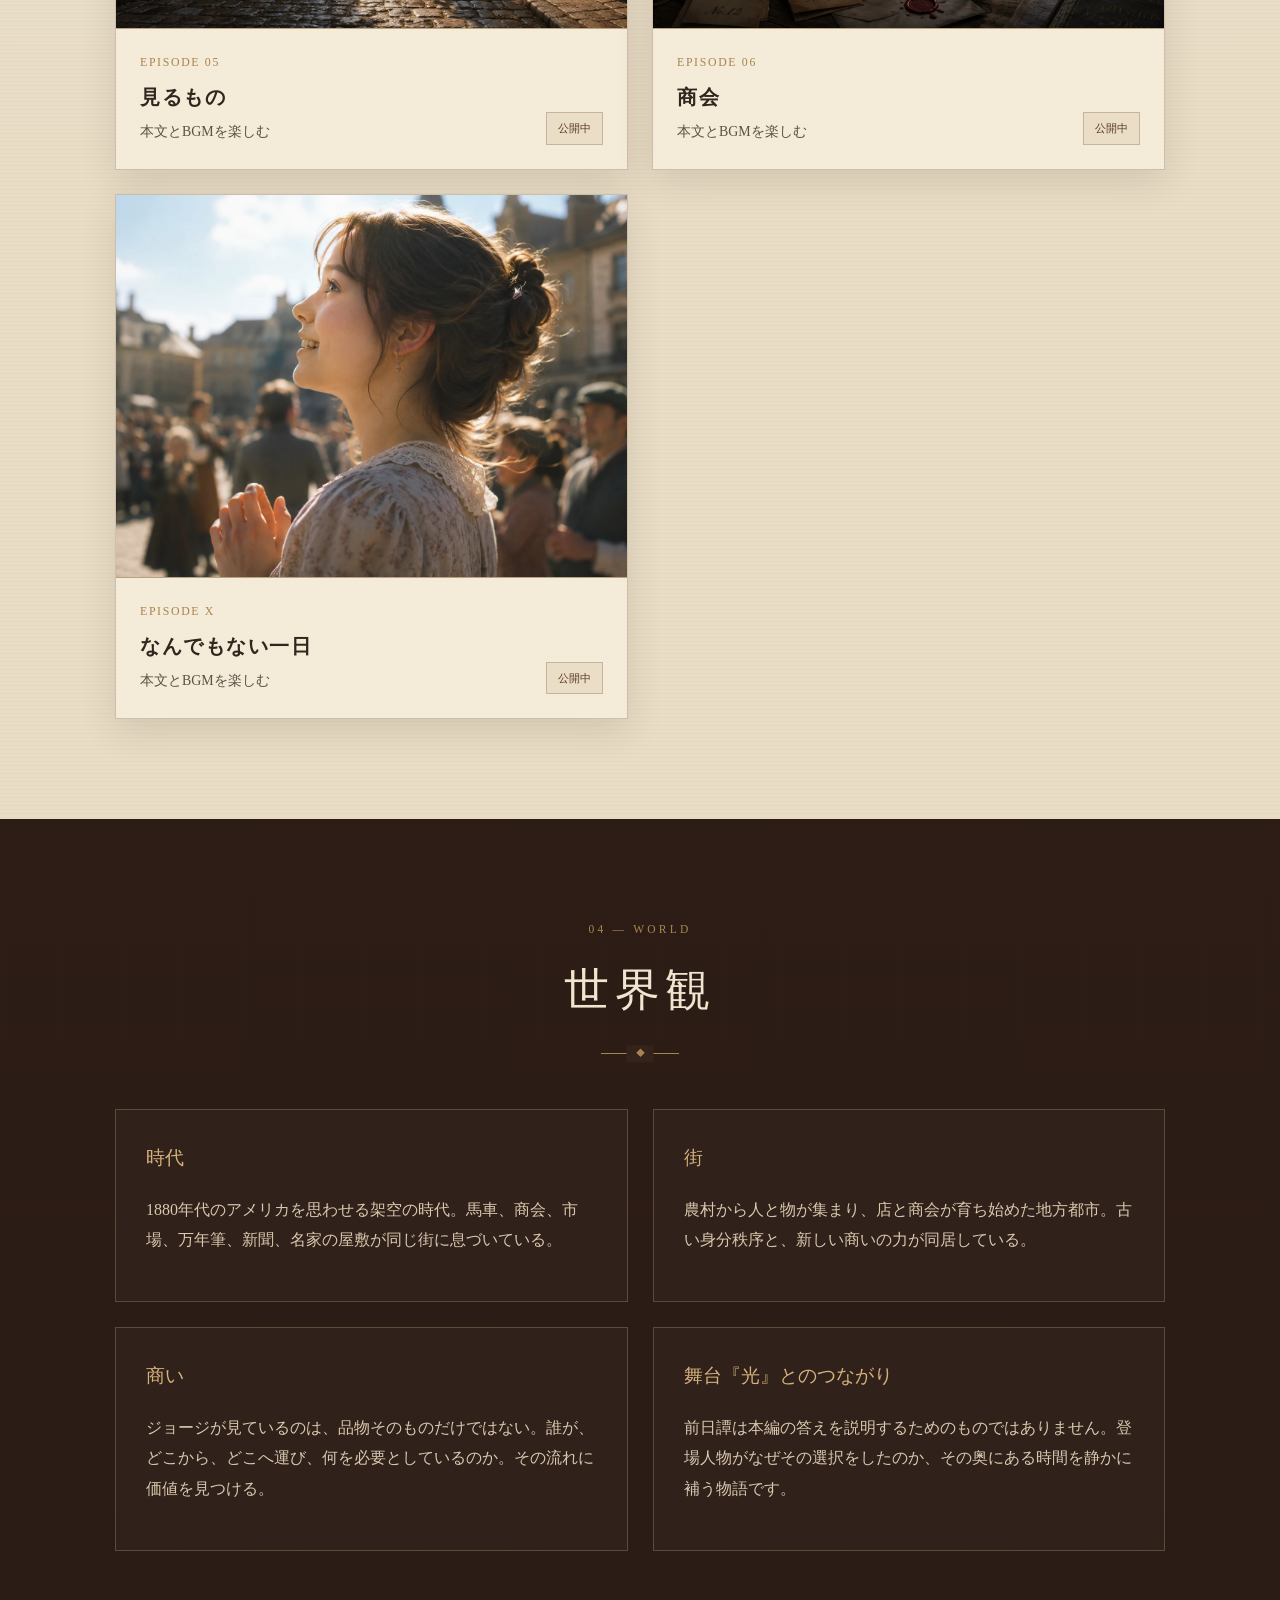
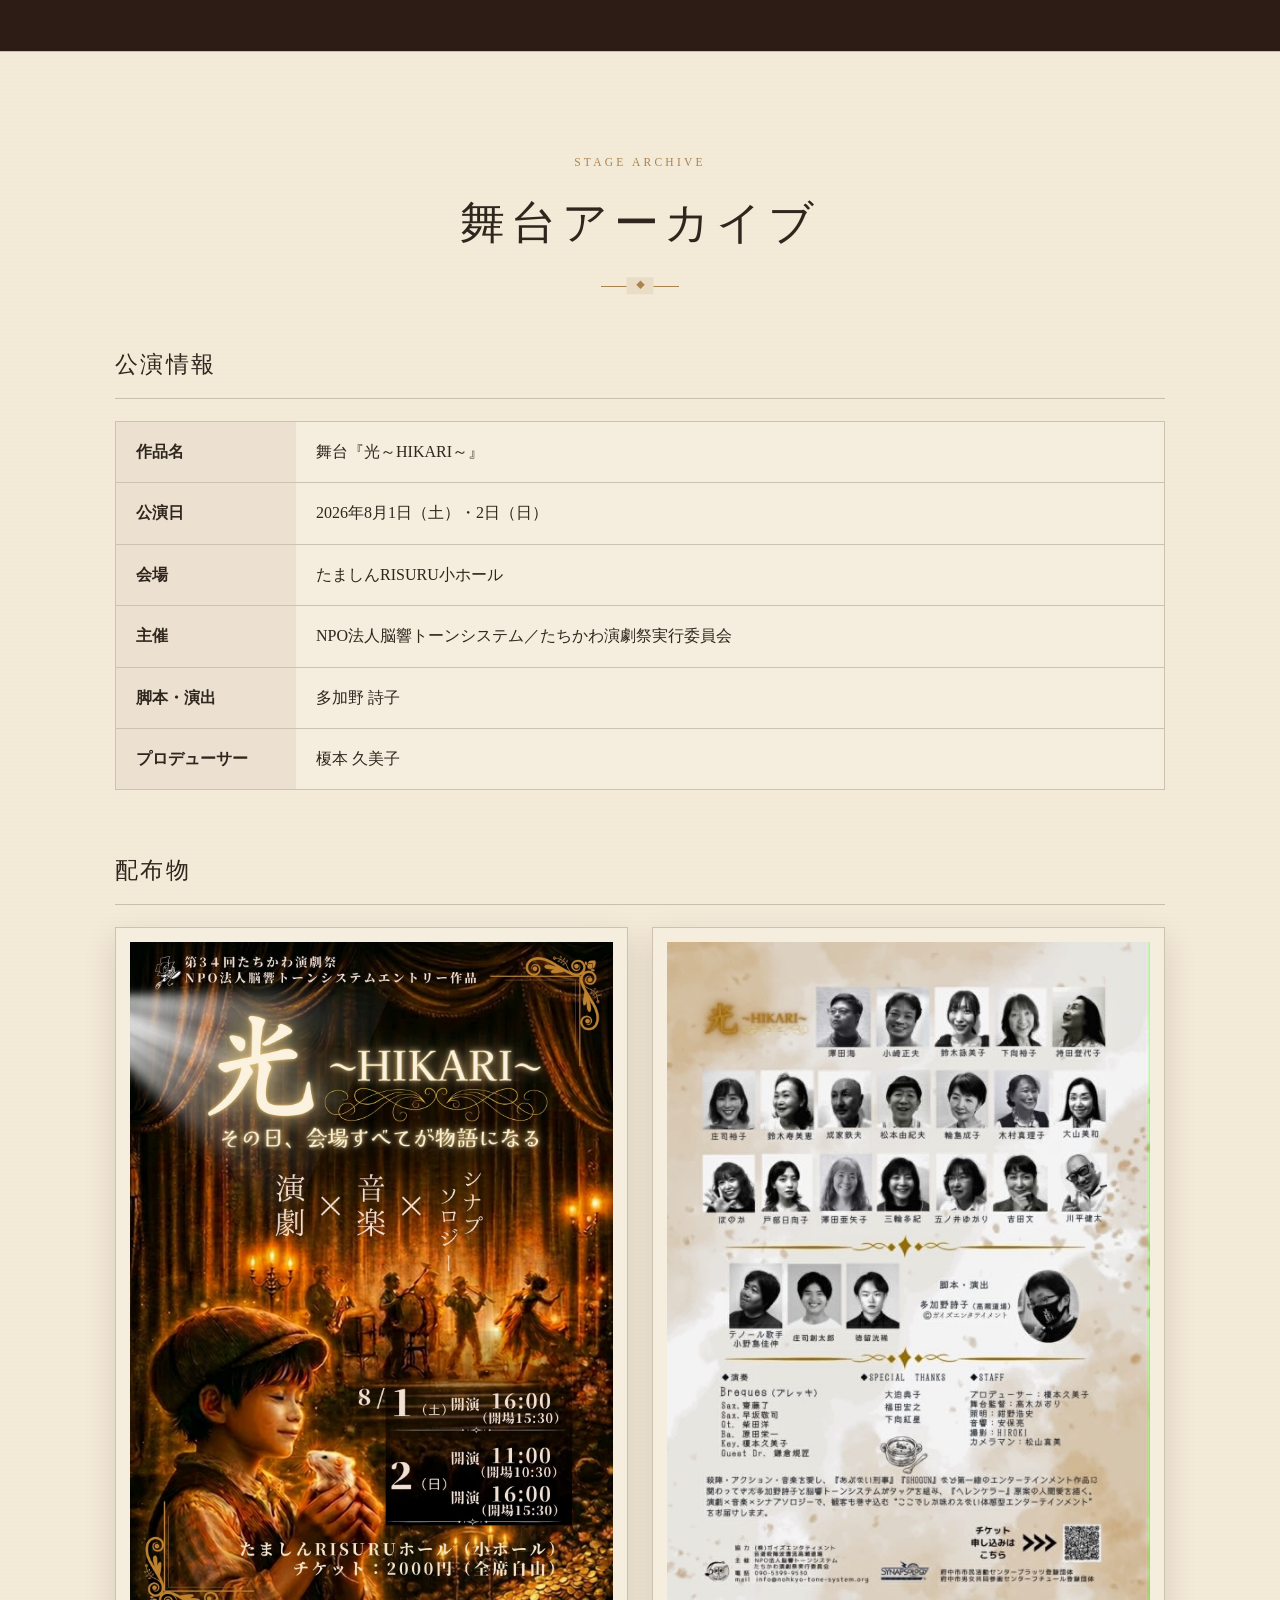
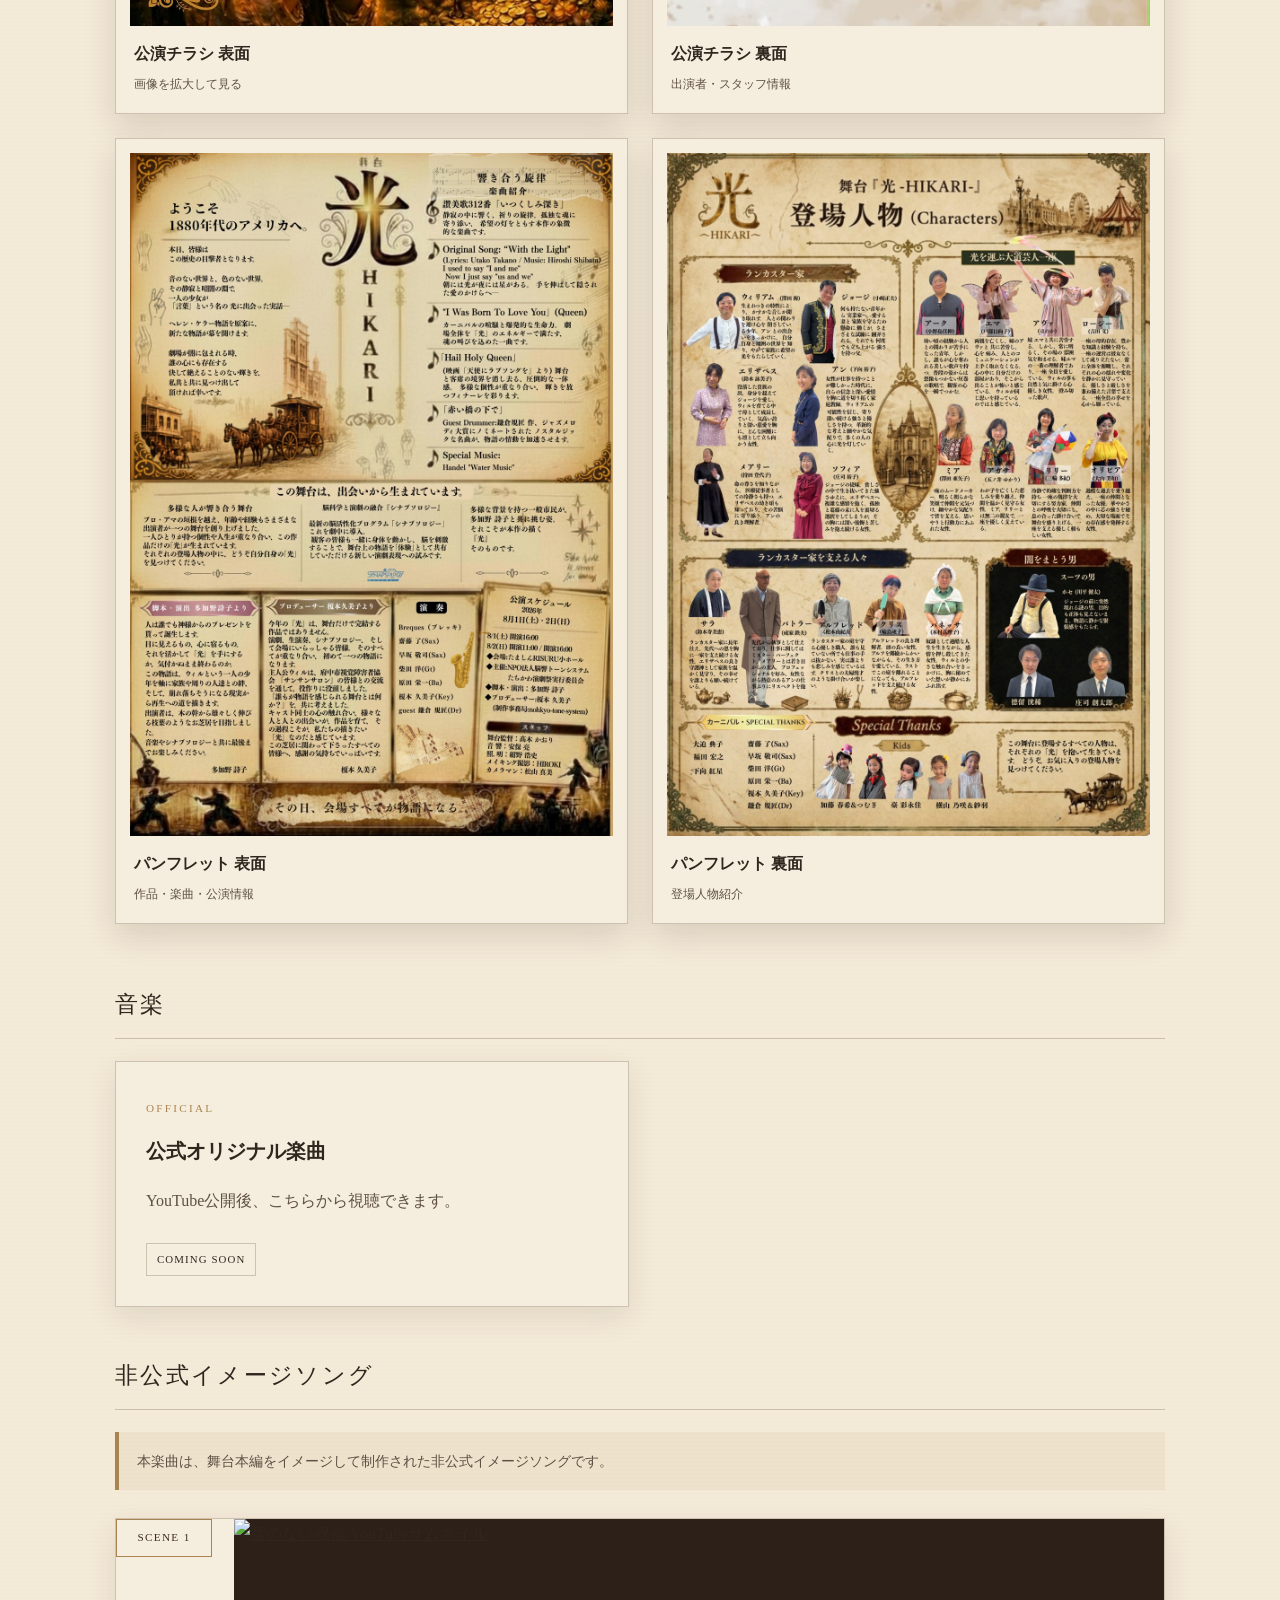
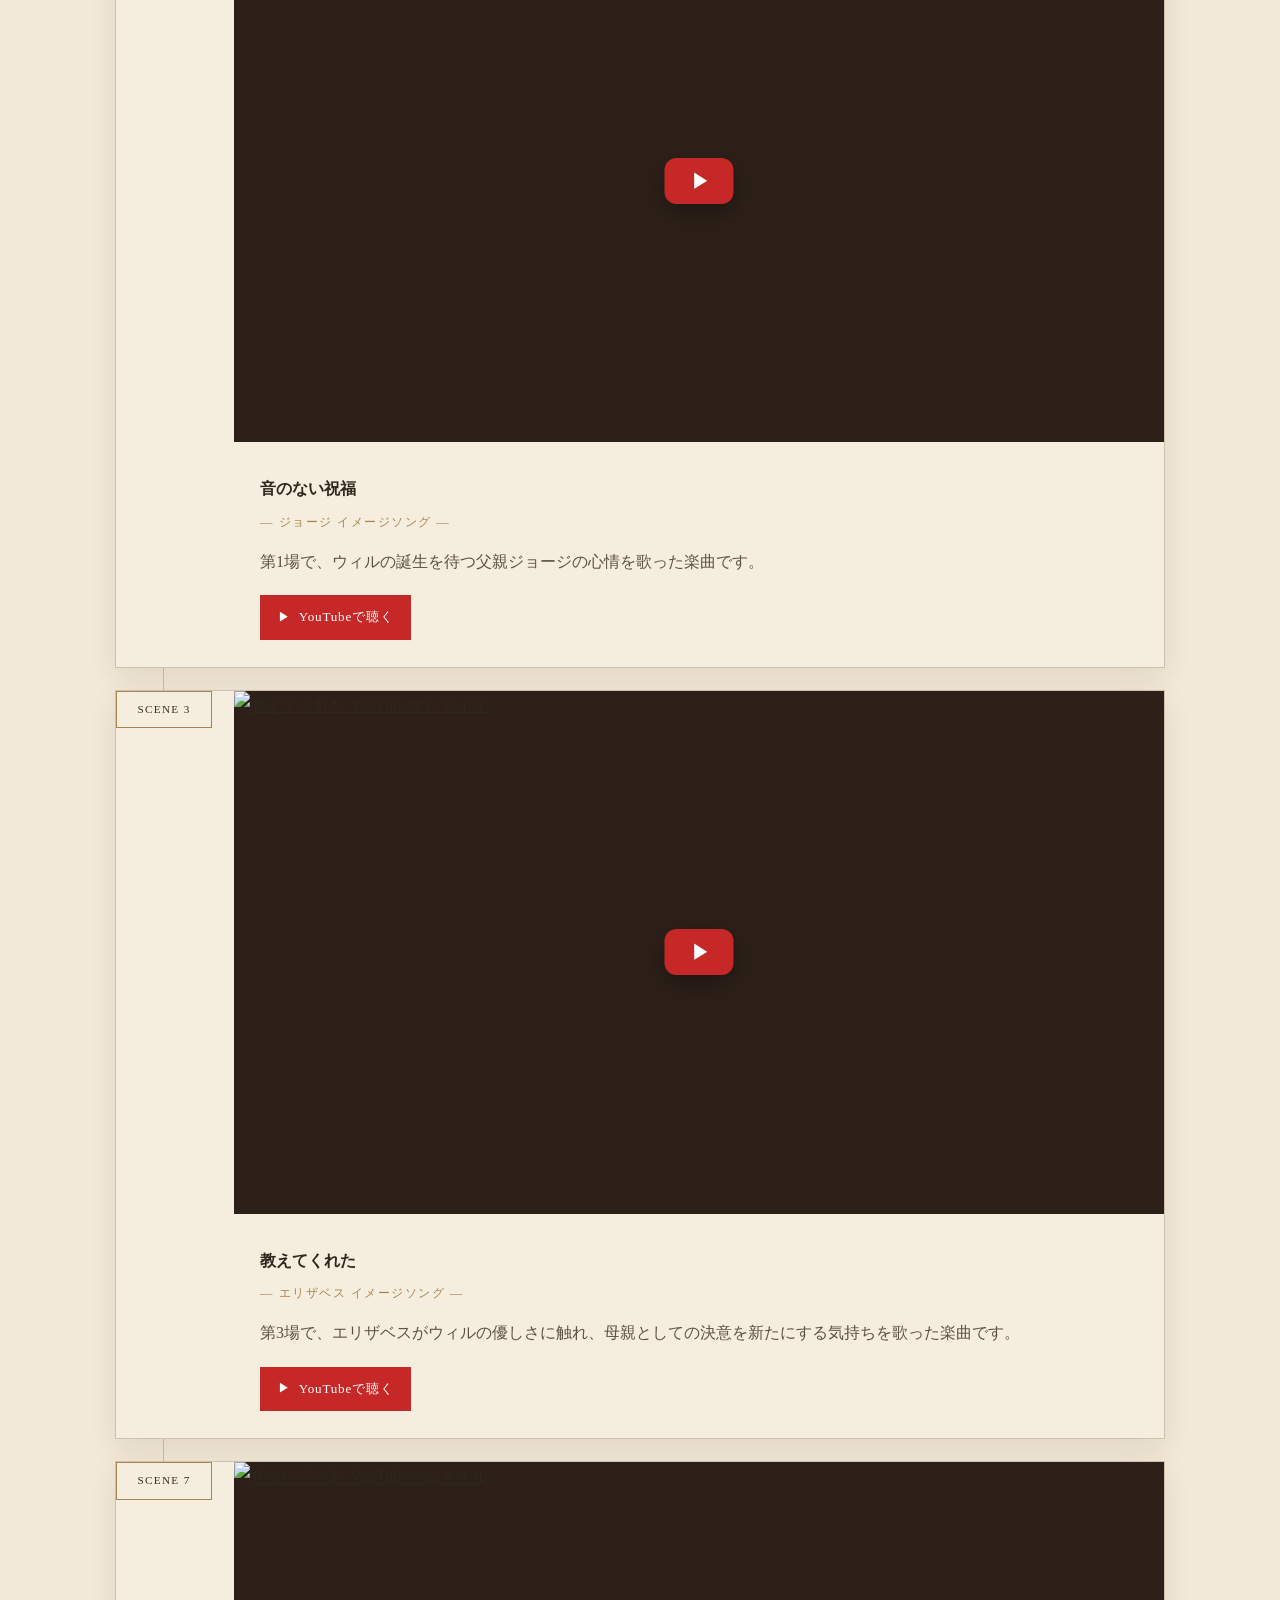
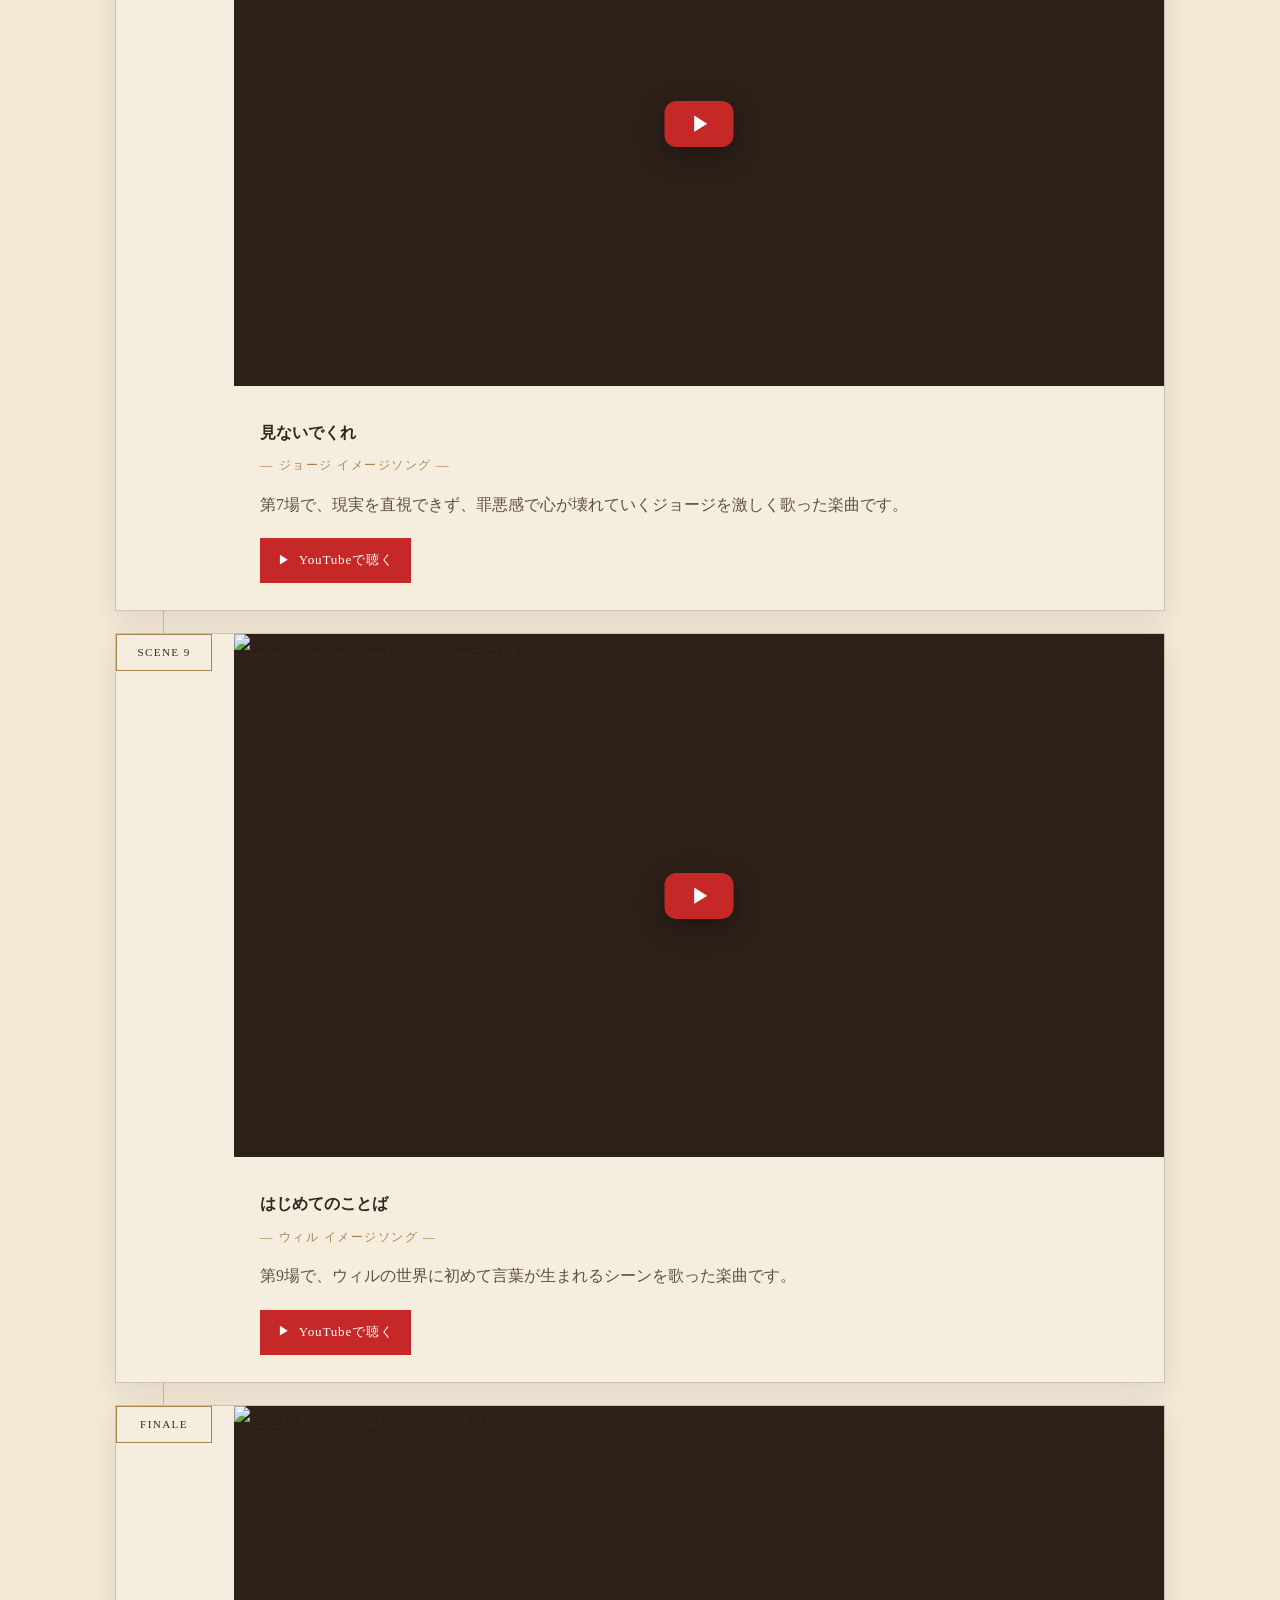
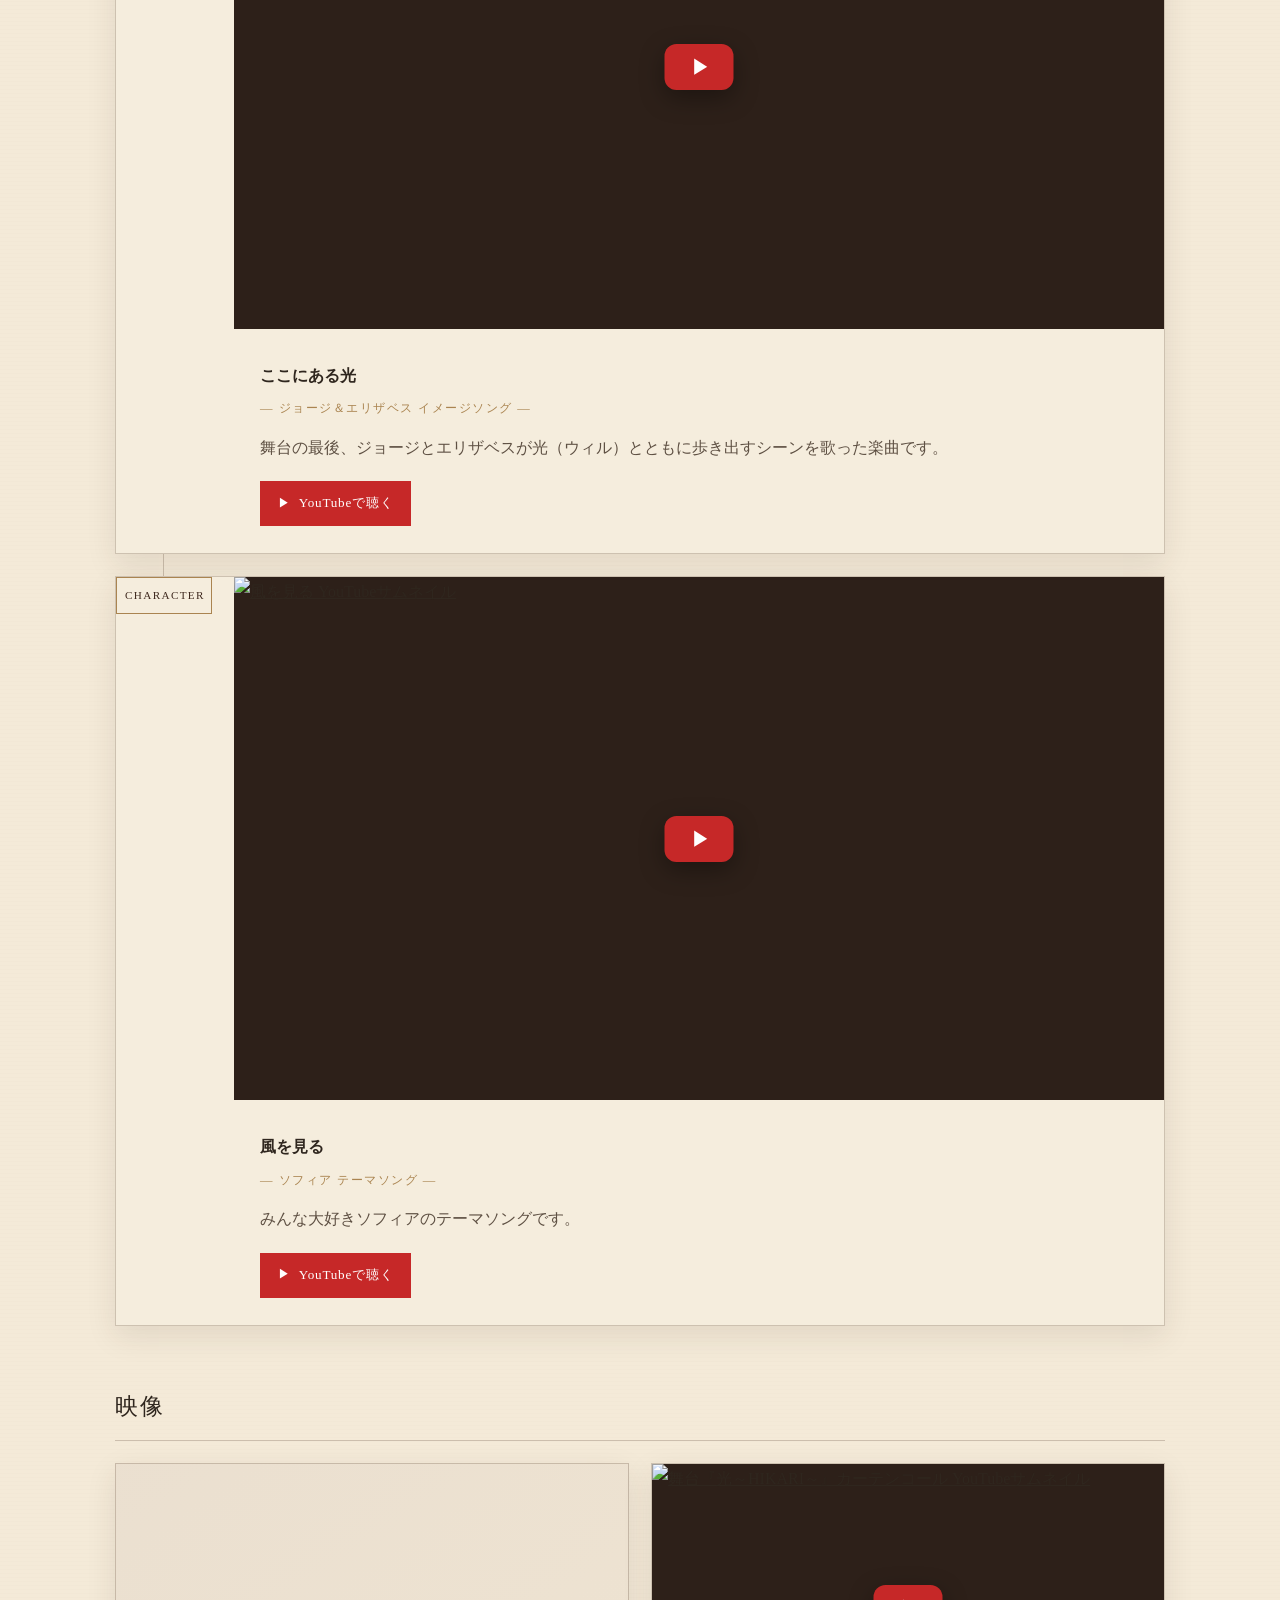
==== commit f5560829: "Add files via upload" ====
--- a/index.html
+++ b/index.html
@@ -14,6 +14,7 @@
   <meta name="viewport" content="width=device-width, initial-scale=1.0" />
   <meta name="description" content="舞台『光～HIKARI～』の公式アーカイブ。前日譚、公演資料、音楽、映像を公開しています。" />
   <title>舞台『光～HIKARI～』公式アーカイブ</title>
+  <meta name="generator" content="HIKARI Archive Ver.7">
   <meta property="og:title" content="舞台『光～HIKARI～』公式アーカイブ">
   <meta property="og:description" content="舞台『光～HIKARI～』の前日譚、公演資料、音楽、映像を公開しています。">
   <meta name="twitter:title" content="舞台『光～HIKARI～』公式アーカイブ">
@@ -497,8 +498,8 @@
     footer .title { font-size: 1.2rem; letter-spacing: .14em; }
     footer p { margin: 10px 0 0; font-size: .8rem; color: #a98e70; }
 
-    .reveal { opacity: 0; transform: translateY(20px); transition: .75s ease; }
-    .reveal.visible { opacity: 1; transform: none; }
+    /* Ver.7: all content is always visible. */
+    .reveal { opacity: 1; transform: none; }
 
 
     .hero-actions { margin-top: 34px; display: flex; gap: 14px; justify-content: center; flex-wrap: wrap; }
@@ -607,6 +608,26 @@
       .hero { min-height: 76vh; }
       .hero-card { width: calc(100% - 24px); }
     }
+
+    /* Ver.7 mobile stability */
+    #archive, #archive * { visibility: visible; }
+    .archive-section { display: block; opacity: 1; transform: none; content-visibility: visible; }
+    .archive-section .section-inner, .archive-block, .song-timeline, .media-grid,
+    .youtube-card, .song-card, .media-card, .archive-card { min-width: 0; }
+    @supports not (aspect-ratio: 16 / 9) {
+      .youtube-thumb { height: 0; padding-bottom: 56.25%; }
+      .youtube-thumb img { position: absolute; inset: 0; }
+    }
+    @media (max-width: 560px) {
+      main { overflow: visible; }
+      #archive.archive-section { display: block !important; visibility: visible !important; opacity: 1 !important; transform: none !important; }
+      #archive .section-inner, #archive .archive-block { width: 100%; max-width: 100%; overflow: visible; }
+      #archive .documents-grid, #archive .media-grid { display: block; }
+      #archive .archive-card, #archive .media-card { margin-bottom: 20px; }
+      #archive .song-card { display: block; padding: 0; }
+      #archive .song-scene { display: inline-block; margin: 18px 18px 0; }
+      #archive .youtube-card-body { padding: 20px 18px 22px; }
+    }
   </style>
 </head>
 <body>
@@ -817,7 +838,7 @@
 
 
     <section id="archive" class="archive-section">
-      <div class="section-inner reveal">
+      <div class="section-inner">
         <div class="section-heading">
           <span class="number">STAGE ARCHIVE</span>
           <h2>舞台アーカイブ</h2>
@@ -1005,12 +1026,8 @@
     toggle.addEventListener('click', () => { const open = nav.classList.toggle('open'); toggle.setAttribute('aria-expanded', String(open)); });
     nav.querySelectorAll('a').forEach(a => a.addEventListener('click', () => { nav.classList.remove('open'); toggle.setAttribute('aria-expanded', 'false'); }));
 
-    const observer = new IntersectionObserver(entries => {
-      entries.forEach(entry => {
-        if (entry.isIntersecting) entry.target.classList.add('visible');
-      });
-    }, { threshold: 0.12 });
-    document.querySelectorAll('.reveal').forEach(el => observer.observe(el));
+    // Ver.7: no viewport-dependent visibility control.
+    document.querySelectorAll('.reveal').forEach(el => el.classList.add('visible'));
   </script>
 </body>
 </html>
